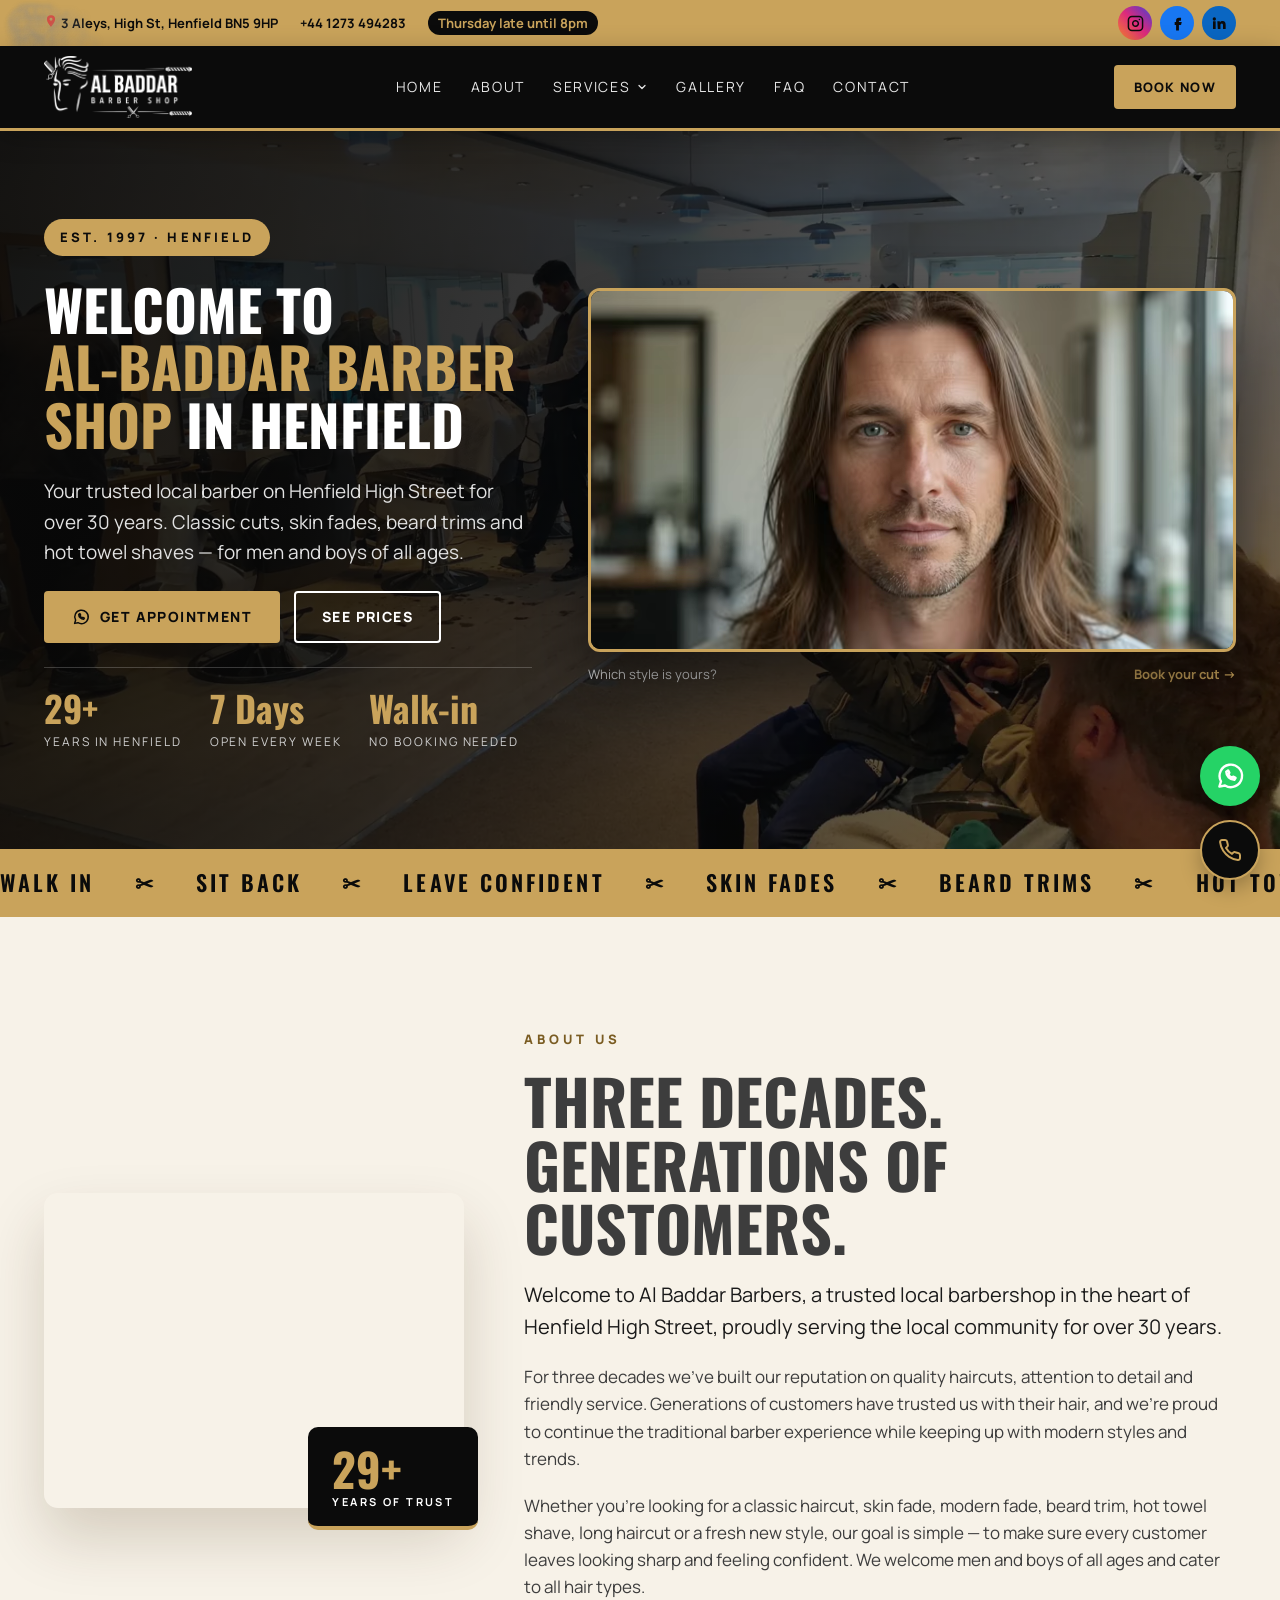
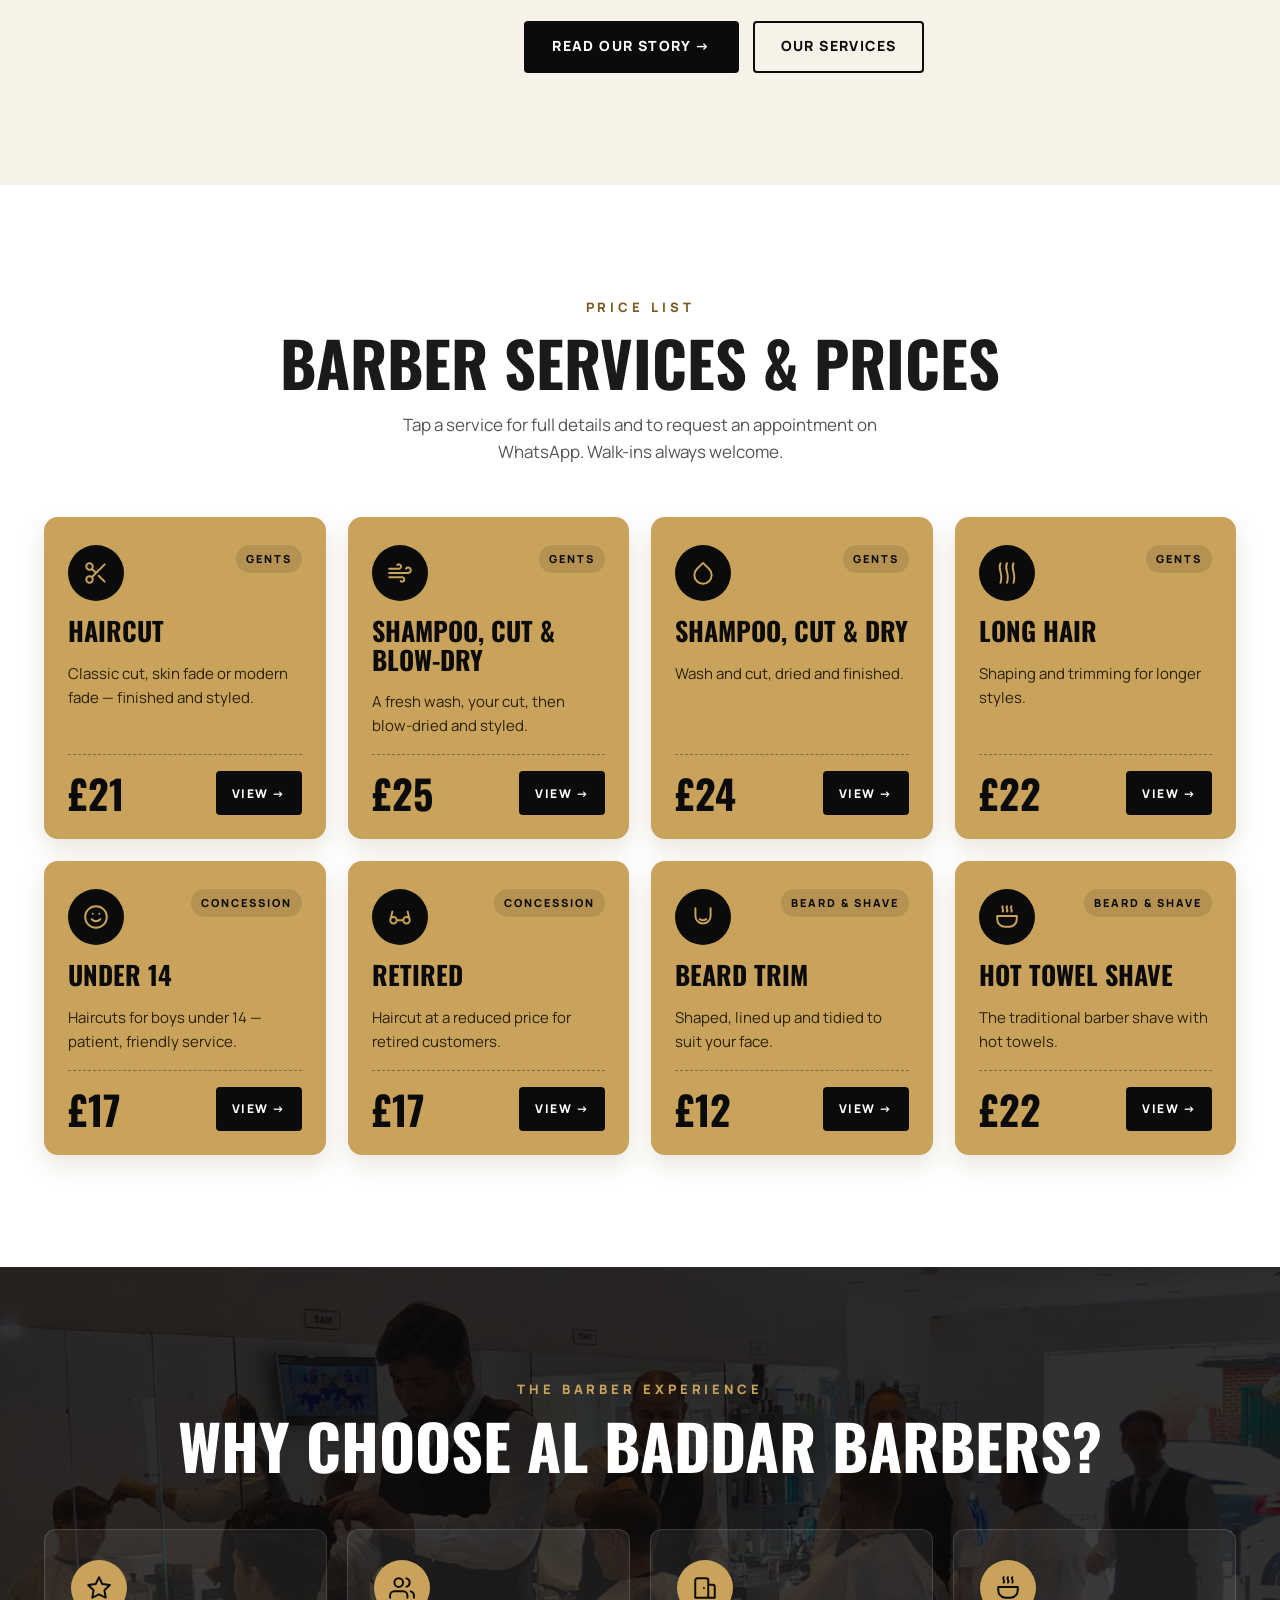
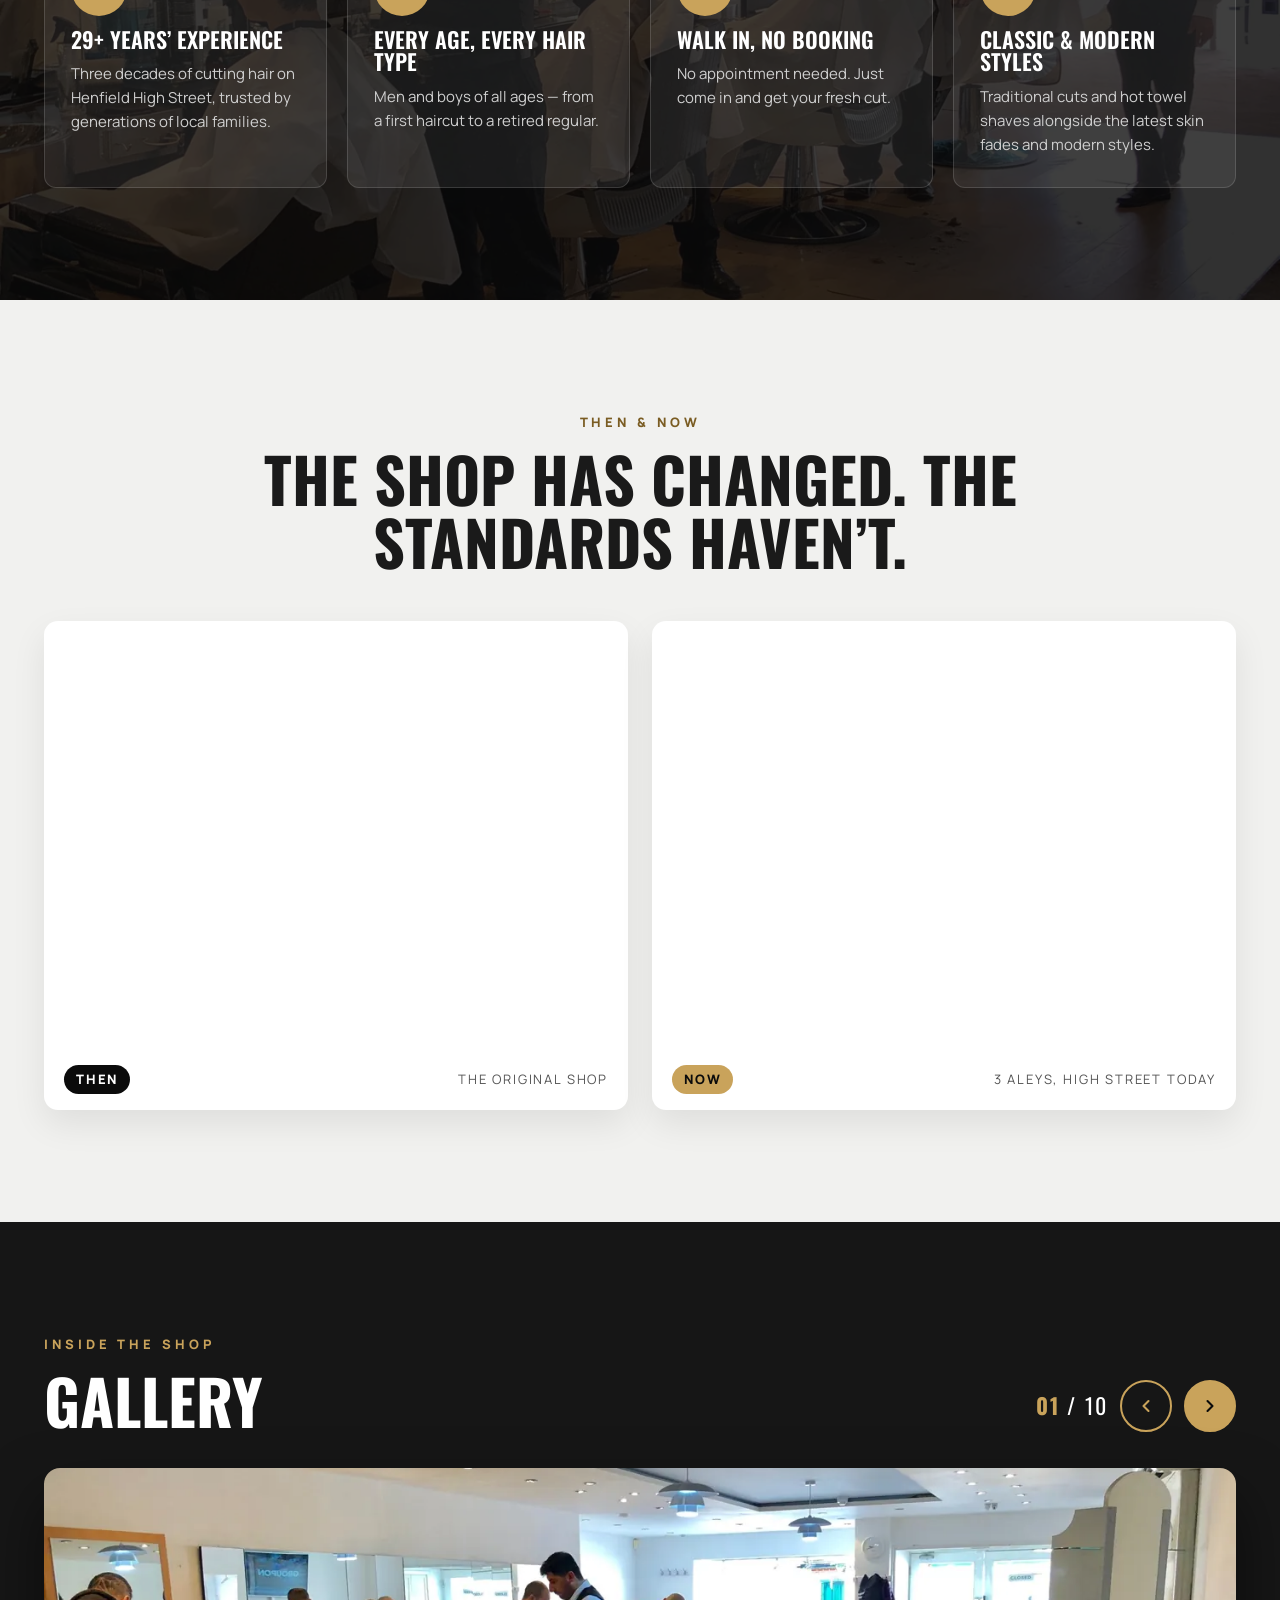
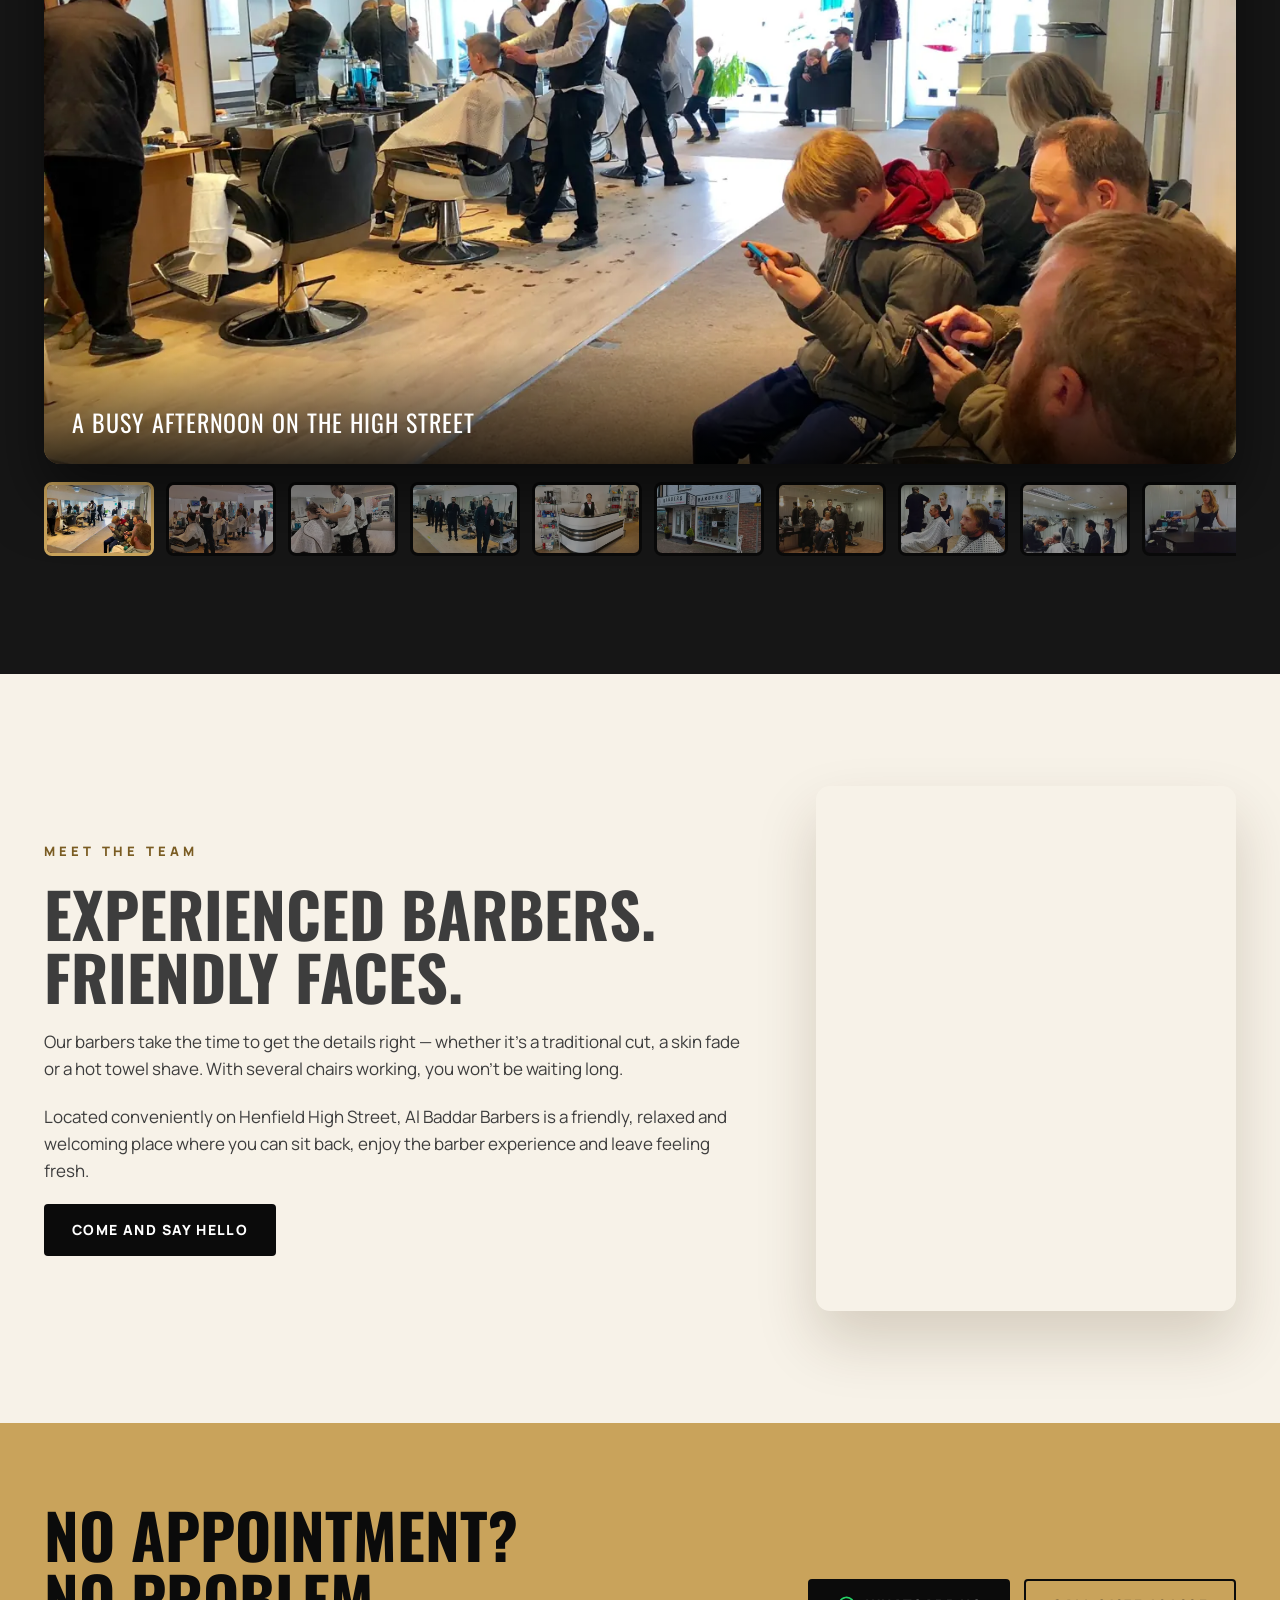
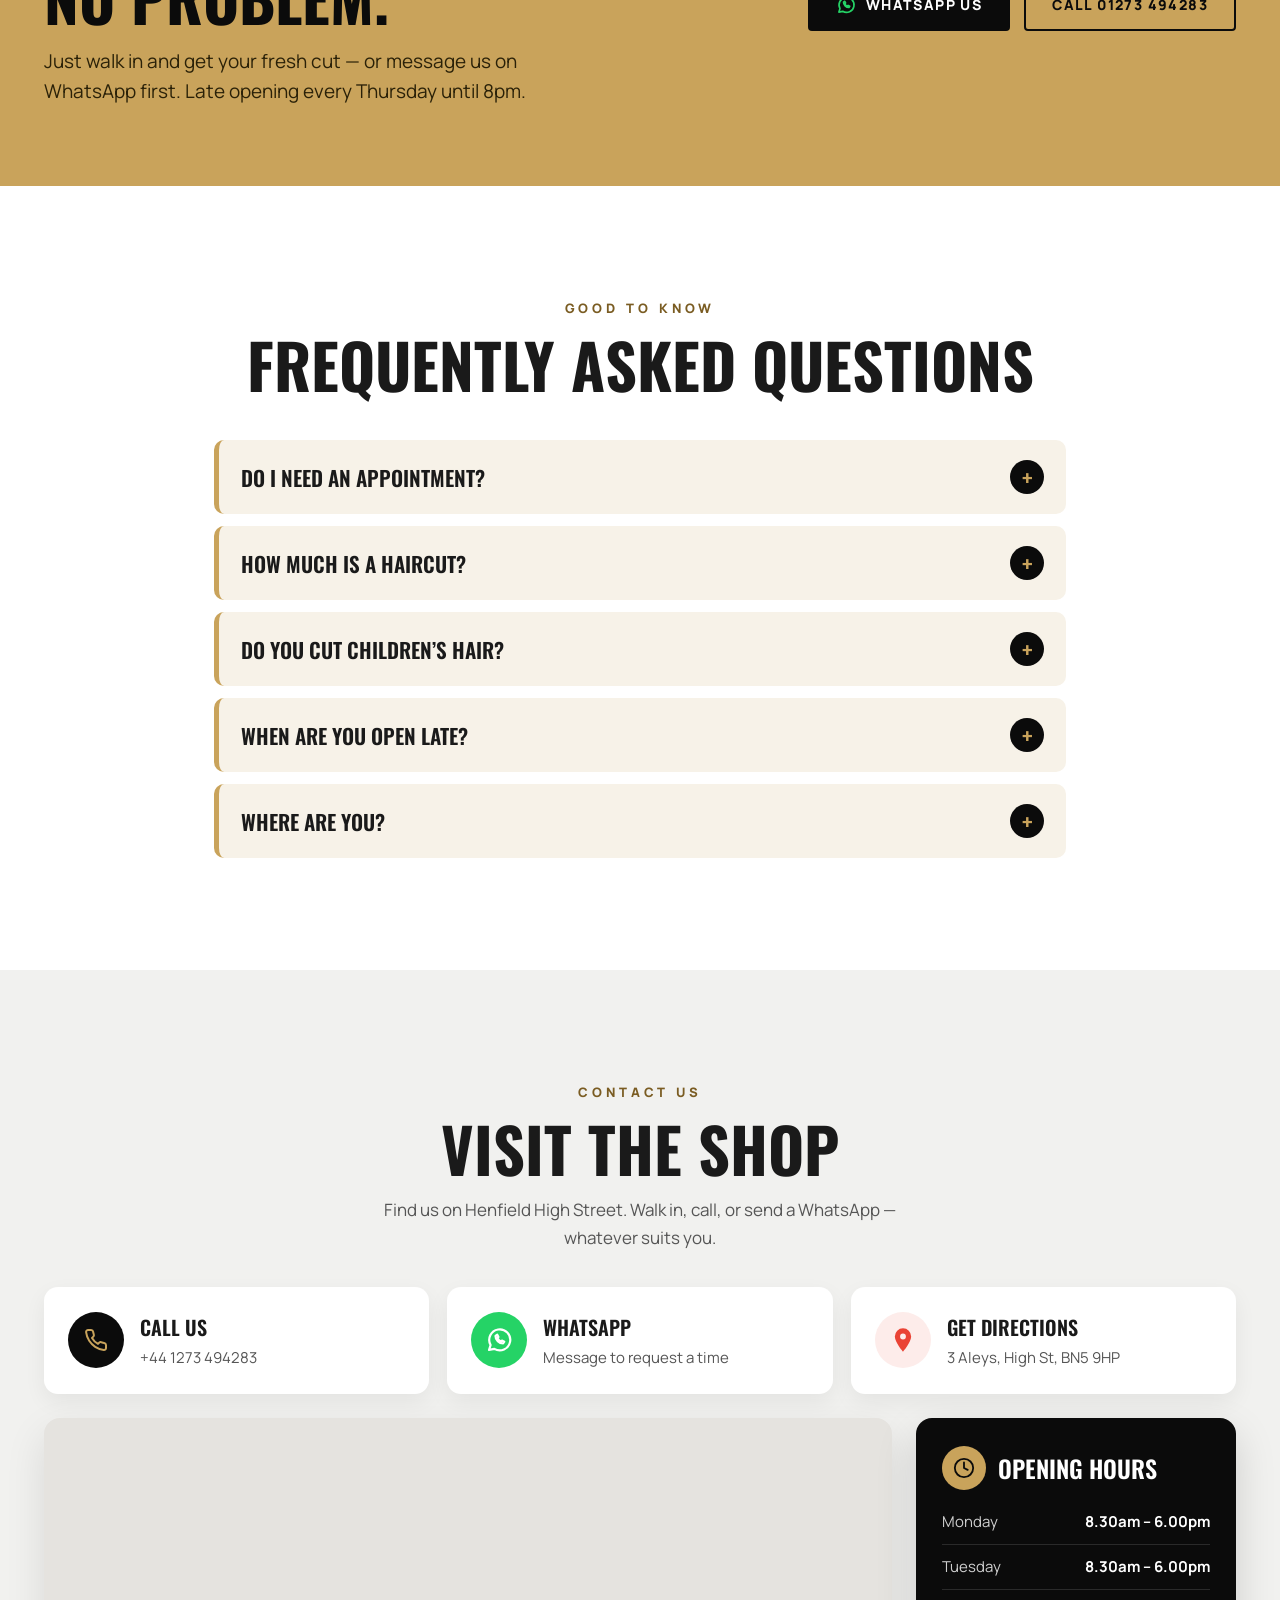
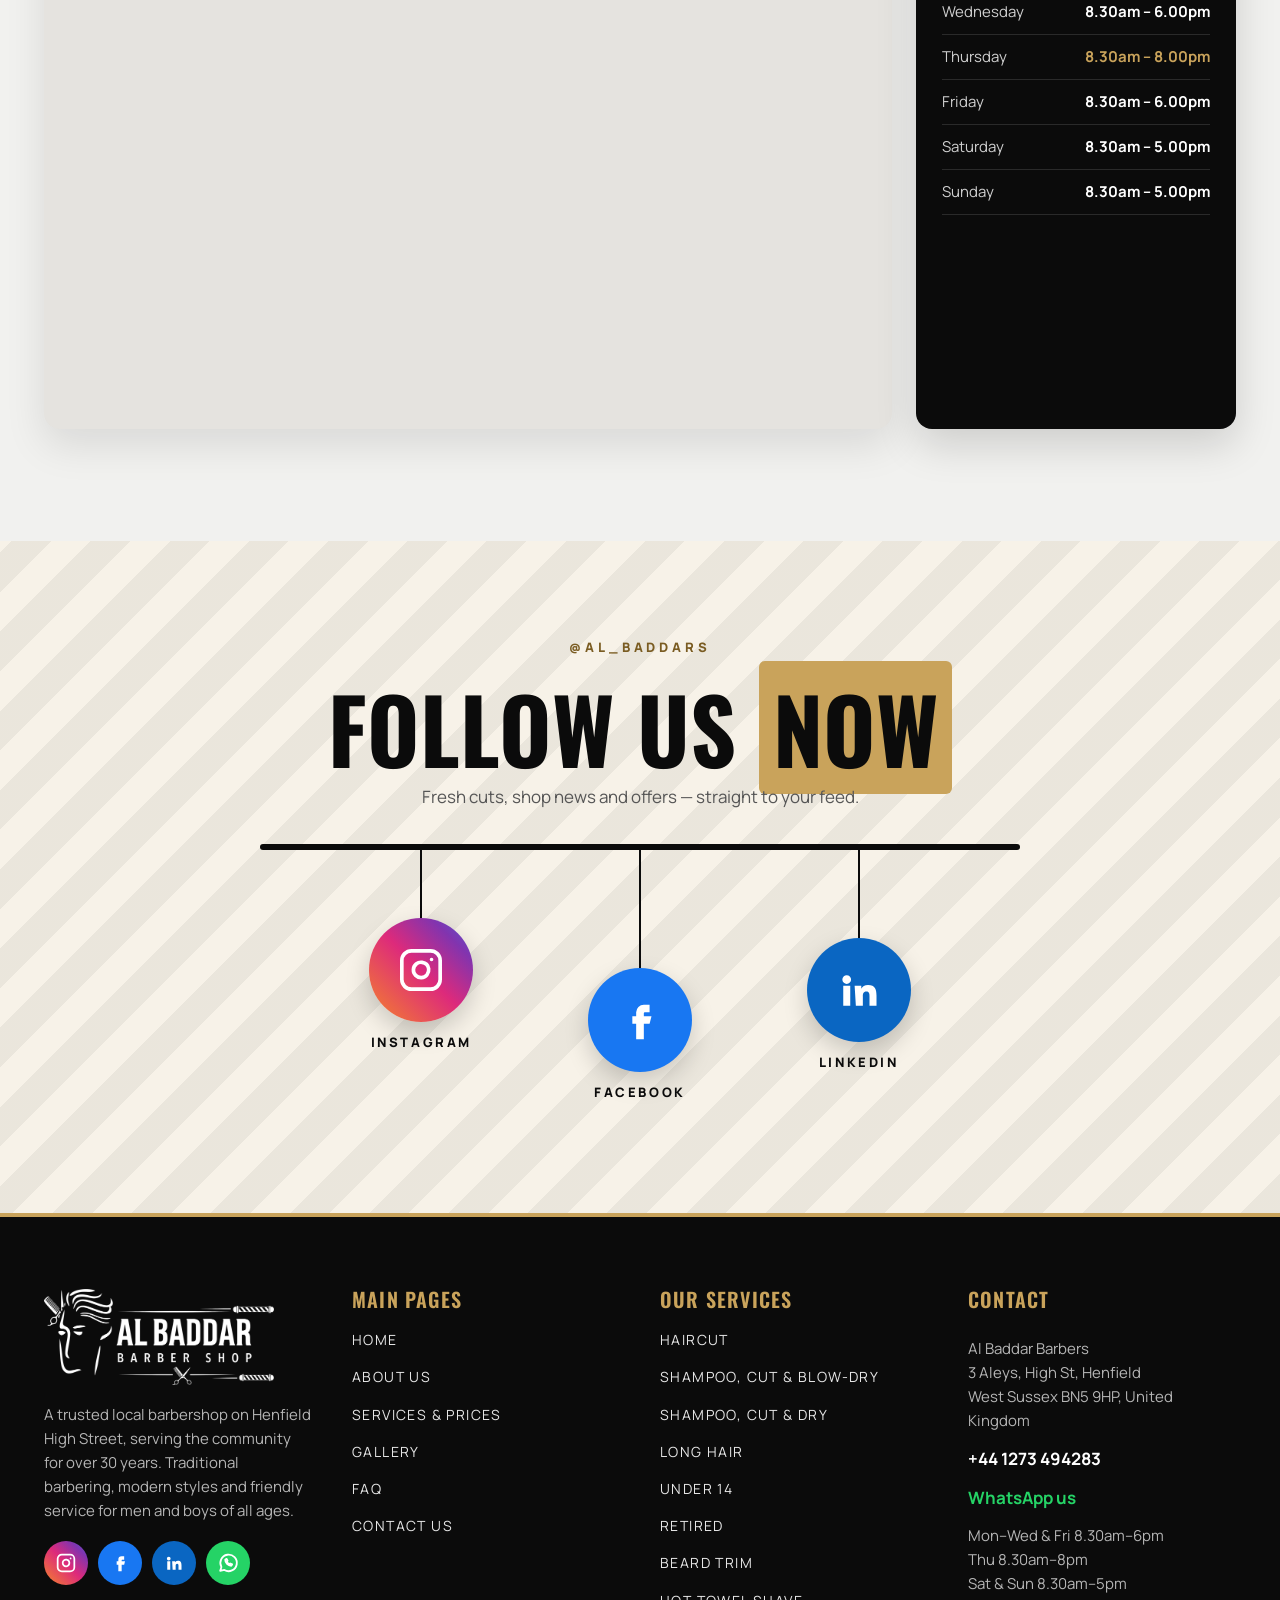
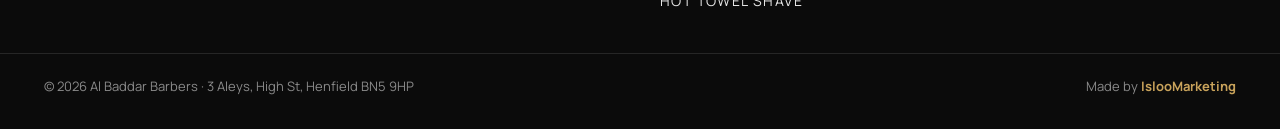
==== index.html @ df6109ef "source repo import" ====
<!doctype html>
<html lang="en-GB">
<head>
<meta charset="utf-8">
<meta name="viewport" content="width=device-width, initial-scale=1">
<title>Al Baddar Barbers | Barber Shop in Henfield, West Sussex</title>
<meta name="description" content="Trusted barber on Henfield High Street for 29+ years. Haircuts £21, skin fades, beard trims &amp; hot towel shaves. Walk-ins welcome. Call 01273 494283.">
<link rel="canonical" href="https://www.albaddarbarbers.co.uk/">
<meta name="robots" content="index, follow, max-image-preview:large">
<meta name="theme-color" content="#0b0b0b">
<meta name="geo.region" content="GB-WSX">
<meta name="geo.placename" content="Henfield">
<meta property="og:type" content="website">
<meta property="og:site_name" content="Al Baddar Barbers">
<meta property="og:locale" content="en_GB">
<meta property="og:title" content="Al Baddar Barbers | Barber Shop in Henfield, West Sussex">
<meta property="og:description" content="Trusted barber on Henfield High Street for 29+ years. Haircuts £21, skin fades, beard trims &amp; hot towel shaves. Walk-ins welcome. Call 01273 494283.">
<meta property="og:url" content="https://www.albaddarbarbers.co.uk/">
<meta property="og:image" content="https://www.albaddarbarbers.co.uk/assets/img/og-image.jpg">
<meta property="og:image:width" content="1200">
<meta property="og:image:height" content="630">
<meta property="og:image:alt" content="Al Baddar Barber Shop, Henfield">
<meta name="twitter:card" content="summary_large_image">
<meta name="twitter:title" content="Al Baddar Barbers | Barber Shop in Henfield, West Sussex">
<meta name="twitter:description" content="Trusted barber on Henfield High Street for 29+ years. Haircuts £21, skin fades, beard trims &amp; hot towel shaves. Walk-ins welcome. Call 01273 494283.">
<meta name="twitter:image" content="https://www.albaddarbarbers.co.uk/assets/img/og-image.jpg">
<link rel="icon" href="favicon.ico" sizes="any">
<link rel="icon" type="image/png" sizes="32x32" href="assets/img/favicon-32.png">
<link rel="apple-touch-icon" href="assets/img/apple-touch-icon.png">
<link rel="manifest" href="site.webmanifest">
<link rel="preconnect" href="https://fonts.googleapis.com">
<link rel="preconnect" href="https://fonts.gstatic.com" crossorigin>
<link rel="preload" as="style" href="https://fonts.googleapis.com/css2?family=Oswald:wght@500;600;700&amp;family=Manrope:wght@400;600;700;800&amp;display=swap" onload="this.onload=null;this.rel='stylesheet'">
<noscript><link rel="stylesheet" href="https://fonts.googleapis.com/css2?family=Oswald:wght@500;600;700&amp;family=Manrope:wght@400;600;700;800&amp;display=swap"></noscript>
<link rel="stylesheet" href="assets/css/style.min.css">
<link rel="preload" as="image" href="assets/img/shop-busy-afternoon.webp" imagesrcset="assets/img/shop-busy-afternoon-400.webp 400w, assets/img/shop-busy-afternoon-800.webp 800w, assets/img/shop-busy-afternoon.webp 1400w" imagesizes="100vw" fetchpriority="high">
<link rel="preload" as="image" href="assets/img/hero-hairstyles-poster.webp">
<script type="application/ld+json">{
 "@context": "https://schema.org",
 "@graph": [
  {
   "@type": [
    "HairSalon",
    "LocalBusiness"
   ],
   "@id": "https://www.albaddarbarbers.co.uk/#business",
   "name": "Al Baddar Barbers",
   "alternateName": [
    "Al Baddar Barber Shop",
    "Al-Baddar Barbers"
   ],
   "description": "Trusted local barbershop on Henfield High Street, serving the community for over 30 years. Haircuts, skin fades, beard trims and hot towel shaves for men and boys of all ages. Walk-ins welcome.",
   "url": "https://www.albaddarbarbers.co.uk/",
   "telephone": "+441273494283",
   "priceRange": "£12–£25",
   "currenciesAccepted": "GBP",
   "foundingDate": "1997",
   "image": [
    "https://www.albaddarbarbers.co.uk/assets/img/shopfront-henfield-high-street.webp",
    "https://www.albaddarbarbers.co.uk/assets/img/barbers-cutting-hair.webp",
    "https://www.albaddarbarbers.co.uk/assets/img/og-image.jpg"
   ],
   "logo": "https://www.albaddarbarbers.co.uk/assets/img/logo-al-baddar.png",
   "address": {
    "@type": "PostalAddress",
    "streetAddress": "3 Aleys, High Street",
    "addressLocality": "Henfield",
    "addressRegion": "West Sussex",
    "postalCode": "BN5 9HP",
    "addressCountry": "GB"
   },
   "hasMap": "https://maps.app.goo.gl/eHV9sWdLyRKpXMxz9",
   "areaServed": [
    {
     "@type": "Place",
     "name": "Henfield"
    },
    {
     "@type": "Place",
     "name": "West Sussex"
    }
   ],
   "openingHoursSpecification": [
    {
     "@type": "OpeningHoursSpecification",
     "dayOfWeek": [
      "Monday",
      "Tuesday",
      "Wednesday",
      "Friday"
     ],
     "opens": "08:30",
     "closes": "18:00"
    },
    {
     "@type": "OpeningHoursSpecification",
     "dayOfWeek": "Thursday",
     "opens": "08:30",
     "closes": "20:00"
    },
    {
     "@type": "OpeningHoursSpecification",
     "dayOfWeek": [
      "Saturday",
      "Sunday"
     ],
     "opens": "08:30",
     "closes": "17:00"
    }
   ],
   "sameAs": [
    "https://www.instagram.com/al_baddars/",
    "https://www.facebook.com/albaddarsbarberssussex/",
    "https://uk.linkedin.com/company/al-baddar"
   ],
   "hasOfferCatalog": {
    "@type": "OfferCatalog",
    "name": "Barber services",
    "itemListElement": [
     {
      "@type": "Offer",
      "price": "21.00",
      "priceCurrency": "GBP",
      "url": "https://www.albaddarbarbers.co.uk/services/haircut.html",
      "itemOffered": {
       "@type": "Service",
       "name": "Haircut",
       "description": "Our classic gents haircut — a traditional cut, skin fade or modern fade, finished with a professional style."
      }
     },
     {
      "@type": "Offer",
      "price": "25.00",
      "priceCurrency": "GBP",
      "url": "https://www.albaddarbarbers.co.uk/services/shampoo-cut-blow-dry.html",
      "itemOffered": {
       "@type": "Service",
       "name": "Shampoo, Cut & Blow-dry",
       "description": "A fresh shampoo, your haircut of choice, then blow-dried and styled."
      }
     },
     {
      "@type": "Offer",
      "price": "24.00",
      "priceCurrency": "GBP",
      "url": "https://www.albaddarbarbers.co.uk/services/shampoo-cut-dry.html",
      "itemOffered": {
       "@type": "Service",
       "name": "Shampoo, Cut & Dry",
       "description": "Shampoo and haircut, dried and finished."
      }
     },
     {
      "@type": "Offer",
      "price": "22.00",
      "priceCurrency": "GBP",
      "url": "https://www.albaddarbarbers.co.uk/services/long-hair.html",
      "itemOffered": {
       "@type": "Service",
       "name": "Long Hair",
       "description": "Shaping and trimming for longer styles."
      }
     },
     {
      "@type": "Offer",
      "price": "17.00",
      "priceCurrency": "GBP",
      "url": "https://www.albaddarbarbers.co.uk/services/under-14.html",
      "itemOffered": {
       "@type": "Service",
       "name": "Under 14",
       "description": "Haircuts for boys under 14 — patient, friendly service."
      }
     },
     {
      "@type": "Offer",
      "price": "17.00",
      "priceCurrency": "GBP",
      "url": "https://www.albaddarbarbers.co.uk/services/retired.html",
      "itemOffered": {
       "@type": "Service",
       "name": "Retired",
       "description": "The same quality haircut at a reduced price for retired customers."
      }
     },
     {
      "@type": "Offer",
      "price": "12.00",
      "priceCurrency": "GBP",
      "url": "https://www.albaddarbarbers.co.uk/services/beard-trim.html",
      "itemOffered": {
       "@type": "Service",
       "name": "Beard Trim",
       "description": "Your beard shaped, lined up and tidied to suit your face."
      }
     },
     {
      "@type": "Offer",
      "price": "22.00",
      "priceCurrency": "GBP",
      "url": "https://www.albaddarbarbers.co.uk/services/hot-towel-shave.html",
      "itemOffered": {
       "@type": "Service",
       "name": "Hot Towel Shave",
       "description": "The traditional barber shave, with hot towels."
      }
     }
    ]
   }
  },
  {
   "@type": "WebSite",
   "@id": "https://www.albaddarbarbers.co.uk/#website",
   "url": "https://www.albaddarbarbers.co.uk/",
   "name": "Al Baddar Barbers",
   "inLanguage": "en-GB",
   "publisher": {
    "@id": "https://www.albaddarbarbers.co.uk/#business"
   }
  },
  {
   "@type": "WebPage",
   "@id": "https://www.albaddarbarbers.co.uk/#webpage",
   "url": "https://www.albaddarbarbers.co.uk/",
   "name": "Al Baddar Barbers | Barber Shop in Henfield, West Sussex",
   "isPartOf": {
    "@id": "https://www.albaddarbarbers.co.uk/#website"
   },
   "about": {
    "@id": "https://www.albaddarbarbers.co.uk/#business"
   },
   "inLanguage": "en-GB",
   "dateModified": "2026-10-15"
  },
  {
   "@type": "FAQPage",
   "@id": "https://www.albaddarbarbers.co.uk/#faq",
   "mainEntity": [
    {
     "@type": "Question",
     "name": "Do I need an appointment?",
     "acceptedAnswer": {
      "@type": "Answer",
      "text": "No. We’re a walk-in barbershop — just come in. If you’d like to request a time, message us on WhatsApp or call 01273 494283."
     }
    },
    {
     "@type": "Question",
     "name": "How much is a haircut?",
     "acceptedAnswer": {
      "@type": "Answer",
      "text": "A gents haircut is £21. Under 14s and retired customers are £17, beard trims are £12 and a hot towel shave is £22."
     }
    },
    {
     "@type": "Question",
     "name": "Do you cut children’s hair?",
     "acceptedAnswer": {
      "@type": "Answer",
      "text": "Yes. We welcome boys of all ages, and haircuts for under 14s are £17."
     }
    },
    {
     "@type": "Question",
     "name": "When are you open late?",
     "acceptedAnswer": {
      "@type": "Answer",
      "text": "Every Thursday until 8pm. Monday to Wednesday and Friday we’re open 8.30am to 6pm, and Saturday and Sunday 8.30am to 5pm — we’re open 7 days a week."
     }
    },
    {
     "@type": "Question",
     "name": "Where are you?",
     "acceptedAnswer": {
      "@type": "Answer",
      "text": "3 Aleys, High St, Henfield BN5 9HP — right on Henfield High Street in West Sussex."
     }
    }
   ]
  }
 ]
}</script>
</head>
<body>
<a class="skip" href="#main">Skip to content</a>
<div class="fly-layer" aria-hidden="true"><div class="fly"><svg width="80" height="80" viewBox="0 0 24 24" fill="none" stroke="currentColor" stroke-width="1.3" stroke-linecap="round" stroke-linejoin="round" aria-hidden="true"><path d="M6 3a3 3 0 1 0 0 6 3 3 0 0 0 0-6zM6 15a3 3 0 1 0 0 6 3 3 0 0 0 0-6zM20 4L8.1 15.9M14.5 14.5L20 20M8.1 8.1L12 12"/></svg></div><div class="fly"><svg width="96" height="96" viewBox="0 0 24 24" fill="none" stroke="currentColor" stroke-width="1.3" stroke-linecap="round" stroke-linejoin="round" aria-hidden="true"><path d="M3 6h18v4H3zM5 10v8M8 10v8M11 10v8M14 10v8M17 10v8M20 10v6"/></svg></div><div class="fly"><svg width="72" height="72" viewBox="0 0 24 24" fill="none" stroke="currentColor" stroke-width="1.3" stroke-linecap="round" stroke-linejoin="round" aria-hidden="true"><path d="M8 2h8a3 3 0 0 1 3 3v5a3 3 0 0 1-3 3H8a3 3 0 0 1-3-3V5a3 3 0 0 1 3-3zM10 13h4v9h-4zM9 6h.01M12 6h.01M15 6h.01M9 9h.01M12 9h.01M15 9h.01"/></svg></div><div class="fly"><svg width="110" height="110" viewBox="0 0 24 24" fill="none" stroke="currentColor" stroke-width="1.3" stroke-linecap="round" stroke-linejoin="round" aria-hidden="true"><path d="M8 3h8l1 4 4 2-2 12H5L3 9l4-2zM9 3c0 2 1.3 3 3 3s3-1 3-3"/></svg></div><div class="fly"><svg width="70" height="70" viewBox="0 0 24 24" fill="none" stroke="currentColor" stroke-width="1.3" stroke-linecap="round" stroke-linejoin="round" aria-hidden="true"><path d="M7 2h10v4H7zM6 6h12l-1 14a2 2 0 0 1-2 2H9a2 2 0 0 1-2-2zM9 2v4M12 2v4M15 2v4M10 12h4"/></svg></div><div class="fly"><svg width="64" height="64" viewBox="0 0 24 24" fill="none" stroke="currentColor" stroke-width="1.3" stroke-linecap="round" stroke-linejoin="round" aria-hidden="true"><path d="M10 2h4v3h-4zM9 5h6l-.5 15a1.5 1.5 0 0 1-1.5 1.5h-2A1.5 1.5 0 0 1 9.5 20zM12 9v3"/></svg></div><div class="fly"><svg width="100" height="100" viewBox="0 0 24 24" fill="none" stroke="currentColor" stroke-width="1.3" stroke-linecap="round" stroke-linejoin="round" aria-hidden="true"><path d="M6 3a3 3 0 1 0 0 6 3 3 0 0 0 0-6zM6 15a3 3 0 1 0 0 6 3 3 0 0 0 0-6zM20 4L8.1 15.9M14.5 14.5L20 20M8.1 8.1L12 12"/></svg></div><div class="fly"><svg width="76" height="76" viewBox="0 0 24 24" fill="none" stroke="currentColor" stroke-width="1.3" stroke-linecap="round" stroke-linejoin="round" aria-hidden="true"><path d="M3 6h18v4H3zM5 10v8M8 10v8M11 10v8M14 10v8M17 10v8M20 10v6"/></svg></div></div>
<div class="fabs">
<a href="https://wa.me/441273494283?text=Hi%20Al%20Baddar%20Barbers%2C%20I%20would%20like%20to%20book%20an%20appointment." class="fab wa" aria-label="Chat on WhatsApp" target="_blank" rel="noopener"><svg width="30" height="30" viewBox="0 0 24 24" fill="none" stroke="currentColor" stroke-width="1.9" stroke-linecap="round" stroke-linejoin="round" aria-hidden="true"><path d="M3.5 20.5l1.3-4.2A9 9 0 1 1 8 19.6zM9 8.5c0 3.5 3 6.5 6.5 6.5l1-1.5-2-1-1 .8c-1.2-.5-2.3-1.6-2.8-2.8l.8-1-1-2z"/></svg></a>
<a href="tel:+441273494283" class="fab call" aria-label="Call Al Baddar Barbers"><svg width="24" height="24" viewBox="0 0 24 24" fill="none" stroke="currentColor" stroke-width="2" stroke-linecap="round" stroke-linejoin="round" aria-hidden="true"><path d="M22 16.9v3a2 2 0 0 1-2.2 2 19.8 19.8 0 0 1-8.6-3.1 19.5 19.5 0 0 1-6-6A19.8 19.8 0 0 1 2.1 4.2 2 2 0 0 1 4.1 2h3a2 2 0 0 1 2 1.7c.1 1 .4 1.9.7 2.8a2 2 0 0 1-.5 2.1L8 9.9a16 16 0 0 0 6 6l1.3-1.3a2 2 0 0 1 2.1-.4c.9.3 1.8.6 2.8.7a2 2 0 0 1 1.7 2z"/></svg></a>
</div>
<div class="topbar"><div class="container">
<div class="info"><span class="hide-xs"><svg width="14" height="14" viewBox="0 0 24 24" fill="#EA4335" stroke="none" stroke-width="0" stroke-linecap="round" stroke-linejoin="round" aria-hidden="true"><path d="M12 2a7 7 0 0 0-7 7c0 5 7 13 7 13s7-8 7-13a7 7 0 0 0-7-7zm0 9.5A2.5 2.5 0 1 1 12 6.5a2.5 2.5 0 0 1 0 5z"/></svg> 3 Aleys, High St, Henfield BN5 9HP</span><a href="tel:+441273494283">+44 1273 494283</a><span class="late hide-sm">Thursday late until 8pm</span></div>
<div class="socials"><a href="https://www.instagram.com/al_baddars/" class="soc soc-sm ig" aria-label="Instagram" target="_blank" rel="noopener"><svg width="17" height="17" viewBox="0 0 24 24" fill="none" stroke="currentColor" stroke-width="2.1" stroke-linecap="round" stroke-linejoin="round" aria-hidden="true"><path d="M7 2h10a5 5 0 0 1 5 5v10a5 5 0 0 1-5 5H7a5 5 0 0 1-5-5V7a5 5 0 0 1 5-5zM16 11.4A4 4 0 1 1 12.6 8 4 4 0 0 1 16 11.4zM17.5 6.5h.01"/></svg></a><a href="https://www.facebook.com/albaddarsbarberssussex/" class="soc soc-sm fb" aria-label="Facebook" target="_blank" rel="noopener"><svg width="17" height="17" viewBox="0 0 24 24" fill="currentColor" stroke="none" stroke-width="2.1" stroke-linecap="round" stroke-linejoin="round" aria-hidden="true"><path d="M14 8h3V4h-3a4 4 0 0 0-4 4v2H8v4h2v8h4v-8h3l1-4h-4V8.5a.5.5 0 0 1 .5-.5z"/></svg></a><a href="https://uk.linkedin.com/company/al-baddar" class="soc soc-sm li" aria-label="LinkedIn" target="_blank" rel="noopener"><svg width="16" height="16" viewBox="0 0 24 24" fill="currentColor" stroke="none" stroke-width="2.1" stroke-linecap="round" stroke-linejoin="round" aria-hidden="true"><path d="M4.98 3.5a2.5 2.5 0 1 1 0 5 2.5 2.5 0 0 1 0-5zM3 9.5h4V21H3zM9.5 9.5h3.8v1.6h.1c.5-1 1.8-2 3.8-2 4 0 4.8 2.6 4.8 6V21h-4v-5.2c0-1.3 0-2.9-1.8-2.9s-2 1.4-2 2.8V21h-4z"/></svg></a></div>
</div></div>
<header class="header"><div class="container">
<a class="brand" href="#top" aria-label="Al Baddar Barbers home"><img src="assets/img/logo-al-baddar.webp" alt="Al Baddar Barber Shop" width="600" height="251"></a>
<nav class="nav" aria-label="Main">
<a href="#top">Home</a><a href="about.html">About</a>
<div class="dd"><a href="#services">Services <svg width="12" height="12" viewBox="0 0 24 24" fill="none" stroke="currentColor" stroke-width="2.5" stroke-linecap="round" stroke-linejoin="round" aria-hidden="true"><path d="M6 9l6 6 6-6"/></svg></a><div class="dd-menu"><a href="services/haircut.html"><span>Haircut</span><b>£21</b></a><a href="services/shampoo-cut-blow-dry.html"><span>Shampoo, Cut &amp; Blow-dry</span><b>£25</b></a><a href="services/shampoo-cut-dry.html"><span>Shampoo, Cut &amp; Dry</span><b>£24</b></a><a href="services/long-hair.html"><span>Long Hair</span><b>£22</b></a><a href="services/under-14.html"><span>Under 14</span><b>£17</b></a><a href="services/retired.html"><span>Retired</span><b>£17</b></a><a href="services/beard-trim.html"><span>Beard Trim</span><b>£12</b></a><a href="services/hot-towel-shave.html"><span>Hot Towel Shave</span><b>£22</b></a></div></div>
<a href="#gallery">Gallery</a><a href="#faq">FAQ</a><a href="contact.html">Contact</a>
</nav>
<div class="header-cta">
<a class="btn btn-gold btn-sm hide-xs" href="https://wa.me/441273494283?text=Hi%20Al%20Baddar%20Barbers%2C%20I%20would%20like%20to%20book%20an%20appointment." target="_blank" rel="noopener">Book Now</a>
<details class="burger"><summary aria-label="Open menu"><svg width="20" height="20" viewBox="0 0 24 24" fill="none" stroke="currentColor" stroke-width="2" stroke-linecap="round" stroke-linejoin="round" aria-hidden="true"><path d="M3 6h18M3 12h18M3 18h18"/></svg></summary>
<nav class="mnav" aria-label="Mobile"><a href="#top">Home</a><a href="about.html">About</a><a href="#services">Services &amp; Prices</a><a class="sub" href="services/haircut.html">— Haircut · £21</a><a class="sub" href="services/shampoo-cut-blow-dry.html">— Shampoo, Cut &amp; Blow-dry · £25</a><a class="sub" href="services/shampoo-cut-dry.html">— Shampoo, Cut &amp; Dry · £24</a><a class="sub" href="services/long-hair.html">— Long Hair · £22</a><a class="sub" href="services/under-14.html">— Under 14 · £17</a><a class="sub" href="services/retired.html">— Retired · £17</a><a class="sub" href="services/beard-trim.html">— Beard Trim · £12</a><a class="sub" href="services/hot-towel-shave.html">— Hot Towel Shave · £22</a><a href="#gallery">Gallery</a><a href="#faq">FAQ</a><a href="contact.html">Contact</a></nav>
</details>
</div>
</div></header>
<main id="main">

<section class="hero" id="top">
<img src="assets/img/shop-busy-afternoon.webp" srcset="assets/img/shop-busy-afternoon-400.webp 400w, assets/img/shop-busy-afternoon-800.webp 800w, assets/img/shop-busy-afternoon.webp 1400w" sizes="100vw" alt="" width="1400" height="1050" fetchpriority="high" class="bg">
<div class="container">
<div class="hero-copy">
<span class="pill">Est. 1997 · Henfield</span>
<h1>Welcome to <span>Al&#8209;Baddar Barber Shop</span> in Henfield</h1>
<p class="intro">Your trusted local barber on Henfield High Street for over 30 years. Classic cuts, skin fades, beard trims and hot towel shaves — for men and boys of all ages.</p>
<div class="btn-row"><a class="btn btn-gold" href="https://wa.me/441273494283?text=Hi%20Al%20Baddar%20Barbers%2C%20I%20would%20like%20to%20book%20an%20appointment." target="_blank" rel="noopener"><svg width="18" height="18" viewBox="0 0 24 24" fill="none" stroke="currentColor" stroke-width="2" stroke-linecap="round" stroke-linejoin="round" aria-hidden="true"><path d="M3.5 20.5l1.3-4.2A9 9 0 1 1 8 19.6zM9 8.5c0 3.5 3 6.5 6.5 6.5l1-1.5-2-1-1 .8c-1.2-.5-2.3-1.6-2.8-2.8l.8-1-1-2z"/></svg>Get Appointment</a><a class="btn btn-light" href="#services">See Prices</a></div>
<div class="stats"><div><b>29+</b><span>Years in Henfield</span></div><div><b>7 Days</b><span>Open every week</span></div><div><b>Walk-in</b><span>No booking needed</span></div></div>
</div>
<div class="hero-video">
<div class="video"><video id="hero-video" autoplay muted loop playsinline preload="auto" poster="assets/img/hero-hairstyles-poster.webp" width="960" height="540" aria-label="A man’s hairstyle changing through different cuts">
<source src="assets/video/hero-hairstyles.webm" type="video/webm"><source src="assets/video/hero-hairstyles.mp4" type="video/mp4"></video></div>
<div class="video-note"><span>Which style is yours?</span><a href="https://wa.me/441273494283?text=Hi%20Al%20Baddar%20Barbers%2C%20I%20would%20like%20to%20book%20an%20appointment." target="_blank" rel="noopener">Book your cut →</a></div>
</div>
</div>
</section>
<div class="marquee" aria-hidden="true"><div><span>Walk In</span><span>✂</span><span>Sit Back</span><span>✂</span><span>Leave Confident</span><span>✂</span><span>Skin Fades</span><span>✂</span><span>Beard Trims</span><span>✂</span><span>Hot Towel Shaves</span><span>✂</span><span>Look Good, Feel Great</span><span>✂</span><span>Walk In</span><span>✂</span><span>Sit Back</span><span>✂</span><span>Leave Confident</span><span>✂</span><span>Skin Fades</span><span>✂</span><span>Beard Trims</span><span>✂</span><span>Hot Towel Shaves</span><span>✂</span><span>Look Good, Feel Great</span><span>✂</span></div></div>

<section class="section bg-cream" id="about"><div class="container split">
<div class="rel rv"><div class="ph ratio-43 shadow"><img src="assets/img/owner-reception.webp" srcset="assets/img/owner-reception-400.webp 400w, assets/img/owner-reception-800.webp 800w, assets/img/owner-reception.webp 1400w" sizes="(max-width: 900px) 100vw, 600px" alt="The owner behind the reception desk at Al Baddar Barbers" width="1400" height="1050" loading="lazy" decoding="async"></div><div class="badge"><b>29+</b><span>YEARS OF TRUST</span></div></div>
<div class="grow stack about-copy rv">
<p class="eyebrow" style="margin:0">About Us</p>
<h2 class="h2">Three decades.<br>Generations of customers.</h2>
<p class="big">Welcome to Al Baddar Barbers, a trusted local barbershop in the heart of Henfield High Street, proudly serving the local community for over 30 years.</p>
<p>For three decades we’ve built our reputation on quality haircuts, attention to detail and friendly service. Generations of customers have trusted us with their hair, and we’re proud to continue the traditional barber experience while keeping up with modern styles and trends.</p>
<p>Whether you’re looking for a classic haircut, skin fade, modern fade, beard trim, hot towel shave, long haircut or a fresh new style, our goal is simple — to make sure every customer leaves looking sharp and feeling confident. We welcome men and boys of all ages and cater to all hair types.</p>
<div class="btn-row"><a class="btn btn-dark" href="about.html">Read Our Story →</a><a class="btn btn-outline" href="#services">Our Services</a></div>
</div>
</div></section>

<section class="section bg-white" id="services"><div class="container">
<div class="center rv"><p class="eyebrow">Price List</p><h2 class="h2">Barber Services &amp; Prices</h2>
<p class="lead">Tap a service for full details and to request an appointment on WhatsApp. Walk-ins always welcome.</p></div>
<div class="cards"><a class="card rv" href="services/haircut.html">
<div class="top"><span class="ic"><svg width="26" height="26" viewBox="0 0 24 24" fill="none" stroke="currentColor" stroke-width="1.8" stroke-linecap="round" stroke-linejoin="round" aria-hidden="true"><path d="M6 3a3 3 0 1 0 0 6 3 3 0 0 0 0-6zM6 15a3 3 0 1 0 0 6 3 3 0 0 0 0-6zM20 4L8.1 15.9M14.5 14.5L20 20M8.1 8.1L12 12"/></svg></span><span class="tag">Gents</span></div>
<h3>Haircut</h3><p>Classic cut, skin fade or modern fade — finished and styled.</p>
<div class="foot"><span class="price">£21</span><span class="cbtn">View →</span></div></a><a class="card rv" href="services/shampoo-cut-blow-dry.html">
<div class="top"><span class="ic"><svg width="26" height="26" viewBox="0 0 24 24" fill="none" stroke="currentColor" stroke-width="1.8" stroke-linecap="round" stroke-linejoin="round" aria-hidden="true"><path d="M9.6 4.6A2 2 0 1 1 11 8H2M12.6 19.4A2 2 0 1 0 14 16H2M17.5 8a2.5 2.5 0 1 1 2 4H2"/></svg></span><span class="tag">Gents</span></div>
<h3>Shampoo, Cut &amp; Blow-dry</h3><p>A fresh wash, your cut, then blow-dried and styled.</p>
<div class="foot"><span class="price">£25</span><span class="cbtn">View →</span></div></a><a class="card rv" href="services/shampoo-cut-dry.html">
<div class="top"><span class="ic"><svg width="26" height="26" viewBox="0 0 24 24" fill="none" stroke="currentColor" stroke-width="1.8" stroke-linecap="round" stroke-linejoin="round" aria-hidden="true"><path d="M12 2.7l5.7 5.6a8 8 0 1 1-11.4 0z"/></svg></span><span class="tag">Gents</span></div>
<h3>Shampoo, Cut &amp; Dry</h3><p>Wash and cut, dried and finished.</p>
<div class="foot"><span class="price">£24</span><span class="cbtn">View →</span></div></a><a class="card rv" href="services/long-hair.html">
<div class="top"><span class="ic"><svg width="26" height="26" viewBox="0 0 24 24" fill="none" stroke="currentColor" stroke-width="1.8" stroke-linecap="round" stroke-linejoin="round" aria-hidden="true"><path d="M6 3c-3 6 3 9 0 18M12 3c-3 6 3 9 0 18M18 3c-3 6 3 9 0 18"/></svg></span><span class="tag">Gents</span></div>
<h3>Long Hair</h3><p>Shaping and trimming for longer styles.</p>
<div class="foot"><span class="price">£22</span><span class="cbtn">View →</span></div></a><a class="card rv" href="services/under-14.html">
<div class="top"><span class="ic"><svg width="26" height="26" viewBox="0 0 24 24" fill="none" stroke="currentColor" stroke-width="1.8" stroke-linecap="round" stroke-linejoin="round" aria-hidden="true"><path d="M12 2a10 10 0 1 0 0 20 10 10 0 0 0 0-20zM8 14s1.5 2 4 2 4-2 4-2M9 9h.01M15 9h.01"/></svg></span><span class="tag">Concession</span></div>
<h3>Under 14</h3><p>Haircuts for boys under 14 — patient, friendly service.</p>
<div class="foot"><span class="price">£17</span><span class="cbtn">View →</span></div></a><a class="card rv" href="services/retired.html">
<div class="top"><span class="ic"><svg width="26" height="26" viewBox="0 0 24 24" fill="none" stroke="currentColor" stroke-width="1.8" stroke-linecap="round" stroke-linejoin="round" aria-hidden="true"><path d="M3 15a3 3 0 1 0 6 0 3 3 0 1 0-6 0M15 15a3 3 0 1 0 6 0 3 3 0 1 0-6 0M9 15h6M3 15l2-8M21 15l-2-8"/></svg></span><span class="tag">Concession</span></div>
<h3>Retired</h3><p>Haircut at a reduced price for retired customers.</p>
<div class="foot"><span class="price">£17</span><span class="cbtn">View →</span></div></a><a class="card rv" href="services/beard-trim.html">
<div class="top"><span class="ic"><svg width="26" height="26" viewBox="0 0 24 24" fill="none" stroke="currentColor" stroke-width="1.8" stroke-linecap="round" stroke-linejoin="round" aria-hidden="true"><path d="M5 4v7a7 7 0 0 0 14 0V4M9 14c1 .7 2 1 3 1s2-.3 3-1"/></svg></span><span class="tag">Beard &amp; Shave</span></div>
<h3>Beard Trim</h3><p>Shaped, lined up and tidied to suit your face.</p>
<div class="foot"><span class="price">£12</span><span class="cbtn">View →</span></div></a><a class="card rv" href="services/hot-towel-shave.html">
<div class="top"><span class="ic"><svg width="26" height="26" viewBox="0 0 24 24" fill="none" stroke="currentColor" stroke-width="1.8" stroke-linecap="round" stroke-linejoin="round" aria-hidden="true"><path d="M8 2c-1.5 2 1.5 3 0 5M12 2c-1.5 2 1.5 3 0 5M16 2c-1.5 2 1.5 3 0 5M3 11h18v3a7 7 0 0 1-7 7h-4a7 7 0 0 1-7-7z"/></svg></span><span class="tag">Beard &amp; Shave</span></div>
<h3>Hot Towel Shave</h3><p>The traditional barber shave with hot towels.</p>
<div class="foot"><span class="price">£22</span><span class="cbtn">View →</span></div></a></div>
</div></section>

<section class="section photo-bg">
<img src="assets/img/barbers-cutting-hair.webp" srcset="assets/img/barbers-cutting-hair-400.webp 400w, assets/img/barbers-cutting-hair-800.webp 800w, assets/img/barbers-cutting-hair.webp 1400w" sizes="100vw" alt="" width="1400" height="1050" loading="lazy" decoding="async" class="bg">
<div class="container">
<div class="center rv"><p class="eyebrow">The Barber Experience</p><h2 class="h2">Why Choose Al Baddar Barbers?</h2></div>
<div class="features"><div class="feat rv"><span class="ic"><svg width="26" height="26" viewBox="0 0 24 24" fill="none" stroke="currentColor" stroke-width="1.8" stroke-linecap="round" stroke-linejoin="round" aria-hidden="true"><path d="M12 2l3 6.3 7 1-5 4.8 1.2 6.9L12 17.8 5.8 21 7 14.1 2 9.3l7-1z"/></svg></span><h3>29+ Years’ Experience</h3><p>Three decades of cutting hair on Henfield High Street, trusted by generations of local families.</p></div><div class="feat rv"><span class="ic"><svg width="26" height="26" viewBox="0 0 24 24" fill="none" stroke="currentColor" stroke-width="1.8" stroke-linecap="round" stroke-linejoin="round" aria-hidden="true"><path d="M17 21v-2a4 4 0 0 0-4-4H5a4 4 0 0 0-4 4v2M9 11a4 4 0 1 0 0-8 4 4 0 0 0 0 8zM23 21v-2a4 4 0 0 0-3-3.9M16 3.1a4 4 0 0 1 0 7.8"/></svg></span><h3>Every Age, Every Hair Type</h3><p>Men and boys of all ages — from a first haircut to a retired regular.</p></div><div class="feat rv"><span class="ic"><svg width="26" height="26" viewBox="0 0 24 24" fill="none" stroke="currentColor" stroke-width="1.8" stroke-linecap="round" stroke-linejoin="round" aria-hidden="true"><path d="M3 21V5a2 2 0 0 1 2-2h8a2 2 0 0 1 2 2v16M3 21h18M15 9h4a2 2 0 0 1 2 2v10M11 12h.01"/></svg></span><h3>Walk In, No Booking</h3><p>No appointment needed. Just come in and get your fresh cut.</p></div><div class="feat rv"><span class="ic"><svg width="26" height="26" viewBox="0 0 24 24" fill="none" stroke="currentColor" stroke-width="1.8" stroke-linecap="round" stroke-linejoin="round" aria-hidden="true"><path d="M8 2c-1.5 2 1.5 3 0 5M12 2c-1.5 2 1.5 3 0 5M16 2c-1.5 2 1.5 3 0 5M3 11h18v3a7 7 0 0 1-7 7h-4a7 7 0 0 1-7-7z"/></svg></span><h3>Classic &amp; Modern Styles</h3><p>Traditional cuts and hot towel shaves alongside the latest skin fades and modern styles.</p></div></div>
</div></section>

<section class="section bg-grey"><div class="container">
<div class="center rv"><p class="eyebrow">Then &amp; Now</p><h2 class="h2" style="max-width:820px;margin:0 auto">The shop has changed. The standards haven’t.</h2></div>
<div class="duo">
<figure class="rv"><div class="ph ratio-43"><img src="assets/img/team-original-shop.webp" srcset="assets/img/team-original-shop-400.webp 400w, assets/img/team-original-shop-800.webp 800w, assets/img/team-original-shop.webp 1400w" sizes="(max-width: 900px) 100vw, 600px" alt="The Al Baddar team in the original shop" width="1400" height="1050" loading="lazy" decoding="async"></div><figcaption><span class="chip">Then</span>The original shop</figcaption></figure>
<figure class="rv"><div class="ph ratio-43"><img src="assets/img/shop-busy-afternoon.webp" srcset="assets/img/shop-busy-afternoon-400.webp 400w, assets/img/shop-busy-afternoon-800.webp 800w, assets/img/shop-busy-afternoon.webp 1400w" sizes="(max-width: 900px) 100vw, 600px" alt="Busy afternoon at Al Baddar Barbers with customers waiting" width="1400" height="1050" loading="lazy" decoding="async"></div><figcaption><span class="chip gold">Now</span>3 Aleys, High Street today</figcaption></figure>
</div>
</div></section>

<section class="section bg-dark" id="gallery"><div class="container" data-slider>
<div class="slider-head rv"><div><p class="eyebrow">Inside the Shop</p><h2 class="h2">Gallery</h2></div>
<div class="slider-ctrl"><span class="count" aria-live="polite"><b data-num>01</b> / 10</span>
<button type="button" class="sbtn" data-prev aria-label="Previous photo"><svg width="20" height="20" viewBox="0 0 24 24" fill="none" stroke="currentColor" stroke-width="2.5" stroke-linecap="round" stroke-linejoin="round" aria-hidden="true"><path d="M15 18l-6-6 6-6"/></svg></button>
<button type="button" class="sbtn solid" data-next aria-label="Next photo"><svg width="20" height="20" viewBox="0 0 24 24" fill="none" stroke="currentColor" stroke-width="2.5" stroke-linecap="round" stroke-linejoin="round" aria-hidden="true"><path d="M9 18l6-6-6-6"/></svg></button></div></div>
<div class="slides rv"><figure class="on"><img src="assets/img/shop-busy-afternoon.webp" srcset="assets/img/shop-busy-afternoon-400.webp 400w, assets/img/shop-busy-afternoon-800.webp 800w, assets/img/shop-busy-afternoon.webp 1400w" sizes="(max-width: 1240px) 100vw, 1200px" alt="Busy afternoon at Al Baddar Barbers with customers waiting" width="1400" height="1050" fetchpriority="high"><figcaption>A busy afternoon on the High Street</figcaption></figure><figure class=""><img src="assets/img/barbers-cutting-hair.webp" srcset="assets/img/barbers-cutting-hair-400.webp 400w, assets/img/barbers-cutting-hair-800.webp 800w, assets/img/barbers-cutting-hair.webp 1400w" sizes="(max-width: 1240px) 100vw, 1200px" alt="Barbers cutting customers’ hair at Al Baddar Barbers, Henfield" width="1400" height="1050" loading="lazy" decoding="async"><figcaption>Every chair working</figcaption></figure><figure class=""><img src="assets/img/barber-blow-dry.webp" srcset="assets/img/barber-blow-dry-400.webp 400w, assets/img/barber-blow-dry-800.webp 800w, assets/img/barber-blow-dry.webp 1050w" sizes="(max-width: 1240px) 100vw, 1200px" alt="Barber blow-drying a customer’s hair" width="1050" height="1400" loading="lazy" decoding="async"><figcaption>The finishing touch</figcaption></figure><figure class=""><img src="assets/img/barber-team.webp" srcset="assets/img/barber-team-400.webp 400w, assets/img/barber-team-800.webp 800w, assets/img/barber-team.webp 1097w" sizes="(max-width: 1240px) 100vw, 1200px" alt="The Al Baddar barbers standing by their chairs" width="1097" height="1400" loading="lazy" decoding="async"><figcaption>The Al Baddar team</figcaption></figure><figure class=""><img src="assets/img/owner-reception.webp" srcset="assets/img/owner-reception-400.webp 400w, assets/img/owner-reception-800.webp 800w, assets/img/owner-reception.webp 1400w" sizes="(max-width: 1240px) 100vw, 1200px" alt="The owner behind the reception desk at Al Baddar Barbers" width="1400" height="1050" loading="lazy" decoding="async"><figcaption>Welcome to Al Baddar</figcaption></figure><figure class=""><img src="assets/img/shopfront-henfield-high-street.webp" srcset="assets/img/shopfront-henfield-high-street-400.webp 400w, assets/img/shopfront-henfield-high-street-800.webp 800w, assets/img/shopfront-henfield-high-street.webp 1319w" sizes="(max-width: 1240px) 100vw, 1200px" alt="Al Baddar Barbers shopfront on Henfield High Street" width="1319" height="1067" loading="lazy" decoding="async"><figcaption>Find us on the High Street</figcaption></figure><figure class=""><img src="assets/img/team-original-shop.webp" srcset="assets/img/team-original-shop-400.webp 400w, assets/img/team-original-shop-800.webp 800w, assets/img/team-original-shop.webp 1400w" sizes="(max-width: 1240px) 100vw, 1200px" alt="The Al Baddar team in the original shop" width="1400" height="1050" loading="lazy" decoding="async"><figcaption>Where it all started</figcaption></figure><figure class=""><img src="assets/img/long-hair-customer.webp" srcset="assets/img/long-hair-customer-400.webp 400w, assets/img/long-hair-customer.webp 640w" sizes="(max-width: 1240px) 100vw, 1200px" alt="Customer with long hair in the barber’s chair" width="640" height="852" loading="lazy" decoding="async"><figcaption>Long hair, done right</figcaption></figure><figure class=""><img src="assets/img/barber-trim-senior.webp" srcset="assets/img/barber-trim-senior-400.webp 400w, assets/img/barber-trim-senior.webp 720w" sizes="(max-width: 1240px) 100vw, 1200px" alt="Barber trimming an older customer’s hair" width="720" height="960" loading="lazy" decoding="async"><figcaption>Generations of customers</figcaption></figure><figure class=""><img src="assets/img/reception-front-desk.webp" srcset="assets/img/reception-front-desk-400.webp 400w, assets/img/reception-front-desk.webp 640w" sizes="(max-width: 1240px) 100vw, 1200px" alt="Reception desk at Al Baddar Barbers" width="640" height="640" loading="lazy" decoding="async"><figcaption>Friendly faces at the front desk</figcaption></figure></div>
<div class="thumbs"><button type="button" class="on" aria-label="Show photo 1" aria-pressed="true"><img src="assets/img/shop-busy-afternoon-400.webp" alt="" loading="lazy" decoding="async" width="110" height="74"></button><button type="button" class="" aria-label="Show photo 2" aria-pressed="false"><img src="assets/img/barbers-cutting-hair-400.webp" alt="" loading="lazy" decoding="async" width="110" height="74"></button><button type="button" class="" aria-label="Show photo 3" aria-pressed="false"><img src="assets/img/barber-blow-dry-400.webp" alt="" loading="lazy" decoding="async" width="110" height="74"></button><button type="button" class="" aria-label="Show photo 4" aria-pressed="false"><img src="assets/img/barber-team-400.webp" alt="" loading="lazy" decoding="async" width="110" height="74"></button><button type="button" class="" aria-label="Show photo 5" aria-pressed="false"><img src="assets/img/owner-reception-400.webp" alt="" loading="lazy" decoding="async" width="110" height="74"></button><button type="button" class="" aria-label="Show photo 6" aria-pressed="false"><img src="assets/img/shopfront-henfield-high-street-400.webp" alt="" loading="lazy" decoding="async" width="110" height="74"></button><button type="button" class="" aria-label="Show photo 7" aria-pressed="false"><img src="assets/img/team-original-shop-400.webp" alt="" loading="lazy" decoding="async" width="110" height="74"></button><button type="button" class="" aria-label="Show photo 8" aria-pressed="false"><img src="assets/img/long-hair-customer-400.webp" alt="" loading="lazy" decoding="async" width="110" height="74"></button><button type="button" class="" aria-label="Show photo 9" aria-pressed="false"><img src="assets/img/barber-trim-senior-400.webp" alt="" loading="lazy" decoding="async" width="110" height="74"></button><button type="button" class="" aria-label="Show photo 10" aria-pressed="false"><img src="assets/img/reception-front-desk-400.webp" alt="" loading="lazy" decoding="async" width="110" height="74"></button></div>
</div></section>

<section class="section bg-cream" id="team"><div class="container split" style="flex-wrap:wrap-reverse">
<div class="grow stack about-copy rv">
<p class="eyebrow" style="margin:0">Meet the Team</p>
<h2 class="h2">Experienced Barbers.<br>Friendly Faces.</h2>
<p>Our barbers take the time to get the details right — whether it’s a traditional cut, a skin fade or a hot towel shave. With several chairs working, you won’t be waiting long.</p>
<p>Located conveniently on Henfield High Street, Al Baddar Barbers is a friendly, relaxed and welcoming place where you can sit back, enjoy the barber experience and leave feeling fresh.</p>
<a class="btn btn-dark" href="#contact" style="align-self:flex-start">Come and Say Hello</a>
</div>
<div class="ph ratio-45 shadow rv" style="max-width:520px"><img src="assets/img/barber-team.webp" srcset="assets/img/barber-team-400.webp 400w, assets/img/barber-team-800.webp 800w, assets/img/barber-team.webp 1097w" sizes="(max-width: 900px) 100vw, 600px" alt="The Al Baddar barbers standing by their chairs" width="1097" height="1400" loading="lazy" decoding="async"></div>
</div></section>

<section class="band bg-gold"><div class="container">
<div class="rv" style="flex:999 1 520px;min-width:0"><h2 class="h2">No appointment?<br>No problem.</h2>
<p>Just walk in and get your fresh cut — or message us on WhatsApp first. Late opening every Thursday until 8pm.</p></div>
<div class="btn-row rv"><a class="btn btn-dark" href="https://wa.me/441273494283?text=Hi%20Al%20Baddar%20Barbers%2C%20I%20would%20like%20to%20book%20an%20appointment." target="_blank" rel="noopener"><span style="color:var(--wa);display:flex"><svg width="20" height="20" viewBox="0 0 24 24" fill="none" stroke="currentColor" stroke-width="2" stroke-linecap="round" stroke-linejoin="round" aria-hidden="true"><path d="M3.5 20.5l1.3-4.2A9 9 0 1 1 8 19.6zM9 8.5c0 3.5 3 6.5 6.5 6.5l1-1.5-2-1-1 .8c-1.2-.5-2.3-1.6-2.8-2.8l.8-1-1-2z"/></svg></span>WhatsApp Us</a><a class="btn btn-outline" href="tel:+441273494283">Call 01273 494283</a></div>
</div></section>

<section class="section bg-white" id="faq"><div class="container faq">
<div class="center rv"><p class="eyebrow">Good to Know</p><h2 class="h2">Frequently Asked Questions</h2></div>
<div class="faq-list"><details class="rv"><summary>Do I need an appointment?<span class="pm" aria-hidden="true">+</span></summary><p>No. We’re a walk-in barbershop — just come in. If you’d like to request a time, message us on WhatsApp or call 01273 494283.</p></details><details class="rv"><summary>How much is a haircut?<span class="pm" aria-hidden="true">+</span></summary><p>A gents haircut is £21. Under 14s and retired customers are £17, beard trims are £12 and a hot towel shave is £22.</p></details><details class="rv"><summary>Do you cut children’s hair?<span class="pm" aria-hidden="true">+</span></summary><p>Yes. We welcome boys of all ages, and haircuts for under 14s are £17.</p></details><details class="rv"><summary>When are you open late?<span class="pm" aria-hidden="true">+</span></summary><p>Every Thursday until 8pm. Monday to Wednesday and Friday we’re open 8.30am to 6pm, and Saturday and Sunday 8.30am to 5pm — we’re open 7 days a week.</p></details><details class="rv"><summary>Where are you?<span class="pm" aria-hidden="true">+</span></summary><p>3 Aleys, High St, Henfield BN5 9HP — right on Henfield High Street in West Sussex.</p></details></div>
</div></section>

<section class="section bg-grey" id="contact"><div class="container">
<div class="center rv"><p class="eyebrow">Contact Us</p><h2 class="h2">Visit the Shop</h2>
<p class="lead">Find us on Henfield High Street. Walk in, call, or send a WhatsApp — whatever suits you.</p></div>
<div class="ccards">
<a class="ccard rv" href="tel:+441273494283"><span class="ic"><svg width="24" height="24" viewBox="0 0 24 24" fill="none" stroke="currentColor" stroke-width="2" stroke-linecap="round" stroke-linejoin="round" aria-hidden="true"><path d="M22 16.9v3a2 2 0 0 1-2.2 2 19.8 19.8 0 0 1-8.6-3.1 19.5 19.5 0 0 1-6-6A19.8 19.8 0 0 1 2.1 4.2 2 2 0 0 1 4.1 2h3a2 2 0 0 1 2 1.7c.1 1 .4 1.9.7 2.8a2 2 0 0 1-.5 2.1L8 9.9a16 16 0 0 0 6 6l1.3-1.3a2 2 0 0 1 2.1-.4c.9.3 1.8.6 2.8.7a2 2 0 0 1 1.7 2z"/></svg></span><span><strong>Call Us</strong><span class="t">+44 1273 494283</span></span></a>
<a class="ccard rv" href="https://wa.me/441273494283?text=Hi%20Al%20Baddar%20Barbers%2C%20I%20would%20like%20to%20book%20an%20appointment." target="_blank" rel="noopener"><span class="ic wa"><svg width="28" height="28" viewBox="0 0 24 24" fill="none" stroke="currentColor" stroke-width="1.9" stroke-linecap="round" stroke-linejoin="round" aria-hidden="true"><path d="M3.5 20.5l1.3-4.2A9 9 0 1 1 8 19.6zM9 8.5c0 3.5 3 6.5 6.5 6.5l1-1.5-2-1-1 .8c-1.2-.5-2.3-1.6-2.8-2.8l.8-1-1-2z"/></svg></span><span><strong>WhatsApp</strong><span class="t">Message to request a time</span></span></a>
<a class="ccard rv" href="https://maps.app.goo.gl/eHV9sWdLyRKpXMxz9" target="_blank" rel="noopener"><span class="ic pin"><svg width="28" height="28" viewBox="0 0 24 24" fill="#EA4335" stroke="none" stroke-width="0" stroke-linecap="round" stroke-linejoin="round" aria-hidden="true"><path d="M12 2a7 7 0 0 0-7 7c0 5 7 13 7 13s7-8 7-13a7 7 0 0 0-7-7zm0 9.5A2.5 2.5 0 1 1 12 6.5a2.5 2.5 0 0 1 0 5z"/></svg></span><span><strong>Get Directions</strong><span class="t">3 Aleys, High St, BN5 9HP</span></span></a>
</div>
<div class="visit">
<div class="map rv"><iframe src="https://www.google.com/maps?q=Al+Baddar+Barbers%2C+3+High+St%2C+Henfield+BN5+9HP%2C+UK&output=embed" title="Map showing Al Baddar Barbers on Henfield High Street" loading="lazy" referrerpolicy="no-referrer-when-downgrade" allowfullscreen></iframe></div>
<div class="hours rv"><h3><span class="ic"><svg width="22" height="22" viewBox="0 0 24 24" fill="none" stroke="currentColor" stroke-width="2" stroke-linecap="round" stroke-linejoin="round" aria-hidden="true"><path d="M12 2a10 10 0 1 0 0 20 10 10 0 0 0 0-20zM12 6v6l4 2"/></svg></span>Opening Hours</h3><dl><div><dt>Monday</dt><dd class="">8.30am – 6.00pm</dd></div><div><dt>Tuesday</dt><dd class="">8.30am – 6.00pm</dd></div><div><dt>Wednesday</dt><dd class="">8.30am – 6.00pm</dd></div><div><dt>Thursday</dt><dd class="late">8.30am – 8.00pm</dd></div><div><dt>Friday</dt><dd class="">8.30am – 6.00pm</dd></div><div><dt>Saturday</dt><dd class="">8.30am – 5.00pm</dd></div><div><dt>Sunday</dt><dd class="">8.30am – 5.00pm</dd></div></dl><div class="ph"><img src="assets/img/shopfront-henfield-high-street.webp" srcset="assets/img/shopfront-henfield-high-street-400.webp 400w, assets/img/shopfront-henfield-high-street-800.webp 800w, assets/img/shopfront-henfield-high-street.webp 1319w" sizes="(max-width: 900px) 100vw, 600px" alt="Al Baddar Barbers shopfront on Henfield High Street" width="1319" height="1067" loading="lazy" decoding="async"></div></div>
</div>
</div></section>
<section class="follow" aria-labelledby="follow-h"><div class="container">
<p class="eyebrow">@al_baddars</p>
<h2 id="follow-h" class="rv">Follow Us <span>Now</span></h2>
<p class="muted">Fresh cuts, shop news and offers — straight to your feed.</p>
<div class="rail"></div>
<div class="hangers"><div class="hang" style="--len:70px"><span class="string"></span><a href="https://www.instagram.com/al_baddars/" target="_blank" rel="noopener"><span class="soc ig"><svg width="46" height="46" viewBox="0 0 24 24" fill="none" stroke="currentColor" stroke-width="1.9" stroke-linecap="round" stroke-linejoin="round" aria-hidden="true"><path d="M7 2h10a5 5 0 0 1 5 5v10a5 5 0 0 1-5 5H7a5 5 0 0 1-5-5V7a5 5 0 0 1 5-5zM16 11.4A4 4 0 1 1 12.6 8 4 4 0 0 1 16 11.4zM17.5 6.5h.01"/></svg></span>Instagram</a></div><div class="hang" style="--len:120px"><span class="string"></span><a href="https://www.facebook.com/albaddarsbarberssussex/" target="_blank" rel="noopener"><span class="soc fb"><svg width="46" height="46" viewBox="0 0 24 24" fill="currentColor" stroke="none" stroke-width="1.9" stroke-linecap="round" stroke-linejoin="round" aria-hidden="true"><path d="M14 8h3V4h-3a4 4 0 0 0-4 4v2H8v4h2v8h4v-8h3l1-4h-4V8.5a.5.5 0 0 1 .5-.5z"/></svg></span>Facebook</a></div><div class="hang" style="--len:90px"><span class="string"></span><a href="https://uk.linkedin.com/company/al-baddar" target="_blank" rel="noopener"><span class="soc li"><svg width="42" height="42" viewBox="0 0 24 24" fill="currentColor" stroke="none" stroke-width="1.9" stroke-linecap="round" stroke-linejoin="round" aria-hidden="true"><path d="M4.98 3.5a2.5 2.5 0 1 1 0 5 2.5 2.5 0 0 1 0-5zM3 9.5h4V21H3zM9.5 9.5h3.8v1.6h.1c.5-1 1.8-2 3.8-2 4 0 4.8 2.6 4.8 6V21h-4v-5.2c0-1.3 0-2.9-1.8-2.9s-2 1.4-2 2.8V21h-4z"/></svg></span>LinkedIn</a></div></div>
</div></section>
</main>
<footer class="footer"><div class="container cols">
<div><img class="logo" src="assets/img/logo-al-baddar.webp" alt="Al Baddar Barber Shop" width="600" height="251" loading="lazy">
<p style="margin-top:18px">A trusted local barbershop on Henfield High Street, serving the community for over 30 years. Traditional barbering, modern styles and friendly service for men and boys of all ages.</p>
<div class="socials"><a href="https://www.instagram.com/al_baddars/" class="soc ig" aria-label="Instagram" target="_blank" rel="noopener"><svg width="20" height="20" viewBox="0 0 24 24" fill="none" stroke="currentColor" stroke-width="2.1" stroke-linecap="round" stroke-linejoin="round" aria-hidden="true"><path d="M7 2h10a5 5 0 0 1 5 5v10a5 5 0 0 1-5 5H7a5 5 0 0 1-5-5V7a5 5 0 0 1 5-5zM16 11.4A4 4 0 1 1 12.6 8 4 4 0 0 1 16 11.4zM17.5 6.5h.01"/></svg></a><a href="https://www.facebook.com/albaddarsbarberssussex/" class="soc fb" aria-label="Facebook" target="_blank" rel="noopener"><svg width="20" height="20" viewBox="0 0 24 24" fill="currentColor" stroke="none" stroke-width="2.1" stroke-linecap="round" stroke-linejoin="round" aria-hidden="true"><path d="M14 8h3V4h-3a4 4 0 0 0-4 4v2H8v4h2v8h4v-8h3l1-4h-4V8.5a.5.5 0 0 1 .5-.5z"/></svg></a><a href="https://uk.linkedin.com/company/al-baddar" class="soc li" aria-label="LinkedIn" target="_blank" rel="noopener"><svg width="18" height="18" viewBox="0 0 24 24" fill="currentColor" stroke="none" stroke-width="2.1" stroke-linecap="round" stroke-linejoin="round" aria-hidden="true"><path d="M4.98 3.5a2.5 2.5 0 1 1 0 5 2.5 2.5 0 0 1 0-5zM3 9.5h4V21H3zM9.5 9.5h3.8v1.6h.1c.5-1 1.8-2 3.8-2 4 0 4.8 2.6 4.8 6V21h-4v-5.2c0-1.3 0-2.9-1.8-2.9s-2 1.4-2 2.8V21h-4z"/></svg></a><a href="https://wa.me/441273494283?text=Hi%20Al%20Baddar%20Barbers%2C%20I%20would%20like%20to%20book%20an%20appointment." class="soc wa" aria-label="WhatsApp" target="_blank" rel="noopener"><svg width="22" height="22" viewBox="0 0 24 24" fill="none" stroke="currentColor" stroke-width="2" stroke-linecap="round" stroke-linejoin="round" aria-hidden="true"><path d="M3.5 20.5l1.3-4.2A9 9 0 1 1 8 19.6zM9 8.5c0 3.5 3 6.5 6.5 6.5l1-1.5-2-1-1 .8c-1.2-.5-2.3-1.6-2.8-2.8l.8-1-1-2z"/></svg></a></div></div>
<nav aria-labelledby="f-pages"><h2 id="f-pages">Main Pages</h2><ul><li><a href="#top">Home</a></li><li><a href="about.html">About Us</a></li><li><a href="#services">Services &amp; Prices</a></li><li><a href="#gallery">Gallery</a></li><li><a href="#faq">FAQ</a></li><li><a href="contact.html">Contact Us</a></li></ul></nav>
<nav aria-labelledby="f-svc"><h2 id="f-svc">Our Services</h2><ul><li><a href="services/haircut.html">Haircut</a></li><li><a href="services/shampoo-cut-blow-dry.html">Shampoo, Cut &amp; Blow-dry</a></li><li><a href="services/shampoo-cut-dry.html">Shampoo, Cut &amp; Dry</a></li><li><a href="services/long-hair.html">Long Hair</a></li><li><a href="services/under-14.html">Under 14</a></li><li><a href="services/retired.html">Retired</a></li><li><a href="services/beard-trim.html">Beard Trim</a></li><li><a href="services/hot-towel-shave.html">Hot Towel Shave</a></li></ul></nav>
<div class="contact"><h2>Contact</h2>
<address>Al Baddar Barbers<br>3 Aleys, High St, Henfield<br>West Sussex BN5 9HP, United Kingdom</address>
<a href="tel:+441273494283" style="color:#fff">+44 1273 494283</a>
<a href="https://wa.me/441273494283?text=Hi%20Al%20Baddar%20Barbers%2C%20I%20would%20like%20to%20book%20an%20appointment." style="color:var(--wa)" target="_blank" rel="noopener">WhatsApp us</a>
<p>Mon–Wed &amp; Fri 8.30am–6pm<br>Thu 8.30am–8pm<br>Sat &amp; Sun 8.30am–5pm</p></div>
</div>
<div class="legal"><div class="container"><span>© <span data-year>2026</span> Al Baddar Barbers · 3 Aleys, High St, Henfield BN5 9HP</span><span>Made by <strong style="color:var(--gold)">IslooMarketing</strong></span></div></div>
</footer>
<script src="assets/js/main.min.js" defer></script>
</body>
</html>
---- assets/css/style.min.css ----
:root{--gold:#c9a35b;--gold-2:#d8b97c;--gold-text:#7a5c22;--black:#0b0b0b;--ink:#1a1a1a;--muted:#555;--line:#e4e0d6;--cream:#F7F2E8;--grey:#F1F1EF;--white:#fff;--wa:#25D366;--fb:#1877F2;--li:#0A66C2;--ig:linear-gradient(45deg,#F58529,#DD2A7B 50%,#8134AF 80%,#515BD4);--display:'Oswald',Impact,sans-serif;--body:'Manrope',system-ui,-apple-system,Segoe UI,sans-serif;--r:14px}*,*::before,*::after{box-sizing:border-box}html{scroll-behavior:smooth;scroll-padding-top:96px}body{margin:0;font-family:var(--body);font-size:17px;line-height:1.6;color:var(--ink);background:#fff;overflow-x:hidden}img,iframe{display:block;max-width:100%}img{height:auto}a{color:inherit}h1,h2,h3{font-family:var(--display);text-transform:uppercase;line-height:1.02;margin:0;font-weight:700}p{margin:0}:focus-visible{outline:3px solid var(--gold);outline-offset:3px}.skip{position:absolute;left:-999px;top:8px;z-index:100;background:var(--gold);color:var(--black);padding:10px 16px;font-weight:800}.skip:focus{left:8px}.sr-only{position:absolute;width:1px;height:1px;overflow:hidden;clip:rect(0 0 0 0);white-space:nowrap}.container{max-width:1240px;margin:0 auto;padding:0 24px}.section{padding:112px 0}.bg-cream{background:var(--cream)}.bg-grey{background:var(--grey)}.bg-white{background:#fff}.bg-dark{background:#161616;color:#fff}.bg-gold{background:var(--gold);color:var(--black)}.eyebrow{font-size:13px;font-weight:800;letter-spacing:.3em;text-transform:uppercase;color:var(--gold-text);margin-bottom:14px}.bg-dark .eyebrow,.photo-bg .eyebrow{color:var(--gold)}.h2{font-size:clamp(36px,5vw,62px)}.center{text-align:center}.lead{max-width:540px;margin:16px auto 0;color:var(--muted)}.stack{display:flex;flex-direction:column;gap:20px}.split{display:flex;flex-wrap:wrap;gap:60px;align-items:center}.split>*{flex:1 1 420px;min-width:0}.split>.grow{flex:999 1 460px}.muted{color:var(--muted)}.btn{display:inline-flex;align-items:center;justify-content:center;gap:10px;min-height:52px;padding:0 26px;border-radius:4px;font-weight:800;font-size:14px;letter-spacing:.1em;text-transform:uppercase;text-decoration:none;border:2px solid transparent;cursor:pointer;transition:background .25s,color .25s,transform .25s,border-color .25s}.btn:hover{transform:translateY(-2px)}.btn svg{flex:none}.btn-gold{background:var(--gold);color:var(--black)}.btn-gold:hover{background:var(--gold-2)}.btn-dark{background:var(--black);color:#fff}.btn-dark:hover{background:#333}.btn-light{border-color:#fff;color:#fff}.btn-light:hover{background:#fff;color:var(--black)}.btn-outline{border-color:var(--black);color:var(--black)}.btn-outline:hover{background:var(--black);color:#fff}.btn-sm{min-height:44px;padding:0 18px;font-size:13px}.btn-block{flex:1 1 240px;min-height:62px;font-size:15px}.soc{display:inline-flex;align-items:center;justify-content:center;width:40px;height:40px;border-radius:50%;color:#fff;transition:transform .25s}.soc:hover{transform:translateY(-3px) scale(1.06)}.soc-sm{width:34px;height:34px}.ig{background:var(--ig)}.fb{background:var(--fb)}.li{background:var(--li)}.wa{background:var(--wa)}.topbar{background:var(--gold);color:var(--black);font-size:13px;font-weight:700}.topbar .container{display:flex;justify-content:space-between;align-items:center;gap:16px;flex-wrap:wrap;padding-top:6px;padding-bottom:6px}.topbar .info{display:flex;gap:22px;align-items:center;flex-wrap:wrap}.topbar a{color:var(--black);text-decoration:none}.topbar .late{background:var(--black);color:var(--gold);padding:2px 10px;border-radius:20px}.topbar .socials{display:flex;gap:8px}.header{position:sticky;top:0;z-index:40;background:var(--black);border-bottom:3px solid var(--gold);box-shadow:0 6px 24px rgba(0,0,0,.25)}.header .container{display:flex;align-items:center;justify-content:space-between;gap:20px;padding-top:10px;padding-bottom:10px}.brand img{height:62px;width:auto}.nav{display:flex;gap:28px;align-items:center}.nav>a,.nav .dd>a{color:#e6e6e6;text-decoration:none;font-size:14px;letter-spacing:.12em;text-transform:uppercase;padding:14px 0;transition:color .2s}.nav>a:hover,.nav .dd>a:hover,.nav a[aria-current]{color:var(--gold)}.dd{position:relative}.dd>a{display:inline-flex;align-items:center;gap:6px}.dd-menu{display:none;position:absolute;top:100%;left:-20px;width:300px;flex-direction:column;background:#FFFDF6;border-top:3px solid var(--gold);border-radius:0 0 8px 8px;padding:10px;box-shadow:0 24px 48px rgba(0,0,0,.25)}.dd:hover .dd-menu,.dd:focus-within .dd-menu{display:flex}.dd-menu a{display:flex;justify-content:space-between;gap:12px;color:var(--ink);text-decoration:none;font-weight:600;font-size:14px;padding:11px 14px;border-radius:4px}.dd-menu a:hover{background:var(--gold)}.dd-menu b{font-weight:800}.header-cta{display:flex;gap:10px;align-items:center}.burger{display:none;position:relative}.burger summary{list-style:none;cursor:pointer;width:44px;height:44px;border:1.5px solid var(--gold);border-radius:4px;display:flex;align-items:center;justify-content:center;color:var(--gold)}.burger summary::-webkit-details-marker{display:none}.mnav{position:absolute;right:0;top:58px;width:290px;background:#FFFDF6;border-top:3px solid var(--gold);border-radius:0 0 8px 8px;padding:14px 16px;display:flex;flex-direction:column;box-shadow:0 24px 48px rgba(0,0,0,.3)}.mnav a{color:var(--ink);text-decoration:none;font-weight:700;text-transform:uppercase;letter-spacing:.1em;font-size:14px;padding:10px 0}.mnav a.sub{font-size:13px;text-transform:none;letter-spacing:0;padding:6px 0 6px 14px;font-weight:600}.mnav a:hover{color:var(--gold-text)}.hero{position:relative;overflow:hidden;background:#111;color:#fff}.photo-bg{position:relative;overflow:hidden;color:#fff;background:#111}.photo-bg>img.bg,.hero>img.bg{position:absolute;inset:0;width:100%;height:100%;object-fit:cover}.hero::before{content:"";position:absolute;inset:0;background:linear-gradient(100deg,rgba(8,8,8,.93),rgba(8,8,8,.8) 45%,rgba(8,8,8,.5));z-index:1}.photo-bg::before{content:"";position:absolute;inset:0;background:rgba(10,10,10,.84);z-index:1}.hero>.container,.photo-bg>.container{position:relative;z-index:2}.hero .container{display:flex;flex-wrap:wrap;gap:56px;align-items:center;padding-top:88px;padding-bottom:96px}.hero-copy{flex:1 1 400px;min-width:0;display:flex;flex-direction:column;gap:24px}.pill{align-self:flex-start;font-size:13px;font-weight:800;letter-spacing:.24em;text-transform:uppercase;background:var(--gold);color:var(--black);padding:8px 16px;border-radius:40px}.hero h1{font-size:clamp(34px,4.4vw,58px);line-height:1.02}.hero h1 span{color:var(--gold)}.hero p.intro{max-width:540px;color:#e2e2e2;font-size:19px}.btn-row{display:flex;gap:14px;flex-wrap:wrap}.stats{display:flex;gap:28px;flex-wrap:wrap;padding-top:22px;border-top:1px solid rgba(255,255,255,.2)}.stats b{display:block;font-family:var(--display);font-size:36px;line-height:1;color:var(--gold)}.stats span{font-size:12px;letter-spacing:.16em;color:#d0d0d0;text-transform:uppercase}.hero-video{flex:1.45 1 520px;min-width:0}.video{position:relative;aspect-ratio:16/9;border-radius:12px;overflow:hidden;border:3px solid var(--gold);box-shadow:0 30px 60px rgba(0,0,0,.5);background:#000}.video video{position:absolute;inset:0;width:100%;height:100%;object-fit:cover}.video-note{display:flex;justify-content:space-between;gap:12px;margin-top:12px;font-size:13px;color:#cfcfcf}.video-note a{color:var(--gold);font-weight:700;text-decoration:none}.marquee{background:var(--gold);color:var(--black);overflow:hidden}.marquee div{display:flex;gap:40px;width:max-content;padding:16px 0;font-family:var(--display);font-size:22px;font-weight:600;letter-spacing:.14em;text-transform:uppercase;white-space:nowrap;animation:mq 32s linear infinite}@keyframes mq{to{transform:translateX(-50%)}}.ph{overflow:hidden;position:relative;border-radius:var(--r)}.ph img{width:100%;height:100%;object-fit:cover;transition:transform 1s}.ph:hover img{transform:scale(1.05)}.shadow{box-shadow:0 30px 60px rgba(60,40,0,.18)}.ratio-43{aspect-ratio:4/3}.ratio-45{aspect-ratio:4/5}.badge{position:absolute;right:-14px;bottom:-22px;background:var(--black);color:#fff;padding:18px 24px;border-radius:10px;border-bottom:4px solid var(--gold);line-height:1}.badge b{display:block;font-family:var(--display);font-size:46px;color:var(--gold)}.badge span{font-size:11px;letter-spacing:.22em;font-weight:700}.rel{position:relative}.about-copy{color:#3d3d3d}.about-copy .big{font-size:20px;color:var(--ink)}.cards{display:grid;grid-template-columns:repeat(auto-fill,minmax(260px,1fr));gap:22px;margin-top:52px}.card{text-decoration:none;color:var(--black);background:var(--gold);border-radius:var(--r);padding:28px 24px 24px;display:flex;flex-direction:column;gap:16px;min-height:290px;box-shadow:0 10px 24px rgba(110,80,25,.15);transition:transform .3s,box-shadow .3s}.card:hover{transform:translateY(-8px);box-shadow:0 22px 44px rgba(110,80,25,.28)}.card .top{display:flex;justify-content:space-between;align-items:flex-start;gap:12px}.ic{width:56px;height:56px;border-radius:50%;background:var(--black);color:var(--gold);display:flex;align-items:center;justify-content:center;flex:none}.tag{font-size:11px;font-weight:800;letter-spacing:.18em;text-transform:uppercase;background:rgba(0,0,0,.1);padding:5px 10px;border-radius:20px}.card h3{font-size:26px;line-height:1.1}.card p{color:#2a2108;font-size:15px;flex-grow:1}.card .foot{display:flex;align-items:center;justify-content:space-between;gap:12px;border-top:1.5px dashed rgba(0,0,0,.35);padding-top:16px}.price{font-family:var(--display);font-size:40px;font-weight:700;line-height:1}.cbtn{display:inline-flex;align-items:center;min-height:44px;padding:0 16px;background:var(--black);color:#fff;border-radius:4px;font-size:12px;font-weight:800;letter-spacing:.12em;text-transform:uppercase;transition:background .25s,color .25s}.card:hover .cbtn{background:#fff;color:var(--black)}.card.mini{padding:0;min-height:0;overflow:hidden;gap:0}.card.mini img{aspect-ratio:16/9;width:100%;object-fit:cover}.card.mini .foot{border:0;padding:18px 20px}.card.mini h3{font-size:20px}.card.mini .price{font-size:26px;margin-top:4px}.features{display:grid;grid-template-columns:repeat(auto-fit,minmax(240px,1fr));gap:20px;margin-top:52px}.feat{background:rgba(255,255,255,.07);border:1px solid rgba(255,255,255,.14);border-radius:12px;padding:30px 26px;display:flex;flex-direction:column;gap:12px;transition:background .3s,transform .3s}.feat:hover{background:rgba(201,163,91,.18);transform:translateY(-4px)}.feat .ic{background:var(--gold);color:var(--black)}.feat h3{font-size:22px;font-weight:600}.feat p{color:#cfcfcf;font-size:15px}.duo{display:grid;grid-template-columns:repeat(auto-fit,minmax(300px,1fr));gap:24px;margin-top:48px}.duo figure{margin:0;background:#fff;border-radius:var(--r);padding:12px;box-shadow:0 14px 34px rgba(0,0,0,.08)}.duo figcaption{display:flex;justify-content:space-between;align-items:center;padding:12px 8px 4px;font-size:13px;letter-spacing:.14em;text-transform:uppercase;color:var(--muted)}.chip{font-weight:800;padding:4px 12px;border-radius:20px;background:var(--black);color:#fff}.chip.gold{background:var(--gold);color:var(--black)}.slider-head{display:flex;justify-content:space-between;align-items:flex-end;gap:24px;flex-wrap:wrap;margin-bottom:36px}.slider-ctrl{display:flex;align-items:center;gap:12px}.count{font-family:var(--display);font-size:22px;letter-spacing:.1em}.count b{color:var(--gold);font-weight:700}.sbtn{width:52px;height:52px;border-radius:50%;border:2px solid var(--gold);background:transparent;color:var(--gold);cursor:pointer;display:flex;align-items:center;justify-content:center;transition:background .25s,color .25s}.sbtn:hover,.sbtn.solid{background:var(--gold);color:var(--black)}.slides{position:relative;aspect-ratio:16/8;border-radius:16px;overflow:hidden;background:#000;box-shadow:0 30px 60px rgba(0,0,0,.5)}.slides figure{position:absolute;inset:0;margin:0;opacity:0;transition:opacity .9s ease}.slides figure.on{opacity:1}.slides img{width:100%;height:100%;object-fit:cover}.slides figcaption{position:absolute;left:0;right:0;bottom:0;padding:60px 28px 22px;background:linear-gradient(transparent,rgba(0,0,0,.75));font-family:var(--display);font-size:24px;letter-spacing:.04em;text-transform:uppercase}.thumbs{display:flex;gap:12px;margin-top:18px;overflow-x:auto;padding-bottom:6px}.thumbs button{flex:none;width:110px;height:74px;padding:0;border-radius:8px;overflow:hidden;cursor:pointer;border:3px solid transparent;opacity:.55;background:#000;transition:opacity .3s,border-color .3s}.thumbs button.on{border-color:var(--gold);opacity:1}.thumbs img{width:100%;height:100%;object-fit:cover}.band .container{display:flex;flex-wrap:wrap;gap:32px;align-items:center;justify-content:space-between;padding-top:80px;padding-bottom:80px}.band p{margin-top:16px;font-size:19px;color:#2a2108;max-width:560px}.faq{max-width:900px}.faq-list{display:flex;flex-direction:column;gap:12px;margin-top:44px}.faq details{background:var(--cream);border-radius:10px;border-left:5px solid var(--gold);padding:0 22px}.faq summary{list-style:none;cursor:pointer;display:flex;justify-content:space-between;align-items:center;gap:20px;padding:20px 0;font-family:var(--display);font-size:21px;font-weight:600;text-transform:uppercase}.faq summary::-webkit-details-marker{display:none}.pm{flex:none;width:34px;height:34px;border-radius:50%;background:var(--black);color:var(--gold);display:flex;align-items:center;justify-content:center;font-size:24px;line-height:1;transition:transform .3s}.faq details[open] .pm{transform:rotate(45deg)}.faq details p{padding:0 0 22px;color:#3d3d3d}.ccards{display:grid;grid-template-columns:repeat(auto-fit,minmax(240px,1fr));gap:18px;margin:36px 0 24px}.ccard{text-decoration:none;background:#fff;border-radius:var(--r);padding:24px;display:flex;gap:16px;align-items:center;box-shadow:0 8px 22px rgba(0,0,0,.06);transition:transform .25s,box-shadow .25s}.ccard:hover{transform:translateY(-4px);box-shadow:0 18px 40px rgba(0,0,0,.12)}.ccard strong{display:block;font-family:var(--display);font-size:20px;font-weight:600;text-transform:uppercase}.ccard span.t{color:var(--muted);font-size:15px}.ccard .ic.wa{background:var(--wa);color:#fff}.ccard .ic.pin{background:#FDECEA}.visit{display:flex;flex-wrap:wrap;gap:24px}.map{flex:999 1 560px;min-width:0;min-height:480px;border-radius:16px;overflow:hidden;box-shadow:0 16px 40px rgba(0,0,0,.1);background:#e5e3df}.map iframe{width:100%;height:100%;min-height:480px;border:0}.hours{flex:1 1 320px;min-width:0;background:var(--black);color:#fff;border-radius:16px;padding:28px 26px;box-shadow:0 16px 40px rgba(0,0,0,.15)}.hours h3{display:flex;align-items:center;gap:12px;font-size:24px;font-weight:600;margin-bottom:10px}.hours h3 .ic{width:44px;height:44px;background:var(--gold);color:var(--black)}.hours dl{margin:0}.hours dl div{display:flex;justify-content:space-between;gap:16px;padding:10px 0;border-bottom:1px solid #2a2a2a;font-size:15px}.hours dt{color:#cfcfcf}.hours dd{margin:0;font-weight:700;text-align:right}.hours .late{color:var(--gold)}.hours .closed{color:#ff8a80}.hours .ph{margin-top:18px;aspect-ratio:16/10;border-radius:10px}.follow{background-color:var(--cream);background-image:repeating-linear-gradient(-45deg,rgba(0,0,0,.05) 0 28px,transparent 28px 56px);animation:fbg 30s linear infinite;text-align:center}@keyframes fbg{to{background-position:791.96px 0}}.follow .container{display:flex;flex-direction:column;align-items:center;gap:10px;padding-top:96px;padding-bottom:110px}.follow h2{font-size:clamp(44px,7vw,92px);color:var(--black)}.follow h2 span{background:var(--gold);padding:0 14px;border-radius:6px}.rail{width:100%;max-width:760px;height:6px;background:var(--black);border-radius:3px;margin-top:24px}.hangers{width:100%;max-width:640px;display:flex;justify-content:space-around;gap:16px;margin-top:-12px}.hang{display:flex;flex-direction:column;align-items:center;transform-origin:50% 0;animation:swing 2.8s ease-in-out infinite alternate}.hang:nth-child(2){animation-delay:-1.1s}.hang:nth-child(3){animation-delay:-2s}@keyframes swing{from{transform:rotate(-9deg)}to{transform:rotate(9deg)}}.hang .string{width:2px;height:var(--len,80px);background:var(--black)}.hang a{display:flex;flex-direction:column;align-items:center;gap:10px;text-decoration:none;color:var(--black);font-size:13px;font-weight:800;letter-spacing:.2em;text-transform:uppercase}.hang .soc{width:104px;height:104px;box-shadow:0 10px 24px rgba(0,0,0,.18)}.footer{background:var(--black);color:#fff;border-top:4px solid var(--gold)}.footer .cols{display:grid;grid-template-columns:repeat(auto-fit,minmax(220px,1fr));gap:40px;padding-top:72px;padding-bottom:40px}.footer h2{font-size:20px;font-weight:600;letter-spacing:.06em;color:var(--gold);margin-bottom:16px}.footer p,.footer address{color:#b5b5b5;font-size:15px;font-style:normal}.footer ul{list-style:none;margin:0;padding:0;display:flex;flex-direction:column;gap:10px}.footer ul a{color:#e6e6e6;text-decoration:none;font-size:14px;letter-spacing:.1em;text-transform:uppercase}.footer ul a:hover{color:var(--gold)}.footer .logo{width:230px}.footer .socials{display:flex;gap:10px;margin-top:18px}.footer .socials .soc{width:44px;height:44px}.footer .contact{display:flex;flex-direction:column;gap:12px}.footer .contact a{text-decoration:none;font-weight:700}.legal{border-top:1px solid #262626;color:#8a8a8a;font-size:13px}.legal .container{display:flex;justify-content:space-between;flex-wrap:wrap;gap:12px;padding-top:22px;padding-bottom:32px}.fabs{position:fixed;right:20px;bottom:20px;z-index:50;display:flex;flex-direction:column;gap:14px}.fab{width:60px;height:60px;border-radius:50%;display:flex;align-items:center;justify-content:center;box-shadow:0 8px 20px rgba(0,0,0,.25);animation:pulse 2.4s infinite;transition:transform .25s}.fab:hover{transform:scale(1.08)}.fab.wa{background:var(--wa);color:#fff}.fab.call{background:var(--black);color:var(--gold);border:2px solid var(--gold);animation-delay:1.2s}@keyframes pulse{0%{box-shadow:0 0 0 0 rgba(37,211,102,.55)}70%{box-shadow:0 0 0 16px rgba(37,211,102,0)}100%{box-shadow:0 0 0 0 rgba(37,211,102,0)}}.fly-layer{position:fixed;inset:0;z-index:3;pointer-events:none;overflow:hidden;color:#8a8a8a}.fly{position:absolute;top:0;left:0;will-change:transform}.fly:nth-child(1){animation:fA 38s linear infinite;opacity:.16;filter:blur(1.5px)}.fly:nth-child(2){animation:fB 44s linear -12s infinite;opacity:.14;filter:blur(2.5px)}.fly:nth-child(3){animation:fC 40s linear -20s infinite;opacity:.15;filter:blur(2px)}.fly:nth-child(4){animation:fD 46s linear -8s infinite;opacity:.12;filter:blur(3px)}.fly:nth-child(5){animation:fE 36s linear -15s infinite;opacity:.16;filter:blur(1.5px)}.fly:nth-child(6){animation:fA 42s linear -26s infinite;opacity:.14;filter:blur(2px)}.fly:nth-child(7){animation:fC 50s linear -33s infinite;opacity:.12;filter:blur(3px)}.fly:nth-child(8){animation:fB 39s linear -3s infinite;opacity:.14;filter:blur(2px)}@keyframes fA{from{transform:translate(-15vw,15vh) rotate(0)}to{transform:translate(110vw,60vh) rotate(320deg)}}@keyframes fB{from{transform:translate(110vw,85vh) rotate(0)}to{transform:translate(-15vw,5vh) rotate(-260deg)}}@keyframes fC{from{transform:translate(30vw,110vh) rotate(0)}to{transform:translate(75vw,-20vh) rotate(200deg)}}@keyframes fD{from{transform:translate(85vw,-20vh) rotate(0)}to{transform:translate(10vw,110vh) rotate(-180deg)}}@keyframes fE{from{transform:translate(-15vw,75vh) rotate(0)}to{transform:translate(110vw,25vh) rotate(240deg)}}.crumbs{font-size:13px;font-weight:700;letter-spacing:.12em;text-transform:uppercase;color:#777;padding-top:28px}.crumbs ol{list-style:none;margin:0;padding:0;display:flex;gap:10px;flex-wrap:wrap}.crumbs li+li::before{content:"/";margin-right:10px}.crumbs a{color:#777;text-decoration:none}.crumbs a:hover{color:var(--black)}.crumbs [aria-current]{color:var(--gold-text)}.product{display:flex;flex-wrap:wrap;gap:56px;align-items:flex-start;padding-top:28px;padding-bottom:96px}.gallery{flex:1 1 440px;min-width:0;display:flex;flex-direction:column;gap:14px}.main-img{position:relative;aspect-ratio:4/3.3;border-radius:16px;overflow:hidden;background:#000;box-shadow:0 30px 60px rgba(60,40,0,.2)}.main-img img{width:100%;height:100%;object-fit:cover;transition:opacity .4s}.main-img .price-tag{position:absolute;left:16px;top:16px;background:var(--gold);color:var(--black);font-family:var(--display);font-size:26px;font-weight:700;padding:4px 16px;border-radius:6px}.pthumbs{display:grid;grid-template-columns:repeat(4,minmax(0,1fr));gap:12px}.pthumbs button{padding:0;aspect-ratio:1/1;border-radius:10px;overflow:hidden;border:3px solid transparent;opacity:.6;cursor:pointer;background:#000;transition:opacity .25s,border-color .25s}.pthumbs button.on{border-color:var(--gold);opacity:1}.pthumbs img{width:100%;height:100%;object-fit:cover}.pinfo{flex:999 1 440px;min-width:0;display:flex;flex-direction:column;gap:20px}.pinfo .tag{align-self:flex-start;background:var(--black);color:var(--gold);font-size:12px;padding:6px 14px}.pinfo h1{font-size:clamp(42px,6vw,72px);color:var(--black)}.pprice{display:flex;align-items:center;gap:16px;flex-wrap:wrap}.pprice .price{font-size:60px}.pprice span{color:var(--muted);font-size:15px;border-left:2px solid var(--gold);padding-left:14px}.includes{background:#fff;border-radius:var(--r);padding:22px 24px;box-shadow:0 10px 26px rgba(0,0,0,.06)}.includes h2{font-family:var(--body);font-size:12px;font-weight:800;letter-spacing:.22em;color:var(--gold-text);margin-bottom:10px}.includes ul{list-style:none;margin:0;padding:0;display:flex;flex-direction:column;gap:10px}.includes li{display:flex;gap:12px;align-items:center}.tick{flex:none;width:24px;height:24px;border-radius:50%;background:var(--gold);display:flex;align-items:center;justify-content:center}.chips{display:flex;gap:10px;flex-wrap:wrap;font-size:13px;font-weight:700;color:#3d3d3d}.chips span{background:#fff;padding:8px 14px;border-radius:20px}.details{display:grid;grid-template-columns:repeat(auto-fit,minmax(300px,1fr));gap:48px}.know{background:var(--black);color:#fff;border-radius:16px;padding:30px 28px;border-bottom:5px solid var(--gold)}.know h2{font-size:24px;font-weight:600;color:var(--gold);margin-bottom:10px}.know dl{margin:0}.know dl div{display:flex;justify-content:space-between;gap:16px;padding:10px 0;border-bottom:1px solid #2a2a2a}.know dl div:last-child{border:0}.know dt{color:#b5b5b5}.know dd{margin:0;text-align:right}.nf{min-height:60vh;display:flex;flex-direction:column;align-items:center;justify-content:center;gap:20px;text-align:center;padding:96px 24px}.nf b{font-family:var(--display);font-size:140px;line-height:1;color:var(--gold)}.page-hero .container{padding-top:64px;padding-bottom:72px}.page-hero h1{font-size:clamp(36px,5vw,64px);color:#fff}.page-hero .intro{margin-top:16px;max-width:620px;color:#e2e2e2;font-size:19px}.page-hero .eyebrow{margin-top:22px}.crumbs.light{padding-top:0;color:#bdbdbd}.crumbs.light a{color:#bdbdbd}.crumbs.light a:hover{color:#fff}.crumbs.light [aria-current]{color:var(--gold)}.strip .container{display:grid;grid-template-columns:repeat(auto-fit,minmax(200px,1fr));gap:20px;padding-top:56px;padding-bottom:16px}.strip .container>div{background:var(--black);color:#fff;border-radius:var(--r);padding:26px 24px;border-bottom:4px solid var(--gold)}.strip b{display:block;font-family:var(--display);font-size:48px;line-height:1;color:var(--gold)}.strip span{font-size:13px;letter-spacing:.14em;text-transform:uppercase;color:#d0d0d0}.addr{font-style:normal;background:#fff;border-radius:var(--r);padding:20px 22px;border-left:5px solid var(--gold);line-height:1.7}.book{background:#fff;border-radius:16px;padding:30px 28px;display:flex;flex-direction:column;gap:16px;box-shadow:0 20px 50px rgba(60,40,0,.12)}.book .row2{display:grid;grid-template-columns:repeat(auto-fit,minmax(200px,1fr));gap:16px}.book label{display:flex;flex-direction:column;gap:6px;font-size:13px;font-weight:800;letter-spacing:.08em;text-transform:uppercase;color:var(--ink)}.book input,.book select,.book textarea{font:inherit;font-size:16px;font-weight:500;letter-spacing:0;text-transform:none;color:var(--ink);background:var(--cream);border:2px solid transparent;border-radius:8px;padding:12px 14px;min-height:48px}.book input:focus,.book select:focus,.book textarea:focus{outline:none;border-color:var(--gold);background:#fff}.book .btn-block{flex:none;width:100%}.js .rv{opacity:0;transform:translateY(40px);transition:opacity .8s ease,transform .8s ease}.js .rv.in{opacity:1;transform:none}@media (max-width:900px){.nav,.hide-sm{display:none !important}.burger{display:block}.section{padding:80px 0}}@media (max-width:600px){.slides{aspect-ratio:4/3}.hide-xs{display:none !important}.brand img{height:48px}.badge{right:8px}.hang .soc{width:84px;height:84px}}@media (prefers-reduced-motion:reduce){*,*::before,*::after{animation:none !important;transition:none !important}.fly-layer{display:none}.js .rv{opacity:1;transform:none}}
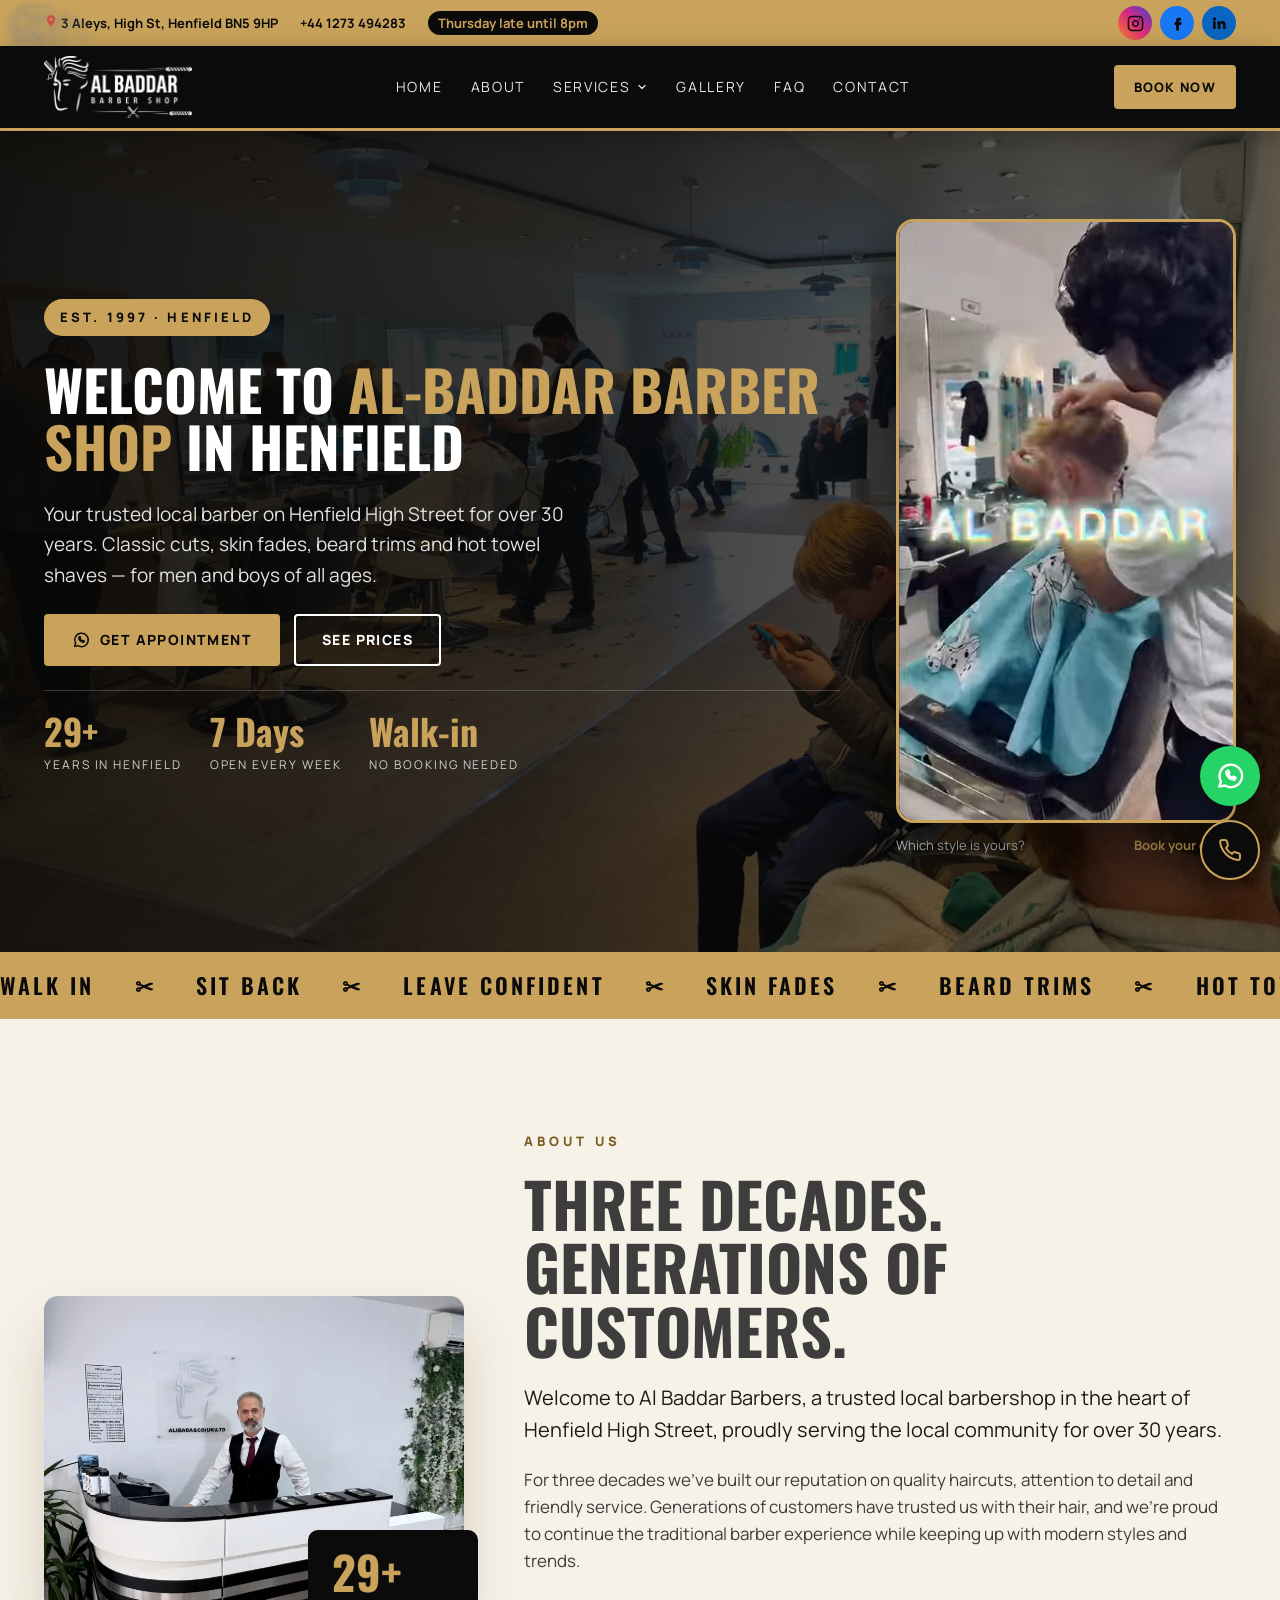
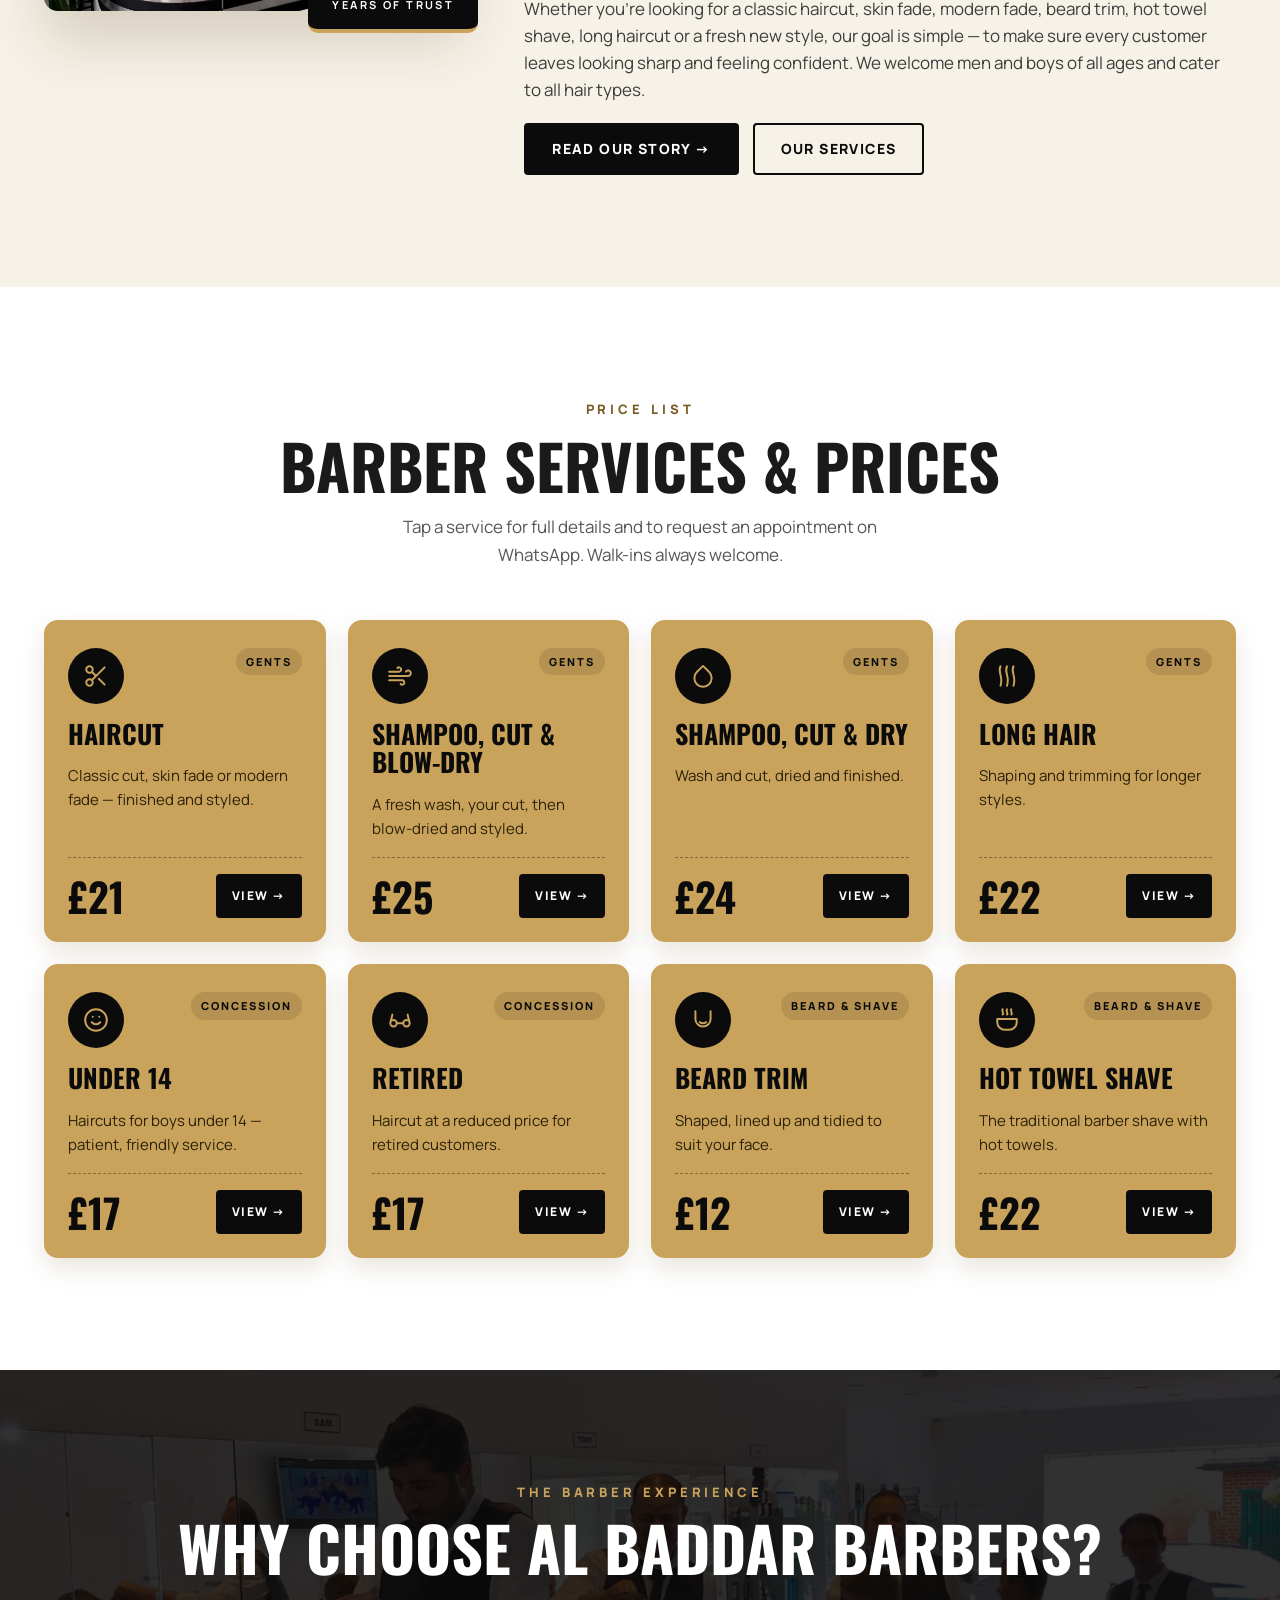
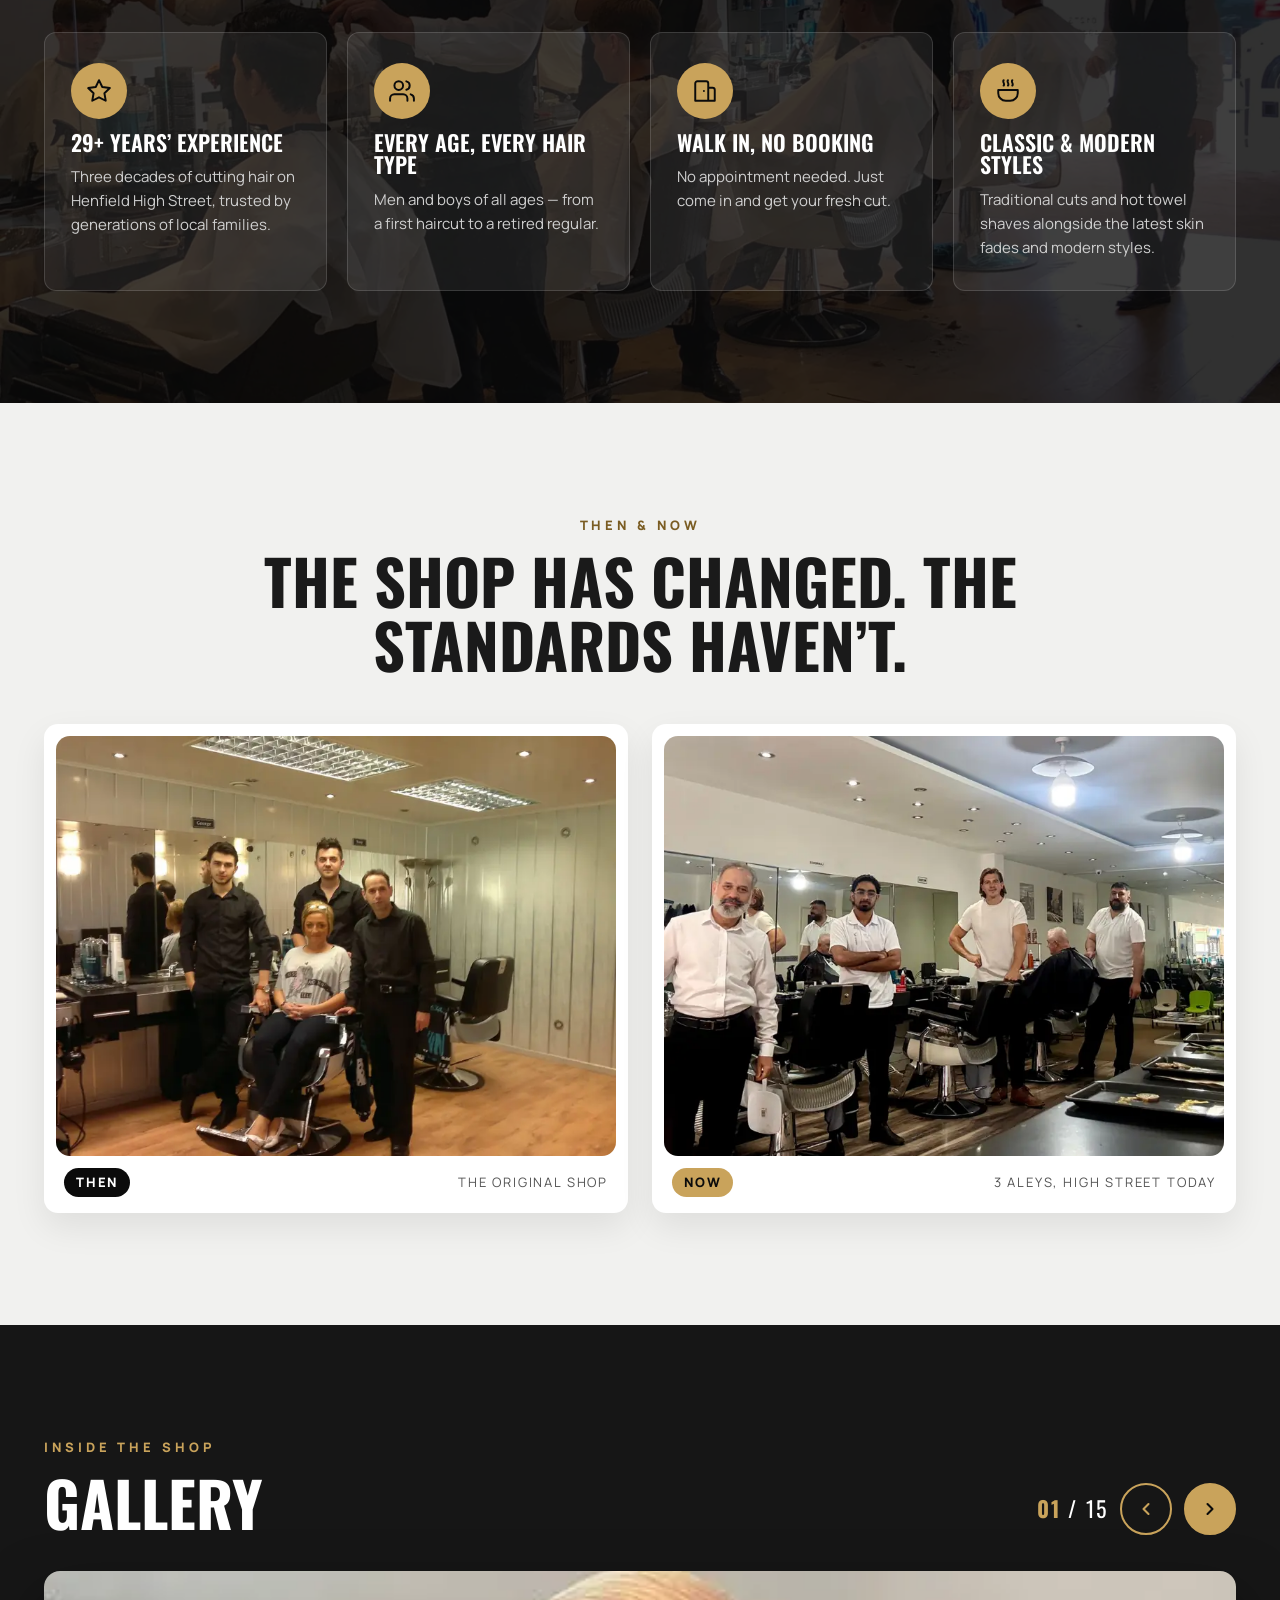
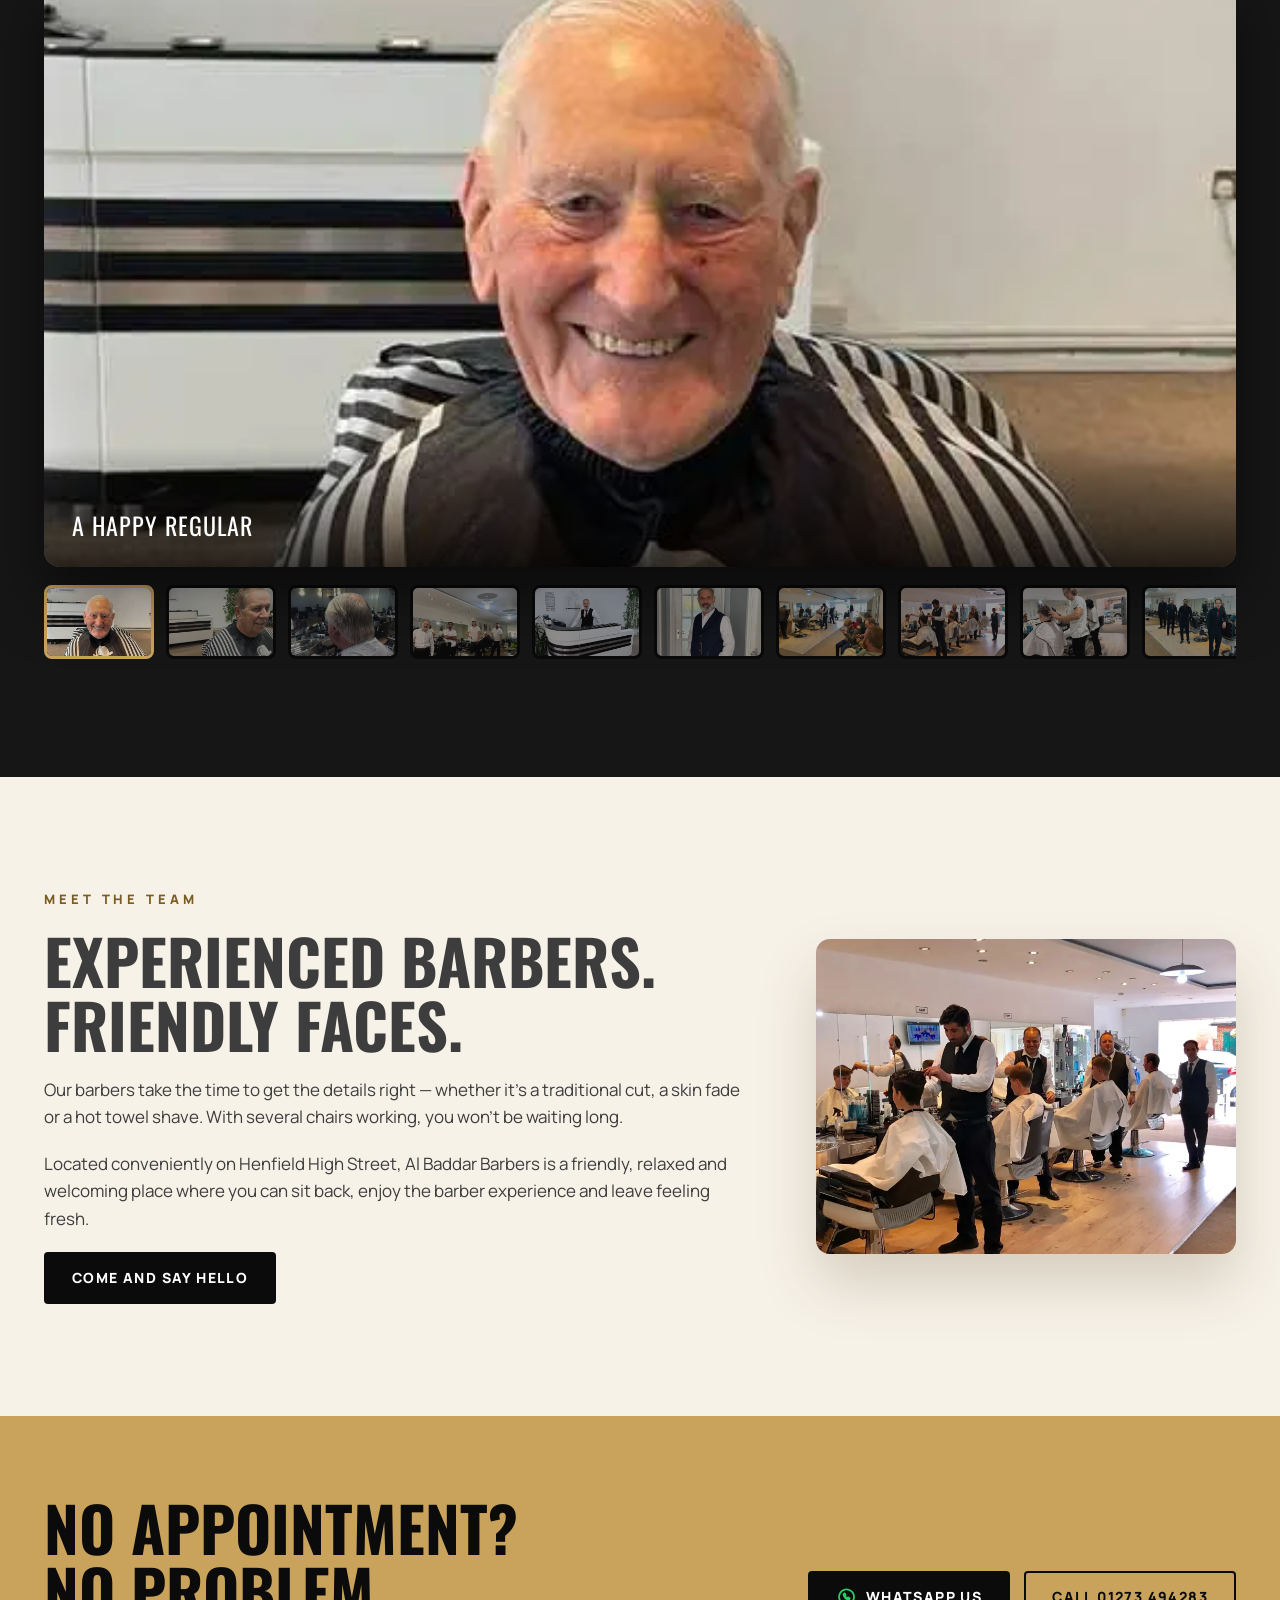
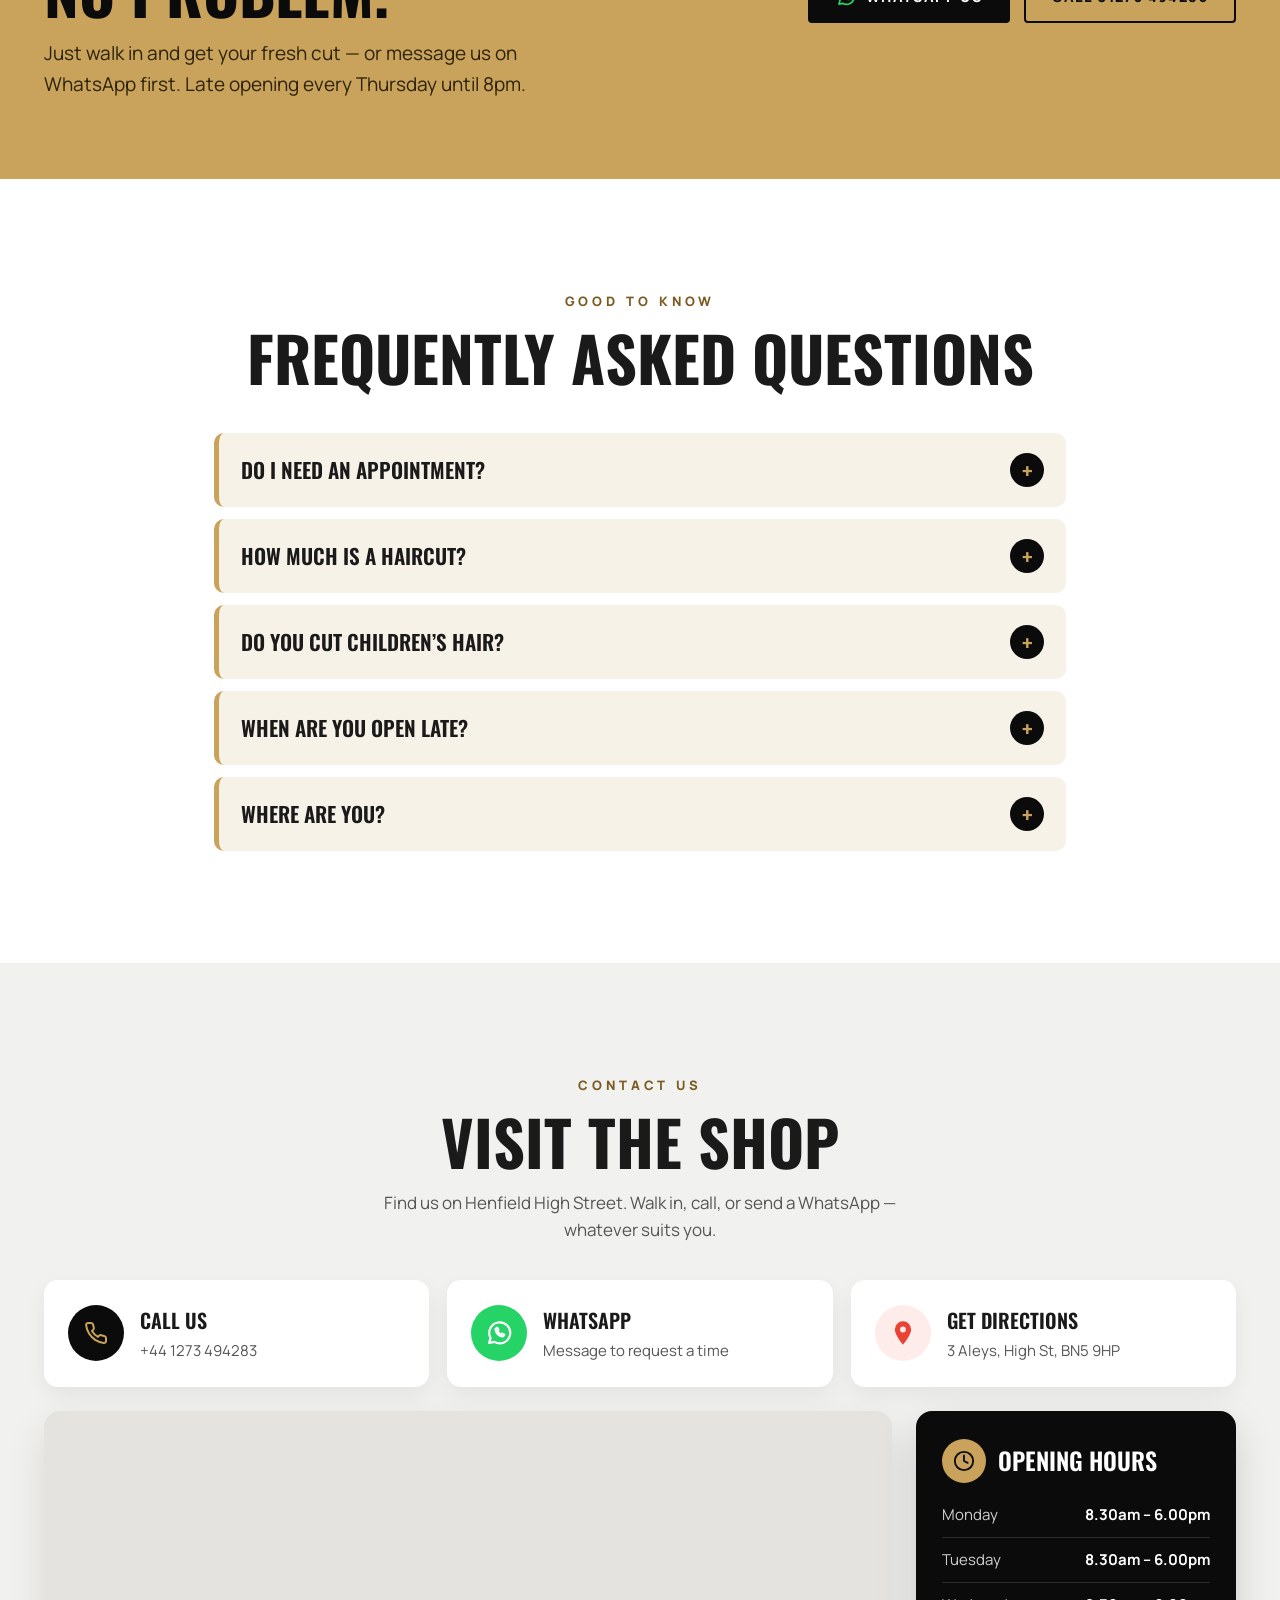
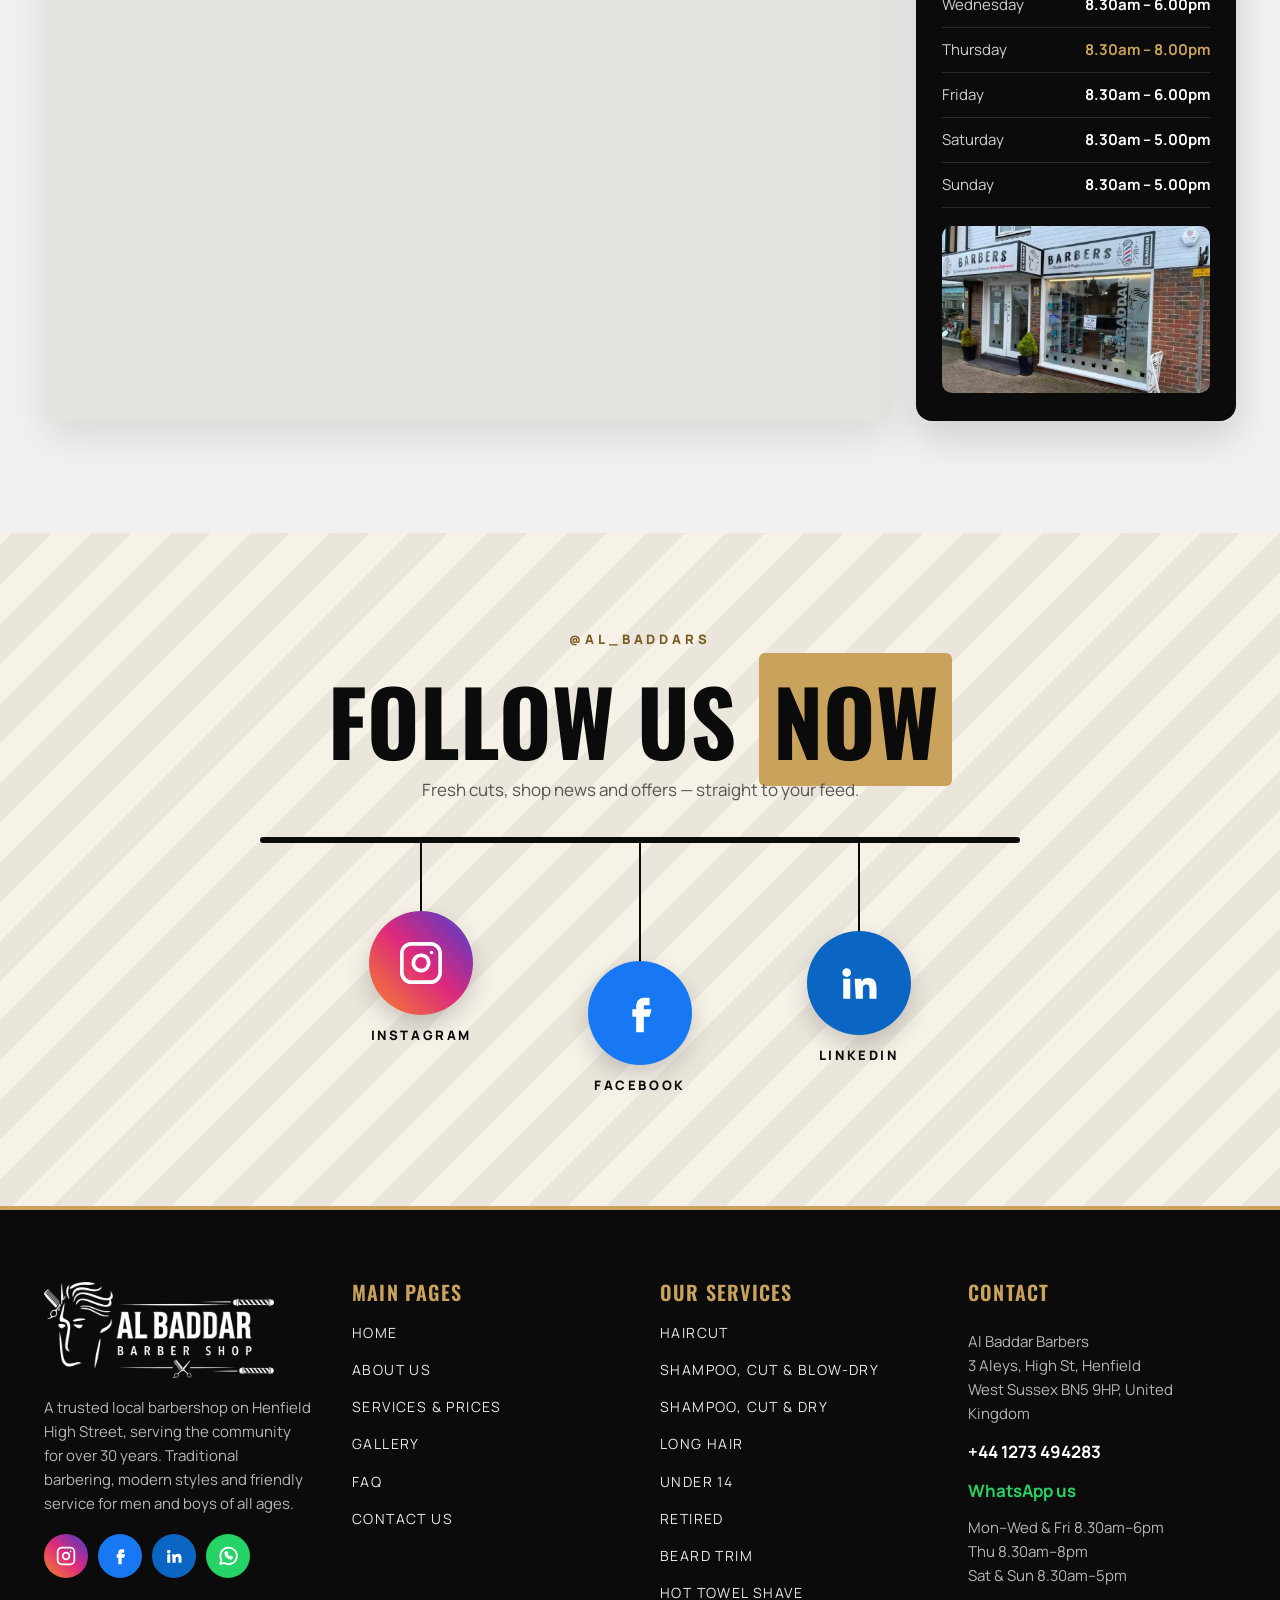
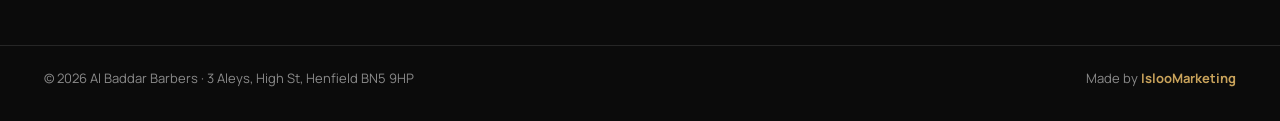
==== commit c9dff198: "Add files via upload" ====
--- a/index.html
+++ b/index.html
@@ -34,7 +34,7 @@
 <noscript><link rel="stylesheet" href="https://fonts.googleapis.com/css2?family=Oswald:wght@500;600;700&amp;family=Manrope:wght@400;600;700;800&amp;display=swap"></noscript>
 <link rel="stylesheet" href="assets/css/style.min.css">
 <link rel="preload" as="image" href="assets/img/shop-busy-afternoon.webp" imagesrcset="assets/img/shop-busy-afternoon-400.webp 400w, assets/img/shop-busy-afternoon-800.webp 800w, assets/img/shop-busy-afternoon.webp 1400w" imagesizes="100vw" fetchpriority="high">
-<link rel="preload" as="image" href="assets/img/hero-hairstyles-poster.webp">
+<link rel="preload" as="image" href="assets/img/hero-shop-poster.webp">
 <script type="application/ld+json">{
  "@context": "https://schema.org",
  "@graph": [
@@ -319,8 +319,8 @@
 <div class="stats"><div><b>29+</b><span>Years in Henfield</span></div><div><b>7 Days</b><span>Open every week</span></div><div><b>Walk-in</b><span>No booking needed</span></div></div>
 </div>
 <div class="hero-video">
-<div class="video"><video id="hero-video" autoplay muted loop playsinline preload="auto" poster="assets/img/hero-hairstyles-poster.webp" width="960" height="540" aria-label="A man’s hairstyle changing through different cuts">
-<source src="assets/video/hero-hairstyles.webm" type="video/webm"><source src="assets/video/hero-hairstyles.mp4" type="video/mp4"></video></div>
+<div class="video"><video id="hero-video" muted loop playsinline preload="none" poster="assets/img/hero-shop-poster.webp" width="432" height="768" aria-label="A customer’s haircut being finished and styled at Al Baddar Barbers">
+<source src="assets/video/hero-shop.webm" type="video/webm"><source src="assets/video/hero-shop.mp4" type="video/mp4"></video></div>
 <div class="video-note"><span>Which style is yours?</span><a href="https://wa.me/441273494283?text=Hi%20Al%20Baddar%20Barbers%2C%20I%20would%20like%20to%20book%20an%20appointment." target="_blank" rel="noopener">Book your cut →</a></div>
 </div>
 </div>
@@ -328,7 +328,7 @@
 <div class="marquee" aria-hidden="true"><div><span>Walk In</span><span>✂</span><span>Sit Back</span><span>✂</span><span>Leave Confident</span><span>✂</span><span>Skin Fades</span><span>✂</span><span>Beard Trims</span><span>✂</span><span>Hot Towel Shaves</span><span>✂</span><span>Look Good, Feel Great</span><span>✂</span><span>Walk In</span><span>✂</span><span>Sit Back</span><span>✂</span><span>Leave Confident</span><span>✂</span><span>Skin Fades</span><span>✂</span><span>Beard Trims</span><span>✂</span><span>Hot Towel Shaves</span><span>✂</span><span>Look Good, Feel Great</span><span>✂</span></div></div>
 
 <section class="section bg-cream" id="about"><div class="container split">
-<div class="rel rv"><div class="ph ratio-43 shadow"><img src="assets/img/owner-reception.webp" srcset="assets/img/owner-reception-400.webp 400w, assets/img/owner-reception-800.webp 800w, assets/img/owner-reception.webp 1400w" sizes="(max-width: 900px) 100vw, 600px" alt="The owner behind the reception desk at Al Baddar Barbers" width="1400" height="1050" loading="lazy" decoding="async"></div><div class="badge"><b>29+</b><span>YEARS OF TRUST</span></div></div>
+<div class="rel rv"><div class="ph ratio-43 shadow"><img src="assets/img/owner-front-desk.webp" srcset="assets/img/owner-front-desk-400.webp 400w, assets/img/owner-front-desk-800.webp 800w, assets/img/owner-front-desk.webp 1050w" sizes="(max-width: 900px) 100vw, 600px" alt="The owner of Al Baddar Barbers at the front desk in the shop" width="1050" height="1400" loading="lazy" decoding="async" style="object-position:50% 38%"></div><div class="badge"><b>29+</b><span>YEARS OF TRUST</span></div></div>
 <div class="grow stack about-copy rv">
 <p class="eyebrow" style="margin:0">About Us</p>
 <h2 class="h2">Three decades.<br>Generations of customers.</h2>
@@ -380,17 +380,17 @@
 <div class="center rv"><p class="eyebrow">Then &amp; Now</p><h2 class="h2" style="max-width:820px;margin:0 auto">The shop has changed. The standards haven’t.</h2></div>
 <div class="duo">
 <figure class="rv"><div class="ph ratio-43"><img src="assets/img/team-original-shop.webp" srcset="assets/img/team-original-shop-400.webp 400w, assets/img/team-original-shop-800.webp 800w, assets/img/team-original-shop.webp 1400w" sizes="(max-width: 900px) 100vw, 600px" alt="The Al Baddar team in the original shop" width="1400" height="1050" loading="lazy" decoding="async"></div><figcaption><span class="chip">Then</span>The original shop</figcaption></figure>
-<figure class="rv"><div class="ph ratio-43"><img src="assets/img/shop-busy-afternoon.webp" srcset="assets/img/shop-busy-afternoon-400.webp 400w, assets/img/shop-busy-afternoon-800.webp 800w, assets/img/shop-busy-afternoon.webp 1400w" sizes="(max-width: 900px) 100vw, 600px" alt="Busy afternoon at Al Baddar Barbers with customers waiting" width="1400" height="1050" loading="lazy" decoding="async"></div><figcaption><span class="chip gold">Now</span>3 Aleys, High Street today</figcaption></figure>
+<figure class="rv"><div class="ph ratio-43"><img src="assets/img/team-today.webp" srcset="assets/img/team-today-400.webp 400w, assets/img/team-today-800.webp 800w, assets/img/team-today.webp 1050w" sizes="(max-width: 900px) 100vw, 600px" alt="The Al Baddar Barbers team today in the shop" width="1050" height="1400" loading="lazy" decoding="async" style="object-position:50% 72%"></div><figcaption><span class="chip gold">Now</span>3 Aleys, High Street today</figcaption></figure>
 </div>
 </div></section>
 
 <section class="section bg-dark" id="gallery"><div class="container" data-slider>
 <div class="slider-head rv"><div><p class="eyebrow">Inside the Shop</p><h2 class="h2">Gallery</h2></div>
-<div class="slider-ctrl"><span class="count" aria-live="polite"><b data-num>01</b> / 10</span>
+<div class="slider-ctrl"><span class="count" aria-live="polite"><b data-num>01</b> / 15</span>
 <button type="button" class="sbtn" data-prev aria-label="Previous photo"><svg width="20" height="20" viewBox="0 0 24 24" fill="none" stroke="currentColor" stroke-width="2.5" stroke-linecap="round" stroke-linejoin="round" aria-hidden="true"><path d="M15 18l-6-6 6-6"/></svg></button>
 <button type="button" class="sbtn solid" data-next aria-label="Next photo"><svg width="20" height="20" viewBox="0 0 24 24" fill="none" stroke="currentColor" stroke-width="2.5" stroke-linecap="round" stroke-linejoin="round" aria-hidden="true"><path d="M9 18l6-6-6-6"/></svg></button></div></div>
-<div class="slides rv"><figure class="on"><img src="assets/img/shop-busy-afternoon.webp" srcset="assets/img/shop-busy-afternoon-400.webp 400w, assets/img/shop-busy-afternoon-800.webp 800w, assets/img/shop-busy-afternoon.webp 1400w" sizes="(max-width: 1240px) 100vw, 1200px" alt="Busy afternoon at Al Baddar Barbers with customers waiting" width="1400" height="1050" fetchpriority="high"><figcaption>A busy afternoon on the High Street</figcaption></figure><figure class=""><img src="assets/img/barbers-cutting-hair.webp" srcset="assets/img/barbers-cutting-hair-400.webp 400w, assets/img/barbers-cutting-hair-800.webp 800w, assets/img/barbers-cutting-hair.webp 1400w" sizes="(max-width: 1240px) 100vw, 1200px" alt="Barbers cutting customers’ hair at Al Baddar Barbers, Henfield" width="1400" height="1050" loading="lazy" decoding="async"><figcaption>Every chair working</figcaption></figure><figure class=""><img src="assets/img/barber-blow-dry.webp" srcset="assets/img/barber-blow-dry-400.webp 400w, assets/img/barber-blow-dry-800.webp 800w, assets/img/barber-blow-dry.webp 1050w" sizes="(max-width: 1240px) 100vw, 1200px" alt="Barber blow-drying a customer’s hair" width="1050" height="1400" loading="lazy" decoding="async"><figcaption>The finishing touch</figcaption></figure><figure class=""><img src="assets/img/barber-team.webp" srcset="assets/img/barber-team-400.webp 400w, assets/img/barber-team-800.webp 800w, assets/img/barber-team.webp 1097w" sizes="(max-width: 1240px) 100vw, 1200px" alt="The Al Baddar barbers standing by their chairs" width="1097" height="1400" loading="lazy" decoding="async"><figcaption>The Al Baddar team</figcaption></figure><figure class=""><img src="assets/img/owner-reception.webp" srcset="assets/img/owner-reception-400.webp 400w, assets/img/owner-reception-800.webp 800w, assets/img/owner-reception.webp 1400w" sizes="(max-width: 1240px) 100vw, 1200px" alt="The owner behind the reception desk at Al Baddar Barbers" width="1400" height="1050" loading="lazy" decoding="async"><figcaption>Welcome to Al Baddar</figcaption></figure><figure class=""><img src="assets/img/shopfront-henfield-high-street.webp" srcset="assets/img/shopfront-henfield-high-street-400.webp 400w, assets/img/shopfront-henfield-high-street-800.webp 800w, assets/img/shopfront-henfield-high-street.webp 1319w" sizes="(max-width: 1240px) 100vw, 1200px" alt="Al Baddar Barbers shopfront on Henfield High Street" width="1319" height="1067" loading="lazy" decoding="async"><figcaption>Find us on the High Street</figcaption></figure><figure class=""><img src="assets/img/team-original-shop.webp" srcset="assets/img/team-original-shop-400.webp 400w, assets/img/team-original-shop-800.webp 800w, assets/img/team-original-shop.webp 1400w" sizes="(max-width: 1240px) 100vw, 1200px" alt="The Al Baddar team in the original shop" width="1400" height="1050" loading="lazy" decoding="async"><figcaption>Where it all started</figcaption></figure><figure class=""><img src="assets/img/long-hair-customer.webp" srcset="assets/img/long-hair-customer-400.webp 400w, assets/img/long-hair-customer.webp 640w" sizes="(max-width: 1240px) 100vw, 1200px" alt="Customer with long hair in the barber’s chair" width="640" height="852" loading="lazy" decoding="async"><figcaption>Long hair, done right</figcaption></figure><figure class=""><img src="assets/img/barber-trim-senior.webp" srcset="assets/img/barber-trim-senior-400.webp 400w, assets/img/barber-trim-senior.webp 720w" sizes="(max-width: 1240px) 100vw, 1200px" alt="Barber trimming an older customer’s hair" width="720" height="960" loading="lazy" decoding="async"><figcaption>Generations of customers</figcaption></figure><figure class=""><img src="assets/img/reception-front-desk.webp" srcset="assets/img/reception-front-desk-400.webp 400w, assets/img/reception-front-desk.webp 640w" sizes="(max-width: 1240px) 100vw, 1200px" alt="Reception desk at Al Baddar Barbers" width="640" height="640" loading="lazy" decoding="async"><figcaption>Friendly faces at the front desk</figcaption></figure></div>
-<div class="thumbs"><button type="button" class="on" aria-label="Show photo 1" aria-pressed="true"><img src="assets/img/shop-busy-afternoon-400.webp" alt="" loading="lazy" decoding="async" width="110" height="74"></button><button type="button" class="" aria-label="Show photo 2" aria-pressed="false"><img src="assets/img/barbers-cutting-hair-400.webp" alt="" loading="lazy" decoding="async" width="110" height="74"></button><button type="button" class="" aria-label="Show photo 3" aria-pressed="false"><img src="assets/img/barber-blow-dry-400.webp" alt="" loading="lazy" decoding="async" width="110" height="74"></button><button type="button" class="" aria-label="Show photo 4" aria-pressed="false"><img src="assets/img/barber-team-400.webp" alt="" loading="lazy" decoding="async" width="110" height="74"></button><button type="button" class="" aria-label="Show photo 5" aria-pressed="false"><img src="assets/img/owner-reception-400.webp" alt="" loading="lazy" decoding="async" width="110" height="74"></button><button type="button" class="" aria-label="Show photo 6" aria-pressed="false"><img src="assets/img/shopfront-henfield-high-street-400.webp" alt="" loading="lazy" decoding="async" width="110" height="74"></button><button type="button" class="" aria-label="Show photo 7" aria-pressed="false"><img src="assets/img/team-original-shop-400.webp" alt="" loading="lazy" decoding="async" width="110" height="74"></button><button type="button" class="" aria-label="Show photo 8" aria-pressed="false"><img src="assets/img/long-hair-customer-400.webp" alt="" loading="lazy" decoding="async" width="110" height="74"></button><button type="button" class="" aria-label="Show photo 9" aria-pressed="false"><img src="assets/img/barber-trim-senior-400.webp" alt="" loading="lazy" decoding="async" width="110" height="74"></button><button type="button" class="" aria-label="Show photo 10" aria-pressed="false"><img src="assets/img/reception-front-desk-400.webp" alt="" loading="lazy" decoding="async" width="110" height="74"></button></div>
+<div class="slides rv"><figure class="on"><img src="assets/img/customer-happy-regular.webp" srcset="assets/img/customer-happy-regular-400.webp 400w, assets/img/customer-happy-regular.webp 546w" sizes="(max-width: 1240px) 100vw, 1200px" alt="Smiling regular customer in the barber’s chair" width="546" height="960" fetchpriority="high"><figcaption>A happy regular</figcaption></figure><figure class=""><img src="assets/img/customer-slicked-back.webp" srcset="assets/img/customer-slicked-back-400.webp 400w, assets/img/customer-slicked-back.webp 720w" sizes="(max-width: 1240px) 100vw, 1200px" alt="Customer with a fresh slicked-back cut at Al Baddar Barbers" width="720" height="960" loading="lazy" decoding="async"><figcaption>Fresh cut, classic finish</figcaption></figure><figure class=""><img src="assets/img/customer-long-hair-trim.webp" srcset="assets/img/customer-long-hair-trim-400.webp 400w, assets/img/customer-long-hair-trim-800.webp 800w, assets/img/customer-long-hair-trim.webp 960w" sizes="(max-width: 1240px) 100vw, 1200px" alt="Customer’s long hair after a trim, seen from behind" width="960" height="720" loading="lazy" decoding="async"><figcaption>Long hair, carefully trimmed</figcaption></figure><figure class=""><img src="assets/img/team-today.webp" srcset="assets/img/team-today-400.webp 400w, assets/img/team-today-800.webp 800w, assets/img/team-today.webp 1050w" sizes="(max-width: 1240px) 100vw, 1200px" alt="The Al Baddar Barbers team today in the shop" width="1050" height="1400" loading="lazy" decoding="async"><figcaption>The team today</figcaption></figure><figure class=""><img src="assets/img/owner-front-desk.webp" srcset="assets/img/owner-front-desk-400.webp 400w, assets/img/owner-front-desk-800.webp 800w, assets/img/owner-front-desk.webp 1050w" sizes="(max-width: 1240px) 100vw, 1200px" alt="The owner of Al Baddar Barbers at the front desk in the shop" width="1050" height="1400" loading="lazy" decoding="async"><figcaption>Welcome to Al Baddar</figcaption></figure><figure class=""><img src="assets/img/owner-portrait.webp" srcset="assets/img/owner-portrait-400.webp 400w, assets/img/owner-portrait-800.webp 800w, assets/img/owner-portrait.webp 1050w" sizes="(max-width: 1240px) 100vw, 1200px" alt="Portrait of the owner of Al Baddar Barbers" width="1050" height="1400" loading="lazy" decoding="async"><figcaption>Meet the owner</figcaption></figure><figure class=""><img src="assets/img/shop-busy-afternoon.webp" srcset="assets/img/shop-busy-afternoon-400.webp 400w, assets/img/shop-busy-afternoon-800.webp 800w, assets/img/shop-busy-afternoon.webp 1400w" sizes="(max-width: 1240px) 100vw, 1200px" alt="Busy afternoon at Al Baddar Barbers with customers waiting" width="1400" height="1050" loading="lazy" decoding="async"><figcaption>A busy afternoon on the High Street</figcaption></figure><figure class=""><img src="assets/img/barbers-cutting-hair.webp" srcset="assets/img/barbers-cutting-hair-400.webp 400w, assets/img/barbers-cutting-hair-800.webp 800w, assets/img/barbers-cutting-hair.webp 1400w" sizes="(max-width: 1240px) 100vw, 1200px" alt="Barbers cutting customers’ hair at Al Baddar Barbers, Henfield" width="1400" height="1050" loading="lazy" decoding="async"><figcaption>Every chair working</figcaption></figure><figure class=""><img src="assets/img/barber-blow-dry.webp" srcset="assets/img/barber-blow-dry-400.webp 400w, assets/img/barber-blow-dry-800.webp 800w, assets/img/barber-blow-dry.webp 1050w" sizes="(max-width: 1240px) 100vw, 1200px" alt="Barber blow-drying a customer’s hair" width="1050" height="1400" loading="lazy" decoding="async"><figcaption>The finishing touch</figcaption></figure><figure class=""><img src="assets/img/barber-team.webp" srcset="assets/img/barber-team-400.webp 400w, assets/img/barber-team-800.webp 800w, assets/img/barber-team.webp 1097w" sizes="(max-width: 1240px) 100vw, 1200px" alt="The Al Baddar barbers standing by their chairs" width="1097" height="1400" loading="lazy" decoding="async"><figcaption>The Al Baddar team</figcaption></figure><figure class=""><img src="assets/img/shopfront-henfield-high-street.webp" srcset="assets/img/shopfront-henfield-high-street-400.webp 400w, assets/img/shopfront-henfield-high-street-800.webp 800w, assets/img/shopfront-henfield-high-street.webp 1319w" sizes="(max-width: 1240px) 100vw, 1200px" alt="Al Baddar Barbers shopfront on Henfield High Street" width="1319" height="1067" loading="lazy" decoding="async"><figcaption>Find us on the High Street</figcaption></figure><figure class=""><img src="assets/img/team-original-shop.webp" srcset="assets/img/team-original-shop-400.webp 400w, assets/img/team-original-shop-800.webp 800w, assets/img/team-original-shop.webp 1400w" sizes="(max-width: 1240px) 100vw, 1200px" alt="The Al Baddar team in the original shop" width="1400" height="1050" loading="lazy" decoding="async"><figcaption>Where it all started</figcaption></figure><figure class=""><img src="assets/img/long-hair-customer.webp" srcset="assets/img/long-hair-customer-400.webp 400w, assets/img/long-hair-customer.webp 640w" sizes="(max-width: 1240px) 100vw, 1200px" alt="Customer with long hair in the barber’s chair" width="640" height="852" loading="lazy" decoding="async"><figcaption>Long hair, done right</figcaption></figure><figure class=""><img src="assets/img/barber-trim-senior.webp" srcset="assets/img/barber-trim-senior-400.webp 400w, assets/img/barber-trim-senior.webp 720w" sizes="(max-width: 1240px) 100vw, 1200px" alt="Barber trimming an older customer’s hair" width="720" height="960" loading="lazy" decoding="async"><figcaption>Generations of customers</figcaption></figure><figure class=""><img src="assets/img/reception-front-desk.webp" srcset="assets/img/reception-front-desk-400.webp 400w, assets/img/reception-front-desk.webp 640w" sizes="(max-width: 1240px) 100vw, 1200px" alt="Reception desk at Al Baddar Barbers" width="640" height="640" loading="lazy" decoding="async"><figcaption>Friendly faces at the front desk</figcaption></figure></div>
+<div class="thumbs"><button type="button" class="on" aria-label="Show photo 1" aria-pressed="true"><img src="assets/img/customer-happy-regular-400.webp" alt="" loading="lazy" decoding="async" width="110" height="74"></button><button type="button" class="" aria-label="Show photo 2" aria-pressed="false"><img src="assets/img/customer-slicked-back-400.webp" alt="" loading="lazy" decoding="async" width="110" height="74"></button><button type="button" class="" aria-label="Show photo 3" aria-pressed="false"><img src="assets/img/customer-long-hair-trim-400.webp" alt="" loading="lazy" decoding="async" width="110" height="74"></button><button type="button" class="" aria-label="Show photo 4" aria-pressed="false"><img src="assets/img/team-today-400.webp" alt="" loading="lazy" decoding="async" width="110" height="74"></button><button type="button" class="" aria-label="Show photo 5" aria-pressed="false"><img src="assets/img/owner-front-desk-400.webp" alt="" loading="lazy" decoding="async" width="110" height="74"></button><button type="button" class="" aria-label="Show photo 6" aria-pressed="false"><img src="assets/img/owner-portrait-400.webp" alt="" loading="lazy" decoding="async" width="110" height="74"></button><button type="button" class="" aria-label="Show photo 7" aria-pressed="false"><img src="assets/img/shop-busy-afternoon-400.webp" alt="" loading="lazy" decoding="async" width="110" height="74"></button><button type="button" class="" aria-label="Show photo 8" aria-pressed="false"><img src="assets/img/barbers-cutting-hair-400.webp" alt="" loading="lazy" decoding="async" width="110" height="74"></button><button type="button" class="" aria-label="Show photo 9" aria-pressed="false"><img src="assets/img/barber-blow-dry-400.webp" alt="" loading="lazy" decoding="async" width="110" height="74"></button><button type="button" class="" aria-label="Show photo 10" aria-pressed="false"><img src="assets/img/barber-team-400.webp" alt="" loading="lazy" decoding="async" width="110" height="74"></button><button type="button" class="" aria-label="Show photo 11" aria-pressed="false"><img src="assets/img/shopfront-henfield-high-street-400.webp" alt="" loading="lazy" decoding="async" width="110" height="74"></button><button type="button" class="" aria-label="Show photo 12" aria-pressed="false"><img src="assets/img/team-original-shop-400.webp" alt="" loading="lazy" decoding="async" width="110" height="74"></button><button type="button" class="" aria-label="Show photo 13" aria-pressed="false"><img src="assets/img/long-hair-customer-400.webp" alt="" loading="lazy" decoding="async" width="110" height="74"></button><button type="button" class="" aria-label="Show photo 14" aria-pressed="false"><img src="assets/img/barber-trim-senior-400.webp" alt="" loading="lazy" decoding="async" width="110" height="74"></button><button type="button" class="" aria-label="Show photo 15" aria-pressed="false"><img src="assets/img/reception-front-desk-400.webp" alt="" loading="lazy" decoding="async" width="110" height="74"></button></div>
 </div></section>
 
 <section class="section bg-cream" id="team"><div class="container split" style="flex-wrap:wrap-reverse">
@@ -401,7 +401,7 @@
 <p>Located conveniently on Henfield High Street, Al Baddar Barbers is a friendly, relaxed and welcoming place where you can sit back, enjoy the barber experience and leave feeling fresh.</p>
 <a class="btn btn-dark" href="#contact" style="align-self:flex-start">Come and Say Hello</a>
 </div>
-<div class="ph ratio-45 shadow rv" style="max-width:520px"><img src="assets/img/barber-team.webp" srcset="assets/img/barber-team-400.webp 400w, assets/img/barber-team-800.webp 800w, assets/img/barber-team.webp 1097w" sizes="(max-width: 900px) 100vw, 600px" alt="The Al Baddar barbers standing by their chairs" width="1097" height="1400" loading="lazy" decoding="async"></div>
+<figure class="rv" style="margin:0"><div class="ph ratio-43 shadow"><img src="assets/img/barbers-cutting-hair.webp" srcset="assets/img/barbers-cutting-hair-400.webp 400w, assets/img/barbers-cutting-hair-800.webp 800w, assets/img/barbers-cutting-hair.webp 1400w" sizes="(max-width: 900px) 100vw, 600px" alt="Barbers cutting customers’ hair at Al Baddar Barbers, Henfield" width="1400" height="1050" loading="lazy" decoding="async"></div></figure>
 </div></section>
 
 <section class="band bg-gold"><div class="container">
--- a/assets/css/style.min.css
+++ b/assets/css/style.min.css
@@ -1 +1 @@
-:root{--gold:#c9a35b;--gold-2:#d8b97c;--gold-text:#7a5c22;--black:#0b0b0b;--ink:#1a1a1a;--muted:#555;--line:#e4e0d6;--cream:#F7F2E8;--grey:#F1F1EF;--white:#fff;--wa:#25D366;--fb:#1877F2;--li:#0A66C2;--ig:linear-gradient(45deg,#F58529,#DD2A7B 50%,#8134AF 80%,#515BD4);--display:'Oswald',Impact,sans-serif;--body:'Manrope',system-ui,-apple-system,Segoe UI,sans-serif;--r:14px}*,*::before,*::after{box-sizing:border-box}html{scroll-behavior:smooth;scroll-padding-top:96px}body{margin:0;font-family:var(--body);font-size:17px;line-height:1.6;color:var(--ink);background:#fff;overflow-x:hidden}img,iframe{display:block;max-width:100%}img{height:auto}a{color:inherit}h1,h2,h3{font-family:var(--display);text-transform:uppercase;line-height:1.02;margin:0;font-weight:700}p{margin:0}:focus-visible{outline:3px solid var(--gold);outline-offset:3px}.skip{position:absolute;left:-999px;top:8px;z-index:100;background:var(--gold);color:var(--black);padding:10px 16px;font-weight:800}.skip:focus{left:8px}.sr-only{position:absolute;width:1px;height:1px;overflow:hidden;clip:rect(0 0 0 0);white-space:nowrap}.container{max-width:1240px;margin:0 auto;padding:0 24px}.section{padding:112px 0}.bg-cream{background:var(--cream)}.bg-grey{background:var(--grey)}.bg-white{background:#fff}.bg-dark{background:#161616;color:#fff}.bg-gold{background:var(--gold);color:var(--black)}.eyebrow{font-size:13px;font-weight:800;letter-spacing:.3em;text-transform:uppercase;color:var(--gold-text);margin-bottom:14px}.bg-dark .eyebrow,.photo-bg .eyebrow{color:var(--gold)}.h2{font-size:clamp(36px,5vw,62px)}.center{text-align:center}.lead{max-width:540px;margin:16px auto 0;color:var(--muted)}.stack{display:flex;flex-direction:column;gap:20px}.split{display:flex;flex-wrap:wrap;gap:60px;align-items:center}.split>*{flex:1 1 420px;min-width:0}.split>.grow{flex:999 1 460px}.muted{color:var(--muted)}.btn{display:inline-flex;align-items:center;justify-content:center;gap:10px;min-height:52px;padding:0 26px;border-radius:4px;font-weight:800;font-size:14px;letter-spacing:.1em;text-transform:uppercase;text-decoration:none;border:2px solid transparent;cursor:pointer;transition:background .25s,color .25s,transform .25s,border-color .25s}.btn:hover{transform:translateY(-2px)}.btn svg{flex:none}.btn-gold{background:var(--gold);color:var(--black)}.btn-gold:hover{background:var(--gold-2)}.btn-dark{background:var(--black);color:#fff}.btn-dark:hover{background:#333}.btn-light{border-color:#fff;color:#fff}.btn-light:hover{background:#fff;color:var(--black)}.btn-outline{border-color:var(--black);color:var(--black)}.btn-outline:hover{background:var(--black);color:#fff}.btn-sm{min-height:44px;padding:0 18px;font-size:13px}.btn-block{flex:1 1 240px;min-height:62px;font-size:15px}.soc{display:inline-flex;align-items:center;justify-content:center;width:40px;height:40px;border-radius:50%;color:#fff;transition:transform .25s}.soc:hover{transform:translateY(-3px) scale(1.06)}.soc-sm{width:34px;height:34px}.ig{background:var(--ig)}.fb{background:var(--fb)}.li{background:var(--li)}.wa{background:var(--wa)}.topbar{background:var(--gold);color:var(--black);font-size:13px;font-weight:700}.topbar .container{display:flex;justify-content:space-between;align-items:center;gap:16px;flex-wrap:wrap;padding-top:6px;padding-bottom:6px}.topbar .info{display:flex;gap:22px;align-items:center;flex-wrap:wrap}.topbar a{color:var(--black);text-decoration:none}.topbar .late{background:var(--black);color:var(--gold);padding:2px 10px;border-radius:20px}.topbar .socials{display:flex;gap:8px}.header{position:sticky;top:0;z-index:40;background:var(--black);border-bottom:3px solid var(--gold);box-shadow:0 6px 24px rgba(0,0,0,.25)}.header .container{display:flex;align-items:center;justify-content:space-between;gap:20px;padding-top:10px;padding-bottom:10px}.brand img{height:62px;width:auto}.nav{display:flex;gap:28px;align-items:center}.nav>a,.nav .dd>a{color:#e6e6e6;text-decoration:none;font-size:14px;letter-spacing:.12em;text-transform:uppercase;padding:14px 0;transition:color .2s}.nav>a:hover,.nav .dd>a:hover,.nav a[aria-current]{color:var(--gold)}.dd{position:relative}.dd>a{display:inline-flex;align-items:center;gap:6px}.dd-menu{display:none;position:absolute;top:100%;left:-20px;width:300px;flex-direction:column;background:#FFFDF6;border-top:3px solid var(--gold);border-radius:0 0 8px 8px;padding:10px;box-shadow:0 24px 48px rgba(0,0,0,.25)}.dd:hover .dd-menu,.dd:focus-within .dd-menu{display:flex}.dd-menu a{display:flex;justify-content:space-between;gap:12px;color:var(--ink);text-decoration:none;font-weight:600;font-size:14px;padding:11px 14px;border-radius:4px}.dd-menu a:hover{background:var(--gold)}.dd-menu b{font-weight:800}.header-cta{display:flex;gap:10px;align-items:center}.burger{display:none;position:relative}.burger summary{list-style:none;cursor:pointer;width:44px;height:44px;border:1.5px solid var(--gold);border-radius:4px;display:flex;align-items:center;justify-content:center;color:var(--gold)}.burger summary::-webkit-details-marker{display:none}.mnav{position:absolute;right:0;top:58px;width:290px;background:#FFFDF6;border-top:3px solid var(--gold);border-radius:0 0 8px 8px;padding:14px 16px;display:flex;flex-direction:column;box-shadow:0 24px 48px rgba(0,0,0,.3)}.mnav a{color:var(--ink);text-decoration:none;font-weight:700;text-transform:uppercase;letter-spacing:.1em;font-size:14px;padding:10px 0}.mnav a.sub{font-size:13px;text-transform:none;letter-spacing:0;padding:6px 0 6px 14px;font-weight:600}.mnav a:hover{color:var(--gold-text)}.hero{position:relative;overflow:hidden;background:#111;color:#fff}.photo-bg{position:relative;overflow:hidden;color:#fff;background:#111}.photo-bg>img.bg,.hero>img.bg{position:absolute;inset:0;width:100%;height:100%;object-fit:cover}.hero::before{content:"";position:absolute;inset:0;background:linear-gradient(100deg,rgba(8,8,8,.93),rgba(8,8,8,.8) 45%,rgba(8,8,8,.5));z-index:1}.photo-bg::before{content:"";position:absolute;inset:0;background:rgba(10,10,10,.84);z-index:1}.hero>.container,.photo-bg>.container{position:relative;z-index:2}.hero .container{display:flex;flex-wrap:wrap;gap:56px;align-items:center;padding-top:88px;padding-bottom:96px}.hero-copy{flex:1 1 400px;min-width:0;display:flex;flex-direction:column;gap:24px}.pill{align-self:flex-start;font-size:13px;font-weight:800;letter-spacing:.24em;text-transform:uppercase;background:var(--gold);color:var(--black);padding:8px 16px;border-radius:40px}.hero h1{font-size:clamp(34px,4.4vw,58px);line-height:1.02}.hero h1 span{color:var(--gold)}.hero p.intro{max-width:540px;color:#e2e2e2;font-size:19px}.btn-row{display:flex;gap:14px;flex-wrap:wrap}.stats{display:flex;gap:28px;flex-wrap:wrap;padding-top:22px;border-top:1px solid rgba(255,255,255,.2)}.stats b{display:block;font-family:var(--display);font-size:36px;line-height:1;color:var(--gold)}.stats span{font-size:12px;letter-spacing:.16em;color:#d0d0d0;text-transform:uppercase}.hero-video{flex:1.45 1 520px;min-width:0}.video{position:relative;aspect-ratio:16/9;border-radius:12px;overflow:hidden;border:3px solid var(--gold);box-shadow:0 30px 60px rgba(0,0,0,.5);background:#000}.video video{position:absolute;inset:0;width:100%;height:100%;object-fit:cover}.video-note{display:flex;justify-content:space-between;gap:12px;margin-top:12px;font-size:13px;color:#cfcfcf}.video-note a{color:var(--gold);font-weight:700;text-decoration:none}.marquee{background:var(--gold);color:var(--black);overflow:hidden}.marquee div{display:flex;gap:40px;width:max-content;padding:16px 0;font-family:var(--display);font-size:22px;font-weight:600;letter-spacing:.14em;text-transform:uppercase;white-space:nowrap;animation:mq 32s linear infinite}@keyframes mq{to{transform:translateX(-50%)}}.ph{overflow:hidden;position:relative;border-radius:var(--r)}.ph img{width:100%;height:100%;object-fit:cover;transition:transform 1s}.ph:hover img{transform:scale(1.05)}.shadow{box-shadow:0 30px 60px rgba(60,40,0,.18)}.ratio-43{aspect-ratio:4/3}.ratio-45{aspect-ratio:4/5}.badge{position:absolute;right:-14px;bottom:-22px;background:var(--black);color:#fff;padding:18px 24px;border-radius:10px;border-bottom:4px solid var(--gold);line-height:1}.badge b{display:block;font-family:var(--display);font-size:46px;color:var(--gold)}.badge span{font-size:11px;letter-spacing:.22em;font-weight:700}.rel{position:relative}.about-copy{color:#3d3d3d}.about-copy .big{font-size:20px;color:var(--ink)}.cards{display:grid;grid-template-columns:repeat(auto-fill,minmax(260px,1fr));gap:22px;margin-top:52px}.card{text-decoration:none;color:var(--black);background:var(--gold);border-radius:var(--r);padding:28px 24px 24px;display:flex;flex-direction:column;gap:16px;min-height:290px;box-shadow:0 10px 24px rgba(110,80,25,.15);transition:transform .3s,box-shadow .3s}.card:hover{transform:translateY(-8px);box-shadow:0 22px 44px rgba(110,80,25,.28)}.card .top{display:flex;justify-content:space-between;align-items:flex-start;gap:12px}.ic{width:56px;height:56px;border-radius:50%;background:var(--black);color:var(--gold);display:flex;align-items:center;justify-content:center;flex:none}.tag{font-size:11px;font-weight:800;letter-spacing:.18em;text-transform:uppercase;background:rgba(0,0,0,.1);padding:5px 10px;border-radius:20px}.card h3{font-size:26px;line-height:1.1}.card p{color:#2a2108;font-size:15px;flex-grow:1}.card .foot{display:flex;align-items:center;justify-content:space-between;gap:12px;border-top:1.5px dashed rgba(0,0,0,.35);padding-top:16px}.price{font-family:var(--display);font-size:40px;font-weight:700;line-height:1}.cbtn{display:inline-flex;align-items:center;min-height:44px;padding:0 16px;background:var(--black);color:#fff;border-radius:4px;font-size:12px;font-weight:800;letter-spacing:.12em;text-transform:uppercase;transition:background .25s,color .25s}.card:hover .cbtn{background:#fff;color:var(--black)}.card.mini{padding:0;min-height:0;overflow:hidden;gap:0}.card.mini img{aspect-ratio:16/9;width:100%;object-fit:cover}.card.mini .foot{border:0;padding:18px 20px}.card.mini h3{font-size:20px}.card.mini .price{font-size:26px;margin-top:4px}.features{display:grid;grid-template-columns:repeat(auto-fit,minmax(240px,1fr));gap:20px;margin-top:52px}.feat{background:rgba(255,255,255,.07);border:1px solid rgba(255,255,255,.14);border-radius:12px;padding:30px 26px;display:flex;flex-direction:column;gap:12px;transition:background .3s,transform .3s}.feat:hover{background:rgba(201,163,91,.18);transform:translateY(-4px)}.feat .ic{background:var(--gold);color:var(--black)}.feat h3{font-size:22px;font-weight:600}.feat p{color:#cfcfcf;font-size:15px}.duo{display:grid;grid-template-columns:repeat(auto-fit,minmax(300px,1fr));gap:24px;margin-top:48px}.duo figure{margin:0;background:#fff;border-radius:var(--r);padding:12px;box-shadow:0 14px 34px rgba(0,0,0,.08)}.duo figcaption{display:flex;justify-content:space-between;align-items:center;padding:12px 8px 4px;font-size:13px;letter-spacing:.14em;text-transform:uppercase;color:var(--muted)}.chip{font-weight:800;padding:4px 12px;border-radius:20px;background:var(--black);color:#fff}.chip.gold{background:var(--gold);color:var(--black)}.slider-head{display:flex;justify-content:space-between;align-items:flex-end;gap:24px;flex-wrap:wrap;margin-bottom:36px}.slider-ctrl{display:flex;align-items:center;gap:12px}.count{font-family:var(--display);font-size:22px;letter-spacing:.1em}.count b{color:var(--gold);font-weight:700}.sbtn{width:52px;height:52px;border-radius:50%;border:2px solid var(--gold);background:transparent;color:var(--gold);cursor:pointer;display:flex;align-items:center;justify-content:center;transition:background .25s,color .25s}.sbtn:hover,.sbtn.solid{background:var(--gold);color:var(--black)}.slides{position:relative;aspect-ratio:16/8;border-radius:16px;overflow:hidden;background:#000;box-shadow:0 30px 60px rgba(0,0,0,.5)}.slides figure{position:absolute;inset:0;margin:0;opacity:0;transition:opacity .9s ease}.slides figure.on{opacity:1}.slides img{width:100%;height:100%;object-fit:cover}.slides figcaption{position:absolute;left:0;right:0;bottom:0;padding:60px 28px 22px;background:linear-gradient(transparent,rgba(0,0,0,.75));font-family:var(--display);font-size:24px;letter-spacing:.04em;text-transform:uppercase}.thumbs{display:flex;gap:12px;margin-top:18px;overflow-x:auto;padding-bottom:6px}.thumbs button{flex:none;width:110px;height:74px;padding:0;border-radius:8px;overflow:hidden;cursor:pointer;border:3px solid transparent;opacity:.55;background:#000;transition:opacity .3s,border-color .3s}.thumbs button.on{border-color:var(--gold);opacity:1}.thumbs img{width:100%;height:100%;object-fit:cover}.band .container{display:flex;flex-wrap:wrap;gap:32px;align-items:center;justify-content:space-between;padding-top:80px;padding-bottom:80px}.band p{margin-top:16px;font-size:19px;color:#2a2108;max-width:560px}.faq{max-width:900px}.faq-list{display:flex;flex-direction:column;gap:12px;margin-top:44px}.faq details{background:var(--cream);border-radius:10px;border-left:5px solid var(--gold);padding:0 22px}.faq summary{list-style:none;cursor:pointer;display:flex;justify-content:space-between;align-items:center;gap:20px;padding:20px 0;font-family:var(--display);font-size:21px;font-weight:600;text-transform:uppercase}.faq summary::-webkit-details-marker{display:none}.pm{flex:none;width:34px;height:34px;border-radius:50%;background:var(--black);color:var(--gold);display:flex;align-items:center;justify-content:center;font-size:24px;line-height:1;transition:transform .3s}.faq details[open] .pm{transform:rotate(45deg)}.faq details p{padding:0 0 22px;color:#3d3d3d}.ccards{display:grid;grid-template-columns:repeat(auto-fit,minmax(240px,1fr));gap:18px;margin:36px 0 24px}.ccard{text-decoration:none;background:#fff;border-radius:var(--r);padding:24px;display:flex;gap:16px;align-items:center;box-shadow:0 8px 22px rgba(0,0,0,.06);transition:transform .25s,box-shadow .25s}.ccard:hover{transform:translateY(-4px);box-shadow:0 18px 40px rgba(0,0,0,.12)}.ccard strong{display:block;font-family:var(--display);font-size:20px;font-weight:600;text-transform:uppercase}.ccard span.t{color:var(--muted);font-size:15px}.ccard .ic.wa{background:var(--wa);color:#fff}.ccard .ic.pin{background:#FDECEA}.visit{display:flex;flex-wrap:wrap;gap:24px}.map{flex:999 1 560px;min-width:0;min-height:480px;border-radius:16px;overflow:hidden;box-shadow:0 16px 40px rgba(0,0,0,.1);background:#e5e3df}.map iframe{width:100%;height:100%;min-height:480px;border:0}.hours{flex:1 1 320px;min-width:0;background:var(--black);color:#fff;border-radius:16px;padding:28px 26px;box-shadow:0 16px 40px rgba(0,0,0,.15)}.hours h3{display:flex;align-items:center;gap:12px;font-size:24px;font-weight:600;margin-bottom:10px}.hours h3 .ic{width:44px;height:44px;background:var(--gold);color:var(--black)}.hours dl{margin:0}.hours dl div{display:flex;justify-content:space-between;gap:16px;padding:10px 0;border-bottom:1px solid #2a2a2a;font-size:15px}.hours dt{color:#cfcfcf}.hours dd{margin:0;font-weight:700;text-align:right}.hours .late{color:var(--gold)}.hours .closed{color:#ff8a80}.hours .ph{margin-top:18px;aspect-ratio:16/10;border-radius:10px}.follow{background-color:var(--cream);background-image:repeating-linear-gradient(-45deg,rgba(0,0,0,.05) 0 28px,transparent 28px 56px);animation:fbg 30s linear infinite;text-align:center}@keyframes fbg{to{background-position:791.96px 0}}.follow .container{display:flex;flex-direction:column;align-items:center;gap:10px;padding-top:96px;padding-bottom:110px}.follow h2{font-size:clamp(44px,7vw,92px);color:var(--black)}.follow h2 span{background:var(--gold);padding:0 14px;border-radius:6px}.rail{width:100%;max-width:760px;height:6px;background:var(--black);border-radius:3px;margin-top:24px}.hangers{width:100%;max-width:640px;display:flex;justify-content:space-around;gap:16px;margin-top:-12px}.hang{display:flex;flex-direction:column;align-items:center;transform-origin:50% 0;animation:swing 2.8s ease-in-out infinite alternate}.hang:nth-child(2){animation-delay:-1.1s}.hang:nth-child(3){animation-delay:-2s}@keyframes swing{from{transform:rotate(-9deg)}to{transform:rotate(9deg)}}.hang .string{width:2px;height:var(--len,80px);background:var(--black)}.hang a{display:flex;flex-direction:column;align-items:center;gap:10px;text-decoration:none;color:var(--black);font-size:13px;font-weight:800;letter-spacing:.2em;text-transform:uppercase}.hang .soc{width:104px;height:104px;box-shadow:0 10px 24px rgba(0,0,0,.18)}.footer{background:var(--black);color:#fff;border-top:4px solid var(--gold)}.footer .cols{display:grid;grid-template-columns:repeat(auto-fit,minmax(220px,1fr));gap:40px;padding-top:72px;padding-bottom:40px}.footer h2{font-size:20px;font-weight:600;letter-spacing:.06em;color:var(--gold);margin-bottom:16px}.footer p,.footer address{color:#b5b5b5;font-size:15px;font-style:normal}.footer ul{list-style:none;margin:0;padding:0;display:flex;flex-direction:column;gap:10px}.footer ul a{color:#e6e6e6;text-decoration:none;font-size:14px;letter-spacing:.1em;text-transform:uppercase}.footer ul a:hover{color:var(--gold)}.footer .logo{width:230px}.footer .socials{display:flex;gap:10px;margin-top:18px}.footer .socials .soc{width:44px;height:44px}.footer .contact{display:flex;flex-direction:column;gap:12px}.footer .contact a{text-decoration:none;font-weight:700}.legal{border-top:1px solid #262626;color:#8a8a8a;font-size:13px}.legal .container{display:flex;justify-content:space-between;flex-wrap:wrap;gap:12px;padding-top:22px;padding-bottom:32px}.fabs{position:fixed;right:20px;bottom:20px;z-index:50;display:flex;flex-direction:column;gap:14px}.fab{width:60px;height:60px;border-radius:50%;display:flex;align-items:center;justify-content:center;box-shadow:0 8px 20px rgba(0,0,0,.25);animation:pulse 2.4s infinite;transition:transform .25s}.fab:hover{transform:scale(1.08)}.fab.wa{background:var(--wa);color:#fff}.fab.call{background:var(--black);color:var(--gold);border:2px solid var(--gold);animation-delay:1.2s}@keyframes pulse{0%{box-shadow:0 0 0 0 rgba(37,211,102,.55)}70%{box-shadow:0 0 0 16px rgba(37,211,102,0)}100%{box-shadow:0 0 0 0 rgba(37,211,102,0)}}.fly-layer{position:fixed;inset:0;z-index:3;pointer-events:none;overflow:hidden;color:#8a8a8a}.fly{position:absolute;top:0;left:0;will-change:transform}.fly:nth-child(1){animation:fA 38s linear infinite;opacity:.16;filter:blur(1.5px)}.fly:nth-child(2){animation:fB 44s linear -12s infinite;opacity:.14;filter:blur(2.5px)}.fly:nth-child(3){animation:fC 40s linear -20s infinite;opacity:.15;filter:blur(2px)}.fly:nth-child(4){animation:fD 46s linear -8s infinite;opacity:.12;filter:blur(3px)}.fly:nth-child(5){animation:fE 36s linear -15s infinite;opacity:.16;filter:blur(1.5px)}.fly:nth-child(6){animation:fA 42s linear -26s infinite;opacity:.14;filter:blur(2px)}.fly:nth-child(7){animation:fC 50s linear -33s infinite;opacity:.12;filter:blur(3px)}.fly:nth-child(8){animation:fB 39s linear -3s infinite;opacity:.14;filter:blur(2px)}@keyframes fA{from{transform:translate(-15vw,15vh) rotate(0)}to{transform:translate(110vw,60vh) rotate(320deg)}}@keyframes fB{from{transform:translate(110vw,85vh) rotate(0)}to{transform:translate(-15vw,5vh) rotate(-260deg)}}@keyframes fC{from{transform:translate(30vw,110vh) rotate(0)}to{transform:translate(75vw,-20vh) rotate(200deg)}}@keyframes fD{from{transform:translate(85vw,-20vh) rotate(0)}to{transform:translate(10vw,110vh) rotate(-180deg)}}@keyframes fE{from{transform:translate(-15vw,75vh) rotate(0)}to{transform:translate(110vw,25vh) rotate(240deg)}}.crumbs{font-size:13px;font-weight:700;letter-spacing:.12em;text-transform:uppercase;color:#777;padding-top:28px}.crumbs ol{list-style:none;margin:0;padding:0;display:flex;gap:10px;flex-wrap:wrap}.crumbs li+li::before{content:"/";margin-right:10px}.crumbs a{color:#777;text-decoration:none}.crumbs a:hover{color:var(--black)}.crumbs [aria-current]{color:var(--gold-text)}.product{display:flex;flex-wrap:wrap;gap:56px;align-items:flex-start;padding-top:28px;padding-bottom:96px}.gallery{flex:1 1 440px;min-width:0;display:flex;flex-direction:column;gap:14px}.main-img{position:relative;aspect-ratio:4/3.3;border-radius:16px;overflow:hidden;background:#000;box-shadow:0 30px 60px rgba(60,40,0,.2)}.main-img img{width:100%;height:100%;object-fit:cover;transition:opacity .4s}.main-img .price-tag{position:absolute;left:16px;top:16px;background:var(--gold);color:var(--black);font-family:var(--display);font-size:26px;font-weight:700;padding:4px 16px;border-radius:6px}.pthumbs{display:grid;grid-template-columns:repeat(4,minmax(0,1fr));gap:12px}.pthumbs button{padding:0;aspect-ratio:1/1;border-radius:10px;overflow:hidden;border:3px solid transparent;opacity:.6;cursor:pointer;background:#000;transition:opacity .25s,border-color .25s}.pthumbs button.on{border-color:var(--gold);opacity:1}.pthumbs img{width:100%;height:100%;object-fit:cover}.pinfo{flex:999 1 440px;min-width:0;display:flex;flex-direction:column;gap:20px}.pinfo .tag{align-self:flex-start;background:var(--black);color:var(--gold);font-size:12px;padding:6px 14px}.pinfo h1{font-size:clamp(42px,6vw,72px);color:var(--black)}.pprice{display:flex;align-items:center;gap:16px;flex-wrap:wrap}.pprice .price{font-size:60px}.pprice span{color:var(--muted);font-size:15px;border-left:2px solid var(--gold);padding-left:14px}.includes{background:#fff;border-radius:var(--r);padding:22px 24px;box-shadow:0 10px 26px rgba(0,0,0,.06)}.includes h2{font-family:var(--body);font-size:12px;font-weight:800;letter-spacing:.22em;color:var(--gold-text);margin-bottom:10px}.includes ul{list-style:none;margin:0;padding:0;display:flex;flex-direction:column;gap:10px}.includes li{display:flex;gap:12px;align-items:center}.tick{flex:none;width:24px;height:24px;border-radius:50%;background:var(--gold);display:flex;align-items:center;justify-content:center}.chips{display:flex;gap:10px;flex-wrap:wrap;font-size:13px;font-weight:700;color:#3d3d3d}.chips span{background:#fff;padding:8px 14px;border-radius:20px}.details{display:grid;grid-template-columns:repeat(auto-fit,minmax(300px,1fr));gap:48px}.know{background:var(--black);color:#fff;border-radius:16px;padding:30px 28px;border-bottom:5px solid var(--gold)}.know h2{font-size:24px;font-weight:600;color:var(--gold);margin-bottom:10px}.know dl{margin:0}.know dl div{display:flex;justify-content:space-between;gap:16px;padding:10px 0;border-bottom:1px solid #2a2a2a}.know dl div:last-child{border:0}.know dt{color:#b5b5b5}.know dd{margin:0;text-align:right}.nf{min-height:60vh;display:flex;flex-direction:column;align-items:center;justify-content:center;gap:20px;text-align:center;padding:96px 24px}.nf b{font-family:var(--display);font-size:140px;line-height:1;color:var(--gold)}.page-hero .container{padding-top:64px;padding-bottom:72px}.page-hero h1{font-size:clamp(36px,5vw,64px);color:#fff}.page-hero .intro{margin-top:16px;max-width:620px;color:#e2e2e2;font-size:19px}.page-hero .eyebrow{margin-top:22px}.crumbs.light{padding-top:0;color:#bdbdbd}.crumbs.light a{color:#bdbdbd}.crumbs.light a:hover{color:#fff}.crumbs.light [aria-current]{color:var(--gold)}.strip .container{display:grid;grid-template-columns:repeat(auto-fit,minmax(200px,1fr));gap:20px;padding-top:56px;padding-bottom:16px}.strip .container>div{background:var(--black);color:#fff;border-radius:var(--r);padding:26px 24px;border-bottom:4px solid var(--gold)}.strip b{display:block;font-family:var(--display);font-size:48px;line-height:1;color:var(--gold)}.strip span{font-size:13px;letter-spacing:.14em;text-transform:uppercase;color:#d0d0d0}.addr{font-style:normal;background:#fff;border-radius:var(--r);padding:20px 22px;border-left:5px solid var(--gold);line-height:1.7}.book{background:#fff;border-radius:16px;padding:30px 28px;display:flex;flex-direction:column;gap:16px;box-shadow:0 20px 50px rgba(60,40,0,.12)}.book .row2{display:grid;grid-template-columns:repeat(auto-fit,minmax(200px,1fr));gap:16px}.book label{display:flex;flex-direction:column;gap:6px;font-size:13px;font-weight:800;letter-spacing:.08em;text-transform:uppercase;color:var(--ink)}.book input,.book select,.book textarea{font:inherit;font-size:16px;font-weight:500;letter-spacing:0;text-transform:none;color:var(--ink);background:var(--cream);border:2px solid transparent;border-radius:8px;padding:12px 14px;min-height:48px}.book input:focus,.book select:focus,.book textarea:focus{outline:none;border-color:var(--gold);background:#fff}.book .btn-block{flex:none;width:100%}.js .rv{opacity:0;transform:translateY(40px);transition:opacity .8s ease,transform .8s ease}.js .rv.in{opacity:1;transform:none}@media (max-width:900px){.nav,.hide-sm{display:none !important}.burger{display:block}.section{padding:80px 0}}@media (max-width:600px){.slides{aspect-ratio:4/3}.hide-xs{display:none !important}.brand img{height:48px}.badge{right:8px}.hang .soc{width:84px;height:84px}}@media (prefers-reduced-motion:reduce){*,*::before,*::after{animation:none !important;transition:none !important}.fly-layer{display:none}.js .rv{opacity:1;transform:none}}+:root{--gold:#c9a35b;--gold-2:#d8b97c;--gold-text:#7a5c22;--black:#0b0b0b;--ink:#1a1a1a;--muted:#555;--line:#e4e0d6;--cream:#F7F2E8;--grey:#F1F1EF;--white:#fff;--wa:#25D366;--fb:#1877F2;--li:#0A66C2;--ig:linear-gradient(45deg,#F58529,#DD2A7B 50%,#8134AF 80%,#515BD4);--display:'Oswald',Impact,sans-serif;--body:'Manrope',system-ui,-apple-system,Segoe UI,sans-serif;--r:14px}*,*::before,*::after{box-sizing:border-box}html{scroll-behavior:smooth;scroll-padding-top:96px}body{margin:0;font-family:var(--body);font-size:17px;line-height:1.6;color:var(--ink);background:#fff;overflow-x:hidden}img,iframe{display:block;max-width:100%}img{height:auto}a{color:inherit}h1,h2,h3{font-family:var(--display);text-transform:uppercase;line-height:1.02;margin:0;font-weight:700}p{margin:0}:focus-visible{outline:3px solid var(--gold);outline-offset:3px}.skip{position:absolute;left:-999px;top:8px;z-index:100;background:var(--gold);color:var(--black);padding:10px 16px;font-weight:800}.skip:focus{left:8px}.sr-only{position:absolute;width:1px;height:1px;overflow:hidden;clip:rect(0 0 0 0);white-space:nowrap}.container{max-width:1240px;margin:0 auto;padding:0 24px}.section{padding:112px 0}.bg-cream{background:var(--cream)}.bg-grey{background:var(--grey)}.bg-white{background:#fff}.bg-dark{background:#161616;color:#fff}.bg-gold{background:var(--gold);color:var(--black)}.eyebrow{font-size:13px;font-weight:800;letter-spacing:.3em;text-transform:uppercase;color:var(--gold-text);margin-bottom:14px}.bg-dark .eyebrow,.photo-bg .eyebrow{color:var(--gold)}.h2{font-size:clamp(36px,5vw,62px)}.center{text-align:center}.lead{max-width:540px;margin:16px auto 0;color:var(--muted)}.stack{display:flex;flex-direction:column;gap:20px}.split{display:flex;flex-wrap:wrap;gap:60px;align-items:center}.split>*{flex:1 1 420px;min-width:0}.split>.grow{flex:999 1 460px}.muted{color:var(--muted)}.btn{display:inline-flex;align-items:center;justify-content:center;gap:10px;min-height:52px;padding:0 26px;border-radius:4px;font-weight:800;font-size:14px;letter-spacing:.1em;text-transform:uppercase;text-decoration:none;border:2px solid transparent;cursor:pointer;transition:background .25s,color .25s,transform .25s,border-color .25s}.btn:hover{transform:translateY(-2px)}.btn svg{flex:none}.btn-gold{background:var(--gold);color:var(--black)}.btn-gold:hover{background:var(--gold-2)}.btn-dark{background:var(--black);color:#fff}.btn-dark:hover{background:#333}.btn-light{border-color:#fff;color:#fff}.btn-light:hover{background:#fff;color:var(--black)}.btn-outline{border-color:var(--black);color:var(--black)}.btn-outline:hover{background:var(--black);color:#fff}.btn-sm{min-height:44px;padding:0 18px;font-size:13px}.btn-block{flex:1 1 240px;min-height:62px;font-size:15px}.soc{display:inline-flex;align-items:center;justify-content:center;width:40px;height:40px;border-radius:50%;color:#fff;transition:transform .25s}.soc:hover{transform:translateY(-3px) scale(1.06)}.soc-sm{width:34px;height:34px}.ig{background:var(--ig)}.fb{background:var(--fb)}.li{background:var(--li)}.wa{background:var(--wa)}.topbar{background:var(--gold);color:var(--black);font-size:13px;font-weight:700}.topbar .container{display:flex;justify-content:space-between;align-items:center;gap:16px;flex-wrap:wrap;padding-top:6px;padding-bottom:6px}.topbar .info{display:flex;gap:22px;align-items:center;flex-wrap:wrap}.topbar a{color:var(--black);text-decoration:none}.topbar .late{background:var(--black);color:var(--gold);padding:2px 10px;border-radius:20px}.topbar .socials{display:flex;gap:8px}.header{position:sticky;top:0;z-index:40;background:var(--black);border-bottom:3px solid var(--gold);box-shadow:0 6px 24px rgba(0,0,0,.25)}.header .container{display:flex;align-items:center;justify-content:space-between;gap:20px;padding-top:10px;padding-bottom:10px}.brand img{height:62px;width:auto}.nav{display:flex;gap:28px;align-items:center}.nav>a,.nav .dd>a{color:#e6e6e6;text-decoration:none;font-size:14px;letter-spacing:.12em;text-transform:uppercase;padding:14px 0;transition:color .2s}.nav>a:hover,.nav .dd>a:hover,.nav a[aria-current]{color:var(--gold)}.dd{position:relative}.dd>a{display:inline-flex;align-items:center;gap:6px}.dd-menu{display:none;position:absolute;top:100%;left:-20px;width:300px;flex-direction:column;background:#FFFDF6;border-top:3px solid var(--gold);border-radius:0 0 8px 8px;padding:10px;box-shadow:0 24px 48px rgba(0,0,0,.25)}.dd:hover .dd-menu,.dd:focus-within .dd-menu{display:flex}.dd-menu a{display:flex;justify-content:space-between;gap:12px;color:var(--ink);text-decoration:none;font-weight:600;font-size:14px;padding:11px 14px;border-radius:4px}.dd-menu a:hover{background:var(--gold)}.dd-menu b{font-weight:800}.header-cta{display:flex;gap:10px;align-items:center}.burger{display:none;position:relative}.burger summary{list-style:none;cursor:pointer;width:44px;height:44px;border:1.5px solid var(--gold);border-radius:4px;display:flex;align-items:center;justify-content:center;color:var(--gold)}.burger summary::-webkit-details-marker{display:none}.mnav{position:absolute;right:0;top:58px;width:290px;background:#FFFDF6;border-top:3px solid var(--gold);border-radius:0 0 8px 8px;padding:14px 16px;display:flex;flex-direction:column;box-shadow:0 24px 48px rgba(0,0,0,.3)}.mnav a{color:var(--ink);text-decoration:none;font-weight:700;text-transform:uppercase;letter-spacing:.1em;font-size:14px;padding:10px 0}.mnav a.sub{font-size:13px;text-transform:none;letter-spacing:0;padding:6px 0 6px 14px;font-weight:600}.mnav a:hover{color:var(--gold-text)}.hero{position:relative;overflow:hidden;background:#111;color:#fff}.photo-bg{position:relative;overflow:hidden;color:#fff;background:#111}.photo-bg>img.bg,.hero>img.bg{position:absolute;inset:0;width:100%;height:100%;object-fit:cover}.hero::before{content:"";position:absolute;inset:0;background:linear-gradient(100deg,rgba(8,8,8,.93),rgba(8,8,8,.8) 45%,rgba(8,8,8,.5));z-index:1}.photo-bg::before{content:"";position:absolute;inset:0;background:rgba(10,10,10,.84);z-index:1}.hero>.container,.photo-bg>.container{position:relative;z-index:2}.hero .container{display:flex;flex-wrap:wrap;gap:56px;align-items:center;padding-top:88px;padding-bottom:96px}.hero-copy{flex:1 1 480px;min-width:0;display:flex;flex-direction:column;gap:24px}.pill{align-self:flex-start;font-size:13px;font-weight:800;letter-spacing:.24em;text-transform:uppercase;background:var(--gold);color:var(--black);padding:8px 16px;border-radius:40px}.hero h1{font-size:clamp(34px,4.4vw,58px);line-height:1.02}.hero h1 span{color:var(--gold)}.hero p.intro{max-width:540px;color:#e2e2e2;font-size:19px}.btn-row{display:flex;gap:14px;flex-wrap:wrap}.stats{display:flex;gap:28px;flex-wrap:wrap;padding-top:22px;border-top:1px solid rgba(255,255,255,.2)}.stats b{display:block;font-family:var(--display);font-size:36px;line-height:1;color:var(--gold)}.stats span{font-size:12px;letter-spacing:.16em;color:#d0d0d0;text-transform:uppercase}.hero-video{flex:0 1 340px;min-width:0;max-width:340px;margin:0 auto}.video{position:relative;aspect-ratio:9/16;border-radius:18px;overflow:hidden;border:3px solid var(--gold);box-shadow:0 30px 60px rgba(0,0,0,.5);background:#000}.video video{position:absolute;inset:0;width:100%;height:100%;object-fit:cover}.video-note{display:flex;justify-content:space-between;gap:12px;margin-top:12px;font-size:13px;color:#cfcfcf}.video-note a{color:var(--gold);font-weight:700;text-decoration:none}.marquee{background:var(--gold);color:var(--black);overflow:hidden}.marquee div{display:flex;gap:40px;width:max-content;padding:16px 0;font-family:var(--display);font-size:22px;font-weight:600;letter-spacing:.14em;text-transform:uppercase;white-space:nowrap;animation:mq 32s linear infinite}@keyframes mq{to{transform:translateX(-50%)}}.ph{overflow:hidden;position:relative;border-radius:var(--r)}.ph img{width:100%;height:100%;object-fit:cover;transition:transform 1s}.ph:hover img{transform:scale(1.05)}.shadow{box-shadow:0 30px 60px rgba(60,40,0,.18)}.ratio-43{aspect-ratio:4/3}.ratio-45{aspect-ratio:4/5}.badge{position:absolute;right:-14px;bottom:-22px;background:var(--black);color:#fff;padding:18px 24px;border-radius:10px;border-bottom:4px solid var(--gold);line-height:1}.badge b{display:block;font-family:var(--display);font-size:46px;color:var(--gold)}.badge span{font-size:11px;letter-spacing:.22em;font-weight:700}.rel{position:relative}.about-copy{color:#3d3d3d}.about-copy .big{font-size:20px;color:var(--ink)}.cards{display:grid;grid-template-columns:repeat(auto-fill,minmax(260px,1fr));gap:22px;margin-top:52px}.card{text-decoration:none;color:var(--black);background:var(--gold);border-radius:var(--r);padding:28px 24px 24px;display:flex;flex-direction:column;gap:16px;min-height:290px;box-shadow:0 10px 24px rgba(110,80,25,.15);transition:transform .3s,box-shadow .3s}.card:hover{transform:translateY(-8px);box-shadow:0 22px 44px rgba(110,80,25,.28)}.card .top{display:flex;justify-content:space-between;align-items:flex-start;gap:12px}.ic{width:56px;height:56px;border-radius:50%;background:var(--black);color:var(--gold);display:flex;align-items:center;justify-content:center;flex:none}.tag{font-size:11px;font-weight:800;letter-spacing:.18em;text-transform:uppercase;background:rgba(0,0,0,.1);padding:5px 10px;border-radius:20px}.card h3{font-size:26px;line-height:1.1}.card p{color:#2a2108;font-size:15px;flex-grow:1}.card .foot{display:flex;align-items:center;justify-content:space-between;gap:12px;border-top:1.5px dashed rgba(0,0,0,.35);padding-top:16px}.price{font-family:var(--display);font-size:40px;font-weight:700;line-height:1}.cbtn{display:inline-flex;align-items:center;min-height:44px;padding:0 16px;background:var(--black);color:#fff;border-radius:4px;font-size:12px;font-weight:800;letter-spacing:.12em;text-transform:uppercase;transition:background .25s,color .25s}.card:hover .cbtn{background:#fff;color:var(--black)}.card.mini{padding:0;min-height:0;overflow:hidden;gap:0}.card.mini img{aspect-ratio:16/9;width:100%;object-fit:cover}.card.mini .foot{border:0;padding:18px 20px}.card.mini h3{font-size:20px}.card.mini .price{font-size:26px;margin-top:4px}.features{display:grid;grid-template-columns:repeat(auto-fit,minmax(240px,1fr));gap:20px;margin-top:52px}.feat{background:rgba(255,255,255,.07);border:1px solid rgba(255,255,255,.14);border-radius:12px;padding:30px 26px;display:flex;flex-direction:column;gap:12px;transition:background .3s,transform .3s}.feat:hover{background:rgba(201,163,91,.18);transform:translateY(-4px)}.feat .ic{background:var(--gold);color:var(--black)}.feat h3{font-size:22px;font-weight:600}.feat p{color:#cfcfcf;font-size:15px}.duo{display:grid;grid-template-columns:repeat(auto-fit,minmax(300px,1fr));gap:24px;margin-top:48px}.duo figure{margin:0;background:#fff;border-radius:var(--r);padding:12px;box-shadow:0 14px 34px rgba(0,0,0,.08)}.duo figcaption{display:flex;justify-content:space-between;align-items:center;padding:12px 8px 4px;font-size:13px;letter-spacing:.14em;text-transform:uppercase;color:var(--muted)}.chip{font-weight:800;padding:4px 12px;border-radius:20px;background:var(--black);color:#fff}.chip.gold{background:var(--gold);color:var(--black)}.slider-head{display:flex;justify-content:space-between;align-items:flex-end;gap:24px;flex-wrap:wrap;margin-bottom:36px}.slider-ctrl{display:flex;align-items:center;gap:12px}.count{font-family:var(--display);font-size:22px;letter-spacing:.1em}.count b{color:var(--gold);font-weight:700}.sbtn{width:52px;height:52px;border-radius:50%;border:2px solid var(--gold);background:transparent;color:var(--gold);cursor:pointer;display:flex;align-items:center;justify-content:center;transition:background .25s,color .25s}.sbtn:hover,.sbtn.solid{background:var(--gold);color:var(--black)}.slides{position:relative;aspect-ratio:16/8;border-radius:16px;overflow:hidden;background:#000;box-shadow:0 30px 60px rgba(0,0,0,.5)}.slides figure{position:absolute;inset:0;margin:0;opacity:0;transition:opacity .9s ease}.slides figure.on{opacity:1}.slides img{width:100%;height:100%;object-fit:cover}.slides figcaption{position:absolute;left:0;right:0;bottom:0;padding:60px 28px 22px;background:linear-gradient(transparent,rgba(0,0,0,.75));font-family:var(--display);font-size:24px;letter-spacing:.04em;text-transform:uppercase}.thumbs{display:flex;gap:12px;margin-top:18px;overflow-x:auto;padding-bottom:6px}.thumbs button{flex:none;width:110px;height:74px;padding:0;border-radius:8px;overflow:hidden;cursor:pointer;border:3px solid transparent;opacity:.55;background:#000;transition:opacity .3s,border-color .3s}.thumbs button.on{border-color:var(--gold);opacity:1}.thumbs img{width:100%;height:100%;object-fit:cover}.band .container{display:flex;flex-wrap:wrap;gap:32px;align-items:center;justify-content:space-between;padding-top:80px;padding-bottom:80px}.band p{margin-top:16px;font-size:19px;color:#2a2108;max-width:560px}.faq{max-width:900px}.faq-list{display:flex;flex-direction:column;gap:12px;margin-top:44px}.faq details{background:var(--cream);border-radius:10px;border-left:5px solid var(--gold);padding:0 22px}.faq summary{list-style:none;cursor:pointer;display:flex;justify-content:space-between;align-items:center;gap:20px;padding:20px 0;font-family:var(--display);font-size:21px;font-weight:600;text-transform:uppercase}.faq summary::-webkit-details-marker{display:none}.pm{flex:none;width:34px;height:34px;border-radius:50%;background:var(--black);color:var(--gold);display:flex;align-items:center;justify-content:center;font-size:24px;line-height:1;transition:transform .3s}.faq details[open] .pm{transform:rotate(45deg)}.faq details p{padding:0 0 22px;color:#3d3d3d}.ccards{display:grid;grid-template-columns:repeat(auto-fit,minmax(240px,1fr));gap:18px;margin:36px 0 24px}.ccard{text-decoration:none;background:#fff;border-radius:var(--r);padding:24px;display:flex;gap:16px;align-items:center;box-shadow:0 8px 22px rgba(0,0,0,.06);transition:transform .25s,box-shadow .25s}.ccard:hover{transform:translateY(-4px);box-shadow:0 18px 40px rgba(0,0,0,.12)}.ccard strong{display:block;font-family:var(--display);font-size:20px;font-weight:600;text-transform:uppercase}.ccard span.t{color:var(--muted);font-size:15px}.ccard .ic.wa{background:var(--wa);color:#fff}.ccard .ic.pin{background:#FDECEA}.visit{display:flex;flex-wrap:wrap;gap:24px}.map{flex:999 1 560px;min-width:0;min-height:480px;border-radius:16px;overflow:hidden;box-shadow:0 16px 40px rgba(0,0,0,.1);background:#e5e3df}.map iframe{width:100%;height:100%;min-height:480px;border:0}.hours{flex:1 1 320px;min-width:0;background:var(--black);color:#fff;border-radius:16px;padding:28px 26px;box-shadow:0 16px 40px rgba(0,0,0,.15)}.hours h3{display:flex;align-items:center;gap:12px;font-size:24px;font-weight:600;margin-bottom:10px}.hours h3 .ic{width:44px;height:44px;background:var(--gold);color:var(--black)}.hours dl{margin:0}.hours dl div{display:flex;justify-content:space-between;gap:16px;padding:10px 0;border-bottom:1px solid #2a2a2a;font-size:15px}.hours dt{color:#cfcfcf}.hours dd{margin:0;font-weight:700;text-align:right}.hours .late{color:var(--gold)}.hours .closed{color:#ff8a80}.hours .ph{margin-top:18px;aspect-ratio:16/10;border-radius:10px}.follow{background-color:var(--cream);background-image:repeating-linear-gradient(-45deg,rgba(0,0,0,.05) 0 28px,transparent 28px 56px);animation:fbg 30s linear infinite;text-align:center}@keyframes fbg{to{background-position:791.96px 0}}.follow .container{display:flex;flex-direction:column;align-items:center;gap:10px;padding-top:96px;padding-bottom:110px}.follow h2{font-size:clamp(44px,7vw,92px);color:var(--black)}.follow h2 span{background:var(--gold);padding:0 14px;border-radius:6px}.rail{width:100%;max-width:760px;height:6px;background:var(--black);border-radius:3px;margin-top:24px}.hangers{width:100%;max-width:640px;display:flex;justify-content:space-around;gap:16px;margin-top:-12px}.hang{display:flex;flex-direction:column;align-items:center;transform-origin:50% 0;animation:swing 2.8s ease-in-out infinite alternate}.hang:nth-child(2){animation-delay:-1.1s}.hang:nth-child(3){animation-delay:-2s}@keyframes swing{from{transform:rotate(-9deg)}to{transform:rotate(9deg)}}.hang .string{width:2px;height:var(--len,80px);background:var(--black)}.hang a{display:flex;flex-direction:column;align-items:center;gap:10px;text-decoration:none;color:var(--black);font-size:13px;font-weight:800;letter-spacing:.2em;text-transform:uppercase}.hang .soc{width:104px;height:104px;box-shadow:0 10px 24px rgba(0,0,0,.18)}.footer{background:var(--black);color:#fff;border-top:4px solid var(--gold)}.footer .cols{display:grid;grid-template-columns:repeat(auto-fit,minmax(220px,1fr));gap:40px;padding-top:72px;padding-bottom:40px}.footer h2{font-size:20px;font-weight:600;letter-spacing:.06em;color:var(--gold);margin-bottom:16px}.footer p,.footer address{color:#b5b5b5;font-size:15px;font-style:normal}.footer ul{list-style:none;margin:0;padding:0;display:flex;flex-direction:column;gap:10px}.footer ul a{color:#e6e6e6;text-decoration:none;font-size:14px;letter-spacing:.1em;text-transform:uppercase}.footer ul a:hover{color:var(--gold)}.footer .logo{width:230px}.footer .socials{display:flex;gap:10px;margin-top:18px}.footer .socials .soc{width:44px;height:44px}.footer .contact{display:flex;flex-direction:column;gap:12px}.footer .contact a{text-decoration:none;font-weight:700}.legal{border-top:1px solid #262626;color:#8a8a8a;font-size:13px}.legal .container{display:flex;justify-content:space-between;flex-wrap:wrap;gap:12px;padding-top:22px;padding-bottom:32px}.fabs{position:fixed;right:20px;bottom:20px;z-index:50;display:flex;flex-direction:column;gap:14px}.fab{width:60px;height:60px;border-radius:50%;display:flex;align-items:center;justify-content:center;box-shadow:0 8px 20px rgba(0,0,0,.25);animation:pulse 2.4s infinite;transition:transform .25s}.fab:hover{transform:scale(1.08)}.fab.wa{background:var(--wa);color:#fff}.fab.call{background:var(--black);color:var(--gold);border:2px solid var(--gold);animation-delay:1.2s}@keyframes pulse{0%{box-shadow:0 0 0 0 rgba(37,211,102,.55)}70%{box-shadow:0 0 0 16px rgba(37,211,102,0)}100%{box-shadow:0 0 0 0 rgba(37,211,102,0)}}.fly-layer{position:fixed;inset:0;z-index:3;pointer-events:none;overflow:hidden;color:#8a8a8a}.fly{position:absolute;top:0;left:0;will-change:transform}.fly:nth-child(1){animation:fA 38s linear infinite;opacity:.16;filter:blur(1.5px)}.fly:nth-child(2){animation:fB 44s linear -12s infinite;opacity:.14;filter:blur(2.5px)}.fly:nth-child(3){animation:fC 40s linear -20s infinite;opacity:.15;filter:blur(2px)}.fly:nth-child(4){animation:fD 46s linear -8s infinite;opacity:.12;filter:blur(3px)}.fly:nth-child(5){animation:fE 36s linear -15s infinite;opacity:.16;filter:blur(1.5px)}.fly:nth-child(6){animation:fA 42s linear -26s infinite;opacity:.14;filter:blur(2px)}.fly:nth-child(7){animation:fC 50s linear -33s infinite;opacity:.12;filter:blur(3px)}.fly:nth-child(8){animation:fB 39s linear -3s infinite;opacity:.14;filter:blur(2px)}@keyframes fA{from{transform:translate(-15vw,15vh) rotate(0)}to{transform:translate(110vw,60vh) rotate(320deg)}}@keyframes fB{from{transform:translate(110vw,85vh) rotate(0)}to{transform:translate(-15vw,5vh) rotate(-260deg)}}@keyframes fC{from{transform:translate(30vw,110vh) rotate(0)}to{transform:translate(75vw,-20vh) rotate(200deg)}}@keyframes fD{from{transform:translate(85vw,-20vh) rotate(0)}to{transform:translate(10vw,110vh) rotate(-180deg)}}@keyframes fE{from{transform:translate(-15vw,75vh) rotate(0)}to{transform:translate(110vw,25vh) rotate(240deg)}}.crumbs{font-size:13px;font-weight:700;letter-spacing:.12em;text-transform:uppercase;color:#777;padding-top:28px}.crumbs ol{list-style:none;margin:0;padding:0;display:flex;gap:10px;flex-wrap:wrap}.crumbs li+li::before{content:"/";margin-right:10px}.crumbs a{color:#777;text-decoration:none}.crumbs a:hover{color:var(--black)}.crumbs [aria-current]{color:var(--gold-text)}.product{display:flex;flex-wrap:wrap;gap:56px;align-items:flex-start;padding-top:28px;padding-bottom:96px}.gallery{flex:1 1 440px;min-width:0;display:flex;flex-direction:column;gap:14px}.main-img{position:relative;aspect-ratio:4/3.3;border-radius:16px;overflow:hidden;background:#000;box-shadow:0 30px 60px rgba(60,40,0,.2)}.main-img img{width:100%;height:100%;object-fit:cover;transition:opacity .4s}.main-img .price-tag{position:absolute;left:16px;top:16px;background:var(--gold);color:var(--black);font-family:var(--display);font-size:26px;font-weight:700;padding:4px 16px;border-radius:6px}.pthumbs{display:grid;grid-template-columns:repeat(4,minmax(0,1fr));gap:12px}.pthumbs button{padding:0;aspect-ratio:1/1;border-radius:10px;overflow:hidden;border:3px solid transparent;opacity:.6;cursor:pointer;background:#000;transition:opacity .25s,border-color .25s}.pthumbs button.on{border-color:var(--gold);opacity:1}.pthumbs img{width:100%;height:100%;object-fit:cover}.pinfo{flex:999 1 440px;min-width:0;display:flex;flex-direction:column;gap:20px}.pinfo .tag{align-self:flex-start;background:var(--black);color:var(--gold);font-size:12px;padding:6px 14px}.pinfo h1{font-size:clamp(42px,6vw,72px);color:var(--black)}.pprice{display:flex;align-items:center;gap:16px;flex-wrap:wrap}.pprice .price{font-size:60px}.pprice span{color:var(--muted);font-size:15px;border-left:2px solid var(--gold);padding-left:14px}.includes{background:#fff;border-radius:var(--r);padding:22px 24px;box-shadow:0 10px 26px rgba(0,0,0,.06)}.includes h2{font-family:var(--body);font-size:12px;font-weight:800;letter-spacing:.22em;color:var(--gold-text);margin-bottom:10px}.includes ul{list-style:none;margin:0;padding:0;display:flex;flex-direction:column;gap:10px}.includes li{display:flex;gap:12px;align-items:center}.tick{flex:none;width:24px;height:24px;border-radius:50%;background:var(--gold);display:flex;align-items:center;justify-content:center}.chips{display:flex;gap:10px;flex-wrap:wrap;font-size:13px;font-weight:700;color:#3d3d3d}.chips span{background:#fff;padding:8px 14px;border-radius:20px}.details{display:grid;grid-template-columns:repeat(auto-fit,minmax(300px,1fr));gap:48px}.know{background:var(--black);color:#fff;border-radius:16px;padding:30px 28px;border-bottom:5px solid var(--gold)}.know h2{font-size:24px;font-weight:600;color:var(--gold);margin-bottom:10px}.know dl{margin:0}.know dl div{display:flex;justify-content:space-between;gap:16px;padding:10px 0;border-bottom:1px solid #2a2a2a}.know dl div:last-child{border:0}.know dt{color:#b5b5b5}.know dd{margin:0;text-align:right}.nf{min-height:60vh;display:flex;flex-direction:column;align-items:center;justify-content:center;gap:20px;text-align:center;padding:96px 24px}.nf b{font-family:var(--display);font-size:140px;line-height:1;color:var(--gold)}.page-hero .container{padding-top:64px;padding-bottom:72px}.page-hero h1{font-size:clamp(36px,5vw,64px);color:#fff}.page-hero .intro{margin-top:16px;max-width:620px;color:#e2e2e2;font-size:19px}.page-hero .eyebrow{margin-top:22px}.crumbs.light{padding-top:0;color:#bdbdbd}.crumbs.light a{color:#bdbdbd}.crumbs.light a:hover{color:#fff}.crumbs.light [aria-current]{color:var(--gold)}.strip .container{display:grid;grid-template-columns:repeat(auto-fit,minmax(200px,1fr));gap:20px;padding-top:56px;padding-bottom:16px}.strip .container>div{background:var(--black);color:#fff;border-radius:var(--r);padding:26px 24px;border-bottom:4px solid var(--gold)}.strip b{display:block;font-family:var(--display);font-size:48px;line-height:1;color:var(--gold)}.strip span{font-size:13px;letter-spacing:.14em;text-transform:uppercase;color:#d0d0d0}.addr{font-style:normal;background:#fff;border-radius:var(--r);padding:20px 22px;border-left:5px solid var(--gold);line-height:1.7}.book{background:#fff;border-radius:16px;padding:30px 28px;display:flex;flex-direction:column;gap:16px;box-shadow:0 20px 50px rgba(60,40,0,.12)}.book .row2{display:grid;grid-template-columns:repeat(auto-fit,minmax(200px,1fr));gap:16px}.book label{display:flex;flex-direction:column;gap:6px;font-size:13px;font-weight:800;letter-spacing:.08em;text-transform:uppercase;color:var(--ink)}.book input,.book select,.book textarea{font:inherit;font-size:16px;font-weight:500;letter-spacing:0;text-transform:none;color:var(--ink);background:var(--cream);border:2px solid transparent;border-radius:8px;padding:12px 14px;min-height:48px}.book input:focus,.book select:focus,.book textarea:focus{outline:none;border-color:var(--gold);background:#fff}.book .btn-block{flex:none;width:100%}.js .rv{opacity:0;transform:translateY(40px);transition:opacity .8s ease,transform .8s ease}.js .rv.in{opacity:1;transform:none}@media (max-width:900px){.nav,.hide-sm{display:none !important}.burger{display:block}.section{padding:80px 0}}@media (max-width:600px){.hero-video{max-width:300px}.slides{aspect-ratio:4/3}.hide-xs{display:none !important}.brand img{height:48px}.badge{right:8px}.hang .soc{width:84px;height:84px}}@media (prefers-reduced-motion:reduce){*,*::before,*::after{animation:none !important;transition:none !important}.fly-layer{display:none}.js .rv{opacity:1;transform:none}}
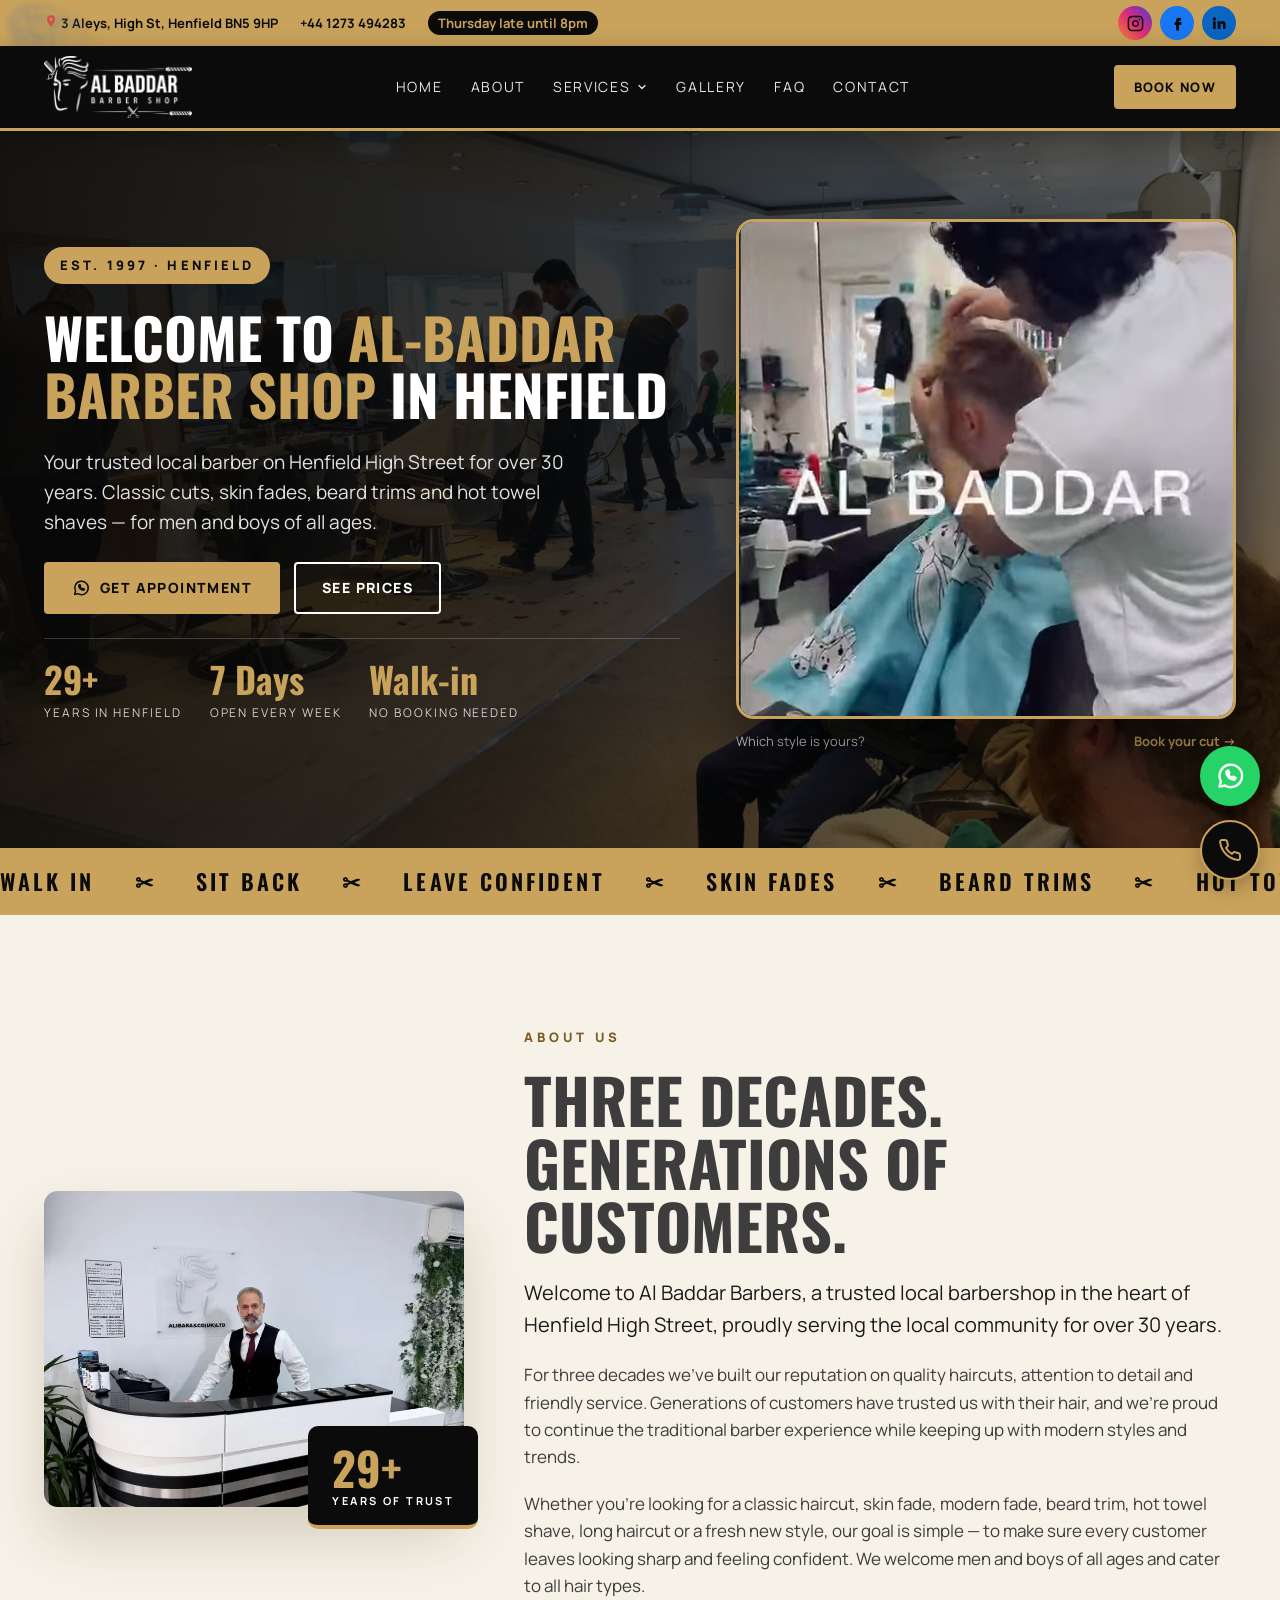
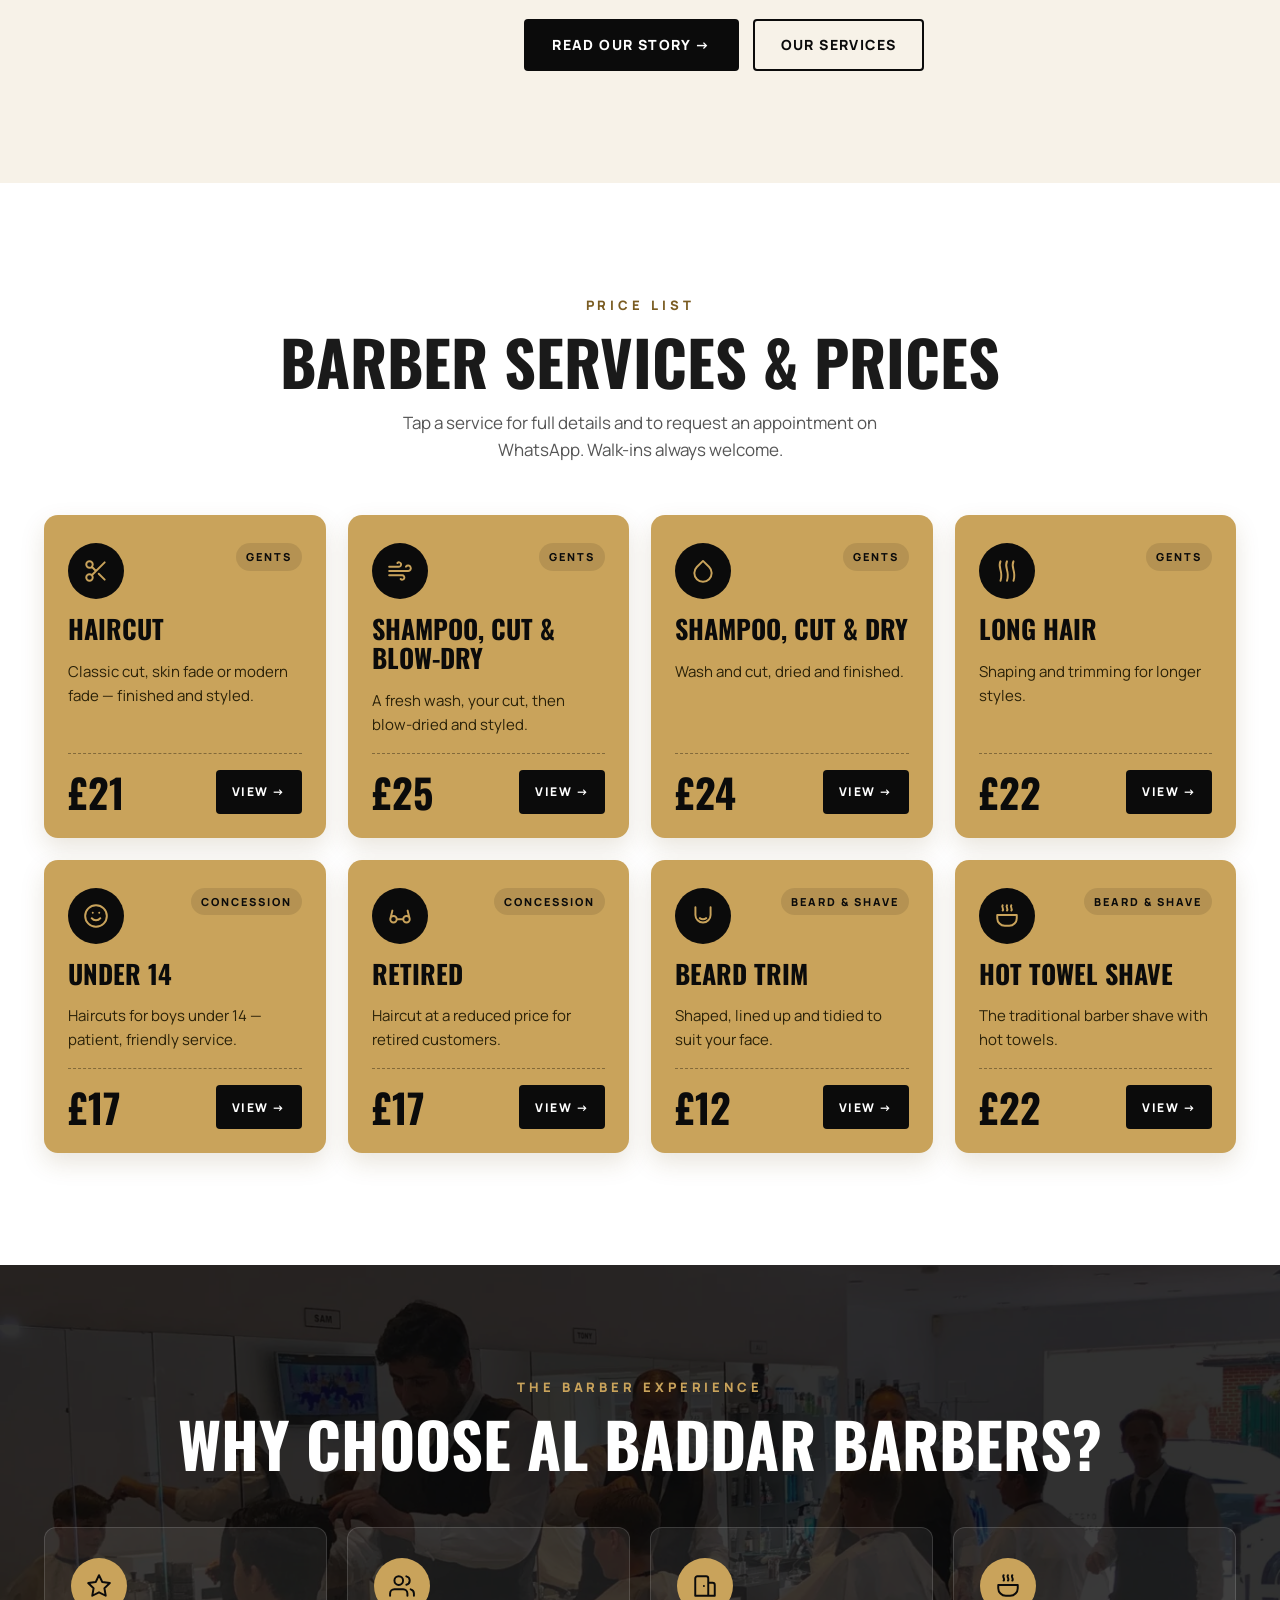
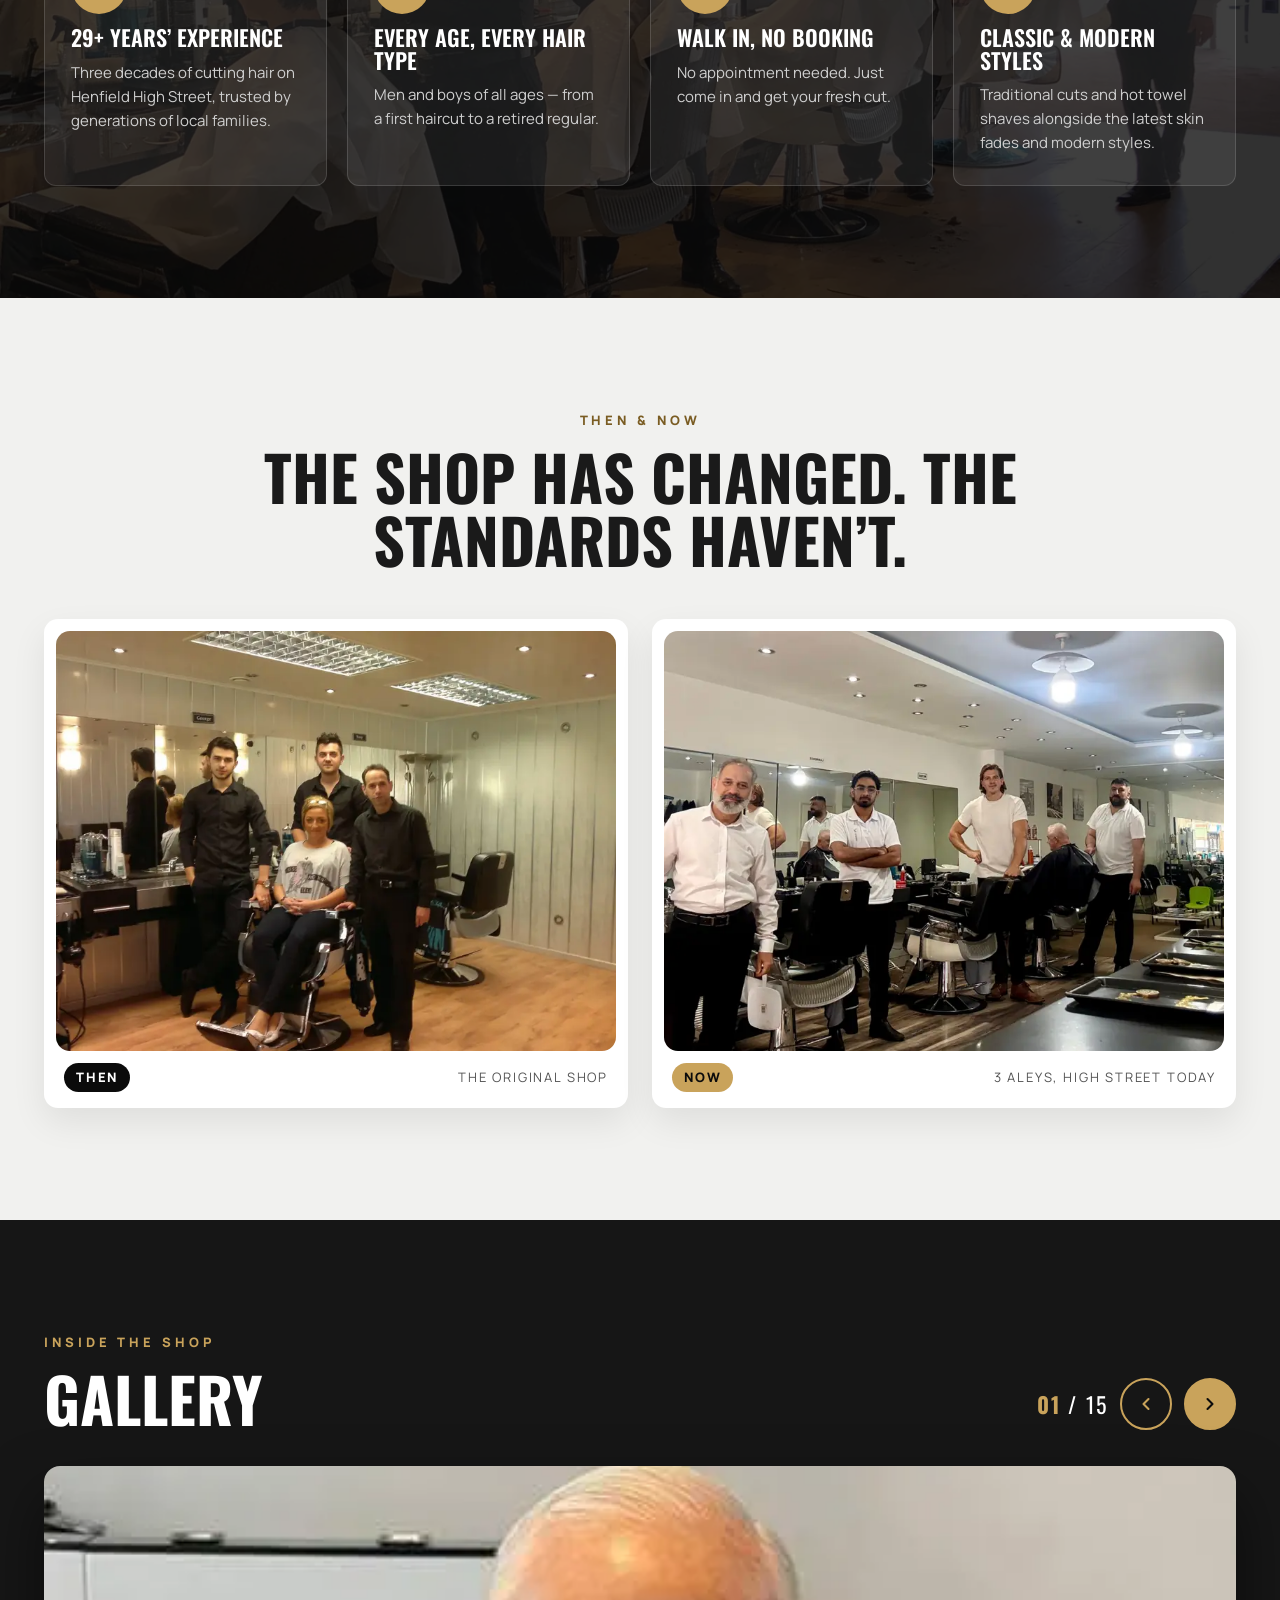
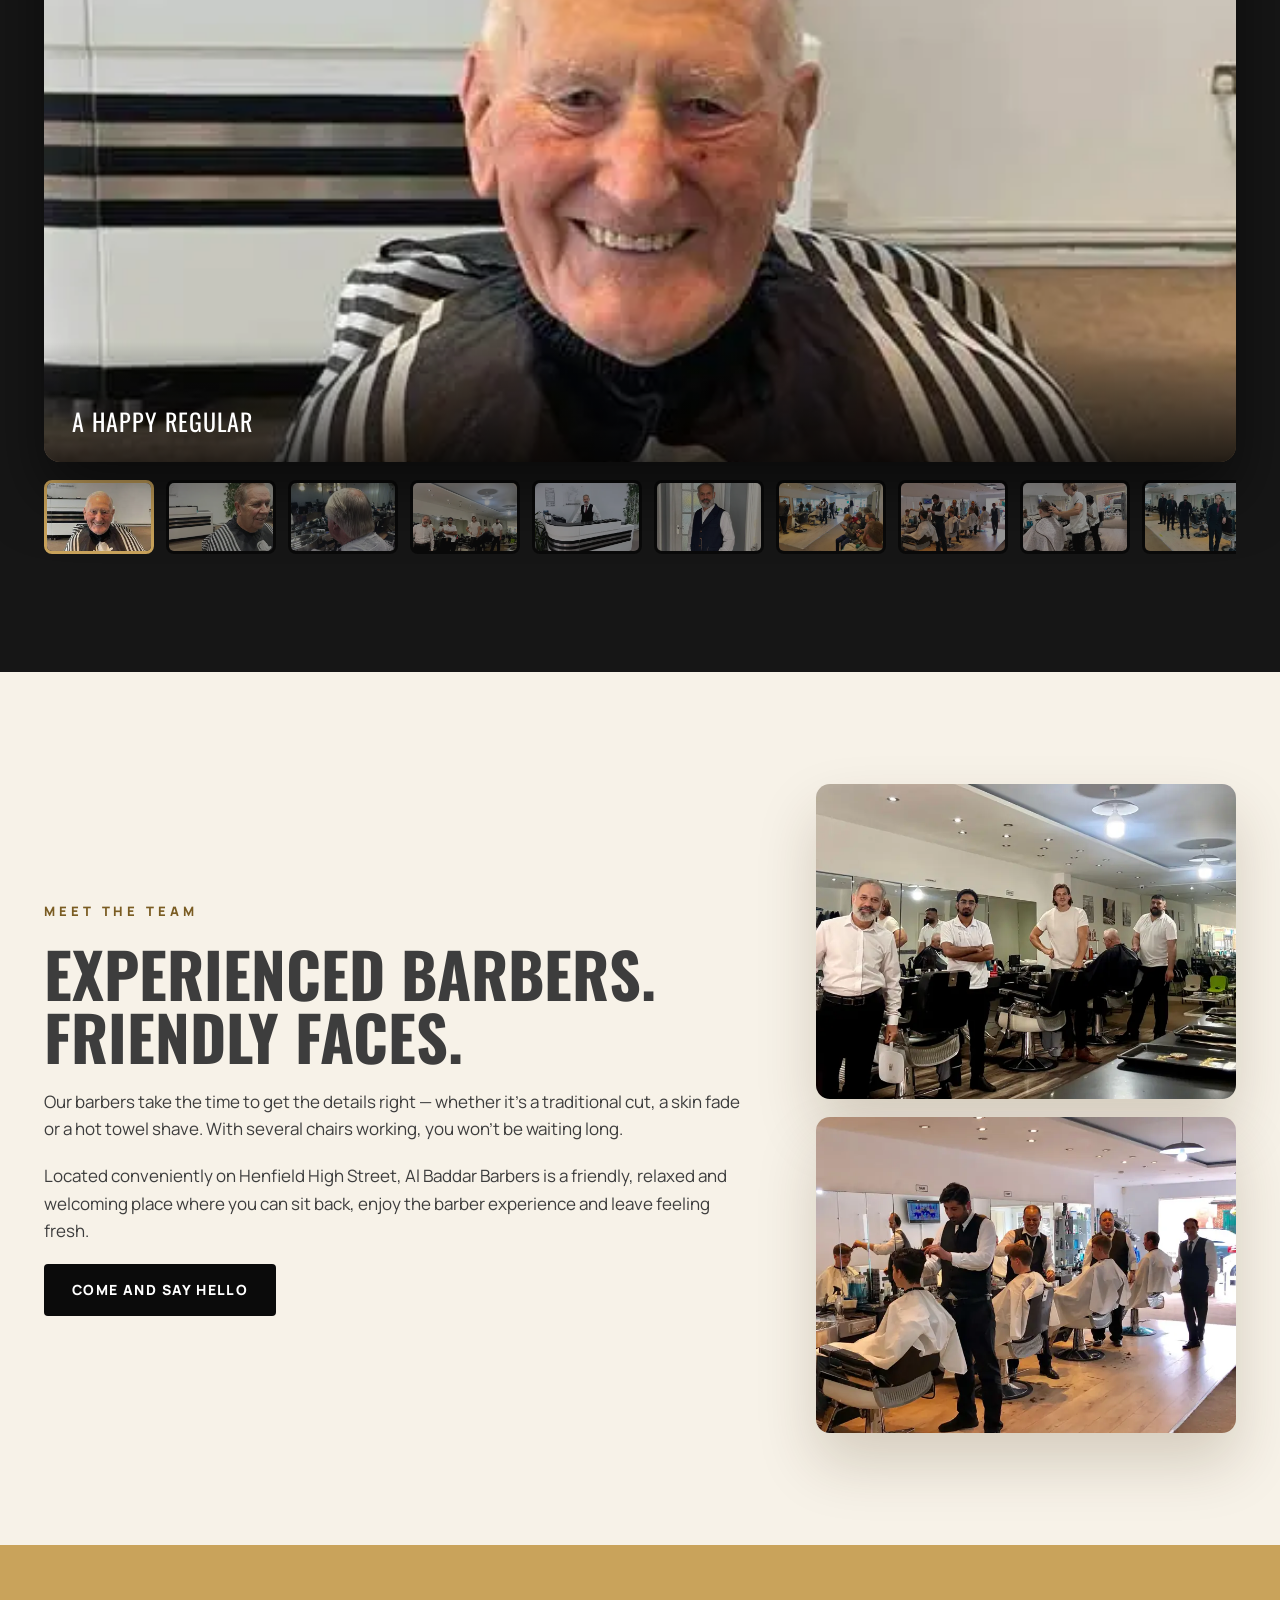
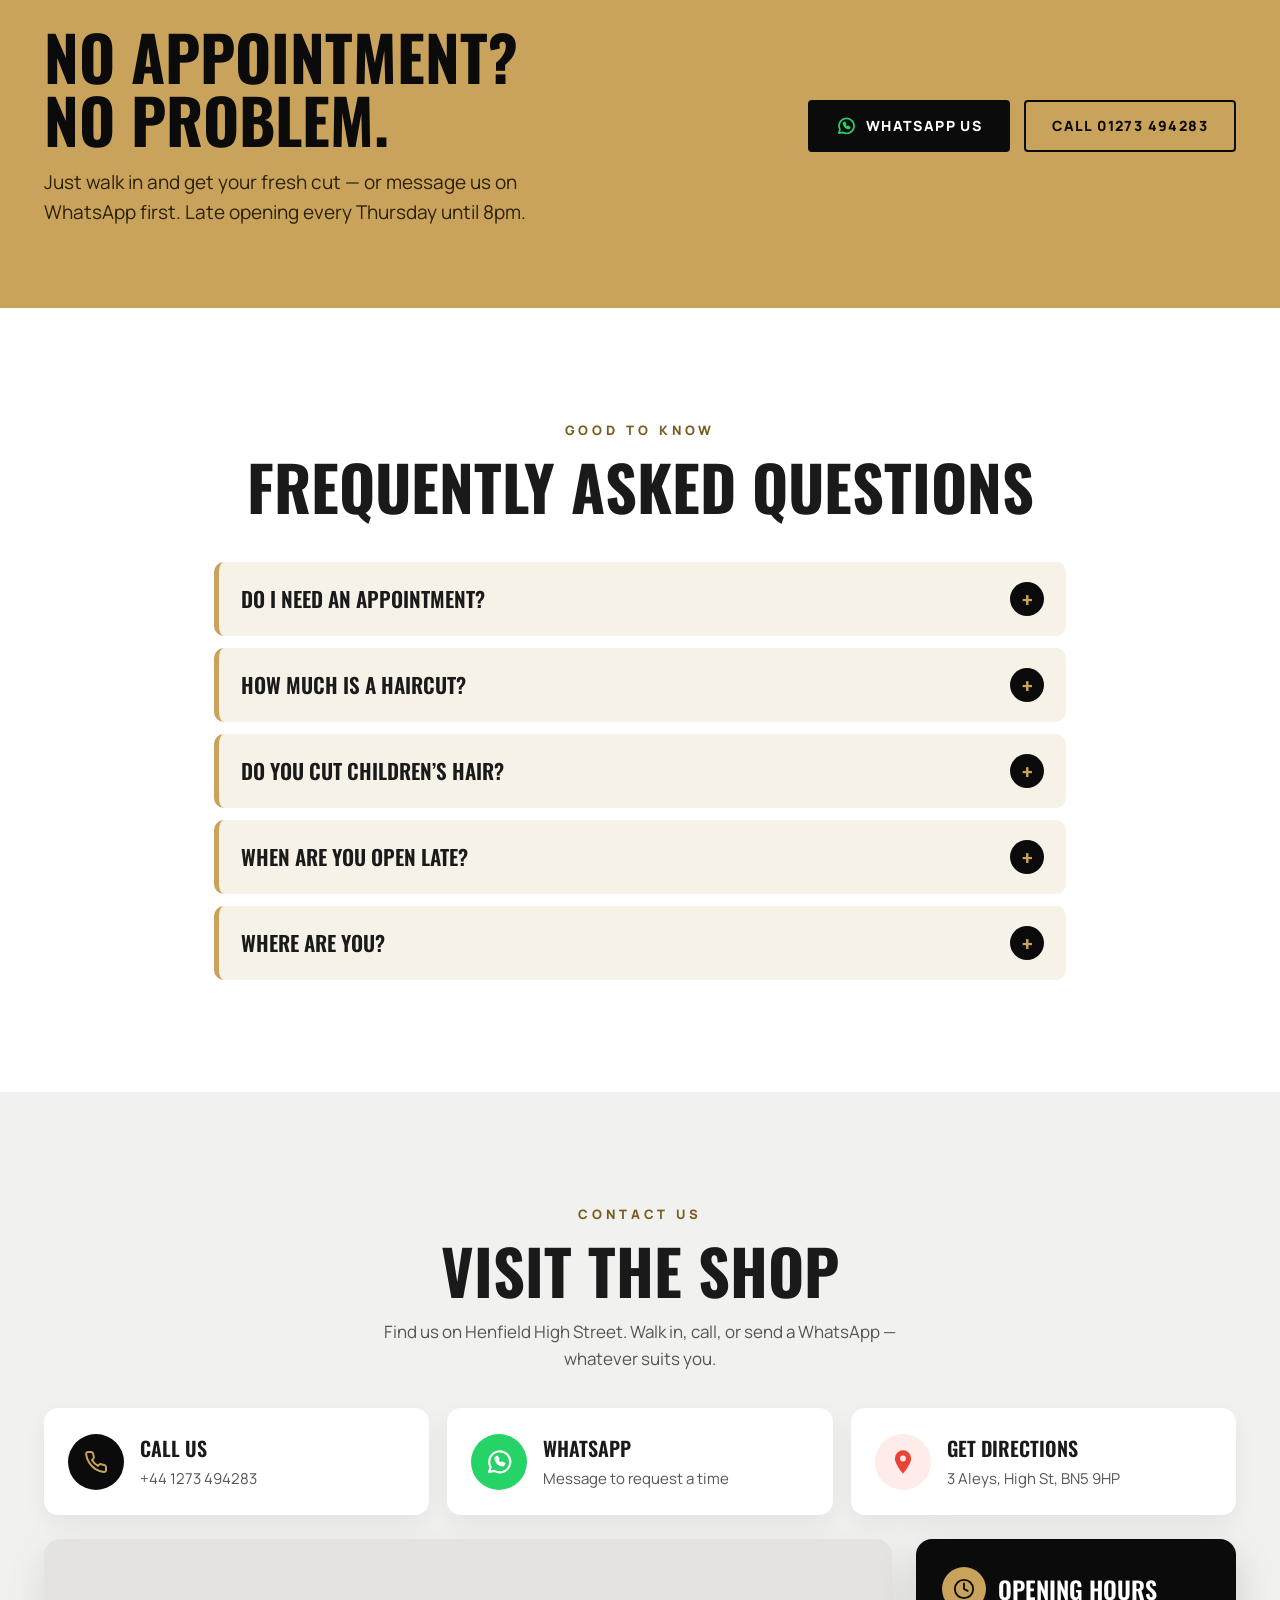
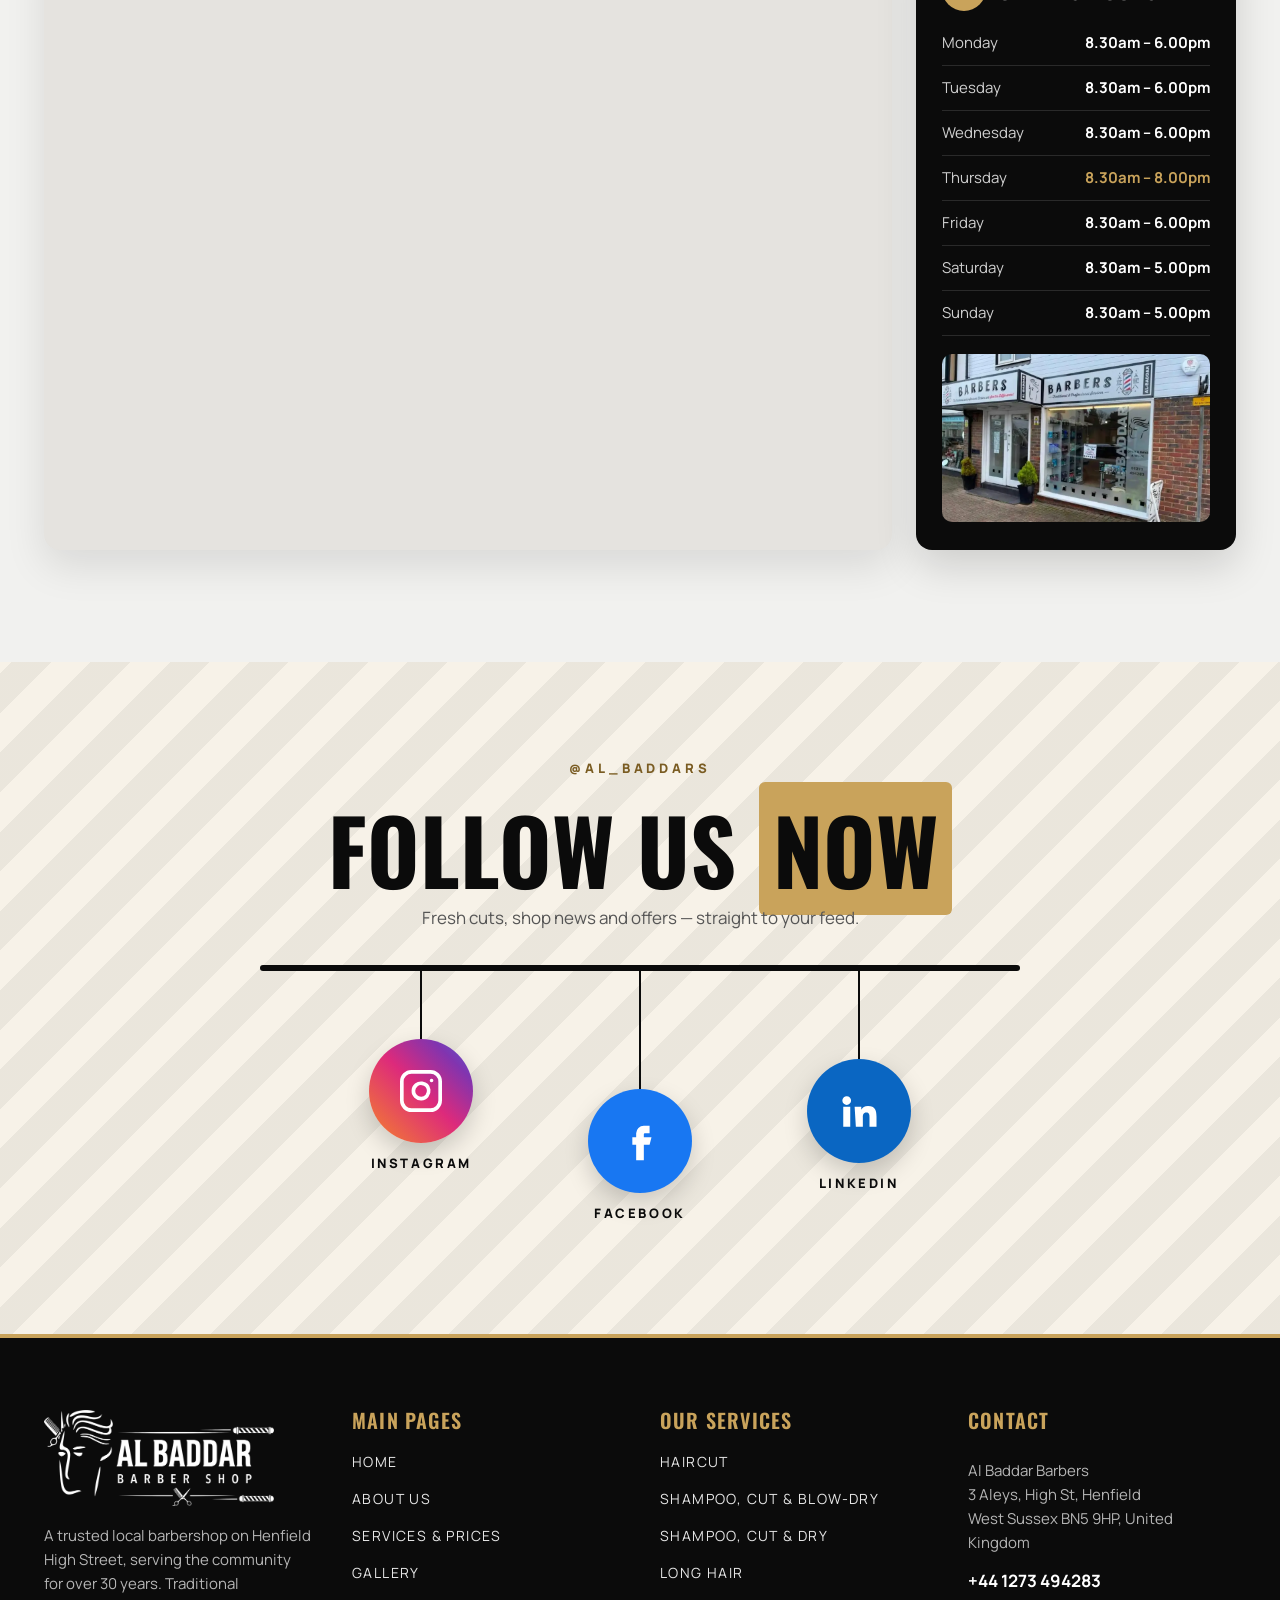
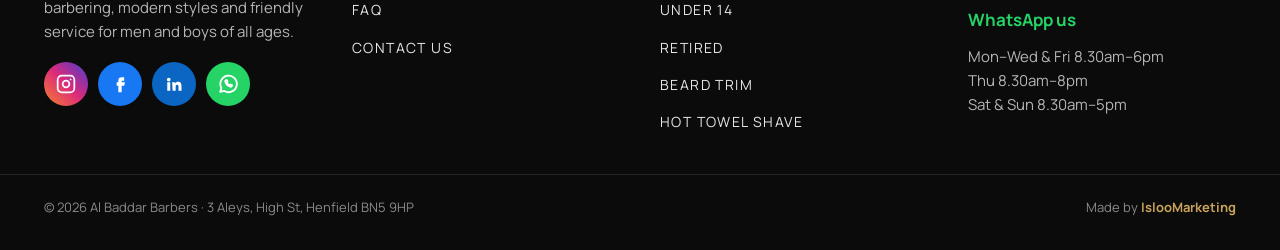
==== commit b9fb50bd: "Add files via upload" ====
--- a/index.html
+++ b/index.html
@@ -319,7 +319,7 @@
 <div class="stats"><div><b>29+</b><span>Years in Henfield</span></div><div><b>7 Days</b><span>Open every week</span></div><div><b>Walk-in</b><span>No booking needed</span></div></div>
 </div>
 <div class="hero-video">
-<div class="video"><video id="hero-video" muted loop playsinline preload="none" poster="assets/img/hero-shop-poster.webp" width="432" height="768" aria-label="A customer’s haircut being finished and styled at Al Baddar Barbers">
+<div class="video"><video id="hero-video" muted loop playsinline preload="none" poster="assets/img/hero-shop-poster.webp" width="576" height="576" aria-label="A customer’s haircut being finished and styled at Al Baddar Barbers">
 <source src="assets/video/hero-shop.webm" type="video/webm"><source src="assets/video/hero-shop.mp4" type="video/mp4"></video></div>
 <div class="video-note"><span>Which style is yours?</span><a href="https://wa.me/441273494283?text=Hi%20Al%20Baddar%20Barbers%2C%20I%20would%20like%20to%20book%20an%20appointment." target="_blank" rel="noopener">Book your cut →</a></div>
 </div>
@@ -401,7 +401,7 @@
 <p>Located conveniently on Henfield High Street, Al Baddar Barbers is a friendly, relaxed and welcoming place where you can sit back, enjoy the barber experience and leave feeling fresh.</p>
 <a class="btn btn-dark" href="#contact" style="align-self:flex-start">Come and Say Hello</a>
 </div>
-<figure class="rv" style="margin:0"><div class="ph ratio-43 shadow"><img src="assets/img/barbers-cutting-hair.webp" srcset="assets/img/barbers-cutting-hair-400.webp 400w, assets/img/barbers-cutting-hair-800.webp 800w, assets/img/barbers-cutting-hair.webp 1400w" sizes="(max-width: 900px) 100vw, 600px" alt="Barbers cutting customers’ hair at Al Baddar Barbers, Henfield" width="1400" height="1050" loading="lazy" decoding="async"></div></figure>
+<div class="team-pics rv"><div class="ph ratio-43 shadow"><img src="assets/img/team-today.webp" srcset="assets/img/team-today-400.webp 400w, assets/img/team-today-800.webp 800w, assets/img/team-today.webp 1050w" sizes="(max-width: 900px) 100vw, 600px" alt="The Al Baddar Barbers team today in the shop" width="1050" height="1400" loading="lazy" decoding="async" style="object-position:50% 72%"></div><div class="ph ratio-43 shadow"><img src="assets/img/barbers-cutting-hair.webp" srcset="assets/img/barbers-cutting-hair-400.webp 400w, assets/img/barbers-cutting-hair-800.webp 800w, assets/img/barbers-cutting-hair.webp 1400w" sizes="(max-width: 900px) 100vw, 600px" alt="Barbers cutting customers’ hair at Al Baddar Barbers, Henfield" width="1400" height="1050" loading="lazy" decoding="async"></div></div>
 </div></section>
 
 <section class="band bg-gold"><div class="container">
--- a/assets/css/style.min.css
+++ b/assets/css/style.min.css
@@ -1 +1 @@
-:root{--gold:#c9a35b;--gold-2:#d8b97c;--gold-text:#7a5c22;--black:#0b0b0b;--ink:#1a1a1a;--muted:#555;--line:#e4e0d6;--cream:#F7F2E8;--grey:#F1F1EF;--white:#fff;--wa:#25D366;--fb:#1877F2;--li:#0A66C2;--ig:linear-gradient(45deg,#F58529,#DD2A7B 50%,#8134AF 80%,#515BD4);--display:'Oswald',Impact,sans-serif;--body:'Manrope',system-ui,-apple-system,Segoe UI,sans-serif;--r:14px}*,*::before,*::after{box-sizing:border-box}html{scroll-behavior:smooth;scroll-padding-top:96px}body{margin:0;font-family:var(--body);font-size:17px;line-height:1.6;color:var(--ink);background:#fff;overflow-x:hidden}img,iframe{display:block;max-width:100%}img{height:auto}a{color:inherit}h1,h2,h3{font-family:var(--display);text-transform:uppercase;line-height:1.02;margin:0;font-weight:700}p{margin:0}:focus-visible{outline:3px solid var(--gold);outline-offset:3px}.skip{position:absolute;left:-999px;top:8px;z-index:100;background:var(--gold);color:var(--black);padding:10px 16px;font-weight:800}.skip:focus{left:8px}.sr-only{position:absolute;width:1px;height:1px;overflow:hidden;clip:rect(0 0 0 0);white-space:nowrap}.container{max-width:1240px;margin:0 auto;padding:0 24px}.section{padding:112px 0}.bg-cream{background:var(--cream)}.bg-grey{background:var(--grey)}.bg-white{background:#fff}.bg-dark{background:#161616;color:#fff}.bg-gold{background:var(--gold);color:var(--black)}.eyebrow{font-size:13px;font-weight:800;letter-spacing:.3em;text-transform:uppercase;color:var(--gold-text);margin-bottom:14px}.bg-dark .eyebrow,.photo-bg .eyebrow{color:var(--gold)}.h2{font-size:clamp(36px,5vw,62px)}.center{text-align:center}.lead{max-width:540px;margin:16px auto 0;color:var(--muted)}.stack{display:flex;flex-direction:column;gap:20px}.split{display:flex;flex-wrap:wrap;gap:60px;align-items:center}.split>*{flex:1 1 420px;min-width:0}.split>.grow{flex:999 1 460px}.muted{color:var(--muted)}.btn{display:inline-flex;align-items:center;justify-content:center;gap:10px;min-height:52px;padding:0 26px;border-radius:4px;font-weight:800;font-size:14px;letter-spacing:.1em;text-transform:uppercase;text-decoration:none;border:2px solid transparent;cursor:pointer;transition:background .25s,color .25s,transform .25s,border-color .25s}.btn:hover{transform:translateY(-2px)}.btn svg{flex:none}.btn-gold{background:var(--gold);color:var(--black)}.btn-gold:hover{background:var(--gold-2)}.btn-dark{background:var(--black);color:#fff}.btn-dark:hover{background:#333}.btn-light{border-color:#fff;color:#fff}.btn-light:hover{background:#fff;color:var(--black)}.btn-outline{border-color:var(--black);color:var(--black)}.btn-outline:hover{background:var(--black);color:#fff}.btn-sm{min-height:44px;padding:0 18px;font-size:13px}.btn-block{flex:1 1 240px;min-height:62px;font-size:15px}.soc{display:inline-flex;align-items:center;justify-content:center;width:40px;height:40px;border-radius:50%;color:#fff;transition:transform .25s}.soc:hover{transform:translateY(-3px) scale(1.06)}.soc-sm{width:34px;height:34px}.ig{background:var(--ig)}.fb{background:var(--fb)}.li{background:var(--li)}.wa{background:var(--wa)}.topbar{background:var(--gold);color:var(--black);font-size:13px;font-weight:700}.topbar .container{display:flex;justify-content:space-between;align-items:center;gap:16px;flex-wrap:wrap;padding-top:6px;padding-bottom:6px}.topbar .info{display:flex;gap:22px;align-items:center;flex-wrap:wrap}.topbar a{color:var(--black);text-decoration:none}.topbar .late{background:var(--black);color:var(--gold);padding:2px 10px;border-radius:20px}.topbar .socials{display:flex;gap:8px}.header{position:sticky;top:0;z-index:40;background:var(--black);border-bottom:3px solid var(--gold);box-shadow:0 6px 24px rgba(0,0,0,.25)}.header .container{display:flex;align-items:center;justify-content:space-between;gap:20px;padding-top:10px;padding-bottom:10px}.brand img{height:62px;width:auto}.nav{display:flex;gap:28px;align-items:center}.nav>a,.nav .dd>a{color:#e6e6e6;text-decoration:none;font-size:14px;letter-spacing:.12em;text-transform:uppercase;padding:14px 0;transition:color .2s}.nav>a:hover,.nav .dd>a:hover,.nav a[aria-current]{color:var(--gold)}.dd{position:relative}.dd>a{display:inline-flex;align-items:center;gap:6px}.dd-menu{display:none;position:absolute;top:100%;left:-20px;width:300px;flex-direction:column;background:#FFFDF6;border-top:3px solid var(--gold);border-radius:0 0 8px 8px;padding:10px;box-shadow:0 24px 48px rgba(0,0,0,.25)}.dd:hover .dd-menu,.dd:focus-within .dd-menu{display:flex}.dd-menu a{display:flex;justify-content:space-between;gap:12px;color:var(--ink);text-decoration:none;font-weight:600;font-size:14px;padding:11px 14px;border-radius:4px}.dd-menu a:hover{background:var(--gold)}.dd-menu b{font-weight:800}.header-cta{display:flex;gap:10px;align-items:center}.burger{display:none;position:relative}.burger summary{list-style:none;cursor:pointer;width:44px;height:44px;border:1.5px solid var(--gold);border-radius:4px;display:flex;align-items:center;justify-content:center;color:var(--gold)}.burger summary::-webkit-details-marker{display:none}.mnav{position:absolute;right:0;top:58px;width:290px;background:#FFFDF6;border-top:3px solid var(--gold);border-radius:0 0 8px 8px;padding:14px 16px;display:flex;flex-direction:column;box-shadow:0 24px 48px rgba(0,0,0,.3)}.mnav a{color:var(--ink);text-decoration:none;font-weight:700;text-transform:uppercase;letter-spacing:.1em;font-size:14px;padding:10px 0}.mnav a.sub{font-size:13px;text-transform:none;letter-spacing:0;padding:6px 0 6px 14px;font-weight:600}.mnav a:hover{color:var(--gold-text)}.hero{position:relative;overflow:hidden;background:#111;color:#fff}.photo-bg{position:relative;overflow:hidden;color:#fff;background:#111}.photo-bg>img.bg,.hero>img.bg{position:absolute;inset:0;width:100%;height:100%;object-fit:cover}.hero::before{content:"";position:absolute;inset:0;background:linear-gradient(100deg,rgba(8,8,8,.93),rgba(8,8,8,.8) 45%,rgba(8,8,8,.5));z-index:1}.photo-bg::before{content:"";position:absolute;inset:0;background:rgba(10,10,10,.84);z-index:1}.hero>.container,.photo-bg>.container{position:relative;z-index:2}.hero .container{display:flex;flex-wrap:wrap;gap:56px;align-items:center;padding-top:88px;padding-bottom:96px}.hero-copy{flex:1 1 480px;min-width:0;display:flex;flex-direction:column;gap:24px}.pill{align-self:flex-start;font-size:13px;font-weight:800;letter-spacing:.24em;text-transform:uppercase;background:var(--gold);color:var(--black);padding:8px 16px;border-radius:40px}.hero h1{font-size:clamp(34px,4.4vw,58px);line-height:1.02}.hero h1 span{color:var(--gold)}.hero p.intro{max-width:540px;color:#e2e2e2;font-size:19px}.btn-row{display:flex;gap:14px;flex-wrap:wrap}.stats{display:flex;gap:28px;flex-wrap:wrap;padding-top:22px;border-top:1px solid rgba(255,255,255,.2)}.stats b{display:block;font-family:var(--display);font-size:36px;line-height:1;color:var(--gold)}.stats span{font-size:12px;letter-spacing:.16em;color:#d0d0d0;text-transform:uppercase}.hero-video{flex:0 1 340px;min-width:0;max-width:340px;margin:0 auto}.video{position:relative;aspect-ratio:9/16;border-radius:18px;overflow:hidden;border:3px solid var(--gold);box-shadow:0 30px 60px rgba(0,0,0,.5);background:#000}.video video{position:absolute;inset:0;width:100%;height:100%;object-fit:cover}.video-note{display:flex;justify-content:space-between;gap:12px;margin-top:12px;font-size:13px;color:#cfcfcf}.video-note a{color:var(--gold);font-weight:700;text-decoration:none}.marquee{background:var(--gold);color:var(--black);overflow:hidden}.marquee div{display:flex;gap:40px;width:max-content;padding:16px 0;font-family:var(--display);font-size:22px;font-weight:600;letter-spacing:.14em;text-transform:uppercase;white-space:nowrap;animation:mq 32s linear infinite}@keyframes mq{to{transform:translateX(-50%)}}.ph{overflow:hidden;position:relative;border-radius:var(--r)}.ph img{width:100%;height:100%;object-fit:cover;transition:transform 1s}.ph:hover img{transform:scale(1.05)}.shadow{box-shadow:0 30px 60px rgba(60,40,0,.18)}.ratio-43{aspect-ratio:4/3}.ratio-45{aspect-ratio:4/5}.badge{position:absolute;right:-14px;bottom:-22px;background:var(--black);color:#fff;padding:18px 24px;border-radius:10px;border-bottom:4px solid var(--gold);line-height:1}.badge b{display:block;font-family:var(--display);font-size:46px;color:var(--gold)}.badge span{font-size:11px;letter-spacing:.22em;font-weight:700}.rel{position:relative}.about-copy{color:#3d3d3d}.about-copy .big{font-size:20px;color:var(--ink)}.cards{display:grid;grid-template-columns:repeat(auto-fill,minmax(260px,1fr));gap:22px;margin-top:52px}.card{text-decoration:none;color:var(--black);background:var(--gold);border-radius:var(--r);padding:28px 24px 24px;display:flex;flex-direction:column;gap:16px;min-height:290px;box-shadow:0 10px 24px rgba(110,80,25,.15);transition:transform .3s,box-shadow .3s}.card:hover{transform:translateY(-8px);box-shadow:0 22px 44px rgba(110,80,25,.28)}.card .top{display:flex;justify-content:space-between;align-items:flex-start;gap:12px}.ic{width:56px;height:56px;border-radius:50%;background:var(--black);color:var(--gold);display:flex;align-items:center;justify-content:center;flex:none}.tag{font-size:11px;font-weight:800;letter-spacing:.18em;text-transform:uppercase;background:rgba(0,0,0,.1);padding:5px 10px;border-radius:20px}.card h3{font-size:26px;line-height:1.1}.card p{color:#2a2108;font-size:15px;flex-grow:1}.card .foot{display:flex;align-items:center;justify-content:space-between;gap:12px;border-top:1.5px dashed rgba(0,0,0,.35);padding-top:16px}.price{font-family:var(--display);font-size:40px;font-weight:700;line-height:1}.cbtn{display:inline-flex;align-items:center;min-height:44px;padding:0 16px;background:var(--black);color:#fff;border-radius:4px;font-size:12px;font-weight:800;letter-spacing:.12em;text-transform:uppercase;transition:background .25s,color .25s}.card:hover .cbtn{background:#fff;color:var(--black)}.card.mini{padding:0;min-height:0;overflow:hidden;gap:0}.card.mini img{aspect-ratio:16/9;width:100%;object-fit:cover}.card.mini .foot{border:0;padding:18px 20px}.card.mini h3{font-size:20px}.card.mini .price{font-size:26px;margin-top:4px}.features{display:grid;grid-template-columns:repeat(auto-fit,minmax(240px,1fr));gap:20px;margin-top:52px}.feat{background:rgba(255,255,255,.07);border:1px solid rgba(255,255,255,.14);border-radius:12px;padding:30px 26px;display:flex;flex-direction:column;gap:12px;transition:background .3s,transform .3s}.feat:hover{background:rgba(201,163,91,.18);transform:translateY(-4px)}.feat .ic{background:var(--gold);color:var(--black)}.feat h3{font-size:22px;font-weight:600}.feat p{color:#cfcfcf;font-size:15px}.duo{display:grid;grid-template-columns:repeat(auto-fit,minmax(300px,1fr));gap:24px;margin-top:48px}.duo figure{margin:0;background:#fff;border-radius:var(--r);padding:12px;box-shadow:0 14px 34px rgba(0,0,0,.08)}.duo figcaption{display:flex;justify-content:space-between;align-items:center;padding:12px 8px 4px;font-size:13px;letter-spacing:.14em;text-transform:uppercase;color:var(--muted)}.chip{font-weight:800;padding:4px 12px;border-radius:20px;background:var(--black);color:#fff}.chip.gold{background:var(--gold);color:var(--black)}.slider-head{display:flex;justify-content:space-between;align-items:flex-end;gap:24px;flex-wrap:wrap;margin-bottom:36px}.slider-ctrl{display:flex;align-items:center;gap:12px}.count{font-family:var(--display);font-size:22px;letter-spacing:.1em}.count b{color:var(--gold);font-weight:700}.sbtn{width:52px;height:52px;border-radius:50%;border:2px solid var(--gold);background:transparent;color:var(--gold);cursor:pointer;display:flex;align-items:center;justify-content:center;transition:background .25s,color .25s}.sbtn:hover,.sbtn.solid{background:var(--gold);color:var(--black)}.slides{position:relative;aspect-ratio:16/8;border-radius:16px;overflow:hidden;background:#000;box-shadow:0 30px 60px rgba(0,0,0,.5)}.slides figure{position:absolute;inset:0;margin:0;opacity:0;transition:opacity .9s ease}.slides figure.on{opacity:1}.slides img{width:100%;height:100%;object-fit:cover}.slides figcaption{position:absolute;left:0;right:0;bottom:0;padding:60px 28px 22px;background:linear-gradient(transparent,rgba(0,0,0,.75));font-family:var(--display);font-size:24px;letter-spacing:.04em;text-transform:uppercase}.thumbs{display:flex;gap:12px;margin-top:18px;overflow-x:auto;padding-bottom:6px}.thumbs button{flex:none;width:110px;height:74px;padding:0;border-radius:8px;overflow:hidden;cursor:pointer;border:3px solid transparent;opacity:.55;background:#000;transition:opacity .3s,border-color .3s}.thumbs button.on{border-color:var(--gold);opacity:1}.thumbs img{width:100%;height:100%;object-fit:cover}.band .container{display:flex;flex-wrap:wrap;gap:32px;align-items:center;justify-content:space-between;padding-top:80px;padding-bottom:80px}.band p{margin-top:16px;font-size:19px;color:#2a2108;max-width:560px}.faq{max-width:900px}.faq-list{display:flex;flex-direction:column;gap:12px;margin-top:44px}.faq details{background:var(--cream);border-radius:10px;border-left:5px solid var(--gold);padding:0 22px}.faq summary{list-style:none;cursor:pointer;display:flex;justify-content:space-between;align-items:center;gap:20px;padding:20px 0;font-family:var(--display);font-size:21px;font-weight:600;text-transform:uppercase}.faq summary::-webkit-details-marker{display:none}.pm{flex:none;width:34px;height:34px;border-radius:50%;background:var(--black);color:var(--gold);display:flex;align-items:center;justify-content:center;font-size:24px;line-height:1;transition:transform .3s}.faq details[open] .pm{transform:rotate(45deg)}.faq details p{padding:0 0 22px;color:#3d3d3d}.ccards{display:grid;grid-template-columns:repeat(auto-fit,minmax(240px,1fr));gap:18px;margin:36px 0 24px}.ccard{text-decoration:none;background:#fff;border-radius:var(--r);padding:24px;display:flex;gap:16px;align-items:center;box-shadow:0 8px 22px rgba(0,0,0,.06);transition:transform .25s,box-shadow .25s}.ccard:hover{transform:translateY(-4px);box-shadow:0 18px 40px rgba(0,0,0,.12)}.ccard strong{display:block;font-family:var(--display);font-size:20px;font-weight:600;text-transform:uppercase}.ccard span.t{color:var(--muted);font-size:15px}.ccard .ic.wa{background:var(--wa);color:#fff}.ccard .ic.pin{background:#FDECEA}.visit{display:flex;flex-wrap:wrap;gap:24px}.map{flex:999 1 560px;min-width:0;min-height:480px;border-radius:16px;overflow:hidden;box-shadow:0 16px 40px rgba(0,0,0,.1);background:#e5e3df}.map iframe{width:100%;height:100%;min-height:480px;border:0}.hours{flex:1 1 320px;min-width:0;background:var(--black);color:#fff;border-radius:16px;padding:28px 26px;box-shadow:0 16px 40px rgba(0,0,0,.15)}.hours h3{display:flex;align-items:center;gap:12px;font-size:24px;font-weight:600;margin-bottom:10px}.hours h3 .ic{width:44px;height:44px;background:var(--gold);color:var(--black)}.hours dl{margin:0}.hours dl div{display:flex;justify-content:space-between;gap:16px;padding:10px 0;border-bottom:1px solid #2a2a2a;font-size:15px}.hours dt{color:#cfcfcf}.hours dd{margin:0;font-weight:700;text-align:right}.hours .late{color:var(--gold)}.hours .closed{color:#ff8a80}.hours .ph{margin-top:18px;aspect-ratio:16/10;border-radius:10px}.follow{background-color:var(--cream);background-image:repeating-linear-gradient(-45deg,rgba(0,0,0,.05) 0 28px,transparent 28px 56px);animation:fbg 30s linear infinite;text-align:center}@keyframes fbg{to{background-position:791.96px 0}}.follow .container{display:flex;flex-direction:column;align-items:center;gap:10px;padding-top:96px;padding-bottom:110px}.follow h2{font-size:clamp(44px,7vw,92px);color:var(--black)}.follow h2 span{background:var(--gold);padding:0 14px;border-radius:6px}.rail{width:100%;max-width:760px;height:6px;background:var(--black);border-radius:3px;margin-top:24px}.hangers{width:100%;max-width:640px;display:flex;justify-content:space-around;gap:16px;margin-top:-12px}.hang{display:flex;flex-direction:column;align-items:center;transform-origin:50% 0;animation:swing 2.8s ease-in-out infinite alternate}.hang:nth-child(2){animation-delay:-1.1s}.hang:nth-child(3){animation-delay:-2s}@keyframes swing{from{transform:rotate(-9deg)}to{transform:rotate(9deg)}}.hang .string{width:2px;height:var(--len,80px);background:var(--black)}.hang a{display:flex;flex-direction:column;align-items:center;gap:10px;text-decoration:none;color:var(--black);font-size:13px;font-weight:800;letter-spacing:.2em;text-transform:uppercase}.hang .soc{width:104px;height:104px;box-shadow:0 10px 24px rgba(0,0,0,.18)}.footer{background:var(--black);color:#fff;border-top:4px solid var(--gold)}.footer .cols{display:grid;grid-template-columns:repeat(auto-fit,minmax(220px,1fr));gap:40px;padding-top:72px;padding-bottom:40px}.footer h2{font-size:20px;font-weight:600;letter-spacing:.06em;color:var(--gold);margin-bottom:16px}.footer p,.footer address{color:#b5b5b5;font-size:15px;font-style:normal}.footer ul{list-style:none;margin:0;padding:0;display:flex;flex-direction:column;gap:10px}.footer ul a{color:#e6e6e6;text-decoration:none;font-size:14px;letter-spacing:.1em;text-transform:uppercase}.footer ul a:hover{color:var(--gold)}.footer .logo{width:230px}.footer .socials{display:flex;gap:10px;margin-top:18px}.footer .socials .soc{width:44px;height:44px}.footer .contact{display:flex;flex-direction:column;gap:12px}.footer .contact a{text-decoration:none;font-weight:700}.legal{border-top:1px solid #262626;color:#8a8a8a;font-size:13px}.legal .container{display:flex;justify-content:space-between;flex-wrap:wrap;gap:12px;padding-top:22px;padding-bottom:32px}.fabs{position:fixed;right:20px;bottom:20px;z-index:50;display:flex;flex-direction:column;gap:14px}.fab{width:60px;height:60px;border-radius:50%;display:flex;align-items:center;justify-content:center;box-shadow:0 8px 20px rgba(0,0,0,.25);animation:pulse 2.4s infinite;transition:transform .25s}.fab:hover{transform:scale(1.08)}.fab.wa{background:var(--wa);color:#fff}.fab.call{background:var(--black);color:var(--gold);border:2px solid var(--gold);animation-delay:1.2s}@keyframes pulse{0%{box-shadow:0 0 0 0 rgba(37,211,102,.55)}70%{box-shadow:0 0 0 16px rgba(37,211,102,0)}100%{box-shadow:0 0 0 0 rgba(37,211,102,0)}}.fly-layer{position:fixed;inset:0;z-index:3;pointer-events:none;overflow:hidden;color:#8a8a8a}.fly{position:absolute;top:0;left:0;will-change:transform}.fly:nth-child(1){animation:fA 38s linear infinite;opacity:.16;filter:blur(1.5px)}.fly:nth-child(2){animation:fB 44s linear -12s infinite;opacity:.14;filter:blur(2.5px)}.fly:nth-child(3){animation:fC 40s linear -20s infinite;opacity:.15;filter:blur(2px)}.fly:nth-child(4){animation:fD 46s linear -8s infinite;opacity:.12;filter:blur(3px)}.fly:nth-child(5){animation:fE 36s linear -15s infinite;opacity:.16;filter:blur(1.5px)}.fly:nth-child(6){animation:fA 42s linear -26s infinite;opacity:.14;filter:blur(2px)}.fly:nth-child(7){animation:fC 50s linear -33s infinite;opacity:.12;filter:blur(3px)}.fly:nth-child(8){animation:fB 39s linear -3s infinite;opacity:.14;filter:blur(2px)}@keyframes fA{from{transform:translate(-15vw,15vh) rotate(0)}to{transform:translate(110vw,60vh) rotate(320deg)}}@keyframes fB{from{transform:translate(110vw,85vh) rotate(0)}to{transform:translate(-15vw,5vh) rotate(-260deg)}}@keyframes fC{from{transform:translate(30vw,110vh) rotate(0)}to{transform:translate(75vw,-20vh) rotate(200deg)}}@keyframes fD{from{transform:translate(85vw,-20vh) rotate(0)}to{transform:translate(10vw,110vh) rotate(-180deg)}}@keyframes fE{from{transform:translate(-15vw,75vh) rotate(0)}to{transform:translate(110vw,25vh) rotate(240deg)}}.crumbs{font-size:13px;font-weight:700;letter-spacing:.12em;text-transform:uppercase;color:#777;padding-top:28px}.crumbs ol{list-style:none;margin:0;padding:0;display:flex;gap:10px;flex-wrap:wrap}.crumbs li+li::before{content:"/";margin-right:10px}.crumbs a{color:#777;text-decoration:none}.crumbs a:hover{color:var(--black)}.crumbs [aria-current]{color:var(--gold-text)}.product{display:flex;flex-wrap:wrap;gap:56px;align-items:flex-start;padding-top:28px;padding-bottom:96px}.gallery{flex:1 1 440px;min-width:0;display:flex;flex-direction:column;gap:14px}.main-img{position:relative;aspect-ratio:4/3.3;border-radius:16px;overflow:hidden;background:#000;box-shadow:0 30px 60px rgba(60,40,0,.2)}.main-img img{width:100%;height:100%;object-fit:cover;transition:opacity .4s}.main-img .price-tag{position:absolute;left:16px;top:16px;background:var(--gold);color:var(--black);font-family:var(--display);font-size:26px;font-weight:700;padding:4px 16px;border-radius:6px}.pthumbs{display:grid;grid-template-columns:repeat(4,minmax(0,1fr));gap:12px}.pthumbs button{padding:0;aspect-ratio:1/1;border-radius:10px;overflow:hidden;border:3px solid transparent;opacity:.6;cursor:pointer;background:#000;transition:opacity .25s,border-color .25s}.pthumbs button.on{border-color:var(--gold);opacity:1}.pthumbs img{width:100%;height:100%;object-fit:cover}.pinfo{flex:999 1 440px;min-width:0;display:flex;flex-direction:column;gap:20px}.pinfo .tag{align-self:flex-start;background:var(--black);color:var(--gold);font-size:12px;padding:6px 14px}.pinfo h1{font-size:clamp(42px,6vw,72px);color:var(--black)}.pprice{display:flex;align-items:center;gap:16px;flex-wrap:wrap}.pprice .price{font-size:60px}.pprice span{color:var(--muted);font-size:15px;border-left:2px solid var(--gold);padding-left:14px}.includes{background:#fff;border-radius:var(--r);padding:22px 24px;box-shadow:0 10px 26px rgba(0,0,0,.06)}.includes h2{font-family:var(--body);font-size:12px;font-weight:800;letter-spacing:.22em;color:var(--gold-text);margin-bottom:10px}.includes ul{list-style:none;margin:0;padding:0;display:flex;flex-direction:column;gap:10px}.includes li{display:flex;gap:12px;align-items:center}.tick{flex:none;width:24px;height:24px;border-radius:50%;background:var(--gold);display:flex;align-items:center;justify-content:center}.chips{display:flex;gap:10px;flex-wrap:wrap;font-size:13px;font-weight:700;color:#3d3d3d}.chips span{background:#fff;padding:8px 14px;border-radius:20px}.details{display:grid;grid-template-columns:repeat(auto-fit,minmax(300px,1fr));gap:48px}.know{background:var(--black);color:#fff;border-radius:16px;padding:30px 28px;border-bottom:5px solid var(--gold)}.know h2{font-size:24px;font-weight:600;color:var(--gold);margin-bottom:10px}.know dl{margin:0}.know dl div{display:flex;justify-content:space-between;gap:16px;padding:10px 0;border-bottom:1px solid #2a2a2a}.know dl div:last-child{border:0}.know dt{color:#b5b5b5}.know dd{margin:0;text-align:right}.nf{min-height:60vh;display:flex;flex-direction:column;align-items:center;justify-content:center;gap:20px;text-align:center;padding:96px 24px}.nf b{font-family:var(--display);font-size:140px;line-height:1;color:var(--gold)}.page-hero .container{padding-top:64px;padding-bottom:72px}.page-hero h1{font-size:clamp(36px,5vw,64px);color:#fff}.page-hero .intro{margin-top:16px;max-width:620px;color:#e2e2e2;font-size:19px}.page-hero .eyebrow{margin-top:22px}.crumbs.light{padding-top:0;color:#bdbdbd}.crumbs.light a{color:#bdbdbd}.crumbs.light a:hover{color:#fff}.crumbs.light [aria-current]{color:var(--gold)}.strip .container{display:grid;grid-template-columns:repeat(auto-fit,minmax(200px,1fr));gap:20px;padding-top:56px;padding-bottom:16px}.strip .container>div{background:var(--black);color:#fff;border-radius:var(--r);padding:26px 24px;border-bottom:4px solid var(--gold)}.strip b{display:block;font-family:var(--display);font-size:48px;line-height:1;color:var(--gold)}.strip span{font-size:13px;letter-spacing:.14em;text-transform:uppercase;color:#d0d0d0}.addr{font-style:normal;background:#fff;border-radius:var(--r);padding:20px 22px;border-left:5px solid var(--gold);line-height:1.7}.book{background:#fff;border-radius:16px;padding:30px 28px;display:flex;flex-direction:column;gap:16px;box-shadow:0 20px 50px rgba(60,40,0,.12)}.book .row2{display:grid;grid-template-columns:repeat(auto-fit,minmax(200px,1fr));gap:16px}.book label{display:flex;flex-direction:column;gap:6px;font-size:13px;font-weight:800;letter-spacing:.08em;text-transform:uppercase;color:var(--ink)}.book input,.book select,.book textarea{font:inherit;font-size:16px;font-weight:500;letter-spacing:0;text-transform:none;color:var(--ink);background:var(--cream);border:2px solid transparent;border-radius:8px;padding:12px 14px;min-height:48px}.book input:focus,.book select:focus,.book textarea:focus{outline:none;border-color:var(--gold);background:#fff}.book .btn-block{flex:none;width:100%}.js .rv{opacity:0;transform:translateY(40px);transition:opacity .8s ease,transform .8s ease}.js .rv.in{opacity:1;transform:none}@media (max-width:900px){.nav,.hide-sm{display:none !important}.burger{display:block}.section{padding:80px 0}}@media (max-width:600px){.hero-video{max-width:300px}.slides{aspect-ratio:4/3}.hide-xs{display:none !important}.brand img{height:48px}.badge{right:8px}.hang .soc{width:84px;height:84px}}@media (prefers-reduced-motion:reduce){*,*::before,*::after{animation:none !important;transition:none !important}.fly-layer{display:none}.js .rv{opacity:1;transform:none}}+:root{--gold:#c9a35b;--gold-2:#d8b97c;--gold-text:#7a5c22;--black:#0b0b0b;--ink:#1a1a1a;--muted:#555;--line:#e4e0d6;--cream:#F7F2E8;--grey:#F1F1EF;--white:#fff;--wa:#25D366;--fb:#1877F2;--li:#0A66C2;--ig:linear-gradient(45deg,#F58529,#DD2A7B 50%,#8134AF 80%,#515BD4);--display:'Oswald',Impact,sans-serif;--body:'Manrope',system-ui,-apple-system,Segoe UI,sans-serif;--r:14px}*,*::before,*::after{box-sizing:border-box}html{scroll-behavior:smooth;scroll-padding-top:96px}body{margin:0;font-family:var(--body);font-size:17px;line-height:1.6;color:var(--ink);background:#fff;overflow-x:hidden}img,iframe{display:block;max-width:100%}img{height:auto}a{color:inherit}h1,h2,h3{font-family:var(--display);text-transform:uppercase;line-height:1.02;margin:0;font-weight:700}p{margin:0}:focus-visible{outline:3px solid var(--gold);outline-offset:3px}.skip{position:absolute;left:-999px;top:8px;z-index:100;background:var(--gold);color:var(--black);padding:10px 16px;font-weight:800}.skip:focus{left:8px}.sr-only{position:absolute;width:1px;height:1px;overflow:hidden;clip:rect(0 0 0 0);white-space:nowrap}.container{max-width:1240px;margin:0 auto;padding:0 24px}.section{padding:112px 0}.bg-cream{background:var(--cream)}.bg-grey{background:var(--grey)}.bg-white{background:#fff}.bg-dark{background:#161616;color:#fff}.bg-gold{background:var(--gold);color:var(--black)}.eyebrow{font-size:13px;font-weight:800;letter-spacing:.3em;text-transform:uppercase;color:var(--gold-text);margin-bottom:14px}.bg-dark .eyebrow,.photo-bg .eyebrow{color:var(--gold)}.h2{font-size:clamp(36px,5vw,62px)}.center{text-align:center}.lead{max-width:540px;margin:16px auto 0;color:var(--muted)}.stack{display:flex;flex-direction:column;gap:20px}.split{display:flex;flex-wrap:wrap;gap:60px;align-items:center}.split>*{flex:1 1 420px;min-width:0}.split>.grow{flex:999 1 460px}.muted{color:var(--muted)}.btn{display:inline-flex;align-items:center;justify-content:center;gap:10px;min-height:52px;padding:0 26px;border-radius:4px;font-weight:800;font-size:14px;letter-spacing:.1em;text-transform:uppercase;text-decoration:none;border:2px solid transparent;cursor:pointer;transition:background .25s,color .25s,transform .25s,border-color .25s}.btn:hover{transform:translateY(-2px)}.btn svg{flex:none}.btn-gold{background:var(--gold);color:var(--black)}.btn-gold:hover{background:var(--gold-2)}.btn-dark{background:var(--black);color:#fff}.btn-dark:hover{background:#333}.btn-light{border-color:#fff;color:#fff}.btn-light:hover{background:#fff;color:var(--black)}.btn-outline{border-color:var(--black);color:var(--black)}.btn-outline:hover{background:var(--black);color:#fff}.btn-sm{min-height:44px;padding:0 18px;font-size:13px}.btn-block{flex:1 1 240px;min-height:62px;font-size:15px}.soc{display:inline-flex;align-items:center;justify-content:center;width:40px;height:40px;border-radius:50%;color:#fff;transition:transform .25s}.soc:hover{transform:translateY(-3px) scale(1.06)}.soc-sm{width:34px;height:34px}.ig{background:var(--ig)}.fb{background:var(--fb)}.li{background:var(--li)}.wa{background:var(--wa)}.topbar{background:var(--gold);color:var(--black);font-size:13px;font-weight:700}.topbar .container{display:flex;justify-content:space-between;align-items:center;gap:16px;flex-wrap:wrap;padding-top:6px;padding-bottom:6px}.topbar .info{display:flex;gap:22px;align-items:center;flex-wrap:wrap}.topbar a{color:var(--black);text-decoration:none}.topbar .late{background:var(--black);color:var(--gold);padding:2px 10px;border-radius:20px}.topbar .socials{display:flex;gap:8px}.header{position:sticky;top:0;z-index:40;background:var(--black);border-bottom:3px solid var(--gold);box-shadow:0 6px 24px rgba(0,0,0,.25)}.header .container{display:flex;align-items:center;justify-content:space-between;gap:20px;padding-top:10px;padding-bottom:10px}.brand img{height:62px;width:auto}.nav{display:flex;gap:28px;align-items:center}.nav>a,.nav .dd>a{color:#e6e6e6;text-decoration:none;font-size:14px;letter-spacing:.12em;text-transform:uppercase;padding:14px 0;transition:color .2s}.nav>a:hover,.nav .dd>a:hover,.nav a[aria-current]{color:var(--gold)}.dd{position:relative}.dd>a{display:inline-flex;align-items:center;gap:6px}.dd-menu{display:none;position:absolute;top:100%;left:-20px;width:300px;flex-direction:column;background:#FFFDF6;border-top:3px solid var(--gold);border-radius:0 0 8px 8px;padding:10px;box-shadow:0 24px 48px rgba(0,0,0,.25)}.dd:hover .dd-menu,.dd:focus-within .dd-menu{display:flex}.dd-menu a{display:flex;justify-content:space-between;gap:12px;color:var(--ink);text-decoration:none;font-weight:600;font-size:14px;padding:11px 14px;border-radius:4px}.dd-menu a:hover{background:var(--gold)}.dd-menu b{font-weight:800}.header-cta{display:flex;gap:10px;align-items:center}.burger{display:none;position:relative}.burger summary{list-style:none;cursor:pointer;width:44px;height:44px;border:1.5px solid var(--gold);border-radius:4px;display:flex;align-items:center;justify-content:center;color:var(--gold)}.burger summary::-webkit-details-marker{display:none}.mnav{position:absolute;right:0;top:58px;width:290px;background:#FFFDF6;border-top:3px solid var(--gold);border-radius:0 0 8px 8px;padding:14px 16px;display:flex;flex-direction:column;box-shadow:0 24px 48px rgba(0,0,0,.3)}.mnav a{color:var(--ink);text-decoration:none;font-weight:700;text-transform:uppercase;letter-spacing:.1em;font-size:14px;padding:10px 0}.mnav a.sub{font-size:13px;text-transform:none;letter-spacing:0;padding:6px 0 6px 14px;font-weight:600}.mnav a:hover{color:var(--gold-text)}.hero{position:relative;overflow:hidden;background:#111;color:#fff}.photo-bg{position:relative;overflow:hidden;color:#fff;background:#111}.photo-bg>img.bg,.hero>img.bg{position:absolute;inset:0;width:100%;height:100%;object-fit:cover}.hero::before{content:"";position:absolute;inset:0;background:linear-gradient(100deg,rgba(8,8,8,.93),rgba(8,8,8,.8) 45%,rgba(8,8,8,.5));z-index:1}.photo-bg::before{content:"";position:absolute;inset:0;background:rgba(10,10,10,.84);z-index:1}.hero>.container,.photo-bg>.container{position:relative;z-index:2}.hero .container{display:flex;flex-wrap:wrap;gap:56px;align-items:center;padding-top:88px;padding-bottom:96px}.hero-copy{flex:1 1 480px;min-width:0;display:flex;flex-direction:column;gap:24px}.pill{align-self:flex-start;font-size:13px;font-weight:800;letter-spacing:.24em;text-transform:uppercase;background:var(--gold);color:var(--black);padding:8px 16px;border-radius:40px}.hero h1{font-size:clamp(34px,4.4vw,58px);line-height:1.02}.hero h1 span{color:var(--gold)}.hero p.intro{max-width:540px;color:#e2e2e2;font-size:19px}.btn-row{display:flex;gap:14px;flex-wrap:wrap}.stats{display:flex;gap:28px;flex-wrap:wrap;padding-top:22px;border-top:1px solid rgba(255,255,255,.2)}.stats b{display:block;font-family:var(--display);font-size:36px;line-height:1;color:var(--gold)}.stats span{font-size:12px;letter-spacing:.16em;color:#d0d0d0;text-transform:uppercase}.hero-video{flex:1 1 420px;min-width:0;max-width:500px;margin:0 auto}.video{position:relative;aspect-ratio:1/1;border-radius:18px;overflow:hidden;border:3px solid var(--gold);box-shadow:0 30px 60px rgba(0,0,0,.5);background:#000}.video video{position:absolute;inset:0;width:100%;height:100%;object-fit:cover}.video-note{display:flex;justify-content:space-between;gap:12px;margin-top:12px;font-size:13px;color:#cfcfcf}.video-note a{color:var(--gold);font-weight:700;text-decoration:none}.marquee{background:var(--gold);color:var(--black);overflow:hidden}.marquee div{display:flex;gap:40px;width:max-content;padding:16px 0;font-family:var(--display);font-size:22px;font-weight:600;letter-spacing:.14em;text-transform:uppercase;white-space:nowrap;animation:mq 32s linear infinite}@keyframes mq{to{transform:translateX(-50%)}}.ph{overflow:hidden;position:relative;border-radius:var(--r)}.ph img{width:100%;height:100%;object-fit:cover;transition:transform 1s}.ph:hover img{transform:scale(1.05)}.shadow{box-shadow:0 30px 60px rgba(60,40,0,.18)}.ratio-43{aspect-ratio:4/3}.ratio-45{aspect-ratio:4/5}.badge{position:absolute;right:-14px;bottom:-22px;background:var(--black);color:#fff;padding:18px 24px;border-radius:10px;border-bottom:4px solid var(--gold);line-height:1}.badge b{display:block;font-family:var(--display);font-size:46px;color:var(--gold)}.badge span{font-size:11px;letter-spacing:.22em;font-weight:700}.rel{position:relative}.about-copy{color:#3d3d3d}.about-copy .big{font-size:20px;color:var(--ink)}.cards{display:grid;grid-template-columns:repeat(auto-fill,minmax(260px,1fr));gap:22px;margin-top:52px}.card{text-decoration:none;color:var(--black);background:var(--gold);border-radius:var(--r);padding:28px 24px 24px;display:flex;flex-direction:column;gap:16px;min-height:290px;box-shadow:0 10px 24px rgba(110,80,25,.15);transition:transform .3s,box-shadow .3s}.card:hover{transform:translateY(-8px);box-shadow:0 22px 44px rgba(110,80,25,.28)}.card .top{display:flex;justify-content:space-between;align-items:flex-start;gap:12px}.ic{width:56px;height:56px;border-radius:50%;background:var(--black);color:var(--gold);display:flex;align-items:center;justify-content:center;flex:none}.tag{font-size:11px;font-weight:800;letter-spacing:.18em;text-transform:uppercase;background:rgba(0,0,0,.1);padding:5px 10px;border-radius:20px}.card h3{font-size:26px;line-height:1.1}.card p{color:#2a2108;font-size:15px;flex-grow:1}.card .foot{display:flex;align-items:center;justify-content:space-between;gap:12px;border-top:1.5px dashed rgba(0,0,0,.35);padding-top:16px}.price{font-family:var(--display);font-size:40px;font-weight:700;line-height:1}.cbtn{display:inline-flex;align-items:center;min-height:44px;padding:0 16px;background:var(--black);color:#fff;border-radius:4px;font-size:12px;font-weight:800;letter-spacing:.12em;text-transform:uppercase;transition:background .25s,color .25s}.card:hover .cbtn{background:#fff;color:var(--black)}.card.mini{padding:0;min-height:0;overflow:hidden;gap:0}.card.mini img{aspect-ratio:16/9;width:100%;object-fit:cover}.card.mini .foot{border:0;padding:18px 20px}.card.mini h3{font-size:20px}.card.mini .price{font-size:26px;margin-top:4px}.features{display:grid;grid-template-columns:repeat(auto-fit,minmax(240px,1fr));gap:20px;margin-top:52px}.feat{background:rgba(255,255,255,.07);border:1px solid rgba(255,255,255,.14);border-radius:12px;padding:30px 26px;display:flex;flex-direction:column;gap:12px;transition:background .3s,transform .3s}.feat:hover{background:rgba(201,163,91,.18);transform:translateY(-4px)}.feat .ic{background:var(--gold);color:var(--black)}.feat h3{font-size:22px;font-weight:600}.feat p{color:#cfcfcf;font-size:15px}.duo{display:grid;grid-template-columns:repeat(auto-fit,minmax(300px,1fr));gap:24px;margin-top:48px}.duo figure{margin:0;background:#fff;border-radius:var(--r);padding:12px;box-shadow:0 14px 34px rgba(0,0,0,.08)}.duo figcaption{display:flex;justify-content:space-between;align-items:center;padding:12px 8px 4px;font-size:13px;letter-spacing:.14em;text-transform:uppercase;color:var(--muted)}.chip{font-weight:800;padding:4px 12px;border-radius:20px;background:var(--black);color:#fff}.chip.gold{background:var(--gold);color:var(--black)}.slider-head{display:flex;justify-content:space-between;align-items:flex-end;gap:24px;flex-wrap:wrap;margin-bottom:36px}.slider-ctrl{display:flex;align-items:center;gap:12px}.count{font-family:var(--display);font-size:22px;letter-spacing:.1em}.count b{color:var(--gold);font-weight:700}.sbtn{width:52px;height:52px;border-radius:50%;border:2px solid var(--gold);background:transparent;color:var(--gold);cursor:pointer;display:flex;align-items:center;justify-content:center;transition:background .25s,color .25s}.sbtn:hover,.sbtn.solid{background:var(--gold);color:var(--black)}.slides{position:relative;aspect-ratio:16/8;border-radius:16px;overflow:hidden;background:#000;box-shadow:0 30px 60px rgba(0,0,0,.5)}.slides figure{position:absolute;inset:0;margin:0;opacity:0;transition:opacity .9s ease}.slides figure.on{opacity:1}.slides img{width:100%;height:100%;object-fit:cover}.slides figcaption{position:absolute;left:0;right:0;bottom:0;padding:60px 28px 22px;background:linear-gradient(transparent,rgba(0,0,0,.75));font-family:var(--display);font-size:24px;letter-spacing:.04em;text-transform:uppercase}.thumbs{display:flex;gap:12px;margin-top:18px;overflow-x:auto;padding-bottom:6px}.thumbs button{flex:none;width:110px;height:74px;padding:0;border-radius:8px;overflow:hidden;cursor:pointer;border:3px solid transparent;opacity:.55;background:#000;transition:opacity .3s,border-color .3s}.thumbs button.on{border-color:var(--gold);opacity:1}.thumbs img{width:100%;height:100%;object-fit:cover}.band .container{display:flex;flex-wrap:wrap;gap:32px;align-items:center;justify-content:space-between;padding-top:80px;padding-bottom:80px}.band p{margin-top:16px;font-size:19px;color:#2a2108;max-width:560px}.faq{max-width:900px}.faq-list{display:flex;flex-direction:column;gap:12px;margin-top:44px}.faq details{background:var(--cream);border-radius:10px;border-left:5px solid var(--gold);padding:0 22px}.faq summary{list-style:none;cursor:pointer;display:flex;justify-content:space-between;align-items:center;gap:20px;padding:20px 0;font-family:var(--display);font-size:21px;font-weight:600;text-transform:uppercase}.faq summary::-webkit-details-marker{display:none}.pm{flex:none;width:34px;height:34px;border-radius:50%;background:var(--black);color:var(--gold);display:flex;align-items:center;justify-content:center;font-size:24px;line-height:1;transition:transform .3s}.faq details[open] .pm{transform:rotate(45deg)}.faq details p{padding:0 0 22px;color:#3d3d3d}.ccards{display:grid;grid-template-columns:repeat(auto-fit,minmax(240px,1fr));gap:18px;margin:36px 0 24px}.ccard{text-decoration:none;background:#fff;border-radius:var(--r);padding:24px;display:flex;gap:16px;align-items:center;box-shadow:0 8px 22px rgba(0,0,0,.06);transition:transform .25s,box-shadow .25s}.ccard:hover{transform:translateY(-4px);box-shadow:0 18px 40px rgba(0,0,0,.12)}.ccard strong{display:block;font-family:var(--display);font-size:20px;font-weight:600;text-transform:uppercase}.ccard span.t{color:var(--muted);font-size:15px}.ccard .ic.wa{background:var(--wa);color:#fff}.ccard .ic.pin{background:#FDECEA}.visit{display:flex;flex-wrap:wrap;gap:24px}.map{flex:999 1 560px;min-width:0;min-height:480px;border-radius:16px;overflow:hidden;box-shadow:0 16px 40px rgba(0,0,0,.1);background:#e5e3df}.map iframe{width:100%;height:100%;min-height:480px;border:0}.hours{flex:1 1 320px;min-width:0;background:var(--black);color:#fff;border-radius:16px;padding:28px 26px;box-shadow:0 16px 40px rgba(0,0,0,.15)}.hours h3{display:flex;align-items:center;gap:12px;font-size:24px;font-weight:600;margin-bottom:10px}.hours h3 .ic{width:44px;height:44px;background:var(--gold);color:var(--black)}.hours dl{margin:0}.hours dl div{display:flex;justify-content:space-between;gap:16px;padding:10px 0;border-bottom:1px solid #2a2a2a;font-size:15px}.hours dt{color:#cfcfcf}.hours dd{margin:0;font-weight:700;text-align:right}.hours .late{color:var(--gold)}.hours .closed{color:#ff8a80}.hours .ph{margin-top:18px;aspect-ratio:16/10;border-radius:10px}.follow{background-color:var(--cream);background-image:repeating-linear-gradient(-45deg,rgba(0,0,0,.05) 0 28px,transparent 28px 56px);animation:fbg 30s linear infinite;text-align:center}@keyframes fbg{to{background-position:791.96px 0}}.follow .container{display:flex;flex-direction:column;align-items:center;gap:10px;padding-top:96px;padding-bottom:110px}.follow h2{font-size:clamp(44px,7vw,92px);color:var(--black)}.follow h2 span{background:var(--gold);padding:0 14px;border-radius:6px}.rail{width:100%;max-width:760px;height:6px;background:var(--black);border-radius:3px;margin-top:24px}.hangers{width:100%;max-width:640px;display:flex;justify-content:space-around;gap:16px;margin-top:-12px}.hang{display:flex;flex-direction:column;align-items:center;transform-origin:50% 0;animation:swing 2.8s ease-in-out infinite alternate}.hang:nth-child(2){animation-delay:-1.1s}.hang:nth-child(3){animation-delay:-2s}@keyframes swing{from{transform:rotate(-9deg)}to{transform:rotate(9deg)}}.hang .string{width:2px;height:var(--len,80px);background:var(--black)}.hang a{display:flex;flex-direction:column;align-items:center;gap:10px;text-decoration:none;color:var(--black);font-size:13px;font-weight:800;letter-spacing:.2em;text-transform:uppercase}.hang .soc{width:104px;height:104px;box-shadow:0 10px 24px rgba(0,0,0,.18)}.footer{background:var(--black);color:#fff;border-top:4px solid var(--gold)}.footer .cols{display:grid;grid-template-columns:repeat(auto-fit,minmax(220px,1fr));gap:40px;padding-top:72px;padding-bottom:40px}.footer h2{font-size:20px;font-weight:600;letter-spacing:.06em;color:var(--gold);margin-bottom:16px}.footer p,.footer address{color:#b5b5b5;font-size:15px;font-style:normal}.footer ul{list-style:none;margin:0;padding:0;display:flex;flex-direction:column;gap:10px}.footer ul a{color:#e6e6e6;text-decoration:none;font-size:14px;letter-spacing:.1em;text-transform:uppercase}.footer ul a:hover{color:var(--gold)}.footer .logo{width:230px}.footer .socials{display:flex;gap:10px;margin-top:18px}.footer .socials .soc{width:44px;height:44px}.footer .contact{display:flex;flex-direction:column;gap:12px}.footer .contact a{text-decoration:none;font-weight:700}.legal{border-top:1px solid #262626;color:#8a8a8a;font-size:13px}.legal .container{display:flex;justify-content:space-between;flex-wrap:wrap;gap:12px;padding-top:22px;padding-bottom:32px}.fabs{position:fixed;right:20px;bottom:20px;z-index:50;display:flex;flex-direction:column;gap:14px}.fab{width:60px;height:60px;border-radius:50%;display:flex;align-items:center;justify-content:center;box-shadow:0 8px 20px rgba(0,0,0,.25);animation:pulse 2.4s infinite;transition:transform .25s}.fab:hover{transform:scale(1.08)}.fab.wa{background:var(--wa);color:#fff}.fab.call{background:var(--black);color:var(--gold);border:2px solid var(--gold);animation-delay:1.2s}@keyframes pulse{0%{box-shadow:0 0 0 0 rgba(37,211,102,.55)}70%{box-shadow:0 0 0 16px rgba(37,211,102,0)}100%{box-shadow:0 0 0 0 rgba(37,211,102,0)}}.fly-layer{position:fixed;inset:0;z-index:3;pointer-events:none;overflow:hidden;color:#8a8a8a}.fly{position:absolute;top:0;left:0;will-change:transform}.fly:nth-child(1){animation:fA 38s linear infinite;opacity:.16;filter:blur(1.5px)}.fly:nth-child(2){animation:fB 44s linear -12s infinite;opacity:.14;filter:blur(2.5px)}.fly:nth-child(3){animation:fC 40s linear -20s infinite;opacity:.15;filter:blur(2px)}.fly:nth-child(4){animation:fD 46s linear -8s infinite;opacity:.12;filter:blur(3px)}.fly:nth-child(5){animation:fE 36s linear -15s infinite;opacity:.16;filter:blur(1.5px)}.fly:nth-child(6){animation:fA 42s linear -26s infinite;opacity:.14;filter:blur(2px)}.fly:nth-child(7){animation:fC 50s linear -33s infinite;opacity:.12;filter:blur(3px)}.fly:nth-child(8){animation:fB 39s linear -3s infinite;opacity:.14;filter:blur(2px)}@keyframes fA{from{transform:translate(-15vw,15vh) rotate(0)}to{transform:translate(110vw,60vh) rotate(320deg)}}@keyframes fB{from{transform:translate(110vw,85vh) rotate(0)}to{transform:translate(-15vw,5vh) rotate(-260deg)}}@keyframes fC{from{transform:translate(30vw,110vh) rotate(0)}to{transform:translate(75vw,-20vh) rotate(200deg)}}@keyframes fD{from{transform:translate(85vw,-20vh) rotate(0)}to{transform:translate(10vw,110vh) rotate(-180deg)}}@keyframes fE{from{transform:translate(-15vw,75vh) rotate(0)}to{transform:translate(110vw,25vh) rotate(240deg)}}.crumbs{font-size:13px;font-weight:700;letter-spacing:.12em;text-transform:uppercase;color:#777;padding-top:28px}.crumbs ol{list-style:none;margin:0;padding:0;display:flex;gap:10px;flex-wrap:wrap}.crumbs li+li::before{content:"/";margin-right:10px}.crumbs a{color:#777;text-decoration:none}.crumbs a:hover{color:var(--black)}.crumbs [aria-current]{color:var(--gold-text)}.product{display:flex;flex-wrap:wrap;gap:56px;align-items:flex-start;padding-top:28px;padding-bottom:96px}.gallery{flex:1 1 440px;min-width:0;display:flex;flex-direction:column;gap:14px}.main-img{position:relative;aspect-ratio:4/3.3;border-radius:16px;overflow:hidden;background:#000;box-shadow:0 30px 60px rgba(60,40,0,.2)}.main-img img{width:100%;height:100%;object-fit:cover;transition:opacity .4s}.main-img .price-tag{position:absolute;left:16px;top:16px;background:var(--gold);color:var(--black);font-family:var(--display);font-size:26px;font-weight:700;padding:4px 16px;border-radius:6px}.pthumbs{display:grid;grid-template-columns:repeat(4,minmax(0,1fr));gap:12px}.pthumbs button{padding:0;aspect-ratio:1/1;border-radius:10px;overflow:hidden;border:3px solid transparent;opacity:.6;cursor:pointer;background:#000;transition:opacity .25s,border-color .25s}.pthumbs button.on{border-color:var(--gold);opacity:1}.pthumbs img{width:100%;height:100%;object-fit:cover}.pinfo{flex:999 1 440px;min-width:0;display:flex;flex-direction:column;gap:20px}.pinfo .tag{align-self:flex-start;background:var(--black);color:var(--gold);font-size:12px;padding:6px 14px}.pinfo h1{font-size:clamp(42px,6vw,72px);color:var(--black)}.pprice{display:flex;align-items:center;gap:16px;flex-wrap:wrap}.pprice .price{font-size:60px}.pprice span{color:var(--muted);font-size:15px;border-left:2px solid var(--gold);padding-left:14px}.includes{background:#fff;border-radius:var(--r);padding:22px 24px;box-shadow:0 10px 26px rgba(0,0,0,.06)}.includes h2{font-family:var(--body);font-size:12px;font-weight:800;letter-spacing:.22em;color:var(--gold-text);margin-bottom:10px}.includes ul{list-style:none;margin:0;padding:0;display:flex;flex-direction:column;gap:10px}.includes li{display:flex;gap:12px;align-items:center}.tick{flex:none;width:24px;height:24px;border-radius:50%;background:var(--gold);display:flex;align-items:center;justify-content:center}.chips{display:flex;gap:10px;flex-wrap:wrap;font-size:13px;font-weight:700;color:#3d3d3d}.chips span{background:#fff;padding:8px 14px;border-radius:20px}.details{display:grid;grid-template-columns:repeat(auto-fit,minmax(300px,1fr));gap:48px}.know{background:var(--black);color:#fff;border-radius:16px;padding:30px 28px;border-bottom:5px solid var(--gold)}.know h2{font-size:24px;font-weight:600;color:var(--gold);margin-bottom:10px}.know dl{margin:0}.know dl div{display:flex;justify-content:space-between;gap:16px;padding:10px 0;border-bottom:1px solid #2a2a2a}.know dl div:last-child{border:0}.know dt{color:#b5b5b5}.know dd{margin:0;text-align:right}.nf{min-height:60vh;display:flex;flex-direction:column;align-items:center;justify-content:center;gap:20px;text-align:center;padding:96px 24px}.nf b{font-family:var(--display);font-size:140px;line-height:1;color:var(--gold)}.team-pics{display:flex;flex-direction:column;gap:18px}.page-hero .container{padding-top:64px;padding-bottom:72px}.page-hero h1{font-size:clamp(36px,5vw,64px);color:#fff}.page-hero .intro{margin-top:16px;max-width:620px;color:#e2e2e2;font-size:19px}.page-hero .eyebrow{margin-top:22px}.crumbs.light{padding-top:0;color:#bdbdbd}.crumbs.light a{color:#bdbdbd}.crumbs.light a:hover{color:#fff}.crumbs.light [aria-current]{color:var(--gold)}.strip .container{display:grid;grid-template-columns:repeat(auto-fit,minmax(200px,1fr));gap:20px;padding-top:56px;padding-bottom:16px}.strip .container>div{background:var(--black);color:#fff;border-radius:var(--r);padding:26px 24px;border-bottom:4px solid var(--gold)}.strip b{display:block;font-family:var(--display);font-size:48px;line-height:1;color:var(--gold)}.strip span{font-size:13px;letter-spacing:.14em;text-transform:uppercase;color:#d0d0d0}.addr{font-style:normal;background:#fff;border-radius:var(--r);padding:20px 22px;border-left:5px solid var(--gold);line-height:1.7}.book{background:#fff;border-radius:16px;padding:30px 28px;display:flex;flex-direction:column;gap:16px;box-shadow:0 20px 50px rgba(60,40,0,.12)}.book .row2{display:grid;grid-template-columns:repeat(auto-fit,minmax(200px,1fr));gap:16px}.book label{display:flex;flex-direction:column;gap:6px;font-size:13px;font-weight:800;letter-spacing:.08em;text-transform:uppercase;color:var(--ink)}.book input,.book select,.book textarea{font:inherit;font-size:16px;font-weight:500;letter-spacing:0;text-transform:none;color:var(--ink);background:var(--cream);border:2px solid transparent;border-radius:8px;padding:12px 14px;min-height:48px}.book input:focus,.book select:focus,.book textarea:focus{outline:none;border-color:var(--gold);background:#fff}.book .btn-block{flex:none;width:100%}.js .rv{opacity:0;transform:translateY(40px);transition:opacity .8s ease,transform .8s ease}.js .rv.in{opacity:1;transform:none}@media (max-width:900px){.nav,.hide-sm{display:none !important}.burger{display:block}.section{padding:80px 0}}@media (max-width:600px){.slides{aspect-ratio:4/3}.hide-xs{display:none !important}.brand img{height:48px}.badge{right:8px}.hang .soc{width:84px;height:84px}}@media (prefers-reduced-motion:reduce){*,*::before,*::after{animation:none !important;transition:none !important}.fly-layer{display:none}.js .rv{opacity:1;transform:none}}
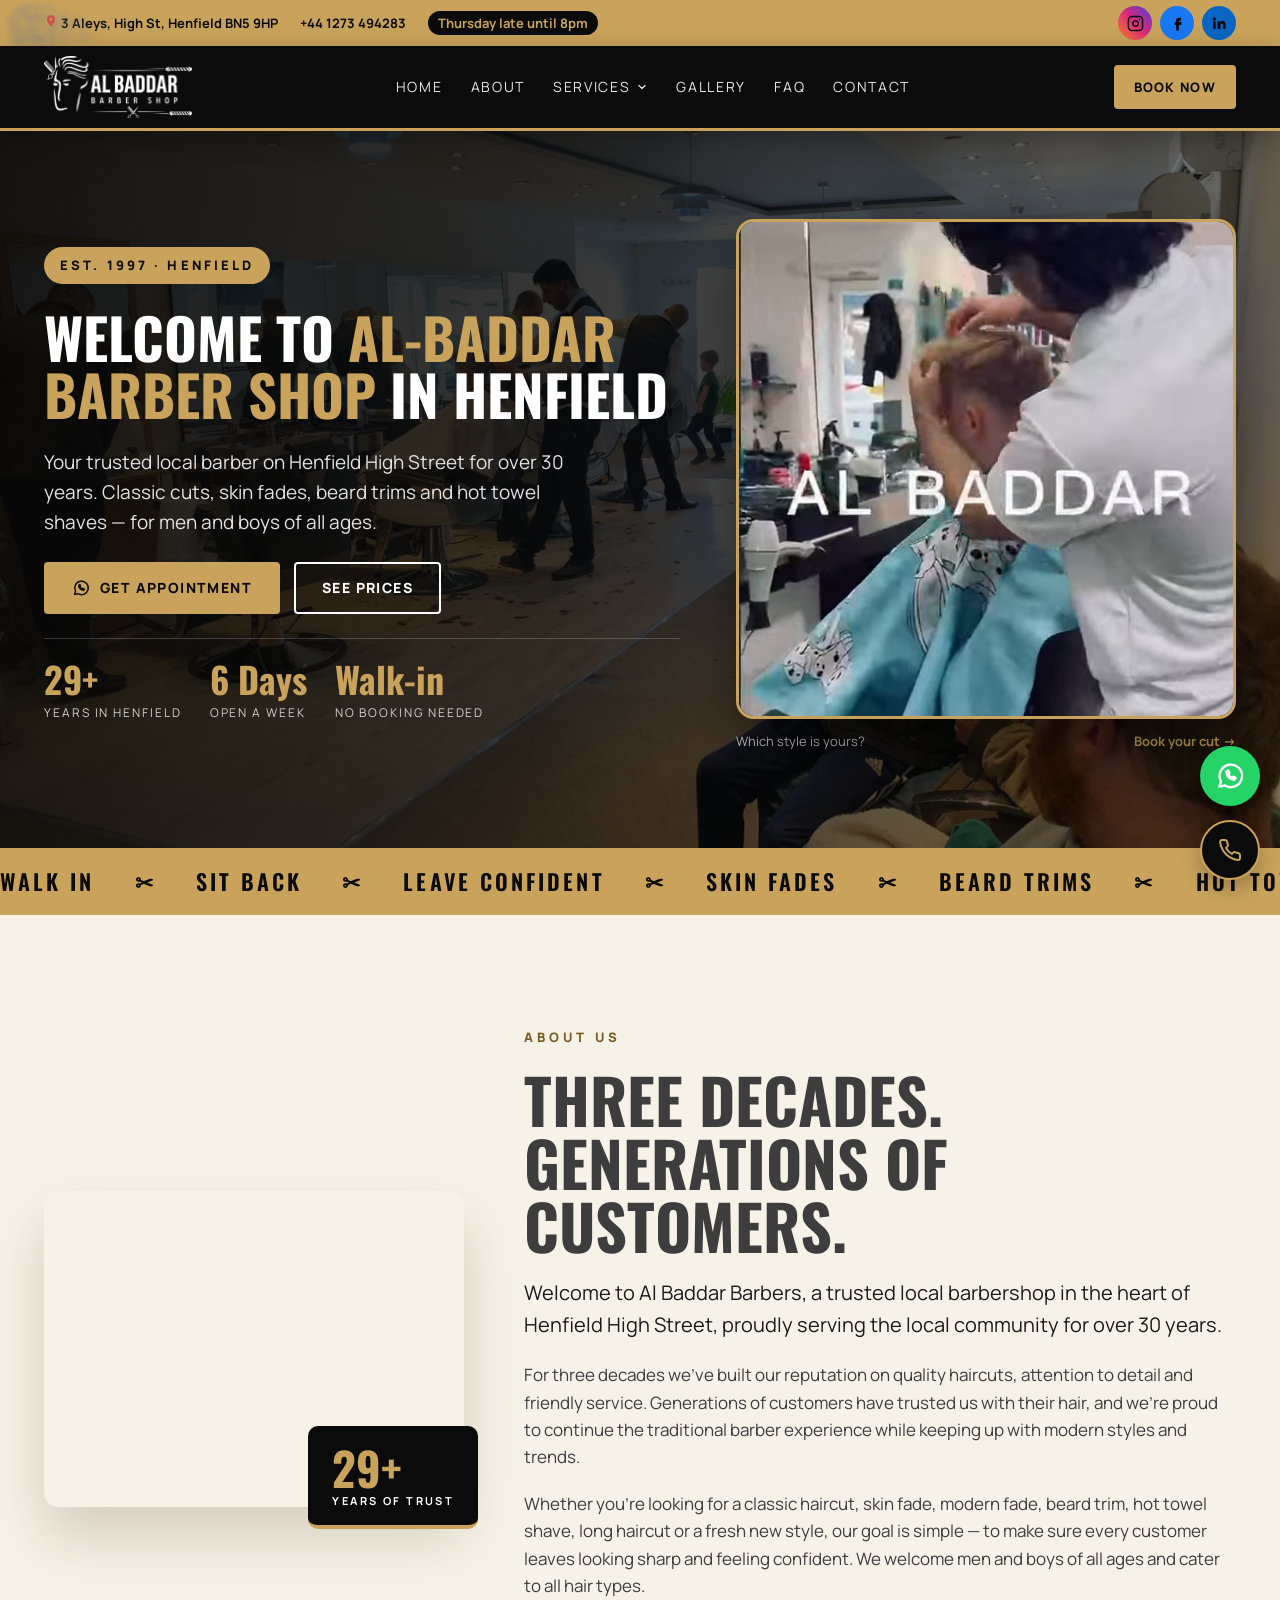
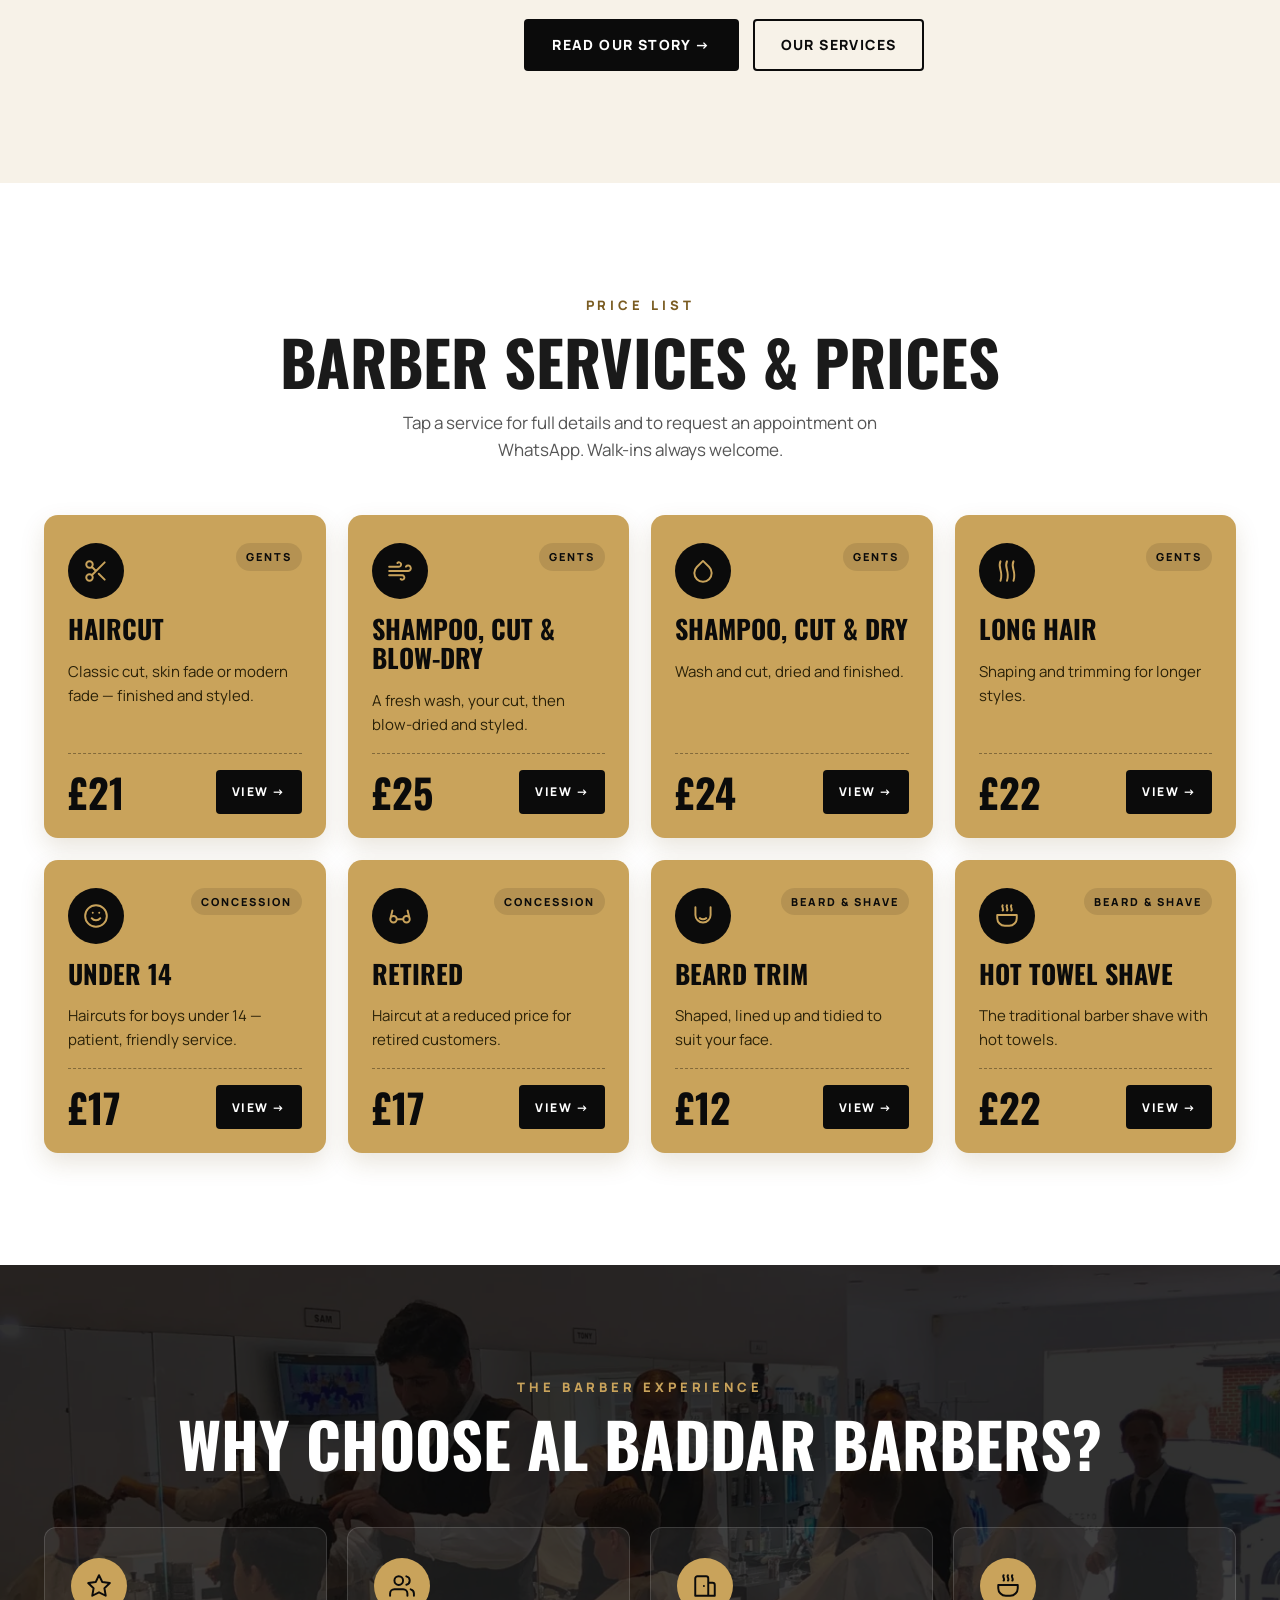
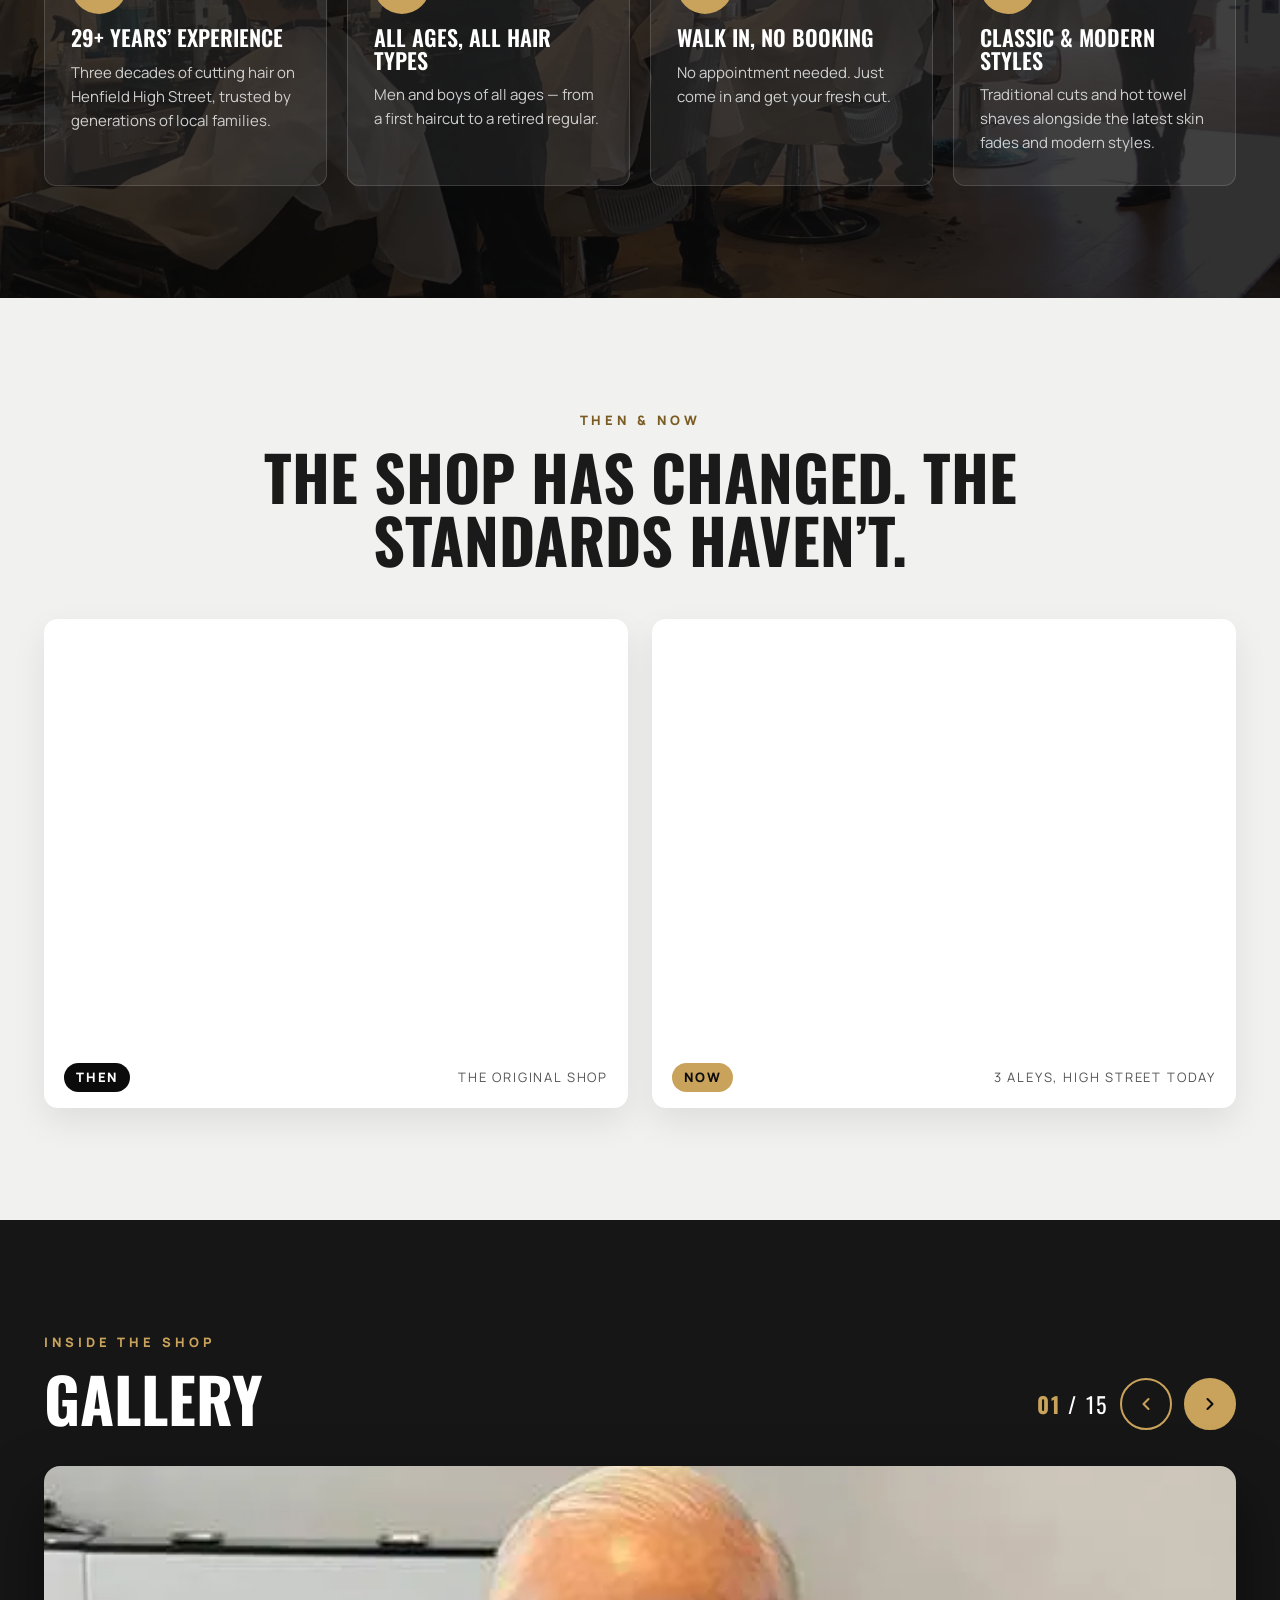
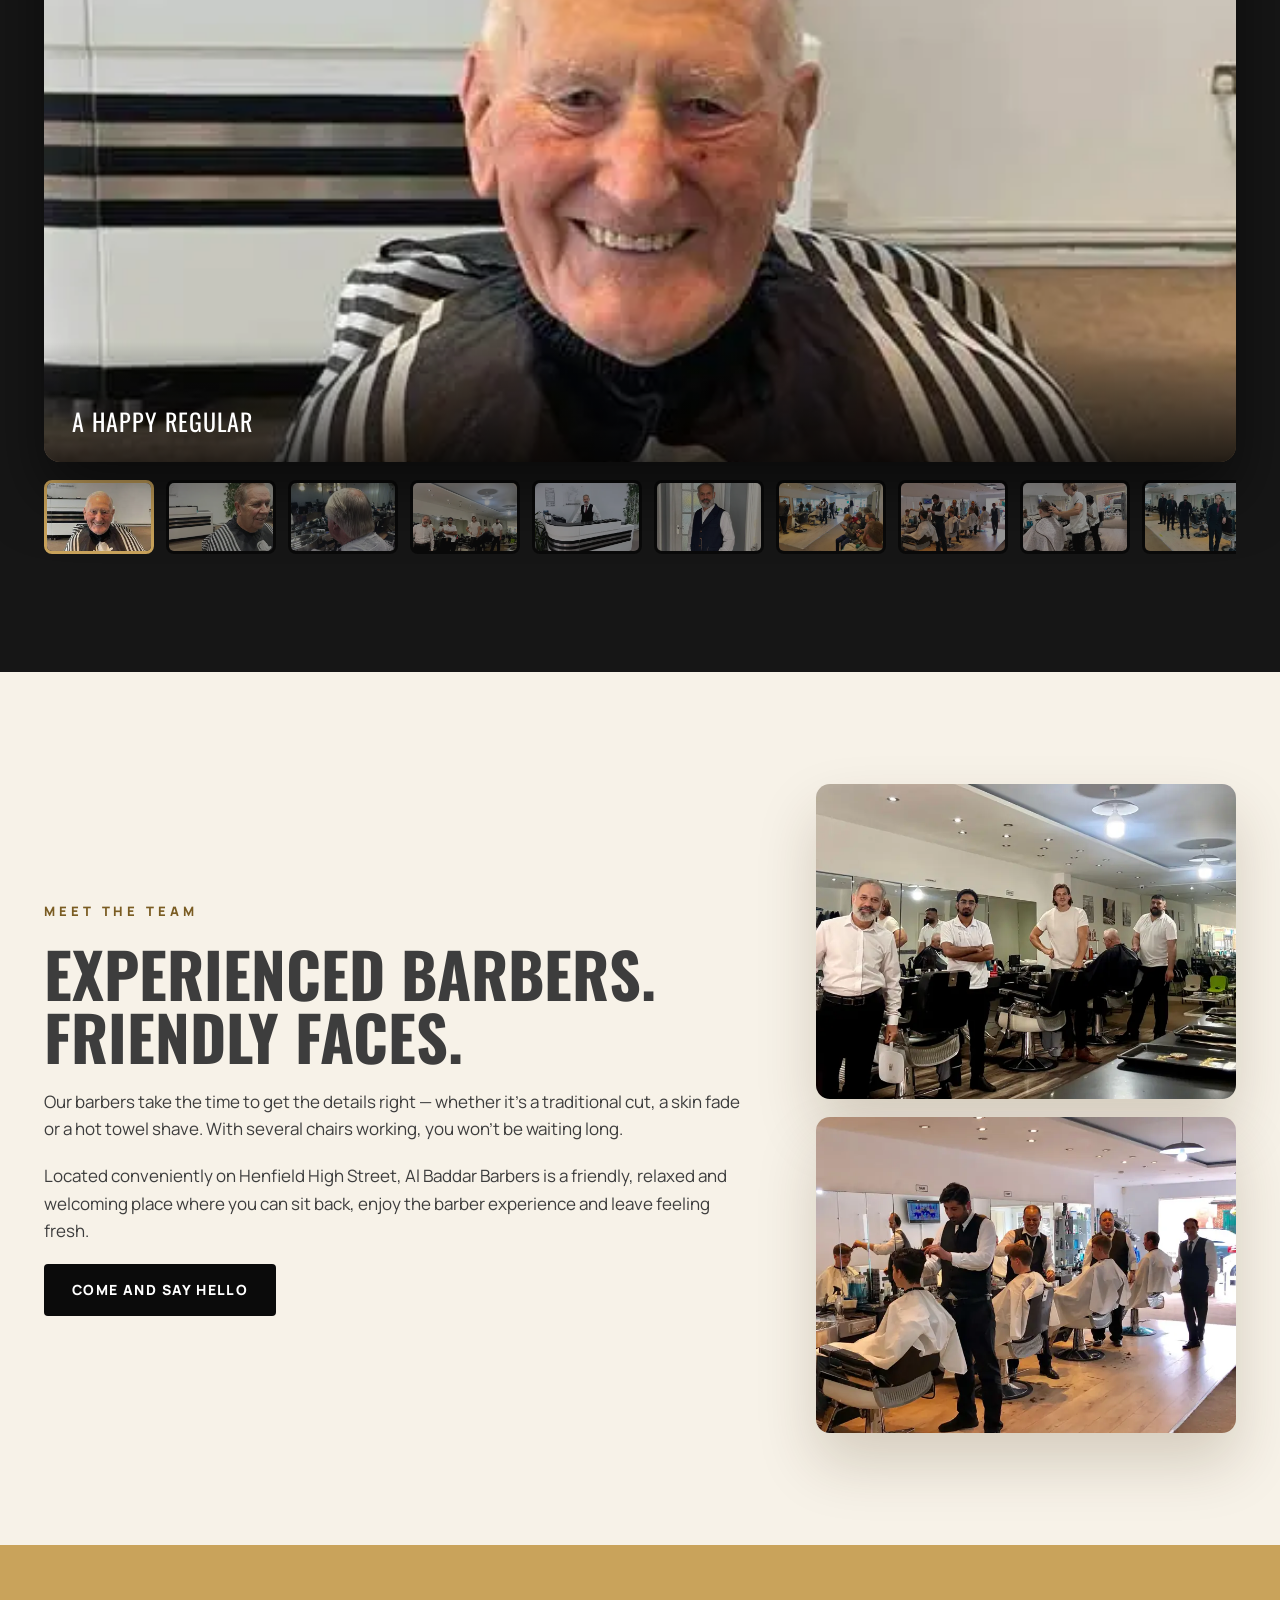
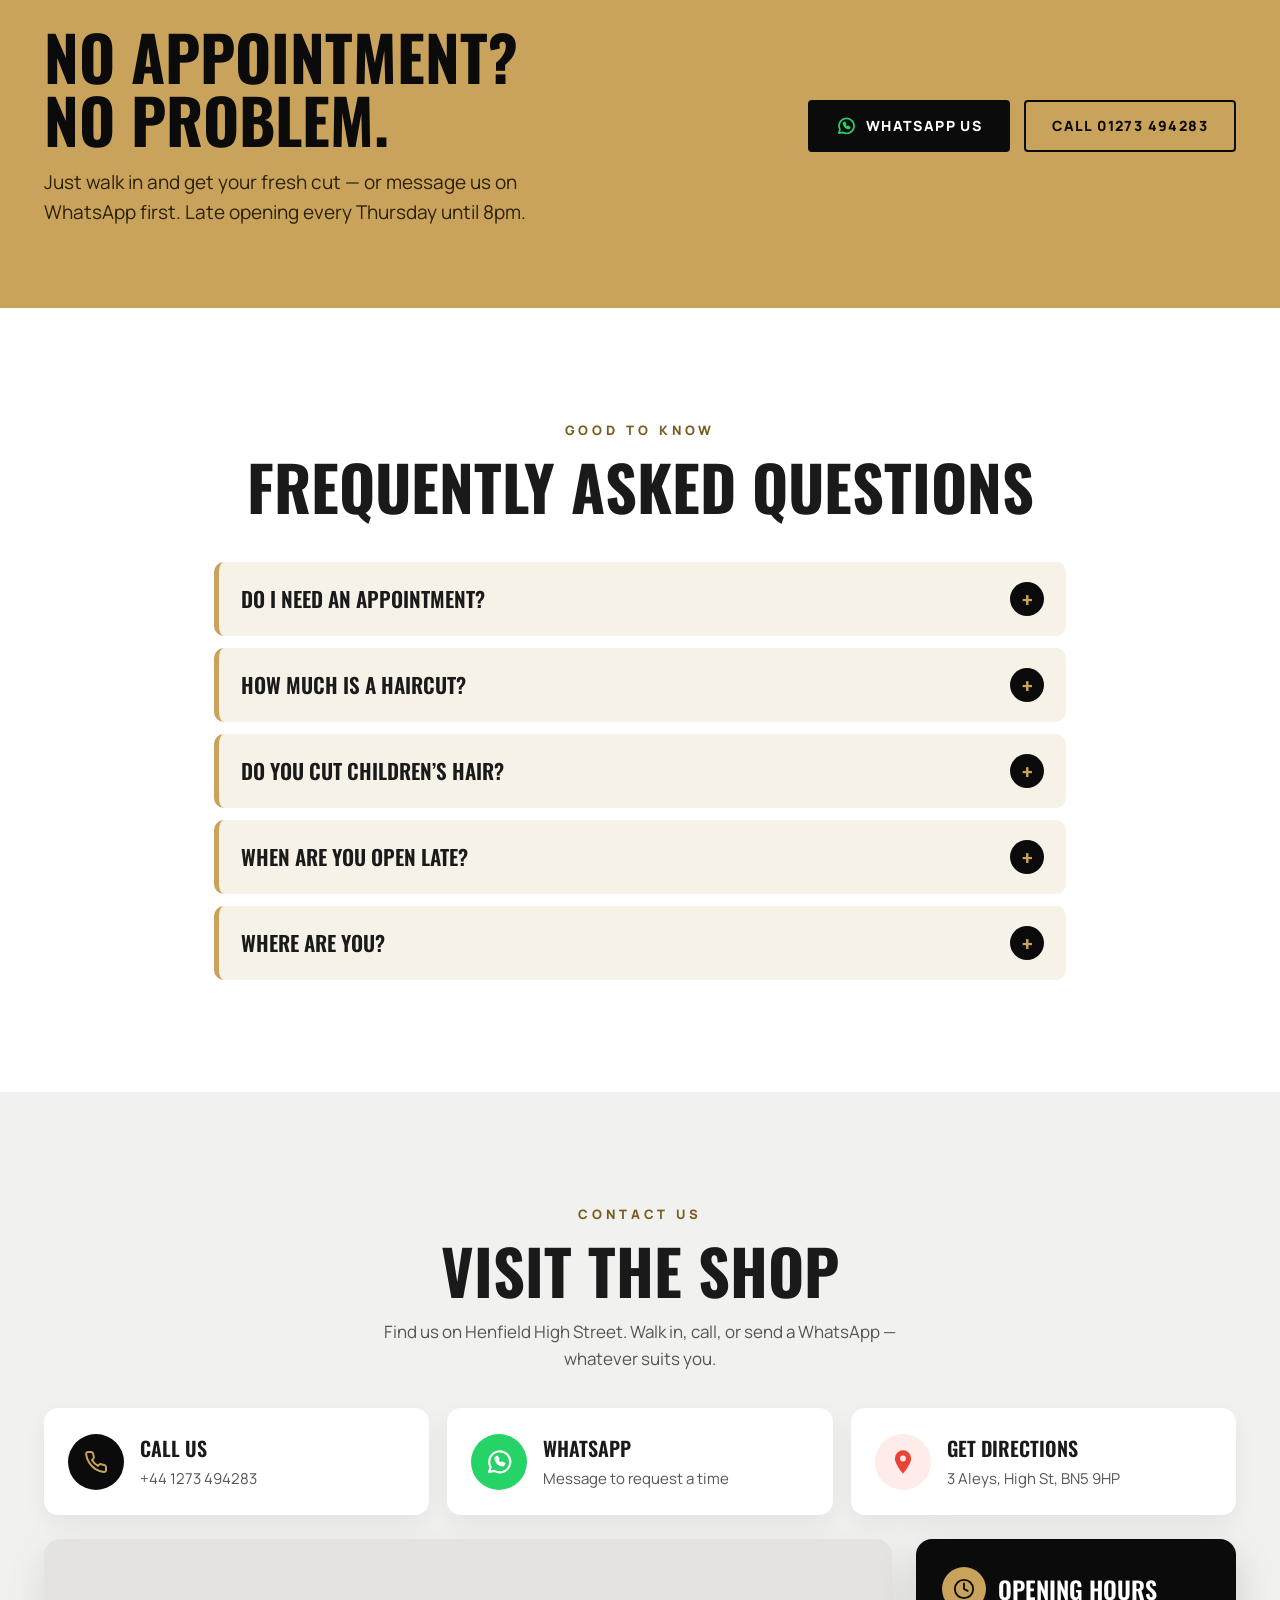
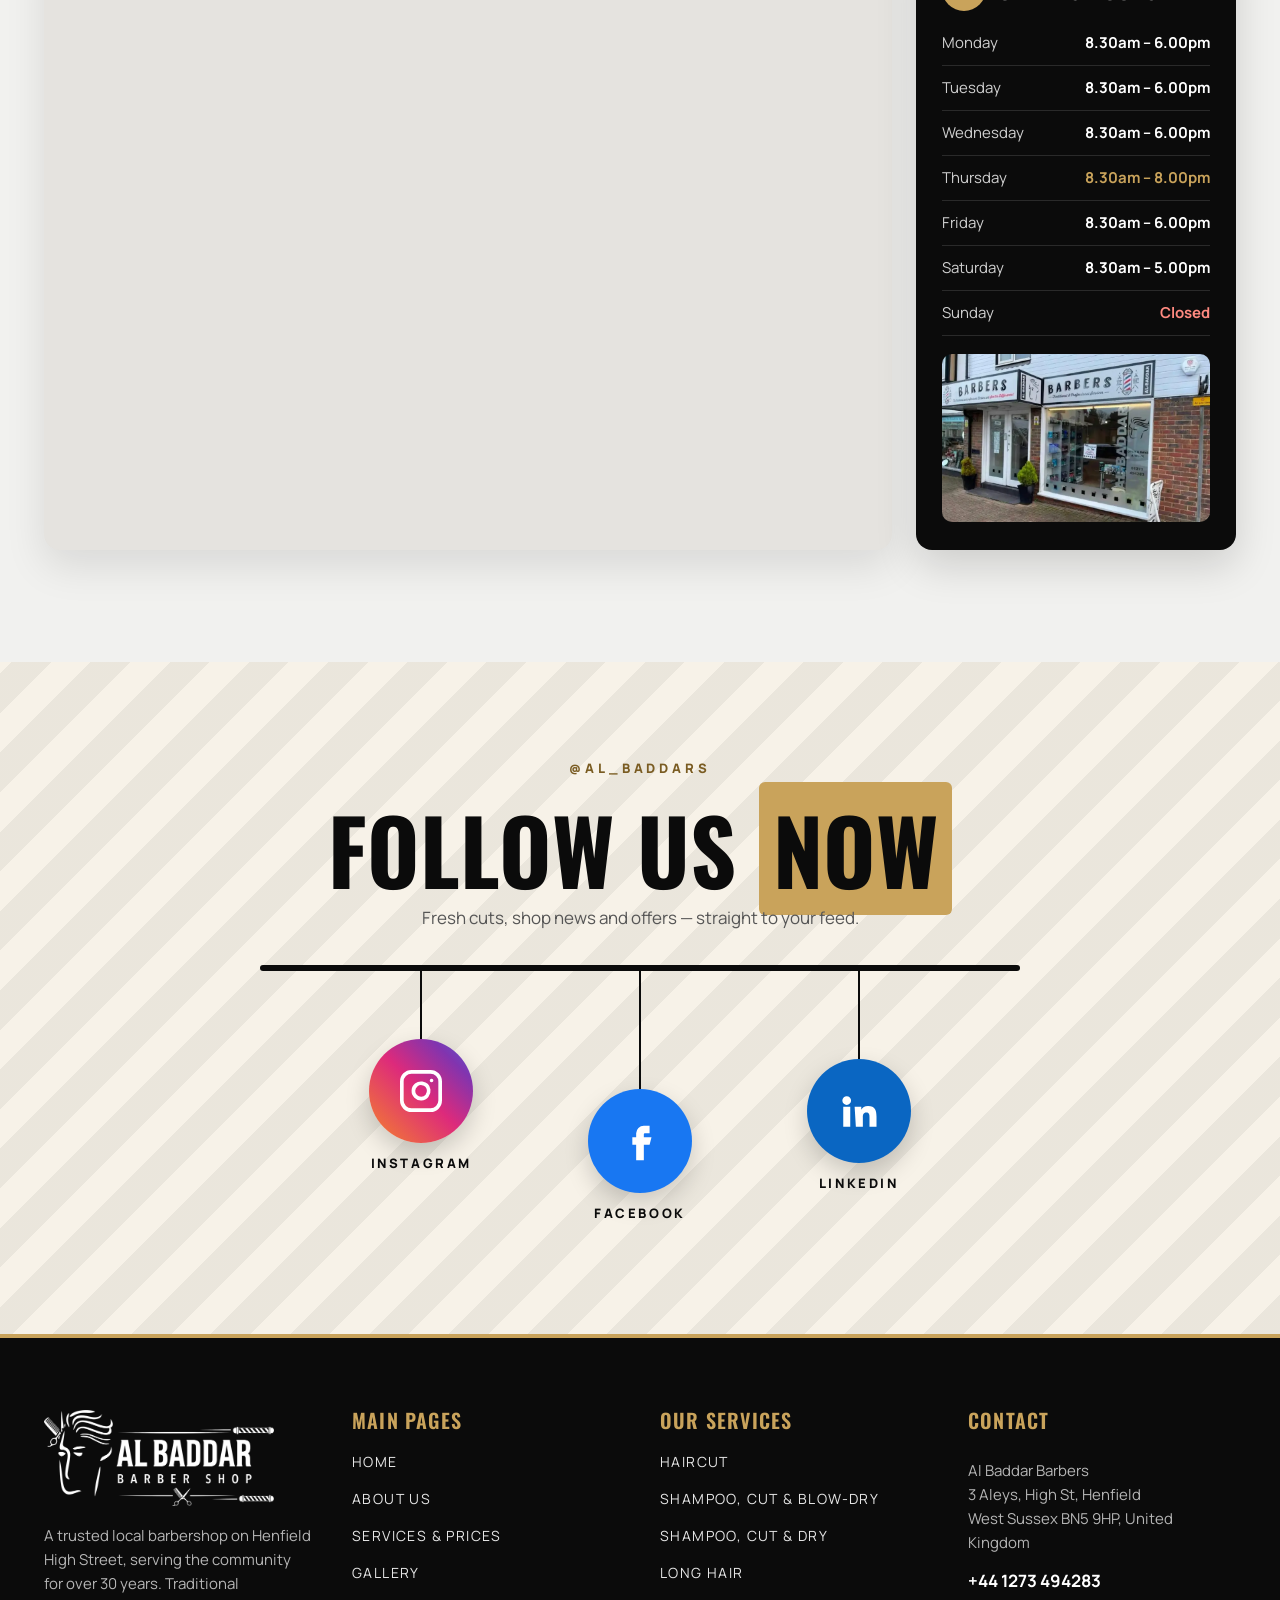
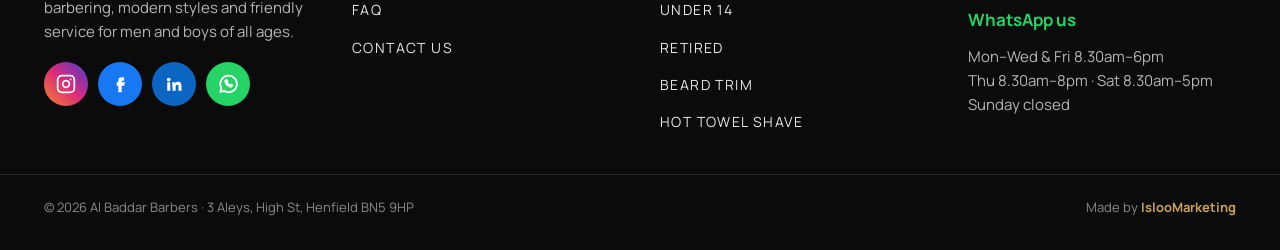
==== commit c4841af3: "Add files via upload" ====
--- a/index.html
+++ b/index.html
@@ -100,10 +100,7 @@
     },
     {
      "@type": "OpeningHoursSpecification",
-     "dayOfWeek": [
-      "Saturday",
-      "Sunday"
-     ],
+     "dayOfWeek": "Saturday",
      "opens": "08:30",
      "closes": "17:00"
     }
@@ -265,7 +262,7 @@
      "name": "When are you open late?",
      "acceptedAnswer": {
       "@type": "Answer",
-      "text": "Every Thursday until 8pm. Monday to Wednesday and Friday we’re open 8.30am to 6pm, and Saturday and Sunday 8.30am to 5pm — we’re open 7 days a week."
+      "text": "Every Thursday until 8pm. Monday to Wednesday and Friday we’re open 8.30am to 6pm, and Saturday 8.30am to 5pm. Closed on Sundays."
      }
     },
     {
@@ -316,7 +313,7 @@
 <h1>Welcome to <span>Al&#8209;Baddar Barber Shop</span> in Henfield</h1>
 <p class="intro">Your trusted local barber on Henfield High Street for over 30 years. Classic cuts, skin fades, beard trims and hot towel shaves — for men and boys of all ages.</p>
 <div class="btn-row"><a class="btn btn-gold" href="https://wa.me/441273494283?text=Hi%20Al%20Baddar%20Barbers%2C%20I%20would%20like%20to%20book%20an%20appointment." target="_blank" rel="noopener"><svg width="18" height="18" viewBox="0 0 24 24" fill="none" stroke="currentColor" stroke-width="2" stroke-linecap="round" stroke-linejoin="round" aria-hidden="true"><path d="M3.5 20.5l1.3-4.2A9 9 0 1 1 8 19.6zM9 8.5c0 3.5 3 6.5 6.5 6.5l1-1.5-2-1-1 .8c-1.2-.5-2.3-1.6-2.8-2.8l.8-1-1-2z"/></svg>Get Appointment</a><a class="btn btn-light" href="#services">See Prices</a></div>
-<div class="stats"><div><b>29+</b><span>Years in Henfield</span></div><div><b>7 Days</b><span>Open every week</span></div><div><b>Walk-in</b><span>No booking needed</span></div></div>
+<div class="stats"><div><b>29+</b><span>Years in Henfield</span></div><div><b>6 Days</b><span>Open a week</span></div><div><b>Walk-in</b><span>No booking needed</span></div></div>
 </div>
 <div class="hero-video">
 <div class="video"><video id="hero-video" muted loop playsinline preload="none" poster="assets/img/hero-shop-poster.webp" width="576" height="576" aria-label="A customer’s haircut being finished and styled at Al Baddar Barbers">
@@ -373,7 +370,7 @@
 <img src="assets/img/barbers-cutting-hair.webp" srcset="assets/img/barbers-cutting-hair-400.webp 400w, assets/img/barbers-cutting-hair-800.webp 800w, assets/img/barbers-cutting-hair.webp 1400w" sizes="100vw" alt="" width="1400" height="1050" loading="lazy" decoding="async" class="bg">
 <div class="container">
 <div class="center rv"><p class="eyebrow">The Barber Experience</p><h2 class="h2">Why Choose Al Baddar Barbers?</h2></div>
-<div class="features"><div class="feat rv"><span class="ic"><svg width="26" height="26" viewBox="0 0 24 24" fill="none" stroke="currentColor" stroke-width="1.8" stroke-linecap="round" stroke-linejoin="round" aria-hidden="true"><path d="M12 2l3 6.3 7 1-5 4.8 1.2 6.9L12 17.8 5.8 21 7 14.1 2 9.3l7-1z"/></svg></span><h3>29+ Years’ Experience</h3><p>Three decades of cutting hair on Henfield High Street, trusted by generations of local families.</p></div><div class="feat rv"><span class="ic"><svg width="26" height="26" viewBox="0 0 24 24" fill="none" stroke="currentColor" stroke-width="1.8" stroke-linecap="round" stroke-linejoin="round" aria-hidden="true"><path d="M17 21v-2a4 4 0 0 0-4-4H5a4 4 0 0 0-4 4v2M9 11a4 4 0 1 0 0-8 4 4 0 0 0 0 8zM23 21v-2a4 4 0 0 0-3-3.9M16 3.1a4 4 0 0 1 0 7.8"/></svg></span><h3>Every Age, Every Hair Type</h3><p>Men and boys of all ages — from a first haircut to a retired regular.</p></div><div class="feat rv"><span class="ic"><svg width="26" height="26" viewBox="0 0 24 24" fill="none" stroke="currentColor" stroke-width="1.8" stroke-linecap="round" stroke-linejoin="round" aria-hidden="true"><path d="M3 21V5a2 2 0 0 1 2-2h8a2 2 0 0 1 2 2v16M3 21h18M15 9h4a2 2 0 0 1 2 2v10M11 12h.01"/></svg></span><h3>Walk In, No Booking</h3><p>No appointment needed. Just come in and get your fresh cut.</p></div><div class="feat rv"><span class="ic"><svg width="26" height="26" viewBox="0 0 24 24" fill="none" stroke="currentColor" stroke-width="1.8" stroke-linecap="round" stroke-linejoin="round" aria-hidden="true"><path d="M8 2c-1.5 2 1.5 3 0 5M12 2c-1.5 2 1.5 3 0 5M16 2c-1.5 2 1.5 3 0 5M3 11h18v3a7 7 0 0 1-7 7h-4a7 7 0 0 1-7-7z"/></svg></span><h3>Classic &amp; Modern Styles</h3><p>Traditional cuts and hot towel shaves alongside the latest skin fades and modern styles.</p></div></div>
+<div class="features"><div class="feat rv"><span class="ic"><svg width="26" height="26" viewBox="0 0 24 24" fill="none" stroke="currentColor" stroke-width="1.8" stroke-linecap="round" stroke-linejoin="round" aria-hidden="true"><path d="M12 2l3 6.3 7 1-5 4.8 1.2 6.9L12 17.8 5.8 21 7 14.1 2 9.3l7-1z"/></svg></span><h3>29+ Years’ Experience</h3><p>Three decades of cutting hair on Henfield High Street, trusted by generations of local families.</p></div><div class="feat rv"><span class="ic"><svg width="26" height="26" viewBox="0 0 24 24" fill="none" stroke="currentColor" stroke-width="1.8" stroke-linecap="round" stroke-linejoin="round" aria-hidden="true"><path d="M17 21v-2a4 4 0 0 0-4-4H5a4 4 0 0 0-4 4v2M9 11a4 4 0 1 0 0-8 4 4 0 0 0 0 8zM23 21v-2a4 4 0 0 0-3-3.9M16 3.1a4 4 0 0 1 0 7.8"/></svg></span><h3>All Ages, All Hair Types</h3><p>Men and boys of all ages — from a first haircut to a retired regular.</p></div><div class="feat rv"><span class="ic"><svg width="26" height="26" viewBox="0 0 24 24" fill="none" stroke="currentColor" stroke-width="1.8" stroke-linecap="round" stroke-linejoin="round" aria-hidden="true"><path d="M3 21V5a2 2 0 0 1 2-2h8a2 2 0 0 1 2 2v16M3 21h18M15 9h4a2 2 0 0 1 2 2v10M11 12h.01"/></svg></span><h3>Walk In, No Booking</h3><p>No appointment needed. Just come in and get your fresh cut.</p></div><div class="feat rv"><span class="ic"><svg width="26" height="26" viewBox="0 0 24 24" fill="none" stroke="currentColor" stroke-width="1.8" stroke-linecap="round" stroke-linejoin="round" aria-hidden="true"><path d="M8 2c-1.5 2 1.5 3 0 5M12 2c-1.5 2 1.5 3 0 5M16 2c-1.5 2 1.5 3 0 5M3 11h18v3a7 7 0 0 1-7 7h-4a7 7 0 0 1-7-7z"/></svg></span><h3>Classic &amp; Modern Styles</h3><p>Traditional cuts and hot towel shaves alongside the latest skin fades and modern styles.</p></div></div>
 </div></section>
 
 <section class="section bg-grey"><div class="container">
@@ -412,7 +409,7 @@
 
 <section class="section bg-white" id="faq"><div class="container faq">
 <div class="center rv"><p class="eyebrow">Good to Know</p><h2 class="h2">Frequently Asked Questions</h2></div>
-<div class="faq-list"><details class="rv"><summary>Do I need an appointment?<span class="pm" aria-hidden="true">+</span></summary><p>No. We’re a walk-in barbershop — just come in. If you’d like to request a time, message us on WhatsApp or call 01273 494283.</p></details><details class="rv"><summary>How much is a haircut?<span class="pm" aria-hidden="true">+</span></summary><p>A gents haircut is £21. Under 14s and retired customers are £17, beard trims are £12 and a hot towel shave is £22.</p></details><details class="rv"><summary>Do you cut children’s hair?<span class="pm" aria-hidden="true">+</span></summary><p>Yes. We welcome boys of all ages, and haircuts for under 14s are £17.</p></details><details class="rv"><summary>When are you open late?<span class="pm" aria-hidden="true">+</span></summary><p>Every Thursday until 8pm. Monday to Wednesday and Friday we’re open 8.30am to 6pm, and Saturday and Sunday 8.30am to 5pm — we’re open 7 days a week.</p></details><details class="rv"><summary>Where are you?<span class="pm" aria-hidden="true">+</span></summary><p>3 Aleys, High St, Henfield BN5 9HP — right on Henfield High Street in West Sussex.</p></details></div>
+<div class="faq-list"><details class="rv"><summary>Do I need an appointment?<span class="pm" aria-hidden="true">+</span></summary><p>No. We’re a walk-in barbershop — just come in. If you’d like to request a time, message us on WhatsApp or call 01273 494283.</p></details><details class="rv"><summary>How much is a haircut?<span class="pm" aria-hidden="true">+</span></summary><p>A gents haircut is £21. Under 14s and retired customers are £17, beard trims are £12 and a hot towel shave is £22.</p></details><details class="rv"><summary>Do you cut children’s hair?<span class="pm" aria-hidden="true">+</span></summary><p>Yes. We welcome boys of all ages, and haircuts for under 14s are £17.</p></details><details class="rv"><summary>When are you open late?<span class="pm" aria-hidden="true">+</span></summary><p>Every Thursday until 8pm. Monday to Wednesday and Friday we’re open 8.30am to 6pm, and Saturday 8.30am to 5pm. Closed on Sundays.</p></details><details class="rv"><summary>Where are you?<span class="pm" aria-hidden="true">+</span></summary><p>3 Aleys, High St, Henfield BN5 9HP — right on Henfield High Street in West Sussex.</p></details></div>
 </div></section>
 
 <section class="section bg-grey" id="contact"><div class="container">
@@ -425,7 +422,7 @@
 </div>
 <div class="visit">
 <div class="map rv"><iframe src="https://www.google.com/maps?q=Al+Baddar+Barbers%2C+3+High+St%2C+Henfield+BN5+9HP%2C+UK&output=embed" title="Map showing Al Baddar Barbers on Henfield High Street" loading="lazy" referrerpolicy="no-referrer-when-downgrade" allowfullscreen></iframe></div>
-<div class="hours rv"><h3><span class="ic"><svg width="22" height="22" viewBox="0 0 24 24" fill="none" stroke="currentColor" stroke-width="2" stroke-linecap="round" stroke-linejoin="round" aria-hidden="true"><path d="M12 2a10 10 0 1 0 0 20 10 10 0 0 0 0-20zM12 6v6l4 2"/></svg></span>Opening Hours</h3><dl><div><dt>Monday</dt><dd class="">8.30am – 6.00pm</dd></div><div><dt>Tuesday</dt><dd class="">8.30am – 6.00pm</dd></div><div><dt>Wednesday</dt><dd class="">8.30am – 6.00pm</dd></div><div><dt>Thursday</dt><dd class="late">8.30am – 8.00pm</dd></div><div><dt>Friday</dt><dd class="">8.30am – 6.00pm</dd></div><div><dt>Saturday</dt><dd class="">8.30am – 5.00pm</dd></div><div><dt>Sunday</dt><dd class="">8.30am – 5.00pm</dd></div></dl><div class="ph"><img src="assets/img/shopfront-henfield-high-street.webp" srcset="assets/img/shopfront-henfield-high-street-400.webp 400w, assets/img/shopfront-henfield-high-street-800.webp 800w, assets/img/shopfront-henfield-high-street.webp 1319w" sizes="(max-width: 900px) 100vw, 600px" alt="Al Baddar Barbers shopfront on Henfield High Street" width="1319" height="1067" loading="lazy" decoding="async"></div></div>
+<div class="hours rv"><h3><span class="ic"><svg width="22" height="22" viewBox="0 0 24 24" fill="none" stroke="currentColor" stroke-width="2" stroke-linecap="round" stroke-linejoin="round" aria-hidden="true"><path d="M12 2a10 10 0 1 0 0 20 10 10 0 0 0 0-20zM12 6v6l4 2"/></svg></span>Opening Hours</h3><dl><div><dt>Monday</dt><dd class="">8.30am – 6.00pm</dd></div><div><dt>Tuesday</dt><dd class="">8.30am – 6.00pm</dd></div><div><dt>Wednesday</dt><dd class="">8.30am – 6.00pm</dd></div><div><dt>Thursday</dt><dd class="late">8.30am – 8.00pm</dd></div><div><dt>Friday</dt><dd class="">8.30am – 6.00pm</dd></div><div><dt>Saturday</dt><dd class="">8.30am – 5.00pm</dd></div><div><dt>Sunday</dt><dd class="closed">Closed</dd></div></dl><div class="ph"><img src="assets/img/shopfront-henfield-high-street.webp" srcset="assets/img/shopfront-henfield-high-street-400.webp 400w, assets/img/shopfront-henfield-high-street-800.webp 800w, assets/img/shopfront-henfield-high-street.webp 1319w" sizes="(max-width: 900px) 100vw, 600px" alt="Al Baddar Barbers shopfront on Henfield High Street" width="1319" height="1067" loading="lazy" decoding="async"></div></div>
 </div>
 </div></section>
 <section class="follow" aria-labelledby="follow-h"><div class="container">
@@ -446,7 +443,7 @@
 <address>Al Baddar Barbers<br>3 Aleys, High St, Henfield<br>West Sussex BN5 9HP, United Kingdom</address>
 <a href="tel:+441273494283" style="color:#fff">+44 1273 494283</a>
 <a href="https://wa.me/441273494283?text=Hi%20Al%20Baddar%20Barbers%2C%20I%20would%20like%20to%20book%20an%20appointment." style="color:var(--wa)" target="_blank" rel="noopener">WhatsApp us</a>
-<p>Mon–Wed &amp; Fri 8.30am–6pm<br>Thu 8.30am–8pm<br>Sat &amp; Sun 8.30am–5pm</p></div>
+<p>Mon–Wed &amp; Fri 8.30am–6pm<br>Thu 8.30am–8pm · Sat 8.30am–5pm<br>Sunday closed</p></div>
 </div>
 <div class="legal"><div class="container"><span>© <span data-year>2026</span> Al Baddar Barbers · 3 Aleys, High St, Henfield BN5 9HP</span><span>Made by <strong style="color:var(--gold)">IslooMarketing</strong></span></div></div>
 </footer>
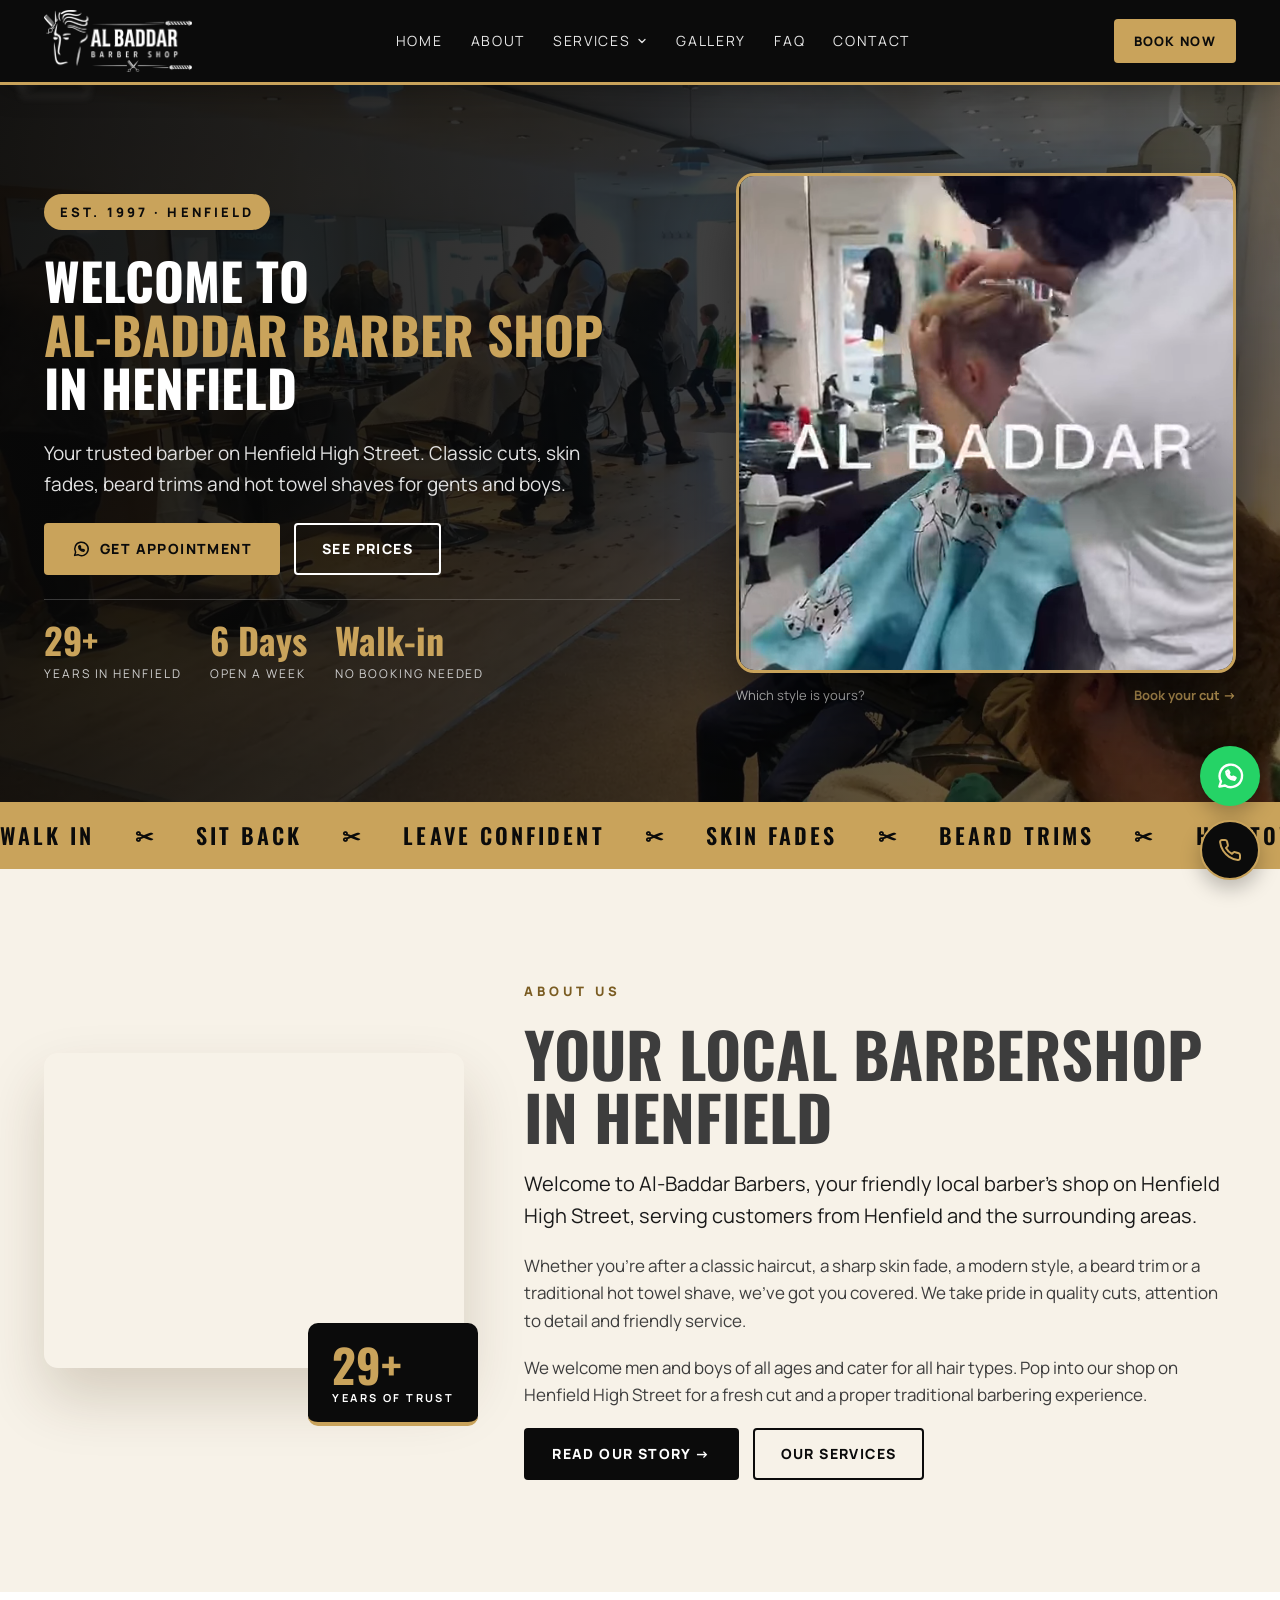
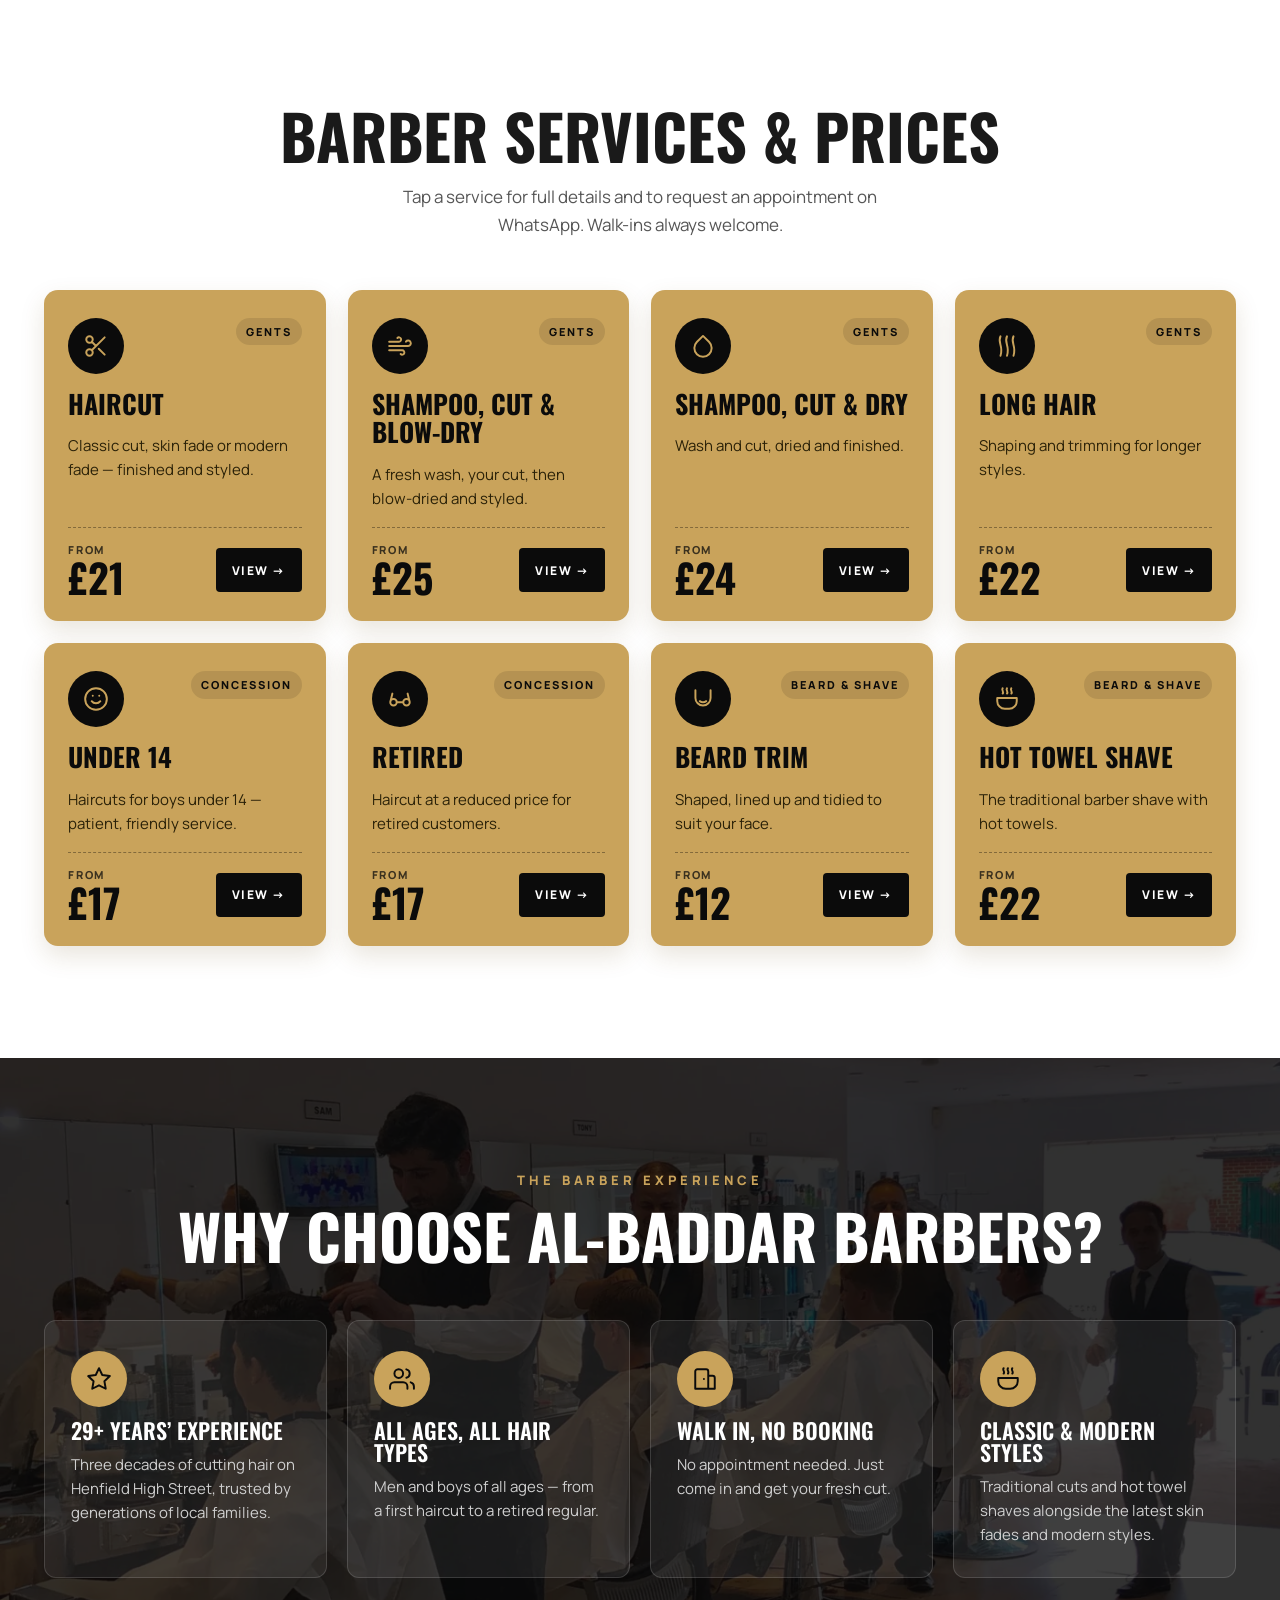
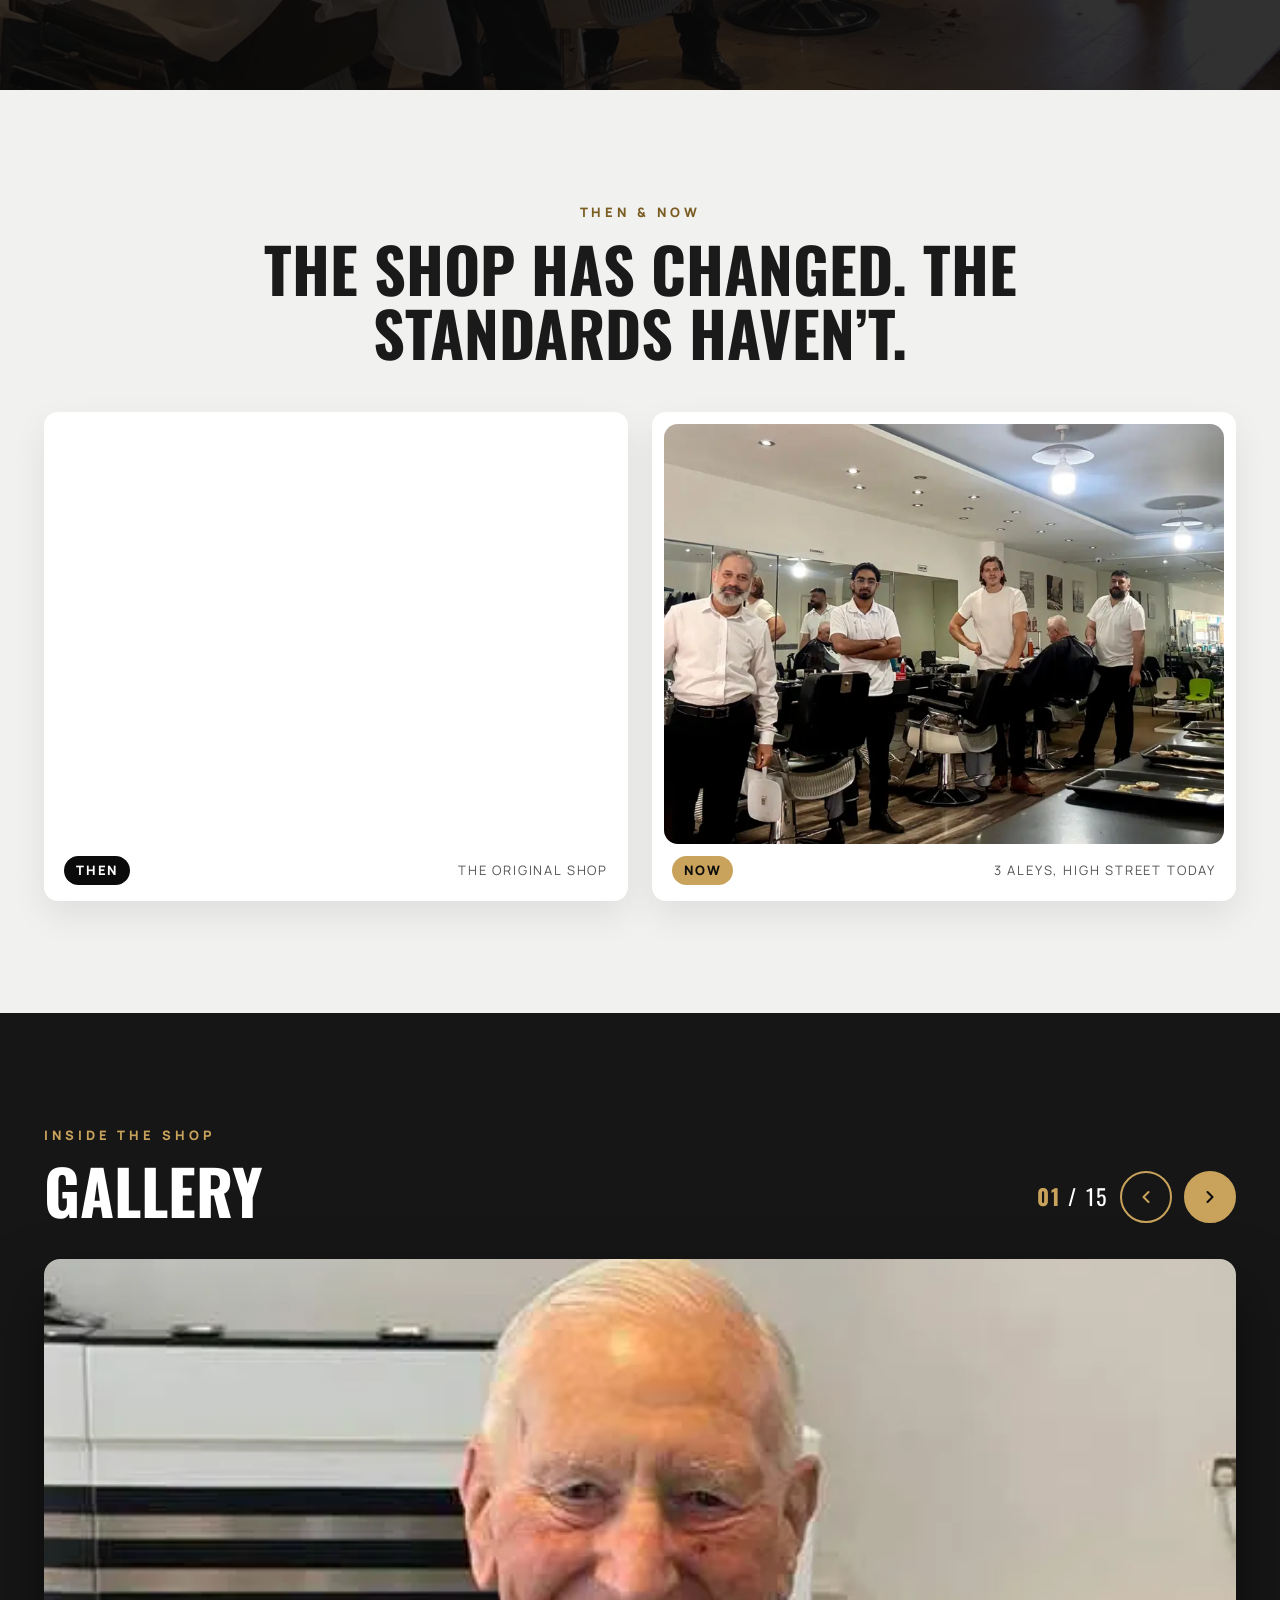
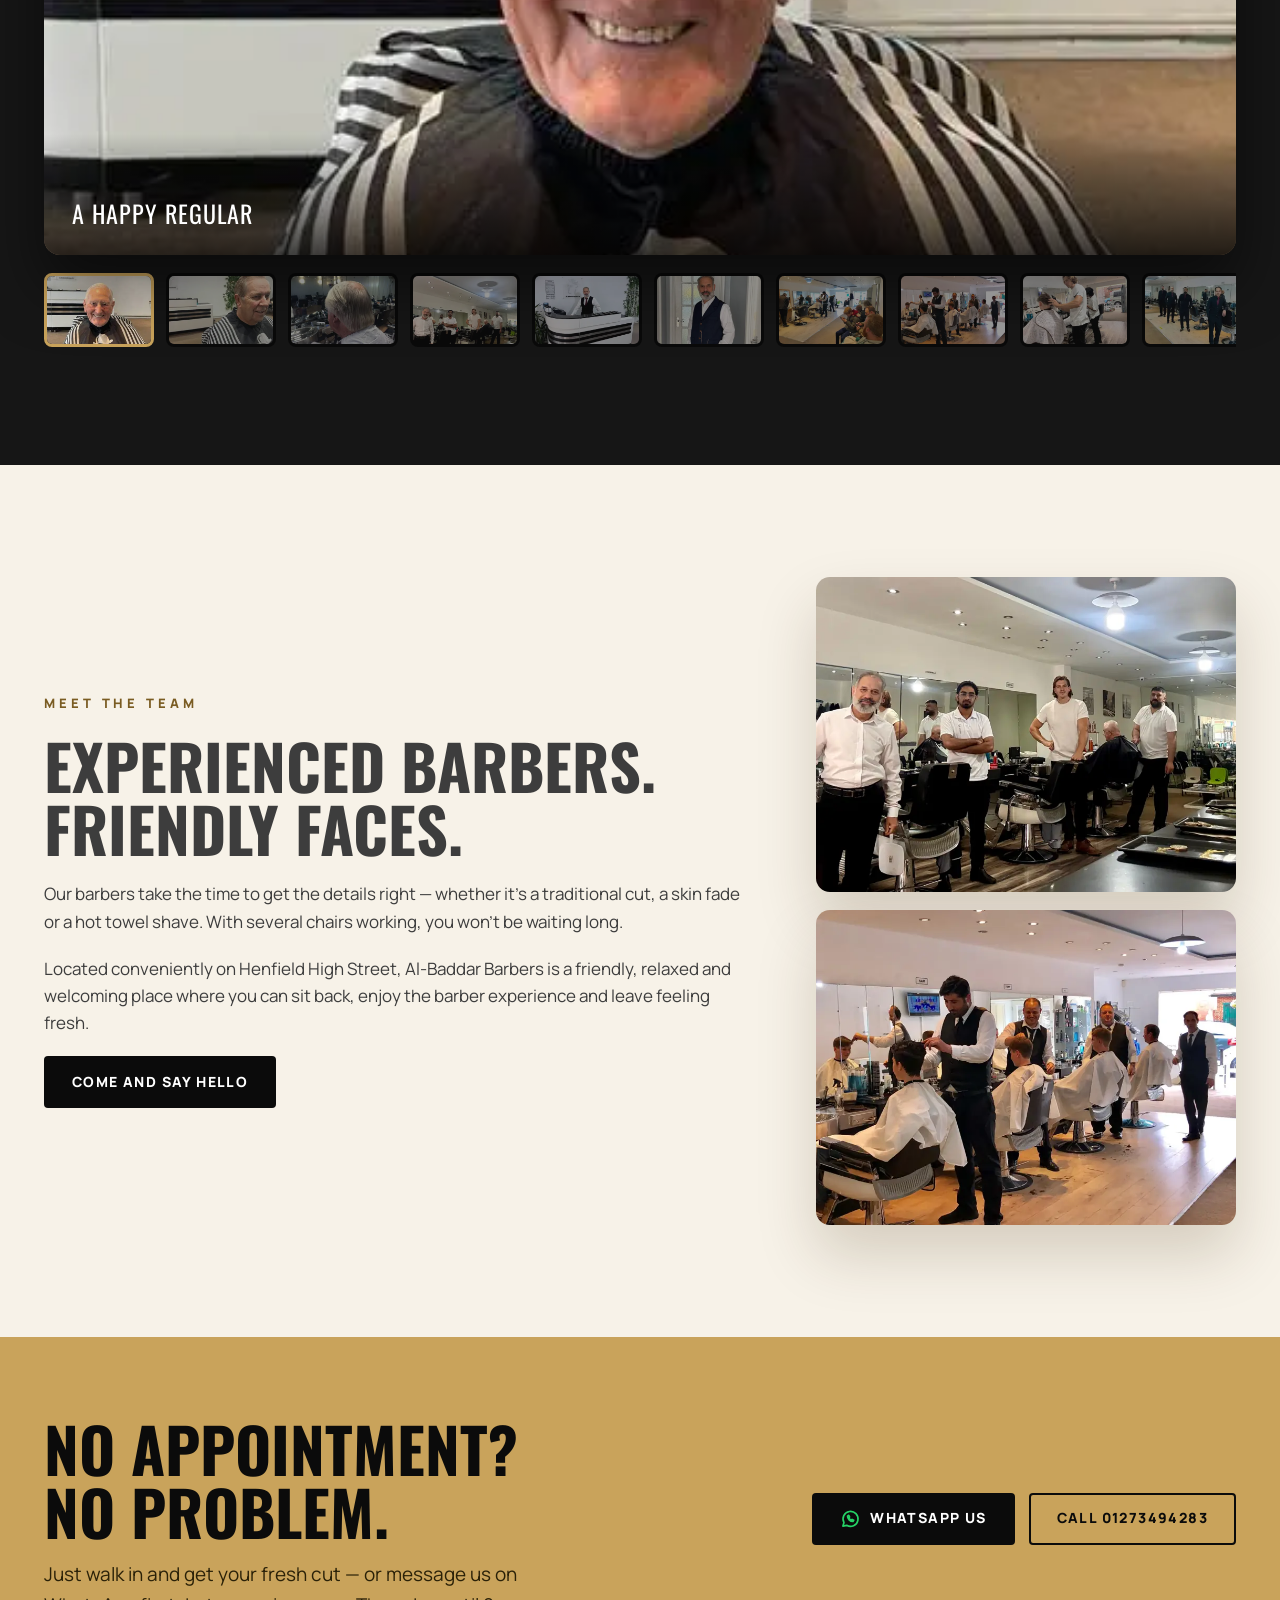
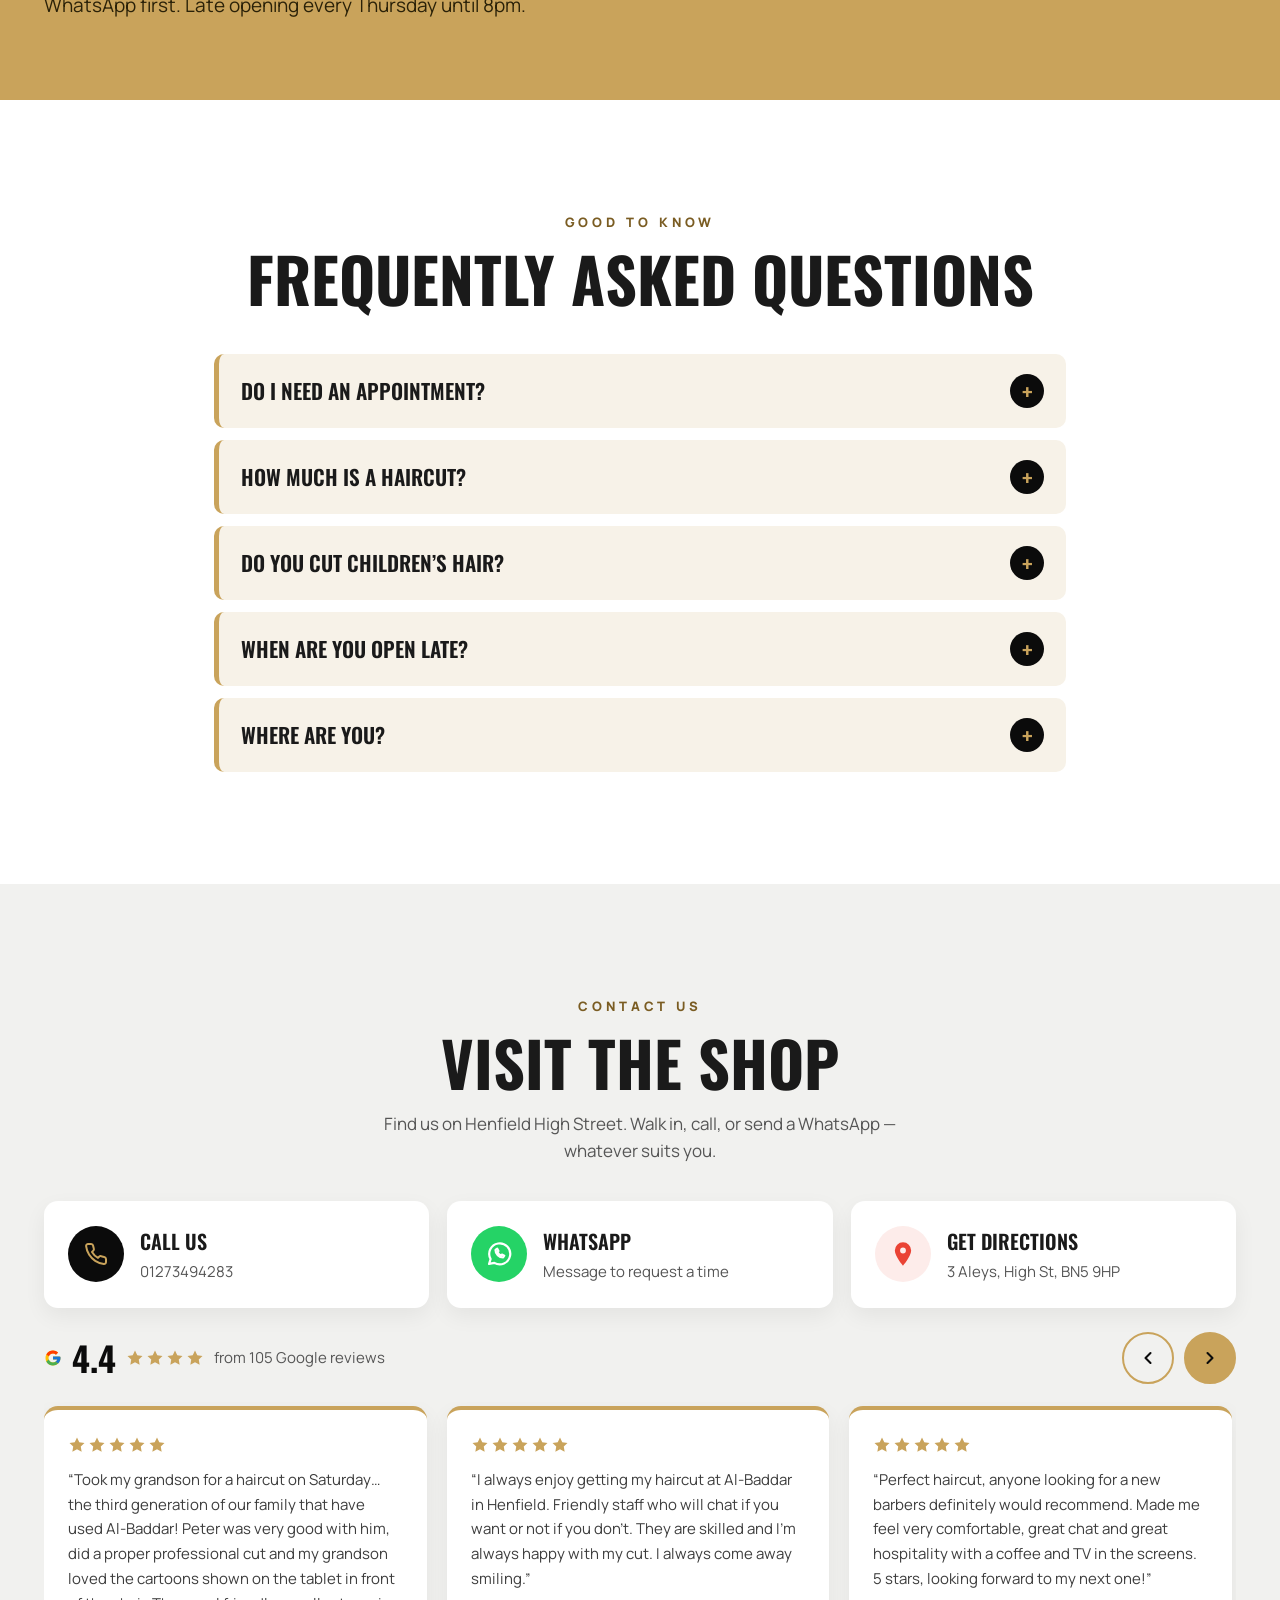
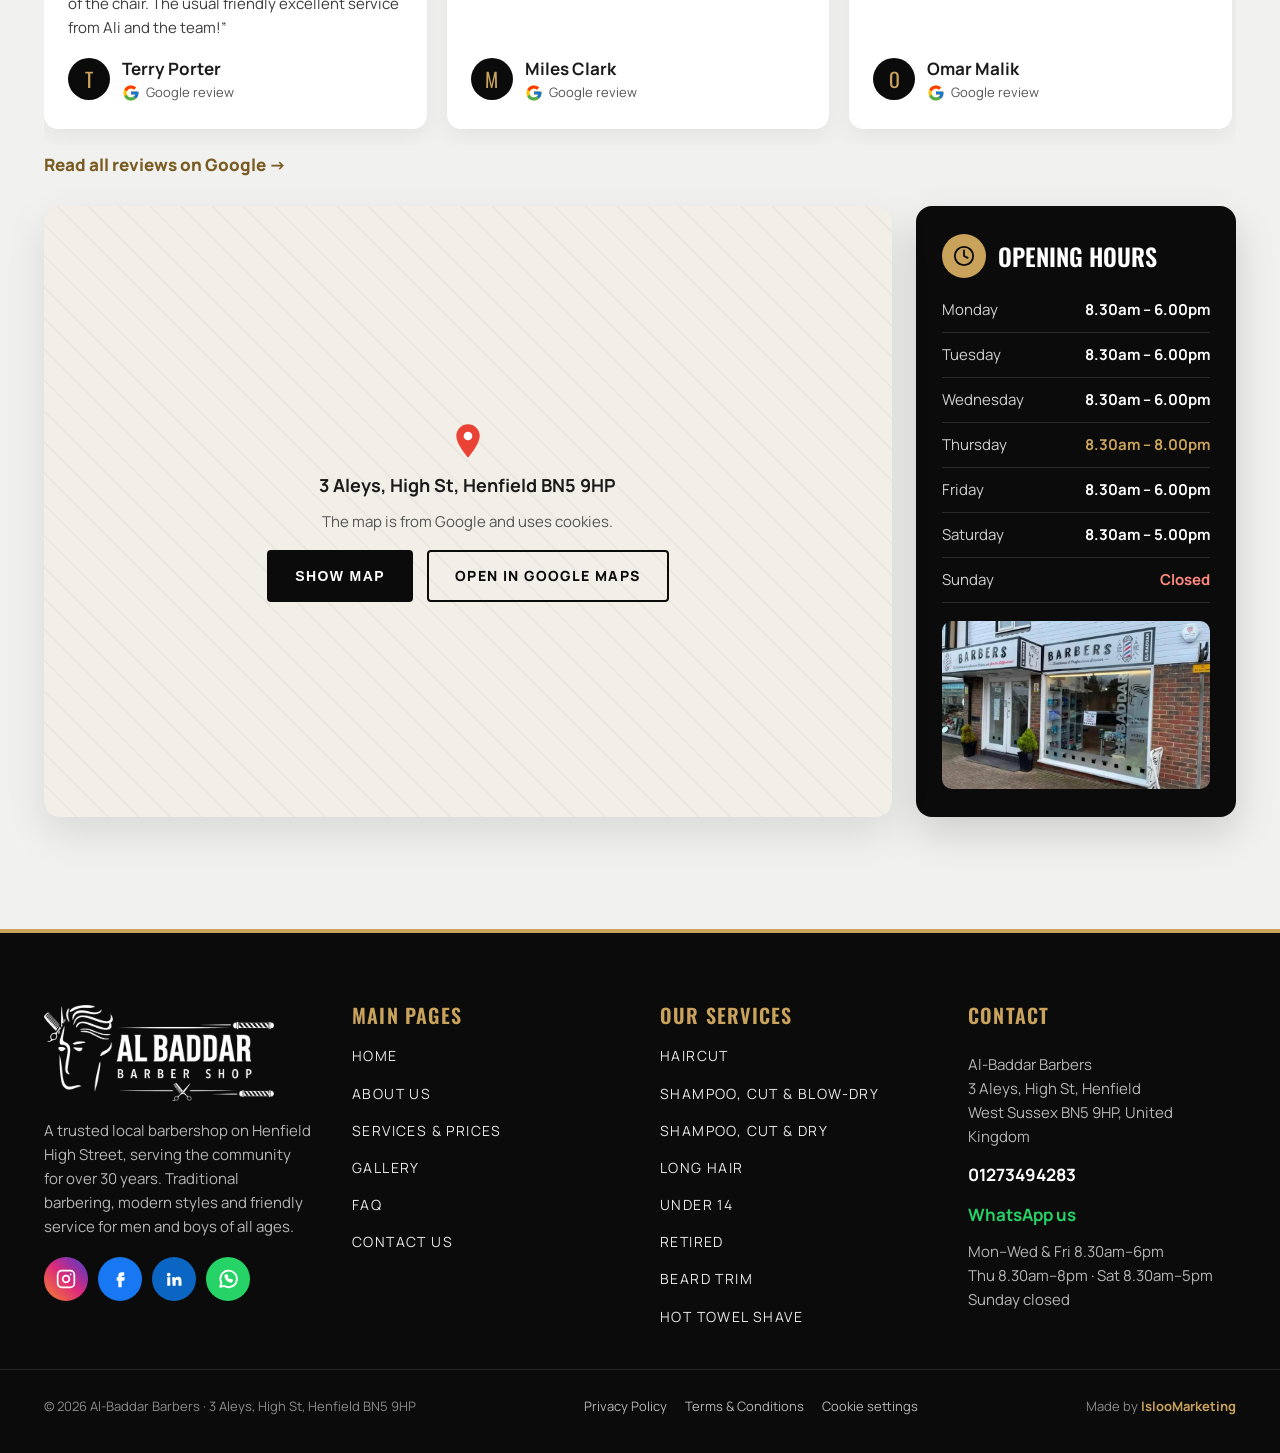
==== commit b484e6bf: "Add files via upload" ====
--- a/index.html
+++ b/index.html
@@ -3,26 +3,26 @@
 <head>
 <meta charset="utf-8">
 <meta name="viewport" content="width=device-width, initial-scale=1">
-<title>Al Baddar Barbers | Barber Shop in Henfield, West Sussex</title>
-<meta name="description" content="Trusted barber on Henfield High Street for 29+ years. Haircuts £21, skin fades, beard trims &amp; hot towel shaves. Walk-ins welcome. Call 01273 494283.">
+<title>Al-Baddar Barbers | Barber Shop in Henfield, West Sussex</title>
+<meta name="description" content="Trusted barber on Henfield High Street for 29+ years. Haircuts from £21, skin fades, beard trims &amp; hot towel shaves. Walk-ins welcome. Call 01273494283.">
 <link rel="canonical" href="https://www.albaddarbarbers.co.uk/">
 <meta name="robots" content="index, follow, max-image-preview:large">
 <meta name="theme-color" content="#0b0b0b">
 <meta name="geo.region" content="GB-WSX">
 <meta name="geo.placename" content="Henfield">
 <meta property="og:type" content="website">
-<meta property="og:site_name" content="Al Baddar Barbers">
+<meta property="og:site_name" content="Al-Baddar Barbers">
 <meta property="og:locale" content="en_GB">
-<meta property="og:title" content="Al Baddar Barbers | Barber Shop in Henfield, West Sussex">
-<meta property="og:description" content="Trusted barber on Henfield High Street for 29+ years. Haircuts £21, skin fades, beard trims &amp; hot towel shaves. Walk-ins welcome. Call 01273 494283.">
+<meta property="og:title" content="Al-Baddar Barbers | Barber Shop in Henfield, West Sussex">
+<meta property="og:description" content="Trusted barber on Henfield High Street for 29+ years. Haircuts from £21, skin fades, beard trims &amp; hot towel shaves. Walk-ins welcome. Call 01273494283.">
 <meta property="og:url" content="https://www.albaddarbarbers.co.uk/">
 <meta property="og:image" content="https://www.albaddarbarbers.co.uk/assets/img/og-image.jpg">
 <meta property="og:image:width" content="1200">
 <meta property="og:image:height" content="630">
-<meta property="og:image:alt" content="Al Baddar Barber Shop, Henfield">
+<meta property="og:image:alt" content="Al-Baddar Barber Shop, Henfield">
 <meta name="twitter:card" content="summary_large_image">
-<meta name="twitter:title" content="Al Baddar Barbers | Barber Shop in Henfield, West Sussex">
-<meta name="twitter:description" content="Trusted barber on Henfield High Street for 29+ years. Haircuts £21, skin fades, beard trims &amp; hot towel shaves. Walk-ins welcome. Call 01273 494283.">
+<meta name="twitter:title" content="Al-Baddar Barbers | Barber Shop in Henfield, West Sussex">
+<meta name="twitter:description" content="Trusted barber on Henfield High Street for 29+ years. Haircuts from £21, skin fades, beard trims &amp; hot towel shaves. Walk-ins welcome. Call 01273494283.">
 <meta name="twitter:image" content="https://www.albaddarbarbers.co.uk/assets/img/og-image.jpg">
 <link rel="icon" href="favicon.ico" sizes="any">
 <link rel="icon" type="image/png" sizes="32x32" href="assets/img/favicon-32.png">
@@ -44,9 +44,9 @@
     "LocalBusiness"
    ],
    "@id": "https://www.albaddarbarbers.co.uk/#business",
-   "name": "Al Baddar Barbers",
+   "name": "Al-Baddar Barbers",
    "alternateName": [
-    "Al Baddar Barber Shop",
+    "Al-Baddar Barber Shop",
     "Al-Baddar Barbers"
    ],
    "description": "Trusted local barbershop on Henfield High Street, serving the community for over 30 years. Haircuts, skin fades, beard trims and hot towel shaves for men and boys of all ages. Walk-ins welcome.",
@@ -209,7 +209,7 @@
    "@type": "WebSite",
    "@id": "https://www.albaddarbarbers.co.uk/#website",
    "url": "https://www.albaddarbarbers.co.uk/",
-   "name": "Al Baddar Barbers",
+   "name": "Al-Baddar Barbers",
    "inLanguage": "en-GB",
    "publisher": {
     "@id": "https://www.albaddarbarbers.co.uk/#business"
@@ -219,7 +219,7 @@
    "@type": "WebPage",
    "@id": "https://www.albaddarbarbers.co.uk/#webpage",
    "url": "https://www.albaddarbarbers.co.uk/",
-   "name": "Al Baddar Barbers | Barber Shop in Henfield, West Sussex",
+   "name": "Al-Baddar Barbers | Barber Shop in Henfield, West Sussex",
    "isPartOf": {
     "@id": "https://www.albaddarbarbers.co.uk/#website"
    },
@@ -238,7 +238,7 @@
      "name": "Do I need an appointment?",
      "acceptedAnswer": {
       "@type": "Answer",
-      "text": "No. We’re a walk-in barbershop — just come in. If you’d like to request a time, message us on WhatsApp or call 01273 494283."
+      "text": "No. We’re a walk-in barbershop — just come in. If you’d like to request a time, message us on WhatsApp or call 01273494283."
      }
     },
     {
@@ -246,7 +246,7 @@
      "name": "How much is a haircut?",
      "acceptedAnswer": {
       "@type": "Answer",
-      "text": "A gents haircut is £21. Under 14s and retired customers are £17, beard trims are £12 and a hot towel shave is £22."
+      "text": "A gents haircut is from £21. Under 14s and retired customers are from £17, beard trims are from £12 and a hot towel shave is from £22."
      }
     },
     {
@@ -254,7 +254,7 @@
      "name": "Do you cut children’s hair?",
      "acceptedAnswer": {
       "@type": "Answer",
-      "text": "Yes. We welcome boys of all ages, and haircuts for under 14s are £17."
+      "text": "Yes. We welcome boys of all ages, and haircuts for under 14s are from £17."
      }
     },
     {
@@ -282,24 +282,20 @@
 <a class="skip" href="#main">Skip to content</a>
 <div class="fly-layer" aria-hidden="true"><div class="fly"><svg width="80" height="80" viewBox="0 0 24 24" fill="none" stroke="currentColor" stroke-width="1.3" stroke-linecap="round" stroke-linejoin="round" aria-hidden="true"><path d="M6 3a3 3 0 1 0 0 6 3 3 0 0 0 0-6zM6 15a3 3 0 1 0 0 6 3 3 0 0 0 0-6zM20 4L8.1 15.9M14.5 14.5L20 20M8.1 8.1L12 12"/></svg></div><div class="fly"><svg width="96" height="96" viewBox="0 0 24 24" fill="none" stroke="currentColor" stroke-width="1.3" stroke-linecap="round" stroke-linejoin="round" aria-hidden="true"><path d="M3 6h18v4H3zM5 10v8M8 10v8M11 10v8M14 10v8M17 10v8M20 10v6"/></svg></div><div class="fly"><svg width="72" height="72" viewBox="0 0 24 24" fill="none" stroke="currentColor" stroke-width="1.3" stroke-linecap="round" stroke-linejoin="round" aria-hidden="true"><path d="M8 2h8a3 3 0 0 1 3 3v5a3 3 0 0 1-3 3H8a3 3 0 0 1-3-3V5a3 3 0 0 1 3-3zM10 13h4v9h-4zM9 6h.01M12 6h.01M15 6h.01M9 9h.01M12 9h.01M15 9h.01"/></svg></div><div class="fly"><svg width="110" height="110" viewBox="0 0 24 24" fill="none" stroke="currentColor" stroke-width="1.3" stroke-linecap="round" stroke-linejoin="round" aria-hidden="true"><path d="M8 3h8l1 4 4 2-2 12H5L3 9l4-2zM9 3c0 2 1.3 3 3 3s3-1 3-3"/></svg></div><div class="fly"><svg width="70" height="70" viewBox="0 0 24 24" fill="none" stroke="currentColor" stroke-width="1.3" stroke-linecap="round" stroke-linejoin="round" aria-hidden="true"><path d="M7 2h10v4H7zM6 6h12l-1 14a2 2 0 0 1-2 2H9a2 2 0 0 1-2-2zM9 2v4M12 2v4M15 2v4M10 12h4"/></svg></div><div class="fly"><svg width="64" height="64" viewBox="0 0 24 24" fill="none" stroke="currentColor" stroke-width="1.3" stroke-linecap="round" stroke-linejoin="round" aria-hidden="true"><path d="M10 2h4v3h-4zM9 5h6l-.5 15a1.5 1.5 0 0 1-1.5 1.5h-2A1.5 1.5 0 0 1 9.5 20zM12 9v3"/></svg></div><div class="fly"><svg width="100" height="100" viewBox="0 0 24 24" fill="none" stroke="currentColor" stroke-width="1.3" stroke-linecap="round" stroke-linejoin="round" aria-hidden="true"><path d="M6 3a3 3 0 1 0 0 6 3 3 0 0 0 0-6zM6 15a3 3 0 1 0 0 6 3 3 0 0 0 0-6zM20 4L8.1 15.9M14.5 14.5L20 20M8.1 8.1L12 12"/></svg></div><div class="fly"><svg width="76" height="76" viewBox="0 0 24 24" fill="none" stroke="currentColor" stroke-width="1.3" stroke-linecap="round" stroke-linejoin="round" aria-hidden="true"><path d="M3 6h18v4H3zM5 10v8M8 10v8M11 10v8M14 10v8M17 10v8M20 10v6"/></svg></div></div>
 <div class="fabs">
-<a href="https://wa.me/441273494283?text=Hi%20Al%20Baddar%20Barbers%2C%20I%20would%20like%20to%20book%20an%20appointment." class="fab wa" aria-label="Chat on WhatsApp" target="_blank" rel="noopener"><svg width="30" height="30" viewBox="0 0 24 24" fill="none" stroke="currentColor" stroke-width="1.9" stroke-linecap="round" stroke-linejoin="round" aria-hidden="true"><path d="M3.5 20.5l1.3-4.2A9 9 0 1 1 8 19.6zM9 8.5c0 3.5 3 6.5 6.5 6.5l1-1.5-2-1-1 .8c-1.2-.5-2.3-1.6-2.8-2.8l.8-1-1-2z"/></svg></a>
-<a href="tel:+441273494283" class="fab call" aria-label="Call Al Baddar Barbers"><svg width="24" height="24" viewBox="0 0 24 24" fill="none" stroke="currentColor" stroke-width="2" stroke-linecap="round" stroke-linejoin="round" aria-hidden="true"><path d="M22 16.9v3a2 2 0 0 1-2.2 2 19.8 19.8 0 0 1-8.6-3.1 19.5 19.5 0 0 1-6-6A19.8 19.8 0 0 1 2.1 4.2 2 2 0 0 1 4.1 2h3a2 2 0 0 1 2 1.7c.1 1 .4 1.9.7 2.8a2 2 0 0 1-.5 2.1L8 9.9a16 16 0 0 0 6 6l1.3-1.3a2 2 0 0 1 2.1-.4c.9.3 1.8.6 2.8.7a2 2 0 0 1 1.7 2z"/></svg></a>
-</div>
-<div class="topbar"><div class="container">
-<div class="info"><span class="hide-xs"><svg width="14" height="14" viewBox="0 0 24 24" fill="#EA4335" stroke="none" stroke-width="0" stroke-linecap="round" stroke-linejoin="round" aria-hidden="true"><path d="M12 2a7 7 0 0 0-7 7c0 5 7 13 7 13s7-8 7-13a7 7 0 0 0-7-7zm0 9.5A2.5 2.5 0 1 1 12 6.5a2.5 2.5 0 0 1 0 5z"/></svg> 3 Aleys, High St, Henfield BN5 9HP</span><a href="tel:+441273494283">+44 1273 494283</a><span class="late hide-sm">Thursday late until 8pm</span></div>
-<div class="socials"><a href="https://www.instagram.com/al_baddars/" class="soc soc-sm ig" aria-label="Instagram" target="_blank" rel="noopener"><svg width="17" height="17" viewBox="0 0 24 24" fill="none" stroke="currentColor" stroke-width="2.1" stroke-linecap="round" stroke-linejoin="round" aria-hidden="true"><path d="M7 2h10a5 5 0 0 1 5 5v10a5 5 0 0 1-5 5H7a5 5 0 0 1-5-5V7a5 5 0 0 1 5-5zM16 11.4A4 4 0 1 1 12.6 8 4 4 0 0 1 16 11.4zM17.5 6.5h.01"/></svg></a><a href="https://www.facebook.com/albaddarsbarberssussex/" class="soc soc-sm fb" aria-label="Facebook" target="_blank" rel="noopener"><svg width="17" height="17" viewBox="0 0 24 24" fill="currentColor" stroke="none" stroke-width="2.1" stroke-linecap="round" stroke-linejoin="round" aria-hidden="true"><path d="M14 8h3V4h-3a4 4 0 0 0-4 4v2H8v4h2v8h4v-8h3l1-4h-4V8.5a.5.5 0 0 1 .5-.5z"/></svg></a><a href="https://uk.linkedin.com/company/al-baddar" class="soc soc-sm li" aria-label="LinkedIn" target="_blank" rel="noopener"><svg width="16" height="16" viewBox="0 0 24 24" fill="currentColor" stroke="none" stroke-width="2.1" stroke-linecap="round" stroke-linejoin="round" aria-hidden="true"><path d="M4.98 3.5a2.5 2.5 0 1 1 0 5 2.5 2.5 0 0 1 0-5zM3 9.5h4V21H3zM9.5 9.5h3.8v1.6h.1c.5-1 1.8-2 3.8-2 4 0 4.8 2.6 4.8 6V21h-4v-5.2c0-1.3 0-2.9-1.8-2.9s-2 1.4-2 2.8V21h-4z"/></svg></a></div>
-</div></div>
+<a href="https://wa.me/441273494283?text=Hi%20Al-Baddar%20Barbers%2C%20I%20would%20like%20to%20book%20an%20appointment." class="fab wa" aria-label="Chat on WhatsApp" target="_blank" rel="noopener"><svg width="30" height="30" viewBox="0 0 24 24" fill="none" stroke="currentColor" stroke-width="1.9" stroke-linecap="round" stroke-linejoin="round" aria-hidden="true"><path d="M3.5 20.5l1.3-4.2A9 9 0 1 1 8 19.6zM9 8.5c0 3.5 3 6.5 6.5 6.5l1-1.5-2-1-1 .8c-1.2-.5-2.3-1.6-2.8-2.8l.8-1-1-2z"/></svg></a>
+<a href="tel:+441273494283" class="fab call" aria-label="Call Al-Baddar Barbers"><svg width="24" height="24" viewBox="0 0 24 24" fill="none" stroke="currentColor" stroke-width="2" stroke-linecap="round" stroke-linejoin="round" aria-hidden="true"><path d="M22 16.9v3a2 2 0 0 1-2.2 2 19.8 19.8 0 0 1-8.6-3.1 19.5 19.5 0 0 1-6-6A19.8 19.8 0 0 1 2.1 4.2 2 2 0 0 1 4.1 2h3a2 2 0 0 1 2 1.7c.1 1 .4 1.9.7 2.8a2 2 0 0 1-.5 2.1L8 9.9a16 16 0 0 0 6 6l1.3-1.3a2 2 0 0 1 2.1-.4c.9.3 1.8.6 2.8.7a2 2 0 0 1 1.7 2z"/></svg></a>
+</div>
 <header class="header"><div class="container">
-<a class="brand" href="#top" aria-label="Al Baddar Barbers home"><img src="assets/img/logo-al-baddar.webp" alt="Al Baddar Barber Shop" width="600" height="251"></a>
+<a class="brand" href="#top" aria-label="Al-Baddar Barbers home"><img src="assets/img/logo-al-baddar.webp" alt="Al-Baddar Barber Shop" width="600" height="251"></a>
 <nav class="nav" aria-label="Main">
 <a href="#top">Home</a><a href="about.html">About</a>
-<div class="dd"><a href="#services">Services <svg width="12" height="12" viewBox="0 0 24 24" fill="none" stroke="currentColor" stroke-width="2.5" stroke-linecap="round" stroke-linejoin="round" aria-hidden="true"><path d="M6 9l6 6 6-6"/></svg></a><div class="dd-menu"><a href="services/haircut.html"><span>Haircut</span><b>£21</b></a><a href="services/shampoo-cut-blow-dry.html"><span>Shampoo, Cut &amp; Blow-dry</span><b>£25</b></a><a href="services/shampoo-cut-dry.html"><span>Shampoo, Cut &amp; Dry</span><b>£24</b></a><a href="services/long-hair.html"><span>Long Hair</span><b>£22</b></a><a href="services/under-14.html"><span>Under 14</span><b>£17</b></a><a href="services/retired.html"><span>Retired</span><b>£17</b></a><a href="services/beard-trim.html"><span>Beard Trim</span><b>£12</b></a><a href="services/hot-towel-shave.html"><span>Hot Towel Shave</span><b>£22</b></a></div></div>
+<div class="dd"><a href="#services">Services <svg width="12" height="12" viewBox="0 0 24 24" fill="none" stroke="currentColor" stroke-width="2.5" stroke-linecap="round" stroke-linejoin="round" aria-hidden="true"><path d="M6 9l6 6 6-6"/></svg></a><div class="dd-menu"><a href="services/haircut.html"><span>Haircut</span><b>From £21</b></a><a href="services/shampoo-cut-blow-dry.html"><span>Shampoo, Cut &amp; Blow-dry</span><b>From £25</b></a><a href="services/shampoo-cut-dry.html"><span>Shampoo, Cut &amp; Dry</span><b>From £24</b></a><a href="services/long-hair.html"><span>Long Hair</span><b>From £22</b></a><a href="services/under-14.html"><span>Under 14</span><b>From £17</b></a><a href="services/retired.html"><span>Retired</span><b>From £17</b></a><a href="services/beard-trim.html"><span>Beard Trim</span><b>From £12</b></a><a href="services/hot-towel-shave.html"><span>Hot Towel Shave</span><b>From £22</b></a></div></div>
 <a href="#gallery">Gallery</a><a href="#faq">FAQ</a><a href="contact.html">Contact</a>
 </nav>
 <div class="header-cta">
-<a class="btn btn-gold btn-sm hide-xs" href="https://wa.me/441273494283?text=Hi%20Al%20Baddar%20Barbers%2C%20I%20would%20like%20to%20book%20an%20appointment." target="_blank" rel="noopener">Book Now</a>
+<a class="btn btn-gold btn-sm hide-xs" href="https://wa.me/441273494283?text=Hi%20Al-Baddar%20Barbers%2C%20I%20would%20like%20to%20book%20an%20appointment." target="_blank" rel="noopener">Book Now</a>
 <details class="burger"><summary aria-label="Open menu"><svg width="20" height="20" viewBox="0 0 24 24" fill="none" stroke="currentColor" stroke-width="2" stroke-linecap="round" stroke-linejoin="round" aria-hidden="true"><path d="M3 6h18M3 12h18M3 18h18"/></svg></summary>
-<nav class="mnav" aria-label="Mobile"><a href="#top">Home</a><a href="about.html">About</a><a href="#services">Services &amp; Prices</a><a class="sub" href="services/haircut.html">— Haircut · £21</a><a class="sub" href="services/shampoo-cut-blow-dry.html">— Shampoo, Cut &amp; Blow-dry · £25</a><a class="sub" href="services/shampoo-cut-dry.html">— Shampoo, Cut &amp; Dry · £24</a><a class="sub" href="services/long-hair.html">— Long Hair · £22</a><a class="sub" href="services/under-14.html">— Under 14 · £17</a><a class="sub" href="services/retired.html">— Retired · £17</a><a class="sub" href="services/beard-trim.html">— Beard Trim · £12</a><a class="sub" href="services/hot-towel-shave.html">— Hot Towel Shave · £22</a><a href="#gallery">Gallery</a><a href="#faq">FAQ</a><a href="contact.html">Contact</a></nav>
+<nav class="mnav" aria-label="Mobile"><a href="#top">Home</a><a href="about.html">About</a><a href="#services">Services &amp; Prices</a><a class="sub" href="services/haircut.html">— Haircut · from £21</a><a class="sub" href="services/shampoo-cut-blow-dry.html">— Shampoo, Cut &amp; Blow-dry · from £25</a><a class="sub" href="services/shampoo-cut-dry.html">— Shampoo, Cut &amp; Dry · from £24</a><a class="sub" href="services/long-hair.html">— Long Hair · from £22</a><a class="sub" href="services/under-14.html">— Under 14 · from £17</a><a class="sub" href="services/retired.html">— Retired · from £17</a><a class="sub" href="services/beard-trim.html">— Beard Trim · from £12</a><a class="sub" href="services/hot-towel-shave.html">— Hot Towel Shave · from £22</a><a href="#gallery">Gallery</a><a href="#faq">FAQ</a><a href="contact.html">Contact</a></nav>
 </details>
 </div>
 </div></header>
@@ -310,74 +306,74 @@
 <div class="container">
 <div class="hero-copy">
 <span class="pill">Est. 1997 · Henfield</span>
-<h1>Welcome to <span>Al&#8209;Baddar Barber Shop</span> in Henfield</h1>
-<p class="intro">Your trusted local barber on Henfield High Street for over 30 years. Classic cuts, skin fades, beard trims and hot towel shaves — for men and boys of all ages.</p>
-<div class="btn-row"><a class="btn btn-gold" href="https://wa.me/441273494283?text=Hi%20Al%20Baddar%20Barbers%2C%20I%20would%20like%20to%20book%20an%20appointment." target="_blank" rel="noopener"><svg width="18" height="18" viewBox="0 0 24 24" fill="none" stroke="currentColor" stroke-width="2" stroke-linecap="round" stroke-linejoin="round" aria-hidden="true"><path d="M3.5 20.5l1.3-4.2A9 9 0 1 1 8 19.6zM9 8.5c0 3.5 3 6.5 6.5 6.5l1-1.5-2-1-1 .8c-1.2-.5-2.3-1.6-2.8-2.8l.8-1-1-2z"/></svg>Get Appointment</a><a class="btn btn-light" href="#services">See Prices</a></div>
+<h1>Welcome to<br><span>Al&#8209;Baddar Barber Shop</span><br>in Henfield</h1>
+<p class="intro">Your trusted barber on Henfield High Street. Classic cuts, skin fades, beard trims and hot towel shaves for gents and boys.</p>
+<div class="btn-row"><a class="btn btn-gold" href="https://wa.me/441273494283?text=Hi%20Al-Baddar%20Barbers%2C%20I%20would%20like%20to%20book%20an%20appointment." target="_blank" rel="noopener"><svg width="18" height="18" viewBox="0 0 24 24" fill="none" stroke="currentColor" stroke-width="2" stroke-linecap="round" stroke-linejoin="round" aria-hidden="true"><path d="M3.5 20.5l1.3-4.2A9 9 0 1 1 8 19.6zM9 8.5c0 3.5 3 6.5 6.5 6.5l1-1.5-2-1-1 .8c-1.2-.5-2.3-1.6-2.8-2.8l.8-1-1-2z"/></svg>Get Appointment</a><a class="btn btn-light" href="#services">See Prices</a></div>
 <div class="stats"><div><b>29+</b><span>Years in Henfield</span></div><div><b>6 Days</b><span>Open a week</span></div><div><b>Walk-in</b><span>No booking needed</span></div></div>
 </div>
 <div class="hero-video">
-<div class="video"><video id="hero-video" muted loop playsinline preload="none" poster="assets/img/hero-shop-poster.webp" width="576" height="576" aria-label="A customer’s haircut being finished and styled at Al Baddar Barbers">
-<source src="assets/video/hero-shop.webm" type="video/webm"><source src="assets/video/hero-shop.mp4" type="video/mp4"></video></div>
-<div class="video-note"><span>Which style is yours?</span><a href="https://wa.me/441273494283?text=Hi%20Al%20Baddar%20Barbers%2C%20I%20would%20like%20to%20book%20an%20appointment." target="_blank" rel="noopener">Book your cut →</a></div>
+<div class="video"><video id="hero-video" muted loop playsinline preload="none" poster="assets/img/hero-shop-poster.webp" width="576" height="576" aria-label="A customer’s haircut being finished and styled at Al-Baddar Barbers">
+<source src="assets/video/hero-shop-mobile.webm" type="video/webm" media="(max-width: 600px)"><source src="assets/video/hero-shop-mobile.mp4" type="video/mp4" media="(max-width: 600px)"><source src="assets/video/hero-shop.webm" type="video/webm"><source src="assets/video/hero-shop.mp4" type="video/mp4"></video><button type="button" class="vplay" data-vplay hidden aria-label="Play video"><svg width="34" height="34" viewBox="0 0 24 24" fill="currentColor" aria-hidden="true"><path d="M8 5v14l11-7z"/></svg></button></div>
+<div class="video-note"><span>Which style is yours?</span><a href="https://wa.me/441273494283?text=Hi%20Al-Baddar%20Barbers%2C%20I%20would%20like%20to%20book%20an%20appointment." target="_blank" rel="noopener">Book your cut →</a></div>
 </div>
 </div>
 </section>
 <div class="marquee" aria-hidden="true"><div><span>Walk In</span><span>✂</span><span>Sit Back</span><span>✂</span><span>Leave Confident</span><span>✂</span><span>Skin Fades</span><span>✂</span><span>Beard Trims</span><span>✂</span><span>Hot Towel Shaves</span><span>✂</span><span>Look Good, Feel Great</span><span>✂</span><span>Walk In</span><span>✂</span><span>Sit Back</span><span>✂</span><span>Leave Confident</span><span>✂</span><span>Skin Fades</span><span>✂</span><span>Beard Trims</span><span>✂</span><span>Hot Towel Shaves</span><span>✂</span><span>Look Good, Feel Great</span><span>✂</span></div></div>
 
 <section class="section bg-cream" id="about"><div class="container split">
-<div class="rel rv"><div class="ph ratio-43 shadow"><img src="assets/img/owner-front-desk.webp" srcset="assets/img/owner-front-desk-400.webp 400w, assets/img/owner-front-desk-800.webp 800w, assets/img/owner-front-desk.webp 1050w" sizes="(max-width: 900px) 100vw, 600px" alt="The owner of Al Baddar Barbers at the front desk in the shop" width="1050" height="1400" loading="lazy" decoding="async" style="object-position:50% 38%"></div><div class="badge"><b>29+</b><span>YEARS OF TRUST</span></div></div>
+<div class="rel rv"><div class="ph ratio-43 shadow"><img src="assets/img/owner-front-desk.webp" srcset="assets/img/owner-front-desk-400.webp 400w, assets/img/owner-front-desk-800.webp 800w, assets/img/owner-front-desk.webp 1050w" sizes="(max-width: 900px) 100vw, 600px" alt="The owner of Al-Baddar Barbers at the front desk in the shop" width="1050" height="1400" loading="lazy" decoding="async" style="object-position:50% 38%"></div><div class="badge"><b>29+</b><span>YEARS OF TRUST</span></div></div>
 <div class="grow stack about-copy rv">
 <p class="eyebrow" style="margin:0">About Us</p>
-<h2 class="h2">Three decades.<br>Generations of customers.</h2>
-<p class="big">Welcome to Al Baddar Barbers, a trusted local barbershop in the heart of Henfield High Street, proudly serving the local community for over 30 years.</p>
-<p>For three decades we’ve built our reputation on quality haircuts, attention to detail and friendly service. Generations of customers have trusted us with their hair, and we’re proud to continue the traditional barber experience while keeping up with modern styles and trends.</p>
-<p>Whether you’re looking for a classic haircut, skin fade, modern fade, beard trim, hot towel shave, long haircut or a fresh new style, our goal is simple — to make sure every customer leaves looking sharp and feeling confident. We welcome men and boys of all ages and cater to all hair types.</p>
+<h2 class="h2">Your Local Barbershop in Henfield</h2>
+<p class="big">Welcome to Al-Baddar Barbers, your friendly local barber’s shop on Henfield High Street, serving customers from Henfield and the surrounding areas.</p>
+<p>Whether you’re after a classic haircut, a sharp skin fade, a modern style, a beard trim or a traditional hot towel shave, we’ve got you covered. We take pride in quality cuts, attention to detail and friendly service.</p>
+<p>We welcome men and boys of all ages and cater for all hair types. Pop into our shop on Henfield High Street for a fresh cut and a proper traditional barbering experience.</p>
 <div class="btn-row"><a class="btn btn-dark" href="about.html">Read Our Story →</a><a class="btn btn-outline" href="#services">Our Services</a></div>
 </div>
 </div></section>
 
 <section class="section bg-white" id="services"><div class="container">
-<div class="center rv"><p class="eyebrow">Price List</p><h2 class="h2">Barber Services &amp; Prices</h2>
+<div class="center rv"><h2 class="h2">Barber Services &amp; Prices</h2>
 <p class="lead">Tap a service for full details and to request an appointment on WhatsApp. Walk-ins always welcome.</p></div>
 <div class="cards"><a class="card rv" href="services/haircut.html">
 <div class="top"><span class="ic"><svg width="26" height="26" viewBox="0 0 24 24" fill="none" stroke="currentColor" stroke-width="1.8" stroke-linecap="round" stroke-linejoin="round" aria-hidden="true"><path d="M6 3a3 3 0 1 0 0 6 3 3 0 0 0 0-6zM6 15a3 3 0 1 0 0 6 3 3 0 0 0 0-6zM20 4L8.1 15.9M14.5 14.5L20 20M8.1 8.1L12 12"/></svg></span><span class="tag">Gents</span></div>
 <h3>Haircut</h3><p>Classic cut, skin fade or modern fade — finished and styled.</p>
-<div class="foot"><span class="price">£21</span><span class="cbtn">View →</span></div></a><a class="card rv" href="services/shampoo-cut-blow-dry.html">
+<div class="foot"><span class="price"><small>From</small> £21</span><span class="cbtn">View →</span></div></a><a class="card rv" href="services/shampoo-cut-blow-dry.html">
 <div class="top"><span class="ic"><svg width="26" height="26" viewBox="0 0 24 24" fill="none" stroke="currentColor" stroke-width="1.8" stroke-linecap="round" stroke-linejoin="round" aria-hidden="true"><path d="M9.6 4.6A2 2 0 1 1 11 8H2M12.6 19.4A2 2 0 1 0 14 16H2M17.5 8a2.5 2.5 0 1 1 2 4H2"/></svg></span><span class="tag">Gents</span></div>
 <h3>Shampoo, Cut &amp; Blow-dry</h3><p>A fresh wash, your cut, then blow-dried and styled.</p>
-<div class="foot"><span class="price">£25</span><span class="cbtn">View →</span></div></a><a class="card rv" href="services/shampoo-cut-dry.html">
+<div class="foot"><span class="price"><small>From</small> £25</span><span class="cbtn">View →</span></div></a><a class="card rv" href="services/shampoo-cut-dry.html">
 <div class="top"><span class="ic"><svg width="26" height="26" viewBox="0 0 24 24" fill="none" stroke="currentColor" stroke-width="1.8" stroke-linecap="round" stroke-linejoin="round" aria-hidden="true"><path d="M12 2.7l5.7 5.6a8 8 0 1 1-11.4 0z"/></svg></span><span class="tag">Gents</span></div>
 <h3>Shampoo, Cut &amp; Dry</h3><p>Wash and cut, dried and finished.</p>
-<div class="foot"><span class="price">£24</span><span class="cbtn">View →</span></div></a><a class="card rv" href="services/long-hair.html">
+<div class="foot"><span class="price"><small>From</small> £24</span><span class="cbtn">View →</span></div></a><a class="card rv" href="services/long-hair.html">
 <div class="top"><span class="ic"><svg width="26" height="26" viewBox="0 0 24 24" fill="none" stroke="currentColor" stroke-width="1.8" stroke-linecap="round" stroke-linejoin="round" aria-hidden="true"><path d="M6 3c-3 6 3 9 0 18M12 3c-3 6 3 9 0 18M18 3c-3 6 3 9 0 18"/></svg></span><span class="tag">Gents</span></div>
 <h3>Long Hair</h3><p>Shaping and trimming for longer styles.</p>
-<div class="foot"><span class="price">£22</span><span class="cbtn">View →</span></div></a><a class="card rv" href="services/under-14.html">
+<div class="foot"><span class="price"><small>From</small> £22</span><span class="cbtn">View →</span></div></a><a class="card rv" href="services/under-14.html">
 <div class="top"><span class="ic"><svg width="26" height="26" viewBox="0 0 24 24" fill="none" stroke="currentColor" stroke-width="1.8" stroke-linecap="round" stroke-linejoin="round" aria-hidden="true"><path d="M12 2a10 10 0 1 0 0 20 10 10 0 0 0 0-20zM8 14s1.5 2 4 2 4-2 4-2M9 9h.01M15 9h.01"/></svg></span><span class="tag">Concession</span></div>
 <h3>Under 14</h3><p>Haircuts for boys under 14 — patient, friendly service.</p>
-<div class="foot"><span class="price">£17</span><span class="cbtn">View →</span></div></a><a class="card rv" href="services/retired.html">
+<div class="foot"><span class="price"><small>From</small> £17</span><span class="cbtn">View →</span></div></a><a class="card rv" href="services/retired.html">
 <div class="top"><span class="ic"><svg width="26" height="26" viewBox="0 0 24 24" fill="none" stroke="currentColor" stroke-width="1.8" stroke-linecap="round" stroke-linejoin="round" aria-hidden="true"><path d="M3 15a3 3 0 1 0 6 0 3 3 0 1 0-6 0M15 15a3 3 0 1 0 6 0 3 3 0 1 0-6 0M9 15h6M3 15l2-8M21 15l-2-8"/></svg></span><span class="tag">Concession</span></div>
 <h3>Retired</h3><p>Haircut at a reduced price for retired customers.</p>
-<div class="foot"><span class="price">£17</span><span class="cbtn">View →</span></div></a><a class="card rv" href="services/beard-trim.html">
+<div class="foot"><span class="price"><small>From</small> £17</span><span class="cbtn">View →</span></div></a><a class="card rv" href="services/beard-trim.html">
 <div class="top"><span class="ic"><svg width="26" height="26" viewBox="0 0 24 24" fill="none" stroke="currentColor" stroke-width="1.8" stroke-linecap="round" stroke-linejoin="round" aria-hidden="true"><path d="M5 4v7a7 7 0 0 0 14 0V4M9 14c1 .7 2 1 3 1s2-.3 3-1"/></svg></span><span class="tag">Beard &amp; Shave</span></div>
 <h3>Beard Trim</h3><p>Shaped, lined up and tidied to suit your face.</p>
-<div class="foot"><span class="price">£12</span><span class="cbtn">View →</span></div></a><a class="card rv" href="services/hot-towel-shave.html">
+<div class="foot"><span class="price"><small>From</small> £12</span><span class="cbtn">View →</span></div></a><a class="card rv" href="services/hot-towel-shave.html">
 <div class="top"><span class="ic"><svg width="26" height="26" viewBox="0 0 24 24" fill="none" stroke="currentColor" stroke-width="1.8" stroke-linecap="round" stroke-linejoin="round" aria-hidden="true"><path d="M8 2c-1.5 2 1.5 3 0 5M12 2c-1.5 2 1.5 3 0 5M16 2c-1.5 2 1.5 3 0 5M3 11h18v3a7 7 0 0 1-7 7h-4a7 7 0 0 1-7-7z"/></svg></span><span class="tag">Beard &amp; Shave</span></div>
 <h3>Hot Towel Shave</h3><p>The traditional barber shave with hot towels.</p>
-<div class="foot"><span class="price">£22</span><span class="cbtn">View →</span></div></a></div>
+<div class="foot"><span class="price"><small>From</small> £22</span><span class="cbtn">View →</span></div></a></div>
 </div></section>
 
 <section class="section photo-bg">
 <img src="assets/img/barbers-cutting-hair.webp" srcset="assets/img/barbers-cutting-hair-400.webp 400w, assets/img/barbers-cutting-hair-800.webp 800w, assets/img/barbers-cutting-hair.webp 1400w" sizes="100vw" alt="" width="1400" height="1050" loading="lazy" decoding="async" class="bg">
 <div class="container">
-<div class="center rv"><p class="eyebrow">The Barber Experience</p><h2 class="h2">Why Choose Al Baddar Barbers?</h2></div>
+<div class="center rv"><p class="eyebrow">The Barber Experience</p><h2 class="h2">Why Choose Al-Baddar Barbers?</h2></div>
 <div class="features"><div class="feat rv"><span class="ic"><svg width="26" height="26" viewBox="0 0 24 24" fill="none" stroke="currentColor" stroke-width="1.8" stroke-linecap="round" stroke-linejoin="round" aria-hidden="true"><path d="M12 2l3 6.3 7 1-5 4.8 1.2 6.9L12 17.8 5.8 21 7 14.1 2 9.3l7-1z"/></svg></span><h3>29+ Years’ Experience</h3><p>Three decades of cutting hair on Henfield High Street, trusted by generations of local families.</p></div><div class="feat rv"><span class="ic"><svg width="26" height="26" viewBox="0 0 24 24" fill="none" stroke="currentColor" stroke-width="1.8" stroke-linecap="round" stroke-linejoin="round" aria-hidden="true"><path d="M17 21v-2a4 4 0 0 0-4-4H5a4 4 0 0 0-4 4v2M9 11a4 4 0 1 0 0-8 4 4 0 0 0 0 8zM23 21v-2a4 4 0 0 0-3-3.9M16 3.1a4 4 0 0 1 0 7.8"/></svg></span><h3>All Ages, All Hair Types</h3><p>Men and boys of all ages — from a first haircut to a retired regular.</p></div><div class="feat rv"><span class="ic"><svg width="26" height="26" viewBox="0 0 24 24" fill="none" stroke="currentColor" stroke-width="1.8" stroke-linecap="round" stroke-linejoin="round" aria-hidden="true"><path d="M3 21V5a2 2 0 0 1 2-2h8a2 2 0 0 1 2 2v16M3 21h18M15 9h4a2 2 0 0 1 2 2v10M11 12h.01"/></svg></span><h3>Walk In, No Booking</h3><p>No appointment needed. Just come in and get your fresh cut.</p></div><div class="feat rv"><span class="ic"><svg width="26" height="26" viewBox="0 0 24 24" fill="none" stroke="currentColor" stroke-width="1.8" stroke-linecap="round" stroke-linejoin="round" aria-hidden="true"><path d="M8 2c-1.5 2 1.5 3 0 5M12 2c-1.5 2 1.5 3 0 5M16 2c-1.5 2 1.5 3 0 5M3 11h18v3a7 7 0 0 1-7 7h-4a7 7 0 0 1-7-7z"/></svg></span><h3>Classic &amp; Modern Styles</h3><p>Traditional cuts and hot towel shaves alongside the latest skin fades and modern styles.</p></div></div>
 </div></section>
 
 <section class="section bg-grey"><div class="container">
 <div class="center rv"><p class="eyebrow">Then &amp; Now</p><h2 class="h2" style="max-width:820px;margin:0 auto">The shop has changed. The standards haven’t.</h2></div>
 <div class="duo">
-<figure class="rv"><div class="ph ratio-43"><img src="assets/img/team-original-shop.webp" srcset="assets/img/team-original-shop-400.webp 400w, assets/img/team-original-shop-800.webp 800w, assets/img/team-original-shop.webp 1400w" sizes="(max-width: 900px) 100vw, 600px" alt="The Al Baddar team in the original shop" width="1400" height="1050" loading="lazy" decoding="async"></div><figcaption><span class="chip">Then</span>The original shop</figcaption></figure>
-<figure class="rv"><div class="ph ratio-43"><img src="assets/img/team-today.webp" srcset="assets/img/team-today-400.webp 400w, assets/img/team-today-800.webp 800w, assets/img/team-today.webp 1050w" sizes="(max-width: 900px) 100vw, 600px" alt="The Al Baddar Barbers team today in the shop" width="1050" height="1400" loading="lazy" decoding="async" style="object-position:50% 72%"></div><figcaption><span class="chip gold">Now</span>3 Aleys, High Street today</figcaption></figure>
+<figure class="rv"><div class="ph ratio-43"><img src="assets/img/team-original-shop.webp" srcset="assets/img/team-original-shop-400.webp 400w, assets/img/team-original-shop-800.webp 800w, assets/img/team-original-shop.webp 1400w" sizes="(max-width: 900px) 100vw, 600px" alt="The Al-Baddar team in the original shop" width="1400" height="1050" loading="lazy" decoding="async"></div><figcaption><span class="chip">Then</span>The original shop</figcaption></figure>
+<figure class="rv"><div class="ph ratio-43"><img src="assets/img/team-today.webp" srcset="assets/img/team-today-400.webp 400w, assets/img/team-today-800.webp 800w, assets/img/team-today.webp 1050w" sizes="(max-width: 900px) 100vw, 600px" alt="The Al-Baddar Barbers team today in the shop" width="1050" height="1400" loading="lazy" decoding="async" style="object-position:50% 72%"></div><figcaption><span class="chip gold">Now</span>3 Aleys, High Street today</figcaption></figure>
 </div>
 </div></section>
 
@@ -386,7 +382,7 @@
 <div class="slider-ctrl"><span class="count" aria-live="polite"><b data-num>01</b> / 15</span>
 <button type="button" class="sbtn" data-prev aria-label="Previous photo"><svg width="20" height="20" viewBox="0 0 24 24" fill="none" stroke="currentColor" stroke-width="2.5" stroke-linecap="round" stroke-linejoin="round" aria-hidden="true"><path d="M15 18l-6-6 6-6"/></svg></button>
 <button type="button" class="sbtn solid" data-next aria-label="Next photo"><svg width="20" height="20" viewBox="0 0 24 24" fill="none" stroke="currentColor" stroke-width="2.5" stroke-linecap="round" stroke-linejoin="round" aria-hidden="true"><path d="M9 18l6-6-6-6"/></svg></button></div></div>
-<div class="slides rv"><figure class="on"><img src="assets/img/customer-happy-regular.webp" srcset="assets/img/customer-happy-regular-400.webp 400w, assets/img/customer-happy-regular.webp 546w" sizes="(max-width: 1240px) 100vw, 1200px" alt="Smiling regular customer in the barber’s chair" width="546" height="960" fetchpriority="high"><figcaption>A happy regular</figcaption></figure><figure class=""><img src="assets/img/customer-slicked-back.webp" srcset="assets/img/customer-slicked-back-400.webp 400w, assets/img/customer-slicked-back.webp 720w" sizes="(max-width: 1240px) 100vw, 1200px" alt="Customer with a fresh slicked-back cut at Al Baddar Barbers" width="720" height="960" loading="lazy" decoding="async"><figcaption>Fresh cut, classic finish</figcaption></figure><figure class=""><img src="assets/img/customer-long-hair-trim.webp" srcset="assets/img/customer-long-hair-trim-400.webp 400w, assets/img/customer-long-hair-trim-800.webp 800w, assets/img/customer-long-hair-trim.webp 960w" sizes="(max-width: 1240px) 100vw, 1200px" alt="Customer’s long hair after a trim, seen from behind" width="960" height="720" loading="lazy" decoding="async"><figcaption>Long hair, carefully trimmed</figcaption></figure><figure class=""><img src="assets/img/team-today.webp" srcset="assets/img/team-today-400.webp 400w, assets/img/team-today-800.webp 800w, assets/img/team-today.webp 1050w" sizes="(max-width: 1240px) 100vw, 1200px" alt="The Al Baddar Barbers team today in the shop" width="1050" height="1400" loading="lazy" decoding="async"><figcaption>The team today</figcaption></figure><figure class=""><img src="assets/img/owner-front-desk.webp" srcset="assets/img/owner-front-desk-400.webp 400w, assets/img/owner-front-desk-800.webp 800w, assets/img/owner-front-desk.webp 1050w" sizes="(max-width: 1240px) 100vw, 1200px" alt="The owner of Al Baddar Barbers at the front desk in the shop" width="1050" height="1400" loading="lazy" decoding="async"><figcaption>Welcome to Al Baddar</figcaption></figure><figure class=""><img src="assets/img/owner-portrait.webp" srcset="assets/img/owner-portrait-400.webp 400w, assets/img/owner-portrait-800.webp 800w, assets/img/owner-portrait.webp 1050w" sizes="(max-width: 1240px) 100vw, 1200px" alt="Portrait of the owner of Al Baddar Barbers" width="1050" height="1400" loading="lazy" decoding="async"><figcaption>Meet the owner</figcaption></figure><figure class=""><img src="assets/img/shop-busy-afternoon.webp" srcset="assets/img/shop-busy-afternoon-400.webp 400w, assets/img/shop-busy-afternoon-800.webp 800w, assets/img/shop-busy-afternoon.webp 1400w" sizes="(max-width: 1240px) 100vw, 1200px" alt="Busy afternoon at Al Baddar Barbers with customers waiting" width="1400" height="1050" loading="lazy" decoding="async"><figcaption>A busy afternoon on the High Street</figcaption></figure><figure class=""><img src="assets/img/barbers-cutting-hair.webp" srcset="assets/img/barbers-cutting-hair-400.webp 400w, assets/img/barbers-cutting-hair-800.webp 800w, assets/img/barbers-cutting-hair.webp 1400w" sizes="(max-width: 1240px) 100vw, 1200px" alt="Barbers cutting customers’ hair at Al Baddar Barbers, Henfield" width="1400" height="1050" loading="lazy" decoding="async"><figcaption>Every chair working</figcaption></figure><figure class=""><img src="assets/img/barber-blow-dry.webp" srcset="assets/img/barber-blow-dry-400.webp 400w, assets/img/barber-blow-dry-800.webp 800w, assets/img/barber-blow-dry.webp 1050w" sizes="(max-width: 1240px) 100vw, 1200px" alt="Barber blow-drying a customer’s hair" width="1050" height="1400" loading="lazy" decoding="async"><figcaption>The finishing touch</figcaption></figure><figure class=""><img src="assets/img/barber-team.webp" srcset="assets/img/barber-team-400.webp 400w, assets/img/barber-team-800.webp 800w, assets/img/barber-team.webp 1097w" sizes="(max-width: 1240px) 100vw, 1200px" alt="The Al Baddar barbers standing by their chairs" width="1097" height="1400" loading="lazy" decoding="async"><figcaption>The Al Baddar team</figcaption></figure><figure class=""><img src="assets/img/shopfront-henfield-high-street.webp" srcset="assets/img/shopfront-henfield-high-street-400.webp 400w, assets/img/shopfront-henfield-high-street-800.webp 800w, assets/img/shopfront-henfield-high-street.webp 1319w" sizes="(max-width: 1240px) 100vw, 1200px" alt="Al Baddar Barbers shopfront on Henfield High Street" width="1319" height="1067" loading="lazy" decoding="async"><figcaption>Find us on the High Street</figcaption></figure><figure class=""><img src="assets/img/team-original-shop.webp" srcset="assets/img/team-original-shop-400.webp 400w, assets/img/team-original-shop-800.webp 800w, assets/img/team-original-shop.webp 1400w" sizes="(max-width: 1240px) 100vw, 1200px" alt="The Al Baddar team in the original shop" width="1400" height="1050" loading="lazy" decoding="async"><figcaption>Where it all started</figcaption></figure><figure class=""><img src="assets/img/long-hair-customer.webp" srcset="assets/img/long-hair-customer-400.webp 400w, assets/img/long-hair-customer.webp 640w" sizes="(max-width: 1240px) 100vw, 1200px" alt="Customer with long hair in the barber’s chair" width="640" height="852" loading="lazy" decoding="async"><figcaption>Long hair, done right</figcaption></figure><figure class=""><img src="assets/img/barber-trim-senior.webp" srcset="assets/img/barber-trim-senior-400.webp 400w, assets/img/barber-trim-senior.webp 720w" sizes="(max-width: 1240px) 100vw, 1200px" alt="Barber trimming an older customer’s hair" width="720" height="960" loading="lazy" decoding="async"><figcaption>Generations of customers</figcaption></figure><figure class=""><img src="assets/img/reception-front-desk.webp" srcset="assets/img/reception-front-desk-400.webp 400w, assets/img/reception-front-desk.webp 640w" sizes="(max-width: 1240px) 100vw, 1200px" alt="Reception desk at Al Baddar Barbers" width="640" height="640" loading="lazy" decoding="async"><figcaption>Friendly faces at the front desk</figcaption></figure></div>
+<div class="slides rv"><figure class="on"><img src="assets/img/customer-happy-regular.webp" srcset="assets/img/customer-happy-regular-400.webp 400w, assets/img/customer-happy-regular.webp 546w" sizes="(max-width: 1240px) 100vw, 1200px" alt="Smiling regular customer in the barber’s chair" width="546" height="960" fetchpriority="high"><figcaption>A happy regular</figcaption></figure><figure class=""><img src="assets/img/customer-slicked-back.webp" srcset="assets/img/customer-slicked-back-400.webp 400w, assets/img/customer-slicked-back.webp 720w" sizes="(max-width: 1240px) 100vw, 1200px" alt="Customer with a fresh slicked-back cut at Al-Baddar Barbers" width="720" height="960" loading="lazy" decoding="async"><figcaption>Fresh cut, classic finish</figcaption></figure><figure class=""><img src="assets/img/customer-long-hair-trim.webp" srcset="assets/img/customer-long-hair-trim-400.webp 400w, assets/img/customer-long-hair-trim-800.webp 800w, assets/img/customer-long-hair-trim.webp 960w" sizes="(max-width: 1240px) 100vw, 1200px" alt="Customer’s long hair after a trim, seen from behind" width="960" height="720" loading="lazy" decoding="async"><figcaption>Long hair, carefully trimmed</figcaption></figure><figure class=""><img src="assets/img/team-today.webp" srcset="assets/img/team-today-400.webp 400w, assets/img/team-today-800.webp 800w, assets/img/team-today.webp 1050w" sizes="(max-width: 1240px) 100vw, 1200px" alt="The Al-Baddar Barbers team today in the shop" width="1050" height="1400" loading="lazy" decoding="async"><figcaption>The team today</figcaption></figure><figure class=""><img src="assets/img/owner-front-desk.webp" srcset="assets/img/owner-front-desk-400.webp 400w, assets/img/owner-front-desk-800.webp 800w, assets/img/owner-front-desk.webp 1050w" sizes="(max-width: 1240px) 100vw, 1200px" alt="The owner of Al-Baddar Barbers at the front desk in the shop" width="1050" height="1400" loading="lazy" decoding="async"><figcaption>Welcome to Al-Baddar</figcaption></figure><figure class=""><img src="assets/img/owner-portrait.webp" srcset="assets/img/owner-portrait-400.webp 400w, assets/img/owner-portrait-800.webp 800w, assets/img/owner-portrait.webp 1050w" sizes="(max-width: 1240px) 100vw, 1200px" alt="Portrait of the owner of Al-Baddar Barbers" width="1050" height="1400" loading="lazy" decoding="async"><figcaption>Meet the owner</figcaption></figure><figure class=""><img src="assets/img/shop-busy-afternoon.webp" srcset="assets/img/shop-busy-afternoon-400.webp 400w, assets/img/shop-busy-afternoon-800.webp 800w, assets/img/shop-busy-afternoon.webp 1400w" sizes="(max-width: 1240px) 100vw, 1200px" alt="Busy afternoon at Al-Baddar Barbers with customers waiting" width="1400" height="1050" loading="lazy" decoding="async"><figcaption>A busy afternoon on the High Street</figcaption></figure><figure class=""><img src="assets/img/barbers-cutting-hair.webp" srcset="assets/img/barbers-cutting-hair-400.webp 400w, assets/img/barbers-cutting-hair-800.webp 800w, assets/img/barbers-cutting-hair.webp 1400w" sizes="(max-width: 1240px) 100vw, 1200px" alt="Barbers cutting customers’ hair at Al-Baddar Barbers, Henfield" width="1400" height="1050" loading="lazy" decoding="async"><figcaption>Every chair working</figcaption></figure><figure class=""><img src="assets/img/barber-blow-dry.webp" srcset="assets/img/barber-blow-dry-400.webp 400w, assets/img/barber-blow-dry-800.webp 800w, assets/img/barber-blow-dry.webp 1050w" sizes="(max-width: 1240px) 100vw, 1200px" alt="Barber blow-drying a customer’s hair" width="1050" height="1400" loading="lazy" decoding="async"><figcaption>The finishing touch</figcaption></figure><figure class=""><img src="assets/img/barber-team.webp" srcset="assets/img/barber-team-400.webp 400w, assets/img/barber-team-800.webp 800w, assets/img/barber-team.webp 1097w" sizes="(max-width: 1240px) 100vw, 1200px" alt="The Al-Baddar barbers standing by their chairs" width="1097" height="1400" loading="lazy" decoding="async"><figcaption>The Al-Baddar team</figcaption></figure><figure class=""><img src="assets/img/shopfront-henfield-high-street.webp" srcset="assets/img/shopfront-henfield-high-street-400.webp 400w, assets/img/shopfront-henfield-high-street-800.webp 800w, assets/img/shopfront-henfield-high-street.webp 1319w" sizes="(max-width: 1240px) 100vw, 1200px" alt="Al-Baddar Barbers shopfront on Henfield High Street" width="1319" height="1067" loading="lazy" decoding="async"><figcaption>Find us on the High Street</figcaption></figure><figure class=""><img src="assets/img/team-original-shop.webp" srcset="assets/img/team-original-shop-400.webp 400w, assets/img/team-original-shop-800.webp 800w, assets/img/team-original-shop.webp 1400w" sizes="(max-width: 1240px) 100vw, 1200px" alt="The Al-Baddar team in the original shop" width="1400" height="1050" loading="lazy" decoding="async"><figcaption>Where it all started</figcaption></figure><figure class=""><img src="assets/img/long-hair-customer.webp" srcset="assets/img/long-hair-customer-400.webp 400w, assets/img/long-hair-customer.webp 640w" sizes="(max-width: 1240px) 100vw, 1200px" alt="Customer with long hair in the barber’s chair" width="640" height="852" loading="lazy" decoding="async"><figcaption>Long hair, done right</figcaption></figure><figure class=""><img src="assets/img/barber-trim-senior.webp" srcset="assets/img/barber-trim-senior-400.webp 400w, assets/img/barber-trim-senior.webp 720w" sizes="(max-width: 1240px) 100vw, 1200px" alt="Barber trimming an older customer’s hair" width="720" height="960" loading="lazy" decoding="async"><figcaption>Generations of customers</figcaption></figure><figure class=""><img src="assets/img/reception-front-desk.webp" srcset="assets/img/reception-front-desk-400.webp 400w, assets/img/reception-front-desk.webp 640w" sizes="(max-width: 1240px) 100vw, 1200px" alt="Reception desk at Al-Baddar Barbers" width="640" height="640" loading="lazy" decoding="async"><figcaption>Friendly faces at the front desk</figcaption></figure></div>
 <div class="thumbs"><button type="button" class="on" aria-label="Show photo 1" aria-pressed="true"><img src="assets/img/customer-happy-regular-400.webp" alt="" loading="lazy" decoding="async" width="110" height="74"></button><button type="button" class="" aria-label="Show photo 2" aria-pressed="false"><img src="assets/img/customer-slicked-back-400.webp" alt="" loading="lazy" decoding="async" width="110" height="74"></button><button type="button" class="" aria-label="Show photo 3" aria-pressed="false"><img src="assets/img/customer-long-hair-trim-400.webp" alt="" loading="lazy" decoding="async" width="110" height="74"></button><button type="button" class="" aria-label="Show photo 4" aria-pressed="false"><img src="assets/img/team-today-400.webp" alt="" loading="lazy" decoding="async" width="110" height="74"></button><button type="button" class="" aria-label="Show photo 5" aria-pressed="false"><img src="assets/img/owner-front-desk-400.webp" alt="" loading="lazy" decoding="async" width="110" height="74"></button><button type="button" class="" aria-label="Show photo 6" aria-pressed="false"><img src="assets/img/owner-portrait-400.webp" alt="" loading="lazy" decoding="async" width="110" height="74"></button><button type="button" class="" aria-label="Show photo 7" aria-pressed="false"><img src="assets/img/shop-busy-afternoon-400.webp" alt="" loading="lazy" decoding="async" width="110" height="74"></button><button type="button" class="" aria-label="Show photo 8" aria-pressed="false"><img src="assets/img/barbers-cutting-hair-400.webp" alt="" loading="lazy" decoding="async" width="110" height="74"></button><button type="button" class="" aria-label="Show photo 9" aria-pressed="false"><img src="assets/img/barber-blow-dry-400.webp" alt="" loading="lazy" decoding="async" width="110" height="74"></button><button type="button" class="" aria-label="Show photo 10" aria-pressed="false"><img src="assets/img/barber-team-400.webp" alt="" loading="lazy" decoding="async" width="110" height="74"></button><button type="button" class="" aria-label="Show photo 11" aria-pressed="false"><img src="assets/img/shopfront-henfield-high-street-400.webp" alt="" loading="lazy" decoding="async" width="110" height="74"></button><button type="button" class="" aria-label="Show photo 12" aria-pressed="false"><img src="assets/img/team-original-shop-400.webp" alt="" loading="lazy" decoding="async" width="110" height="74"></button><button type="button" class="" aria-label="Show photo 13" aria-pressed="false"><img src="assets/img/long-hair-customer-400.webp" alt="" loading="lazy" decoding="async" width="110" height="74"></button><button type="button" class="" aria-label="Show photo 14" aria-pressed="false"><img src="assets/img/barber-trim-senior-400.webp" alt="" loading="lazy" decoding="async" width="110" height="74"></button><button type="button" class="" aria-label="Show photo 15" aria-pressed="false"><img src="assets/img/reception-front-desk-400.webp" alt="" loading="lazy" decoding="async" width="110" height="74"></button></div>
 </div></section>
 
@@ -395,58 +391,70 @@
 <p class="eyebrow" style="margin:0">Meet the Team</p>
 <h2 class="h2">Experienced Barbers.<br>Friendly Faces.</h2>
 <p>Our barbers take the time to get the details right — whether it’s a traditional cut, a skin fade or a hot towel shave. With several chairs working, you won’t be waiting long.</p>
-<p>Located conveniently on Henfield High Street, Al Baddar Barbers is a friendly, relaxed and welcoming place where you can sit back, enjoy the barber experience and leave feeling fresh.</p>
+<p>Located conveniently on Henfield High Street, Al-Baddar Barbers is a friendly, relaxed and welcoming place where you can sit back, enjoy the barber experience and leave feeling fresh.</p>
 <a class="btn btn-dark" href="#contact" style="align-self:flex-start">Come and Say Hello</a>
 </div>
-<div class="team-pics rv"><div class="ph ratio-43 shadow"><img src="assets/img/team-today.webp" srcset="assets/img/team-today-400.webp 400w, assets/img/team-today-800.webp 800w, assets/img/team-today.webp 1050w" sizes="(max-width: 900px) 100vw, 600px" alt="The Al Baddar Barbers team today in the shop" width="1050" height="1400" loading="lazy" decoding="async" style="object-position:50% 72%"></div><div class="ph ratio-43 shadow"><img src="assets/img/barbers-cutting-hair.webp" srcset="assets/img/barbers-cutting-hair-400.webp 400w, assets/img/barbers-cutting-hair-800.webp 800w, assets/img/barbers-cutting-hair.webp 1400w" sizes="(max-width: 900px) 100vw, 600px" alt="Barbers cutting customers’ hair at Al Baddar Barbers, Henfield" width="1400" height="1050" loading="lazy" decoding="async"></div></div>
+<div class="team-pics rv"><div class="ph ratio-43 shadow"><img src="assets/img/team-today.webp" srcset="assets/img/team-today-400.webp 400w, assets/img/team-today-800.webp 800w, assets/img/team-today.webp 1050w" sizes="(max-width: 900px) 100vw, 600px" alt="The Al-Baddar Barbers team today in the shop" width="1050" height="1400" loading="lazy" decoding="async" style="object-position:50% 72%"></div><div class="ph ratio-43 shadow"><img src="assets/img/barbers-cutting-hair.webp" srcset="assets/img/barbers-cutting-hair-400.webp 400w, assets/img/barbers-cutting-hair-800.webp 800w, assets/img/barbers-cutting-hair.webp 1400w" sizes="(max-width: 900px) 100vw, 600px" alt="Barbers cutting customers’ hair at Al-Baddar Barbers, Henfield" width="1400" height="1050" loading="lazy" decoding="async"></div></div>
 </div></section>
 
 <section class="band bg-gold"><div class="container">
 <div class="rv" style="flex:999 1 520px;min-width:0"><h2 class="h2">No appointment?<br>No problem.</h2>
 <p>Just walk in and get your fresh cut — or message us on WhatsApp first. Late opening every Thursday until 8pm.</p></div>
-<div class="btn-row rv"><a class="btn btn-dark" href="https://wa.me/441273494283?text=Hi%20Al%20Baddar%20Barbers%2C%20I%20would%20like%20to%20book%20an%20appointment." target="_blank" rel="noopener"><span style="color:var(--wa);display:flex"><svg width="20" height="20" viewBox="0 0 24 24" fill="none" stroke="currentColor" stroke-width="2" stroke-linecap="round" stroke-linejoin="round" aria-hidden="true"><path d="M3.5 20.5l1.3-4.2A9 9 0 1 1 8 19.6zM9 8.5c0 3.5 3 6.5 6.5 6.5l1-1.5-2-1-1 .8c-1.2-.5-2.3-1.6-2.8-2.8l.8-1-1-2z"/></svg></span>WhatsApp Us</a><a class="btn btn-outline" href="tel:+441273494283">Call 01273 494283</a></div>
+<div class="btn-row rv"><a class="btn btn-dark" href="https://wa.me/441273494283?text=Hi%20Al-Baddar%20Barbers%2C%20I%20would%20like%20to%20book%20an%20appointment." target="_blank" rel="noopener"><span style="color:var(--wa);display:flex"><svg width="20" height="20" viewBox="0 0 24 24" fill="none" stroke="currentColor" stroke-width="2" stroke-linecap="round" stroke-linejoin="round" aria-hidden="true"><path d="M3.5 20.5l1.3-4.2A9 9 0 1 1 8 19.6zM9 8.5c0 3.5 3 6.5 6.5 6.5l1-1.5-2-1-1 .8c-1.2-.5-2.3-1.6-2.8-2.8l.8-1-1-2z"/></svg></span>WhatsApp Us</a><a class="btn btn-outline" href="tel:+441273494283">Call 01273494283</a></div>
 </div></section>
 
 <section class="section bg-white" id="faq"><div class="container faq">
 <div class="center rv"><p class="eyebrow">Good to Know</p><h2 class="h2">Frequently Asked Questions</h2></div>
-<div class="faq-list"><details class="rv"><summary>Do I need an appointment?<span class="pm" aria-hidden="true">+</span></summary><p>No. We’re a walk-in barbershop — just come in. If you’d like to request a time, message us on WhatsApp or call 01273 494283.</p></details><details class="rv"><summary>How much is a haircut?<span class="pm" aria-hidden="true">+</span></summary><p>A gents haircut is £21. Under 14s and retired customers are £17, beard trims are £12 and a hot towel shave is £22.</p></details><details class="rv"><summary>Do you cut children’s hair?<span class="pm" aria-hidden="true">+</span></summary><p>Yes. We welcome boys of all ages, and haircuts for under 14s are £17.</p></details><details class="rv"><summary>When are you open late?<span class="pm" aria-hidden="true">+</span></summary><p>Every Thursday until 8pm. Monday to Wednesday and Friday we’re open 8.30am to 6pm, and Saturday 8.30am to 5pm. Closed on Sundays.</p></details><details class="rv"><summary>Where are you?<span class="pm" aria-hidden="true">+</span></summary><p>3 Aleys, High St, Henfield BN5 9HP — right on Henfield High Street in West Sussex.</p></details></div>
+<div class="faq-list"><details class="rv"><summary>Do I need an appointment?<span class="pm" aria-hidden="true">+</span></summary><p>No. We’re a walk-in barbershop — just come in. If you’d like to request a time, message us on WhatsApp or call 01273494283.</p></details><details class="rv"><summary>How much is a haircut?<span class="pm" aria-hidden="true">+</span></summary><p>A gents haircut is from £21. Under 14s and retired customers are from £17, beard trims are from £12 and a hot towel shave is from £22.</p></details><details class="rv"><summary>Do you cut children’s hair?<span class="pm" aria-hidden="true">+</span></summary><p>Yes. We welcome boys of all ages, and haircuts for under 14s are from £17.</p></details><details class="rv"><summary>When are you open late?<span class="pm" aria-hidden="true">+</span></summary><p>Every Thursday until 8pm. Monday to Wednesday and Friday we’re open 8.30am to 6pm, and Saturday 8.30am to 5pm. Closed on Sundays.</p></details><details class="rv"><summary>Where are you?<span class="pm" aria-hidden="true">+</span></summary><p>3 Aleys, High St, Henfield BN5 9HP — right on Henfield High Street in West Sussex.</p></details></div>
 </div></section>
 
 <section class="section bg-grey" id="contact"><div class="container">
 <div class="center rv"><p class="eyebrow">Contact Us</p><h2 class="h2">Visit the Shop</h2>
 <p class="lead">Find us on Henfield High Street. Walk in, call, or send a WhatsApp — whatever suits you.</p></div>
 <div class="ccards">
-<a class="ccard rv" href="tel:+441273494283"><span class="ic"><svg width="24" height="24" viewBox="0 0 24 24" fill="none" stroke="currentColor" stroke-width="2" stroke-linecap="round" stroke-linejoin="round" aria-hidden="true"><path d="M22 16.9v3a2 2 0 0 1-2.2 2 19.8 19.8 0 0 1-8.6-3.1 19.5 19.5 0 0 1-6-6A19.8 19.8 0 0 1 2.1 4.2 2 2 0 0 1 4.1 2h3a2 2 0 0 1 2 1.7c.1 1 .4 1.9.7 2.8a2 2 0 0 1-.5 2.1L8 9.9a16 16 0 0 0 6 6l1.3-1.3a2 2 0 0 1 2.1-.4c.9.3 1.8.6 2.8.7a2 2 0 0 1 1.7 2z"/></svg></span><span><strong>Call Us</strong><span class="t">+44 1273 494283</span></span></a>
-<a class="ccard rv" href="https://wa.me/441273494283?text=Hi%20Al%20Baddar%20Barbers%2C%20I%20would%20like%20to%20book%20an%20appointment." target="_blank" rel="noopener"><span class="ic wa"><svg width="28" height="28" viewBox="0 0 24 24" fill="none" stroke="currentColor" stroke-width="1.9" stroke-linecap="round" stroke-linejoin="round" aria-hidden="true"><path d="M3.5 20.5l1.3-4.2A9 9 0 1 1 8 19.6zM9 8.5c0 3.5 3 6.5 6.5 6.5l1-1.5-2-1-1 .8c-1.2-.5-2.3-1.6-2.8-2.8l.8-1-1-2z"/></svg></span><span><strong>WhatsApp</strong><span class="t">Message to request a time</span></span></a>
+<a class="ccard rv" href="tel:+441273494283"><span class="ic"><svg width="24" height="24" viewBox="0 0 24 24" fill="none" stroke="currentColor" stroke-width="2" stroke-linecap="round" stroke-linejoin="round" aria-hidden="true"><path d="M22 16.9v3a2 2 0 0 1-2.2 2 19.8 19.8 0 0 1-8.6-3.1 19.5 19.5 0 0 1-6-6A19.8 19.8 0 0 1 2.1 4.2 2 2 0 0 1 4.1 2h3a2 2 0 0 1 2 1.7c.1 1 .4 1.9.7 2.8a2 2 0 0 1-.5 2.1L8 9.9a16 16 0 0 0 6 6l1.3-1.3a2 2 0 0 1 2.1-.4c.9.3 1.8.6 2.8.7a2 2 0 0 1 1.7 2z"/></svg></span><span><strong>Call Us</strong><span class="t">01273494283</span></span></a>
+<a class="ccard rv" href="https://wa.me/441273494283?text=Hi%20Al-Baddar%20Barbers%2C%20I%20would%20like%20to%20book%20an%20appointment." target="_blank" rel="noopener"><span class="ic wa"><svg width="28" height="28" viewBox="0 0 24 24" fill="none" stroke="currentColor" stroke-width="1.9" stroke-linecap="round" stroke-linejoin="round" aria-hidden="true"><path d="M3.5 20.5l1.3-4.2A9 9 0 1 1 8 19.6zM9 8.5c0 3.5 3 6.5 6.5 6.5l1-1.5-2-1-1 .8c-1.2-.5-2.3-1.6-2.8-2.8l.8-1-1-2z"/></svg></span><span><strong>WhatsApp</strong><span class="t">Message to request a time</span></span></a>
 <a class="ccard rv" href="https://maps.app.goo.gl/eHV9sWdLyRKpXMxz9" target="_blank" rel="noopener"><span class="ic pin"><svg width="28" height="28" viewBox="0 0 24 24" fill="#EA4335" stroke="none" stroke-width="0" stroke-linecap="round" stroke-linejoin="round" aria-hidden="true"><path d="M12 2a7 7 0 0 0-7 7c0 5 7 13 7 13s7-8 7-13a7 7 0 0 0-7-7zm0 9.5A2.5 2.5 0 1 1 12 6.5a2.5 2.5 0 0 1 0 5z"/></svg></span><span><strong>Get Directions</strong><span class="t">3 Aleys, High St, BN5 9HP</span></span></a>
 </div>
+<div class="reviews rv" data-reviews>
+<div class="reviews-head"><div class="rscore"><svg width="18" height="18" viewBox="0 0 48 48" aria-hidden="true"><path fill="#FFC107" d="M43.6 20.5H42V20H24v8h11.3C33.7 32.7 29.2 36 24 36c-6.6 0-12-5.4-12-12s5.4-12 12-12c3.1 0 5.8 1.2 7.9 3.1l5.7-5.7C34 6.1 29.3 4 24 4 12.9 4 4 12.9 4 24s8.9 20 20 20 20-8.9 20-20c0-1.3-.1-2.4-.4-3.5z"/><path fill="#FF3D00" d="M6.3 14.7l6.6 4.8C14.7 15.1 19 12 24 12c3.1 0 5.8 1.2 7.9 3.1l5.7-5.7C34 6.1 29.3 4 24 4 16.3 4 9.7 8.3 6.3 14.7z"/><path fill="#4CAF50" d="M24 44c5.2 0 9.9-2 13.4-5.2l-6.2-5.2C29.2 35.1 26.7 36 24 36c-5.2 0-9.6-3.3-11.3-8l-6.5 5C9.5 39.6 16.2 44 24 44z"/><path fill="#1976D2" d="M43.6 20.5H42V20H24v8h11.3c-.8 2.2-2.2 4.2-4.1 5.6l6.2 5.2C37 39.2 44 34 44 24c0-1.3-.1-2.4-.4-3.5z"/></svg><b>4.4</b><span class="rstars" aria-hidden="true"><svg width="18" height="18" viewBox="0 0 24 24" fill="#c9a35b" aria-hidden="true"><path d="M12 2l3 6.3 7 1-5 4.8 1.2 6.9L12 17.8 5.8 21 7 14.1 2 9.3l7-1z"/></svg><svg width="18" height="18" viewBox="0 0 24 24" fill="#c9a35b" aria-hidden="true"><path d="M12 2l3 6.3 7 1-5 4.8 1.2 6.9L12 17.8 5.8 21 7 14.1 2 9.3l7-1z"/></svg><svg width="18" height="18" viewBox="0 0 24 24" fill="#c9a35b" aria-hidden="true"><path d="M12 2l3 6.3 7 1-5 4.8 1.2 6.9L12 17.8 5.8 21 7 14.1 2 9.3l7-1z"/></svg><svg width="18" height="18" viewBox="0 0 24 24" fill="#c9a35b" aria-hidden="true"><path d="M12 2l3 6.3 7 1-5 4.8 1.2 6.9L12 17.8 5.8 21 7 14.1 2 9.3l7-1z"/></svg></span><span>from 105 Google reviews</span></div>
+<div class="rctrl"><button type="button" class="sbtn" data-rprev aria-label="Previous review"><svg width="20" height="20" viewBox="0 0 24 24" fill="none" stroke="currentColor" stroke-width="2.5" stroke-linecap="round" stroke-linejoin="round" aria-hidden="true"><path d="M15 18l-6-6 6-6"/></svg></button>
+<button type="button" class="sbtn solid" data-rnext aria-label="Next review"><svg width="20" height="20" viewBox="0 0 24 24" fill="none" stroke="currentColor" stroke-width="2.5" stroke-linecap="round" stroke-linejoin="round" aria-hidden="true"><path d="M9 18l6-6-6-6"/></svg></button></div></div>
+<div class="rtrack" tabindex="0" aria-label="Customer reviews"><figure class="rcard"><div class="rstars" aria-label="5 out of 5 stars"><svg width="18" height="18" viewBox="0 0 24 24" fill="#c9a35b" aria-hidden="true"><path d="M12 2l3 6.3 7 1-5 4.8 1.2 6.9L12 17.8 5.8 21 7 14.1 2 9.3l7-1z"/></svg><svg width="18" height="18" viewBox="0 0 24 24" fill="#c9a35b" aria-hidden="true"><path d="M12 2l3 6.3 7 1-5 4.8 1.2 6.9L12 17.8 5.8 21 7 14.1 2 9.3l7-1z"/></svg><svg width="18" height="18" viewBox="0 0 24 24" fill="#c9a35b" aria-hidden="true"><path d="M12 2l3 6.3 7 1-5 4.8 1.2 6.9L12 17.8 5.8 21 7 14.1 2 9.3l7-1z"/></svg><svg width="18" height="18" viewBox="0 0 24 24" fill="#c9a35b" aria-hidden="true"><path d="M12 2l3 6.3 7 1-5 4.8 1.2 6.9L12 17.8 5.8 21 7 14.1 2 9.3l7-1z"/></svg><svg width="18" height="18" viewBox="0 0 24 24" fill="#c9a35b" aria-hidden="true"><path d="M12 2l3 6.3 7 1-5 4.8 1.2 6.9L12 17.8 5.8 21 7 14.1 2 9.3l7-1z"/></svg></div>
+<blockquote>“Took my grandson for a haircut on Saturday… the third generation of our family that have used Al-Baddar! Peter was very good with him, did a proper professional cut and my grandson loved the cartoons shown on the tablet in front of the chair. The usual friendly excellent service from Ali and the team!”</blockquote><figcaption><span class="ravatar" aria-hidden="true">T</span><span><strong>Terry Porter</strong><small><svg width="18" height="18" viewBox="0 0 48 48" aria-hidden="true"><path fill="#FFC107" d="M43.6 20.5H42V20H24v8h11.3C33.7 32.7 29.2 36 24 36c-6.6 0-12-5.4-12-12s5.4-12 12-12c3.1 0 5.8 1.2 7.9 3.1l5.7-5.7C34 6.1 29.3 4 24 4 12.9 4 4 12.9 4 24s8.9 20 20 20 20-8.9 20-20c0-1.3-.1-2.4-.4-3.5z"/><path fill="#FF3D00" d="M6.3 14.7l6.6 4.8C14.7 15.1 19 12 24 12c3.1 0 5.8 1.2 7.9 3.1l5.7-5.7C34 6.1 29.3 4 24 4 16.3 4 9.7 8.3 6.3 14.7z"/><path fill="#4CAF50" d="M24 44c5.2 0 9.9-2 13.4-5.2l-6.2-5.2C29.2 35.1 26.7 36 24 36c-5.2 0-9.6-3.3-11.3-8l-6.5 5C9.5 39.6 16.2 44 24 44z"/><path fill="#1976D2" d="M43.6 20.5H42V20H24v8h11.3c-.8 2.2-2.2 4.2-4.1 5.6l6.2 5.2C37 39.2 44 34 44 24c0-1.3-.1-2.4-.4-3.5z"/></svg> Google review</small></span></figcaption></figure><figure class="rcard"><div class="rstars" aria-label="5 out of 5 stars"><svg width="18" height="18" viewBox="0 0 24 24" fill="#c9a35b" aria-hidden="true"><path d="M12 2l3 6.3 7 1-5 4.8 1.2 6.9L12 17.8 5.8 21 7 14.1 2 9.3l7-1z"/></svg><svg width="18" height="18" viewBox="0 0 24 24" fill="#c9a35b" aria-hidden="true"><path d="M12 2l3 6.3 7 1-5 4.8 1.2 6.9L12 17.8 5.8 21 7 14.1 2 9.3l7-1z"/></svg><svg width="18" height="18" viewBox="0 0 24 24" fill="#c9a35b" aria-hidden="true"><path d="M12 2l3 6.3 7 1-5 4.8 1.2 6.9L12 17.8 5.8 21 7 14.1 2 9.3l7-1z"/></svg><svg width="18" height="18" viewBox="0 0 24 24" fill="#c9a35b" aria-hidden="true"><path d="M12 2l3 6.3 7 1-5 4.8 1.2 6.9L12 17.8 5.8 21 7 14.1 2 9.3l7-1z"/></svg><svg width="18" height="18" viewBox="0 0 24 24" fill="#c9a35b" aria-hidden="true"><path d="M12 2l3 6.3 7 1-5 4.8 1.2 6.9L12 17.8 5.8 21 7 14.1 2 9.3l7-1z"/></svg></div>
+<blockquote>“I always enjoy getting my haircut at Al-Baddar in Henfield. Friendly staff who will chat if you want or not if you don’t. They are skilled and I’m always happy with my cut. I always come away smiling.”</blockquote><figcaption><span class="ravatar" aria-hidden="true">M</span><span><strong>Miles Clark</strong><small><svg width="18" height="18" viewBox="0 0 48 48" aria-hidden="true"><path fill="#FFC107" d="M43.6 20.5H42V20H24v8h11.3C33.7 32.7 29.2 36 24 36c-6.6 0-12-5.4-12-12s5.4-12 12-12c3.1 0 5.8 1.2 7.9 3.1l5.7-5.7C34 6.1 29.3 4 24 4 12.9 4 4 12.9 4 24s8.9 20 20 20 20-8.9 20-20c0-1.3-.1-2.4-.4-3.5z"/><path fill="#FF3D00" d="M6.3 14.7l6.6 4.8C14.7 15.1 19 12 24 12c3.1 0 5.8 1.2 7.9 3.1l5.7-5.7C34 6.1 29.3 4 24 4 16.3 4 9.7 8.3 6.3 14.7z"/><path fill="#4CAF50" d="M24 44c5.2 0 9.9-2 13.4-5.2l-6.2-5.2C29.2 35.1 26.7 36 24 36c-5.2 0-9.6-3.3-11.3-8l-6.5 5C9.5 39.6 16.2 44 24 44z"/><path fill="#1976D2" d="M43.6 20.5H42V20H24v8h11.3c-.8 2.2-2.2 4.2-4.1 5.6l6.2 5.2C37 39.2 44 34 44 24c0-1.3-.1-2.4-.4-3.5z"/></svg> Google review</small></span></figcaption></figure><figure class="rcard"><div class="rstars" aria-label="5 out of 5 stars"><svg width="18" height="18" viewBox="0 0 24 24" fill="#c9a35b" aria-hidden="true"><path d="M12 2l3 6.3 7 1-5 4.8 1.2 6.9L12 17.8 5.8 21 7 14.1 2 9.3l7-1z"/></svg><svg width="18" height="18" viewBox="0 0 24 24" fill="#c9a35b" aria-hidden="true"><path d="M12 2l3 6.3 7 1-5 4.8 1.2 6.9L12 17.8 5.8 21 7 14.1 2 9.3l7-1z"/></svg><svg width="18" height="18" viewBox="0 0 24 24" fill="#c9a35b" aria-hidden="true"><path d="M12 2l3 6.3 7 1-5 4.8 1.2 6.9L12 17.8 5.8 21 7 14.1 2 9.3l7-1z"/></svg><svg width="18" height="18" viewBox="0 0 24 24" fill="#c9a35b" aria-hidden="true"><path d="M12 2l3 6.3 7 1-5 4.8 1.2 6.9L12 17.8 5.8 21 7 14.1 2 9.3l7-1z"/></svg><svg width="18" height="18" viewBox="0 0 24 24" fill="#c9a35b" aria-hidden="true"><path d="M12 2l3 6.3 7 1-5 4.8 1.2 6.9L12 17.8 5.8 21 7 14.1 2 9.3l7-1z"/></svg></div>
+<blockquote>“Perfect haircut, anyone looking for a new barbers definitely would recommend. Made me feel very comfortable, great chat and great hospitality with a coffee and TV in the screens. 5 stars, looking forward to my next one!”</blockquote><figcaption><span class="ravatar" aria-hidden="true">O</span><span><strong>Omar Malik</strong><small><svg width="18" height="18" viewBox="0 0 48 48" aria-hidden="true"><path fill="#FFC107" d="M43.6 20.5H42V20H24v8h11.3C33.7 32.7 29.2 36 24 36c-6.6 0-12-5.4-12-12s5.4-12 12-12c3.1 0 5.8 1.2 7.9 3.1l5.7-5.7C34 6.1 29.3 4 24 4 12.9 4 4 12.9 4 24s8.9 20 20 20 20-8.9 20-20c0-1.3-.1-2.4-.4-3.5z"/><path fill="#FF3D00" d="M6.3 14.7l6.6 4.8C14.7 15.1 19 12 24 12c3.1 0 5.8 1.2 7.9 3.1l5.7-5.7C34 6.1 29.3 4 24 4 16.3 4 9.7 8.3 6.3 14.7z"/><path fill="#4CAF50" d="M24 44c5.2 0 9.9-2 13.4-5.2l-6.2-5.2C29.2 35.1 26.7 36 24 36c-5.2 0-9.6-3.3-11.3-8l-6.5 5C9.5 39.6 16.2 44 24 44z"/><path fill="#1976D2" d="M43.6 20.5H42V20H24v8h11.3c-.8 2.2-2.2 4.2-4.1 5.6l6.2 5.2C37 39.2 44 34 44 24c0-1.3-.1-2.4-.4-3.5z"/></svg> Google review</small></span></figcaption></figure><figure class="rcard"><div class="rstars" aria-label="5 out of 5 stars"><svg width="18" height="18" viewBox="0 0 24 24" fill="#c9a35b" aria-hidden="true"><path d="M12 2l3 6.3 7 1-5 4.8 1.2 6.9L12 17.8 5.8 21 7 14.1 2 9.3l7-1z"/></svg><svg width="18" height="18" viewBox="0 0 24 24" fill="#c9a35b" aria-hidden="true"><path d="M12 2l3 6.3 7 1-5 4.8 1.2 6.9L12 17.8 5.8 21 7 14.1 2 9.3l7-1z"/></svg><svg width="18" height="18" viewBox="0 0 24 24" fill="#c9a35b" aria-hidden="true"><path d="M12 2l3 6.3 7 1-5 4.8 1.2 6.9L12 17.8 5.8 21 7 14.1 2 9.3l7-1z"/></svg><svg width="18" height="18" viewBox="0 0 24 24" fill="#c9a35b" aria-hidden="true"><path d="M12 2l3 6.3 7 1-5 4.8 1.2 6.9L12 17.8 5.8 21 7 14.1 2 9.3l7-1z"/></svg><svg width="18" height="18" viewBox="0 0 24 24" fill="#c9a35b" aria-hidden="true"><path d="M12 2l3 6.3 7 1-5 4.8 1.2 6.9L12 17.8 5.8 21 7 14.1 2 9.3l7-1z"/></svg></div>
+<blockquote>“Great barbers, I’ve been using for years. Peter is my favourite barber, he is so professional and attentive but I’m happy to use all that work there as I always have good service. Definitely 5 stars!!!”</blockquote><figcaption><span class="ravatar" aria-hidden="true">S</span><span><strong>Stephen Mcteggart</strong><small><svg width="18" height="18" viewBox="0 0 48 48" aria-hidden="true"><path fill="#FFC107" d="M43.6 20.5H42V20H24v8h11.3C33.7 32.7 29.2 36 24 36c-6.6 0-12-5.4-12-12s5.4-12 12-12c3.1 0 5.8 1.2 7.9 3.1l5.7-5.7C34 6.1 29.3 4 24 4 12.9 4 4 12.9 4 24s8.9 20 20 20 20-8.9 20-20c0-1.3-.1-2.4-.4-3.5z"/><path fill="#FF3D00" d="M6.3 14.7l6.6 4.8C14.7 15.1 19 12 24 12c3.1 0 5.8 1.2 7.9 3.1l5.7-5.7C34 6.1 29.3 4 24 4 16.3 4 9.7 8.3 6.3 14.7z"/><path fill="#4CAF50" d="M24 44c5.2 0 9.9-2 13.4-5.2l-6.2-5.2C29.2 35.1 26.7 36 24 36c-5.2 0-9.6-3.3-11.3-8l-6.5 5C9.5 39.6 16.2 44 24 44z"/><path fill="#1976D2" d="M43.6 20.5H42V20H24v8h11.3c-.8 2.2-2.2 4.2-4.1 5.6l6.2 5.2C37 39.2 44 34 44 24c0-1.3-.1-2.4-.4-3.5z"/></svg> Google review</small></span></figcaption></figure><figure class="rcard"><div class="rstars" aria-label="5 out of 5 stars"><svg width="18" height="18" viewBox="0 0 24 24" fill="#c9a35b" aria-hidden="true"><path d="M12 2l3 6.3 7 1-5 4.8 1.2 6.9L12 17.8 5.8 21 7 14.1 2 9.3l7-1z"/></svg><svg width="18" height="18" viewBox="0 0 24 24" fill="#c9a35b" aria-hidden="true"><path d="M12 2l3 6.3 7 1-5 4.8 1.2 6.9L12 17.8 5.8 21 7 14.1 2 9.3l7-1z"/></svg><svg width="18" height="18" viewBox="0 0 24 24" fill="#c9a35b" aria-hidden="true"><path d="M12 2l3 6.3 7 1-5 4.8 1.2 6.9L12 17.8 5.8 21 7 14.1 2 9.3l7-1z"/></svg><svg width="18" height="18" viewBox="0 0 24 24" fill="#c9a35b" aria-hidden="true"><path d="M12 2l3 6.3 7 1-5 4.8 1.2 6.9L12 17.8 5.8 21 7 14.1 2 9.3l7-1z"/></svg><svg width="18" height="18" viewBox="0 0 24 24" fill="#c9a35b" aria-hidden="true"><path d="M12 2l3 6.3 7 1-5 4.8 1.2 6.9L12 17.8 5.8 21 7 14.1 2 9.3l7-1z"/></svg></div>
+<blockquote>“Very friendly staff make you feel at ease. Happy to talk you through your desired look. Very clean environment. Great service — definitely recommend Peter.”</blockquote><figcaption><span class="ravatar" aria-hidden="true">S</span><span><strong>Steve Martin</strong><small><svg width="18" height="18" viewBox="0 0 48 48" aria-hidden="true"><path fill="#FFC107" d="M43.6 20.5H42V20H24v8h11.3C33.7 32.7 29.2 36 24 36c-6.6 0-12-5.4-12-12s5.4-12 12-12c3.1 0 5.8 1.2 7.9 3.1l5.7-5.7C34 6.1 29.3 4 24 4 12.9 4 4 12.9 4 24s8.9 20 20 20 20-8.9 20-20c0-1.3-.1-2.4-.4-3.5z"/><path fill="#FF3D00" d="M6.3 14.7l6.6 4.8C14.7 15.1 19 12 24 12c3.1 0 5.8 1.2 7.9 3.1l5.7-5.7C34 6.1 29.3 4 24 4 16.3 4 9.7 8.3 6.3 14.7z"/><path fill="#4CAF50" d="M24 44c5.2 0 9.9-2 13.4-5.2l-6.2-5.2C29.2 35.1 26.7 36 24 36c-5.2 0-9.6-3.3-11.3-8l-6.5 5C9.5 39.6 16.2 44 24 44z"/><path fill="#1976D2" d="M43.6 20.5H42V20H24v8h11.3c-.8 2.2-2.2 4.2-4.1 5.6l6.2 5.2C37 39.2 44 34 44 24c0-1.3-.1-2.4-.4-3.5z"/></svg> Google review</small></span></figcaption></figure></div>
+<a class="rall" href="https://www.google.com/maps/place/Al-Baddar/@50.9311391,-0.2721655,17z/data=!4m8!3m7!1s0x487593fe40368f29:0x3e69b0c4007fd623!8m2!3d50.9311391!4d-0.2721655!9m1!1b1" target="_blank" rel="noopener">Read all reviews on Google →</a>
+</div>
 <div class="visit">
-<div class="map rv"><iframe src="https://www.google.com/maps?q=Al+Baddar+Barbers%2C+3+High+St%2C+Henfield+BN5+9HP%2C+UK&output=embed" title="Map showing Al Baddar Barbers on Henfield High Street" loading="lazy" referrerpolicy="no-referrer-when-downgrade" allowfullscreen></iframe></div>
-<div class="hours rv"><h3><span class="ic"><svg width="22" height="22" viewBox="0 0 24 24" fill="none" stroke="currentColor" stroke-width="2" stroke-linecap="round" stroke-linejoin="round" aria-hidden="true"><path d="M12 2a10 10 0 1 0 0 20 10 10 0 0 0 0-20zM12 6v6l4 2"/></svg></span>Opening Hours</h3><dl><div><dt>Monday</dt><dd class="">8.30am – 6.00pm</dd></div><div><dt>Tuesday</dt><dd class="">8.30am – 6.00pm</dd></div><div><dt>Wednesday</dt><dd class="">8.30am – 6.00pm</dd></div><div><dt>Thursday</dt><dd class="late">8.30am – 8.00pm</dd></div><div><dt>Friday</dt><dd class="">8.30am – 6.00pm</dd></div><div><dt>Saturday</dt><dd class="">8.30am – 5.00pm</dd></div><div><dt>Sunday</dt><dd class="closed">Closed</dd></div></dl><div class="ph"><img src="assets/img/shopfront-henfield-high-street.webp" srcset="assets/img/shopfront-henfield-high-street-400.webp 400w, assets/img/shopfront-henfield-high-street-800.webp 800w, assets/img/shopfront-henfield-high-street.webp 1319w" sizes="(max-width: 900px) 100vw, 600px" alt="Al Baddar Barbers shopfront on Henfield High Street" width="1319" height="1067" loading="lazy" decoding="async"></div></div>
-</div>
-</div></section>
-<section class="follow" aria-labelledby="follow-h"><div class="container">
-<p class="eyebrow">@al_baddars</p>
-<h2 id="follow-h" class="rv">Follow Us <span>Now</span></h2>
-<p class="muted">Fresh cuts, shop news and offers — straight to your feed.</p>
-<div class="rail"></div>
-<div class="hangers"><div class="hang" style="--len:70px"><span class="string"></span><a href="https://www.instagram.com/al_baddars/" target="_blank" rel="noopener"><span class="soc ig"><svg width="46" height="46" viewBox="0 0 24 24" fill="none" stroke="currentColor" stroke-width="1.9" stroke-linecap="round" stroke-linejoin="round" aria-hidden="true"><path d="M7 2h10a5 5 0 0 1 5 5v10a5 5 0 0 1-5 5H7a5 5 0 0 1-5-5V7a5 5 0 0 1 5-5zM16 11.4A4 4 0 1 1 12.6 8 4 4 0 0 1 16 11.4zM17.5 6.5h.01"/></svg></span>Instagram</a></div><div class="hang" style="--len:120px"><span class="string"></span><a href="https://www.facebook.com/albaddarsbarberssussex/" target="_blank" rel="noopener"><span class="soc fb"><svg width="46" height="46" viewBox="0 0 24 24" fill="currentColor" stroke="none" stroke-width="1.9" stroke-linecap="round" stroke-linejoin="round" aria-hidden="true"><path d="M14 8h3V4h-3a4 4 0 0 0-4 4v2H8v4h2v8h4v-8h3l1-4h-4V8.5a.5.5 0 0 1 .5-.5z"/></svg></span>Facebook</a></div><div class="hang" style="--len:90px"><span class="string"></span><a href="https://uk.linkedin.com/company/al-baddar" target="_blank" rel="noopener"><span class="soc li"><svg width="42" height="42" viewBox="0 0 24 24" fill="currentColor" stroke="none" stroke-width="1.9" stroke-linecap="round" stroke-linejoin="round" aria-hidden="true"><path d="M4.98 3.5a2.5 2.5 0 1 1 0 5 2.5 2.5 0 0 1 0-5zM3 9.5h4V21H3zM9.5 9.5h3.8v1.6h.1c.5-1 1.8-2 3.8-2 4 0 4.8 2.6 4.8 6V21h-4v-5.2c0-1.3 0-2.9-1.8-2.9s-2 1.4-2 2.8V21h-4z"/></svg></span>LinkedIn</a></div></div>
+<div class="map rv"><iframe data-src="https://www.google.com/maps?q=Al-Baddar,+3+High+St,+Henfield+BN5+9HP,+UK&amp;output=embed" title="Map showing Al-Baddar Barbers on Henfield High Street" loading="lazy" referrerpolicy="no-referrer-when-downgrade" allowfullscreen></iframe>
+<div class="map-off"><svg width="40" height="40" viewBox="0 0 24 24" aria-hidden="true"><path d="M12 2a7 7 0 0 0-7 7c0 5 7 13 7 13s7-8 7-13a7 7 0 0 0-7-7z" fill="#EA4335"/><circle cx="12" cy="9" r="2.6" fill="#fff"/></svg>
+<strong>3 Aleys, High St, Henfield BN5 9HP</strong><p>The map is from Google and uses cookies.</p>
+<div class="btn-row"><button type="button" class="btn btn-dark" data-show-map>Show map</button><a class="btn btn-outline" href="https://maps.app.goo.gl/eHV9sWdLyRKpXMxz9" target="_blank" rel="noopener">Open in Google Maps</a></div></div></div>
+<div class="hours rv"><h3><span class="ic"><svg width="22" height="22" viewBox="0 0 24 24" fill="none" stroke="currentColor" stroke-width="2" stroke-linecap="round" stroke-linejoin="round" aria-hidden="true"><path d="M12 2a10 10 0 1 0 0 20 10 10 0 0 0 0-20zM12 6v6l4 2"/></svg></span>Opening Hours</h3><dl><div><dt>Monday</dt><dd class="">8.30am – 6.00pm</dd></div><div><dt>Tuesday</dt><dd class="">8.30am – 6.00pm</dd></div><div><dt>Wednesday</dt><dd class="">8.30am – 6.00pm</dd></div><div><dt>Thursday</dt><dd class="late">8.30am – 8.00pm</dd></div><div><dt>Friday</dt><dd class="">8.30am – 6.00pm</dd></div><div><dt>Saturday</dt><dd class="">8.30am – 5.00pm</dd></div><div><dt>Sunday</dt><dd class="closed">Closed</dd></div></dl><div class="ph"><img src="assets/img/shopfront-henfield-high-street.webp" srcset="assets/img/shopfront-henfield-high-street-400.webp 400w, assets/img/shopfront-henfield-high-street-800.webp 800w, assets/img/shopfront-henfield-high-street.webp 1319w" sizes="(max-width: 900px) 100vw, 600px" alt="Al-Baddar Barbers shopfront on Henfield High Street" width="1319" height="1067" loading="lazy" decoding="async"></div></div>
+</div>
 </div></section>
 </main>
 <footer class="footer"><div class="container cols">
-<div><img class="logo" src="assets/img/logo-al-baddar.webp" alt="Al Baddar Barber Shop" width="600" height="251" loading="lazy">
+<div><img class="logo" src="assets/img/logo-al-baddar.webp" alt="Al-Baddar Barber Shop" width="600" height="251" loading="lazy">
 <p style="margin-top:18px">A trusted local barbershop on Henfield High Street, serving the community for over 30 years. Traditional barbering, modern styles and friendly service for men and boys of all ages.</p>
-<div class="socials"><a href="https://www.instagram.com/al_baddars/" class="soc ig" aria-label="Instagram" target="_blank" rel="noopener"><svg width="20" height="20" viewBox="0 0 24 24" fill="none" stroke="currentColor" stroke-width="2.1" stroke-linecap="round" stroke-linejoin="round" aria-hidden="true"><path d="M7 2h10a5 5 0 0 1 5 5v10a5 5 0 0 1-5 5H7a5 5 0 0 1-5-5V7a5 5 0 0 1 5-5zM16 11.4A4 4 0 1 1 12.6 8 4 4 0 0 1 16 11.4zM17.5 6.5h.01"/></svg></a><a href="https://www.facebook.com/albaddarsbarberssussex/" class="soc fb" aria-label="Facebook" target="_blank" rel="noopener"><svg width="20" height="20" viewBox="0 0 24 24" fill="currentColor" stroke="none" stroke-width="2.1" stroke-linecap="round" stroke-linejoin="round" aria-hidden="true"><path d="M14 8h3V4h-3a4 4 0 0 0-4 4v2H8v4h2v8h4v-8h3l1-4h-4V8.5a.5.5 0 0 1 .5-.5z"/></svg></a><a href="https://uk.linkedin.com/company/al-baddar" class="soc li" aria-label="LinkedIn" target="_blank" rel="noopener"><svg width="18" height="18" viewBox="0 0 24 24" fill="currentColor" stroke="none" stroke-width="2.1" stroke-linecap="round" stroke-linejoin="round" aria-hidden="true"><path d="M4.98 3.5a2.5 2.5 0 1 1 0 5 2.5 2.5 0 0 1 0-5zM3 9.5h4V21H3zM9.5 9.5h3.8v1.6h.1c.5-1 1.8-2 3.8-2 4 0 4.8 2.6 4.8 6V21h-4v-5.2c0-1.3 0-2.9-1.8-2.9s-2 1.4-2 2.8V21h-4z"/></svg></a><a href="https://wa.me/441273494283?text=Hi%20Al%20Baddar%20Barbers%2C%20I%20would%20like%20to%20book%20an%20appointment." class="soc wa" aria-label="WhatsApp" target="_blank" rel="noopener"><svg width="22" height="22" viewBox="0 0 24 24" fill="none" stroke="currentColor" stroke-width="2" stroke-linecap="round" stroke-linejoin="round" aria-hidden="true"><path d="M3.5 20.5l1.3-4.2A9 9 0 1 1 8 19.6zM9 8.5c0 3.5 3 6.5 6.5 6.5l1-1.5-2-1-1 .8c-1.2-.5-2.3-1.6-2.8-2.8l.8-1-1-2z"/></svg></a></div></div>
+<div class="socials"><a href="https://www.instagram.com/al_baddars/" class="soc ig" aria-label="Instagram" target="_blank" rel="noopener"><svg width="20" height="20" viewBox="0 0 24 24" fill="none" stroke="currentColor" stroke-width="2.1" stroke-linecap="round" stroke-linejoin="round" aria-hidden="true"><path d="M7 2h10a5 5 0 0 1 5 5v10a5 5 0 0 1-5 5H7a5 5 0 0 1-5-5V7a5 5 0 0 1 5-5zM16 11.4A4 4 0 1 1 12.6 8 4 4 0 0 1 16 11.4zM17.5 6.5h.01"/></svg></a><a href="https://www.facebook.com/albaddarsbarberssussex/" class="soc fb" aria-label="Facebook" target="_blank" rel="noopener"><svg width="20" height="20" viewBox="0 0 24 24" fill="currentColor" stroke="none" stroke-width="2.1" stroke-linecap="round" stroke-linejoin="round" aria-hidden="true"><path d="M14 8h3V4h-3a4 4 0 0 0-4 4v2H8v4h2v8h4v-8h3l1-4h-4V8.5a.5.5 0 0 1 .5-.5z"/></svg></a><a href="https://uk.linkedin.com/company/al-baddar" class="soc li" aria-label="LinkedIn" target="_blank" rel="noopener"><svg width="18" height="18" viewBox="0 0 24 24" fill="currentColor" stroke="none" stroke-width="2.1" stroke-linecap="round" stroke-linejoin="round" aria-hidden="true"><path d="M4.98 3.5a2.5 2.5 0 1 1 0 5 2.5 2.5 0 0 1 0-5zM3 9.5h4V21H3zM9.5 9.5h3.8v1.6h.1c.5-1 1.8-2 3.8-2 4 0 4.8 2.6 4.8 6V21h-4v-5.2c0-1.3 0-2.9-1.8-2.9s-2 1.4-2 2.8V21h-4z"/></svg></a><a href="https://wa.me/441273494283?text=Hi%20Al-Baddar%20Barbers%2C%20I%20would%20like%20to%20book%20an%20appointment." class="soc wa" aria-label="WhatsApp" target="_blank" rel="noopener"><svg width="22" height="22" viewBox="0 0 24 24" fill="none" stroke="currentColor" stroke-width="2" stroke-linecap="round" stroke-linejoin="round" aria-hidden="true"><path d="M3.5 20.5l1.3-4.2A9 9 0 1 1 8 19.6zM9 8.5c0 3.5 3 6.5 6.5 6.5l1-1.5-2-1-1 .8c-1.2-.5-2.3-1.6-2.8-2.8l.8-1-1-2z"/></svg></a></div></div>
 <nav aria-labelledby="f-pages"><h2 id="f-pages">Main Pages</h2><ul><li><a href="#top">Home</a></li><li><a href="about.html">About Us</a></li><li><a href="#services">Services &amp; Prices</a></li><li><a href="#gallery">Gallery</a></li><li><a href="#faq">FAQ</a></li><li><a href="contact.html">Contact Us</a></li></ul></nav>
 <nav aria-labelledby="f-svc"><h2 id="f-svc">Our Services</h2><ul><li><a href="services/haircut.html">Haircut</a></li><li><a href="services/shampoo-cut-blow-dry.html">Shampoo, Cut &amp; Blow-dry</a></li><li><a href="services/shampoo-cut-dry.html">Shampoo, Cut &amp; Dry</a></li><li><a href="services/long-hair.html">Long Hair</a></li><li><a href="services/under-14.html">Under 14</a></li><li><a href="services/retired.html">Retired</a></li><li><a href="services/beard-trim.html">Beard Trim</a></li><li><a href="services/hot-towel-shave.html">Hot Towel Shave</a></li></ul></nav>
 <div class="contact"><h2>Contact</h2>
-<address>Al Baddar Barbers<br>3 Aleys, High St, Henfield<br>West Sussex BN5 9HP, United Kingdom</address>
-<a href="tel:+441273494283" style="color:#fff">+44 1273 494283</a>
-<a href="https://wa.me/441273494283?text=Hi%20Al%20Baddar%20Barbers%2C%20I%20would%20like%20to%20book%20an%20appointment." style="color:var(--wa)" target="_blank" rel="noopener">WhatsApp us</a>
+<address>Al-Baddar Barbers<br>3 Aleys, High St, Henfield<br>West Sussex BN5 9HP, United Kingdom</address>
+<a href="tel:+441273494283" style="color:#fff">01273494283</a>
+<a href="https://wa.me/441273494283?text=Hi%20Al-Baddar%20Barbers%2C%20I%20would%20like%20to%20book%20an%20appointment." style="color:var(--wa)" target="_blank" rel="noopener">WhatsApp us</a>
 <p>Mon–Wed &amp; Fri 8.30am–6pm<br>Thu 8.30am–8pm · Sat 8.30am–5pm<br>Sunday closed</p></div>
 </div>
-<div class="legal"><div class="container"><span>© <span data-year>2026</span> Al Baddar Barbers · 3 Aleys, High St, Henfield BN5 9HP</span><span>Made by <strong style="color:var(--gold)">IslooMarketing</strong></span></div></div>
+<div class="legal"><div class="container"><span>© <span data-year>2026</span> Al-Baddar Barbers · 3 Aleys, High St, Henfield BN5 9HP</span><span class="legal-links"><a href="privacy.html">Privacy Policy</a><a href="terms.html">Terms &amp; Conditions</a><button type="button" data-cookie-settings>Cookie settings</button></span><span>Made by <strong style="color:var(--gold)">IslooMarketing</strong></span></div></div>
 </footer>
 <script src="assets/js/main.min.js" defer></script>
+<div class="cookie" id="cookie" role="dialog" aria-live="polite" aria-label="Cookie choices" hidden>
+<p><strong>Cookies</strong> We use essential storage to remember your choice. With your OK we also load Google Maps, which sets its own cookies. <a href="privacy.html#cookies">Privacy &amp; cookie policy</a></p>
+<div class="cookie-btns"><button type="button" class="btn btn-gold btn-sm" data-cookie="all">Accept all</button><button type="button" class="btn btn-light btn-sm" data-cookie="essential">Essential only</button></div>
+</div>
 </body>
 </html>
--- a/assets/css/style.min.css
+++ b/assets/css/style.min.css
@@ -1 +1 @@
-:root{--gold:#c9a35b;--gold-2:#d8b97c;--gold-text:#7a5c22;--black:#0b0b0b;--ink:#1a1a1a;--muted:#555;--line:#e4e0d6;--cream:#F7F2E8;--grey:#F1F1EF;--white:#fff;--wa:#25D366;--fb:#1877F2;--li:#0A66C2;--ig:linear-gradient(45deg,#F58529,#DD2A7B 50%,#8134AF 80%,#515BD4);--display:'Oswald',Impact,sans-serif;--body:'Manrope',system-ui,-apple-system,Segoe UI,sans-serif;--r:14px}*,*::before,*::after{box-sizing:border-box}html{scroll-behavior:smooth;scroll-padding-top:96px}body{margin:0;font-family:var(--body);font-size:17px;line-height:1.6;color:var(--ink);background:#fff;overflow-x:hidden}img,iframe{display:block;max-width:100%}img{height:auto}a{color:inherit}h1,h2,h3{font-family:var(--display);text-transform:uppercase;line-height:1.02;margin:0;font-weight:700}p{margin:0}:focus-visible{outline:3px solid var(--gold);outline-offset:3px}.skip{position:absolute;left:-999px;top:8px;z-index:100;background:var(--gold);color:var(--black);padding:10px 16px;font-weight:800}.skip:focus{left:8px}.sr-only{position:absolute;width:1px;height:1px;overflow:hidden;clip:rect(0 0 0 0);white-space:nowrap}.container{max-width:1240px;margin:0 auto;padding:0 24px}.section{padding:112px 0}.bg-cream{background:var(--cream)}.bg-grey{background:var(--grey)}.bg-white{background:#fff}.bg-dark{background:#161616;color:#fff}.bg-gold{background:var(--gold);color:var(--black)}.eyebrow{font-size:13px;font-weight:800;letter-spacing:.3em;text-transform:uppercase;color:var(--gold-text);margin-bottom:14px}.bg-dark .eyebrow,.photo-bg .eyebrow{color:var(--gold)}.h2{font-size:clamp(36px,5vw,62px)}.center{text-align:center}.lead{max-width:540px;margin:16px auto 0;color:var(--muted)}.stack{display:flex;flex-direction:column;gap:20px}.split{display:flex;flex-wrap:wrap;gap:60px;align-items:center}.split>*{flex:1 1 420px;min-width:0}.split>.grow{flex:999 1 460px}.muted{color:var(--muted)}.btn{display:inline-flex;align-items:center;justify-content:center;gap:10px;min-height:52px;padding:0 26px;border-radius:4px;font-weight:800;font-size:14px;letter-spacing:.1em;text-transform:uppercase;text-decoration:none;border:2px solid transparent;cursor:pointer;transition:background .25s,color .25s,transform .25s,border-color .25s}.btn:hover{transform:translateY(-2px)}.btn svg{flex:none}.btn-gold{background:var(--gold);color:var(--black)}.btn-gold:hover{background:var(--gold-2)}.btn-dark{background:var(--black);color:#fff}.btn-dark:hover{background:#333}.btn-light{border-color:#fff;color:#fff}.btn-light:hover{background:#fff;color:var(--black)}.btn-outline{border-color:var(--black);color:var(--black)}.btn-outline:hover{background:var(--black);color:#fff}.btn-sm{min-height:44px;padding:0 18px;font-size:13px}.btn-block{flex:1 1 240px;min-height:62px;font-size:15px}.soc{display:inline-flex;align-items:center;justify-content:center;width:40px;height:40px;border-radius:50%;color:#fff;transition:transform .25s}.soc:hover{transform:translateY(-3px) scale(1.06)}.soc-sm{width:34px;height:34px}.ig{background:var(--ig)}.fb{background:var(--fb)}.li{background:var(--li)}.wa{background:var(--wa)}.topbar{background:var(--gold);color:var(--black);font-size:13px;font-weight:700}.topbar .container{display:flex;justify-content:space-between;align-items:center;gap:16px;flex-wrap:wrap;padding-top:6px;padding-bottom:6px}.topbar .info{display:flex;gap:22px;align-items:center;flex-wrap:wrap}.topbar a{color:var(--black);text-decoration:none}.topbar .late{background:var(--black);color:var(--gold);padding:2px 10px;border-radius:20px}.topbar .socials{display:flex;gap:8px}.header{position:sticky;top:0;z-index:40;background:var(--black);border-bottom:3px solid var(--gold);box-shadow:0 6px 24px rgba(0,0,0,.25)}.header .container{display:flex;align-items:center;justify-content:space-between;gap:20px;padding-top:10px;padding-bottom:10px}.brand img{height:62px;width:auto}.nav{display:flex;gap:28px;align-items:center}.nav>a,.nav .dd>a{color:#e6e6e6;text-decoration:none;font-size:14px;letter-spacing:.12em;text-transform:uppercase;padding:14px 0;transition:color .2s}.nav>a:hover,.nav .dd>a:hover,.nav a[aria-current]{color:var(--gold)}.dd{position:relative}.dd>a{display:inline-flex;align-items:center;gap:6px}.dd-menu{display:none;position:absolute;top:100%;left:-20px;width:300px;flex-direction:column;background:#FFFDF6;border-top:3px solid var(--gold);border-radius:0 0 8px 8px;padding:10px;box-shadow:0 24px 48px rgba(0,0,0,.25)}.dd:hover .dd-menu,.dd:focus-within .dd-menu{display:flex}.dd-menu a{display:flex;justify-content:space-between;gap:12px;color:var(--ink);text-decoration:none;font-weight:600;font-size:14px;padding:11px 14px;border-radius:4px}.dd-menu a:hover{background:var(--gold)}.dd-menu b{font-weight:800}.header-cta{display:flex;gap:10px;align-items:center}.burger{display:none;position:relative}.burger summary{list-style:none;cursor:pointer;width:44px;height:44px;border:1.5px solid var(--gold);border-radius:4px;display:flex;align-items:center;justify-content:center;color:var(--gold)}.burger summary::-webkit-details-marker{display:none}.mnav{position:absolute;right:0;top:58px;width:290px;background:#FFFDF6;border-top:3px solid var(--gold);border-radius:0 0 8px 8px;padding:14px 16px;display:flex;flex-direction:column;box-shadow:0 24px 48px rgba(0,0,0,.3)}.mnav a{color:var(--ink);text-decoration:none;font-weight:700;text-transform:uppercase;letter-spacing:.1em;font-size:14px;padding:10px 0}.mnav a.sub{font-size:13px;text-transform:none;letter-spacing:0;padding:6px 0 6px 14px;font-weight:600}.mnav a:hover{color:var(--gold-text)}.hero{position:relative;overflow:hidden;background:#111;color:#fff}.photo-bg{position:relative;overflow:hidden;color:#fff;background:#111}.photo-bg>img.bg,.hero>img.bg{position:absolute;inset:0;width:100%;height:100%;object-fit:cover}.hero::before{content:"";position:absolute;inset:0;background:linear-gradient(100deg,rgba(8,8,8,.93),rgba(8,8,8,.8) 45%,rgba(8,8,8,.5));z-index:1}.photo-bg::before{content:"";position:absolute;inset:0;background:rgba(10,10,10,.84);z-index:1}.hero>.container,.photo-bg>.container{position:relative;z-index:2}.hero .container{display:flex;flex-wrap:wrap;gap:56px;align-items:center;padding-top:88px;padding-bottom:96px}.hero-copy{flex:1 1 480px;min-width:0;display:flex;flex-direction:column;gap:24px}.pill{align-self:flex-start;font-size:13px;font-weight:800;letter-spacing:.24em;text-transform:uppercase;background:var(--gold);color:var(--black);padding:8px 16px;border-radius:40px}.hero h1{font-size:clamp(34px,4.4vw,58px);line-height:1.02}.hero h1 span{color:var(--gold)}.hero p.intro{max-width:540px;color:#e2e2e2;font-size:19px}.btn-row{display:flex;gap:14px;flex-wrap:wrap}.stats{display:flex;gap:28px;flex-wrap:wrap;padding-top:22px;border-top:1px solid rgba(255,255,255,.2)}.stats b{display:block;font-family:var(--display);font-size:36px;line-height:1;color:var(--gold)}.stats span{font-size:12px;letter-spacing:.16em;color:#d0d0d0;text-transform:uppercase}.hero-video{flex:1 1 420px;min-width:0;max-width:500px;margin:0 auto}.video{position:relative;aspect-ratio:1/1;border-radius:18px;overflow:hidden;border:3px solid var(--gold);box-shadow:0 30px 60px rgba(0,0,0,.5);background:#000}.video video{position:absolute;inset:0;width:100%;height:100%;object-fit:cover}.video-note{display:flex;justify-content:space-between;gap:12px;margin-top:12px;font-size:13px;color:#cfcfcf}.video-note a{color:var(--gold);font-weight:700;text-decoration:none}.marquee{background:var(--gold);color:var(--black);overflow:hidden}.marquee div{display:flex;gap:40px;width:max-content;padding:16px 0;font-family:var(--display);font-size:22px;font-weight:600;letter-spacing:.14em;text-transform:uppercase;white-space:nowrap;animation:mq 32s linear infinite}@keyframes mq{to{transform:translateX(-50%)}}.ph{overflow:hidden;position:relative;border-radius:var(--r)}.ph img{width:100%;height:100%;object-fit:cover;transition:transform 1s}.ph:hover img{transform:scale(1.05)}.shadow{box-shadow:0 30px 60px rgba(60,40,0,.18)}.ratio-43{aspect-ratio:4/3}.ratio-45{aspect-ratio:4/5}.badge{position:absolute;right:-14px;bottom:-22px;background:var(--black);color:#fff;padding:18px 24px;border-radius:10px;border-bottom:4px solid var(--gold);line-height:1}.badge b{display:block;font-family:var(--display);font-size:46px;color:var(--gold)}.badge span{font-size:11px;letter-spacing:.22em;font-weight:700}.rel{position:relative}.about-copy{color:#3d3d3d}.about-copy .big{font-size:20px;color:var(--ink)}.cards{display:grid;grid-template-columns:repeat(auto-fill,minmax(260px,1fr));gap:22px;margin-top:52px}.card{text-decoration:none;color:var(--black);background:var(--gold);border-radius:var(--r);padding:28px 24px 24px;display:flex;flex-direction:column;gap:16px;min-height:290px;box-shadow:0 10px 24px rgba(110,80,25,.15);transition:transform .3s,box-shadow .3s}.card:hover{transform:translateY(-8px);box-shadow:0 22px 44px rgba(110,80,25,.28)}.card .top{display:flex;justify-content:space-between;align-items:flex-start;gap:12px}.ic{width:56px;height:56px;border-radius:50%;background:var(--black);color:var(--gold);display:flex;align-items:center;justify-content:center;flex:none}.tag{font-size:11px;font-weight:800;letter-spacing:.18em;text-transform:uppercase;background:rgba(0,0,0,.1);padding:5px 10px;border-radius:20px}.card h3{font-size:26px;line-height:1.1}.card p{color:#2a2108;font-size:15px;flex-grow:1}.card .foot{display:flex;align-items:center;justify-content:space-between;gap:12px;border-top:1.5px dashed rgba(0,0,0,.35);padding-top:16px}.price{font-family:var(--display);font-size:40px;font-weight:700;line-height:1}.cbtn{display:inline-flex;align-items:center;min-height:44px;padding:0 16px;background:var(--black);color:#fff;border-radius:4px;font-size:12px;font-weight:800;letter-spacing:.12em;text-transform:uppercase;transition:background .25s,color .25s}.card:hover .cbtn{background:#fff;color:var(--black)}.card.mini{padding:0;min-height:0;overflow:hidden;gap:0}.card.mini img{aspect-ratio:16/9;width:100%;object-fit:cover}.card.mini .foot{border:0;padding:18px 20px}.card.mini h3{font-size:20px}.card.mini .price{font-size:26px;margin-top:4px}.features{display:grid;grid-template-columns:repeat(auto-fit,minmax(240px,1fr));gap:20px;margin-top:52px}.feat{background:rgba(255,255,255,.07);border:1px solid rgba(255,255,255,.14);border-radius:12px;padding:30px 26px;display:flex;flex-direction:column;gap:12px;transition:background .3s,transform .3s}.feat:hover{background:rgba(201,163,91,.18);transform:translateY(-4px)}.feat .ic{background:var(--gold);color:var(--black)}.feat h3{font-size:22px;font-weight:600}.feat p{color:#cfcfcf;font-size:15px}.duo{display:grid;grid-template-columns:repeat(auto-fit,minmax(300px,1fr));gap:24px;margin-top:48px}.duo figure{margin:0;background:#fff;border-radius:var(--r);padding:12px;box-shadow:0 14px 34px rgba(0,0,0,.08)}.duo figcaption{display:flex;justify-content:space-between;align-items:center;padding:12px 8px 4px;font-size:13px;letter-spacing:.14em;text-transform:uppercase;color:var(--muted)}.chip{font-weight:800;padding:4px 12px;border-radius:20px;background:var(--black);color:#fff}.chip.gold{background:var(--gold);color:var(--black)}.slider-head{display:flex;justify-content:space-between;align-items:flex-end;gap:24px;flex-wrap:wrap;margin-bottom:36px}.slider-ctrl{display:flex;align-items:center;gap:12px}.count{font-family:var(--display);font-size:22px;letter-spacing:.1em}.count b{color:var(--gold);font-weight:700}.sbtn{width:52px;height:52px;border-radius:50%;border:2px solid var(--gold);background:transparent;color:var(--gold);cursor:pointer;display:flex;align-items:center;justify-content:center;transition:background .25s,color .25s}.sbtn:hover,.sbtn.solid{background:var(--gold);color:var(--black)}.slides{position:relative;aspect-ratio:16/8;border-radius:16px;overflow:hidden;background:#000;box-shadow:0 30px 60px rgba(0,0,0,.5)}.slides figure{position:absolute;inset:0;margin:0;opacity:0;transition:opacity .9s ease}.slides figure.on{opacity:1}.slides img{width:100%;height:100%;object-fit:cover}.slides figcaption{position:absolute;left:0;right:0;bottom:0;padding:60px 28px 22px;background:linear-gradient(transparent,rgba(0,0,0,.75));font-family:var(--display);font-size:24px;letter-spacing:.04em;text-transform:uppercase}.thumbs{display:flex;gap:12px;margin-top:18px;overflow-x:auto;padding-bottom:6px}.thumbs button{flex:none;width:110px;height:74px;padding:0;border-radius:8px;overflow:hidden;cursor:pointer;border:3px solid transparent;opacity:.55;background:#000;transition:opacity .3s,border-color .3s}.thumbs button.on{border-color:var(--gold);opacity:1}.thumbs img{width:100%;height:100%;object-fit:cover}.band .container{display:flex;flex-wrap:wrap;gap:32px;align-items:center;justify-content:space-between;padding-top:80px;padding-bottom:80px}.band p{margin-top:16px;font-size:19px;color:#2a2108;max-width:560px}.faq{max-width:900px}.faq-list{display:flex;flex-direction:column;gap:12px;margin-top:44px}.faq details{background:var(--cream);border-radius:10px;border-left:5px solid var(--gold);padding:0 22px}.faq summary{list-style:none;cursor:pointer;display:flex;justify-content:space-between;align-items:center;gap:20px;padding:20px 0;font-family:var(--display);font-size:21px;font-weight:600;text-transform:uppercase}.faq summary::-webkit-details-marker{display:none}.pm{flex:none;width:34px;height:34px;border-radius:50%;background:var(--black);color:var(--gold);display:flex;align-items:center;justify-content:center;font-size:24px;line-height:1;transition:transform .3s}.faq details[open] .pm{transform:rotate(45deg)}.faq details p{padding:0 0 22px;color:#3d3d3d}.ccards{display:grid;grid-template-columns:repeat(auto-fit,minmax(240px,1fr));gap:18px;margin:36px 0 24px}.ccard{text-decoration:none;background:#fff;border-radius:var(--r);padding:24px;display:flex;gap:16px;align-items:center;box-shadow:0 8px 22px rgba(0,0,0,.06);transition:transform .25s,box-shadow .25s}.ccard:hover{transform:translateY(-4px);box-shadow:0 18px 40px rgba(0,0,0,.12)}.ccard strong{display:block;font-family:var(--display);font-size:20px;font-weight:600;text-transform:uppercase}.ccard span.t{color:var(--muted);font-size:15px}.ccard .ic.wa{background:var(--wa);color:#fff}.ccard .ic.pin{background:#FDECEA}.visit{display:flex;flex-wrap:wrap;gap:24px}.map{flex:999 1 560px;min-width:0;min-height:480px;border-radius:16px;overflow:hidden;box-shadow:0 16px 40px rgba(0,0,0,.1);background:#e5e3df}.map iframe{width:100%;height:100%;min-height:480px;border:0}.hours{flex:1 1 320px;min-width:0;background:var(--black);color:#fff;border-radius:16px;padding:28px 26px;box-shadow:0 16px 40px rgba(0,0,0,.15)}.hours h3{display:flex;align-items:center;gap:12px;font-size:24px;font-weight:600;margin-bottom:10px}.hours h3 .ic{width:44px;height:44px;background:var(--gold);color:var(--black)}.hours dl{margin:0}.hours dl div{display:flex;justify-content:space-between;gap:16px;padding:10px 0;border-bottom:1px solid #2a2a2a;font-size:15px}.hours dt{color:#cfcfcf}.hours dd{margin:0;font-weight:700;text-align:right}.hours .late{color:var(--gold)}.hours .closed{color:#ff8a80}.hours .ph{margin-top:18px;aspect-ratio:16/10;border-radius:10px}.follow{background-color:var(--cream);background-image:repeating-linear-gradient(-45deg,rgba(0,0,0,.05) 0 28px,transparent 28px 56px);animation:fbg 30s linear infinite;text-align:center}@keyframes fbg{to{background-position:791.96px 0}}.follow .container{display:flex;flex-direction:column;align-items:center;gap:10px;padding-top:96px;padding-bottom:110px}.follow h2{font-size:clamp(44px,7vw,92px);color:var(--black)}.follow h2 span{background:var(--gold);padding:0 14px;border-radius:6px}.rail{width:100%;max-width:760px;height:6px;background:var(--black);border-radius:3px;margin-top:24px}.hangers{width:100%;max-width:640px;display:flex;justify-content:space-around;gap:16px;margin-top:-12px}.hang{display:flex;flex-direction:column;align-items:center;transform-origin:50% 0;animation:swing 2.8s ease-in-out infinite alternate}.hang:nth-child(2){animation-delay:-1.1s}.hang:nth-child(3){animation-delay:-2s}@keyframes swing{from{transform:rotate(-9deg)}to{transform:rotate(9deg)}}.hang .string{width:2px;height:var(--len,80px);background:var(--black)}.hang a{display:flex;flex-direction:column;align-items:center;gap:10px;text-decoration:none;color:var(--black);font-size:13px;font-weight:800;letter-spacing:.2em;text-transform:uppercase}.hang .soc{width:104px;height:104px;box-shadow:0 10px 24px rgba(0,0,0,.18)}.footer{background:var(--black);color:#fff;border-top:4px solid var(--gold)}.footer .cols{display:grid;grid-template-columns:repeat(auto-fit,minmax(220px,1fr));gap:40px;padding-top:72px;padding-bottom:40px}.footer h2{font-size:20px;font-weight:600;letter-spacing:.06em;color:var(--gold);margin-bottom:16px}.footer p,.footer address{color:#b5b5b5;font-size:15px;font-style:normal}.footer ul{list-style:none;margin:0;padding:0;display:flex;flex-direction:column;gap:10px}.footer ul a{color:#e6e6e6;text-decoration:none;font-size:14px;letter-spacing:.1em;text-transform:uppercase}.footer ul a:hover{color:var(--gold)}.footer .logo{width:230px}.footer .socials{display:flex;gap:10px;margin-top:18px}.footer .socials .soc{width:44px;height:44px}.footer .contact{display:flex;flex-direction:column;gap:12px}.footer .contact a{text-decoration:none;font-weight:700}.legal{border-top:1px solid #262626;color:#8a8a8a;font-size:13px}.legal .container{display:flex;justify-content:space-between;flex-wrap:wrap;gap:12px;padding-top:22px;padding-bottom:32px}.fabs{position:fixed;right:20px;bottom:20px;z-index:50;display:flex;flex-direction:column;gap:14px}.fab{width:60px;height:60px;border-radius:50%;display:flex;align-items:center;justify-content:center;box-shadow:0 8px 20px rgba(0,0,0,.25);animation:pulse 2.4s infinite;transition:transform .25s}.fab:hover{transform:scale(1.08)}.fab.wa{background:var(--wa);color:#fff}.fab.call{background:var(--black);color:var(--gold);border:2px solid var(--gold);animation-delay:1.2s}@keyframes pulse{0%{box-shadow:0 0 0 0 rgba(37,211,102,.55)}70%{box-shadow:0 0 0 16px rgba(37,211,102,0)}100%{box-shadow:0 0 0 0 rgba(37,211,102,0)}}.fly-layer{position:fixed;inset:0;z-index:3;pointer-events:none;overflow:hidden;color:#8a8a8a}.fly{position:absolute;top:0;left:0;will-change:transform}.fly:nth-child(1){animation:fA 38s linear infinite;opacity:.16;filter:blur(1.5px)}.fly:nth-child(2){animation:fB 44s linear -12s infinite;opacity:.14;filter:blur(2.5px)}.fly:nth-child(3){animation:fC 40s linear -20s infinite;opacity:.15;filter:blur(2px)}.fly:nth-child(4){animation:fD 46s linear -8s infinite;opacity:.12;filter:blur(3px)}.fly:nth-child(5){animation:fE 36s linear -15s infinite;opacity:.16;filter:blur(1.5px)}.fly:nth-child(6){animation:fA 42s linear -26s infinite;opacity:.14;filter:blur(2px)}.fly:nth-child(7){animation:fC 50s linear -33s infinite;opacity:.12;filter:blur(3px)}.fly:nth-child(8){animation:fB 39s linear -3s infinite;opacity:.14;filter:blur(2px)}@keyframes fA{from{transform:translate(-15vw,15vh) rotate(0)}to{transform:translate(110vw,60vh) rotate(320deg)}}@keyframes fB{from{transform:translate(110vw,85vh) rotate(0)}to{transform:translate(-15vw,5vh) rotate(-260deg)}}@keyframes fC{from{transform:translate(30vw,110vh) rotate(0)}to{transform:translate(75vw,-20vh) rotate(200deg)}}@keyframes fD{from{transform:translate(85vw,-20vh) rotate(0)}to{transform:translate(10vw,110vh) rotate(-180deg)}}@keyframes fE{from{transform:translate(-15vw,75vh) rotate(0)}to{transform:translate(110vw,25vh) rotate(240deg)}}.crumbs{font-size:13px;font-weight:700;letter-spacing:.12em;text-transform:uppercase;color:#777;padding-top:28px}.crumbs ol{list-style:none;margin:0;padding:0;display:flex;gap:10px;flex-wrap:wrap}.crumbs li+li::before{content:"/";margin-right:10px}.crumbs a{color:#777;text-decoration:none}.crumbs a:hover{color:var(--black)}.crumbs [aria-current]{color:var(--gold-text)}.product{display:flex;flex-wrap:wrap;gap:56px;align-items:flex-start;padding-top:28px;padding-bottom:96px}.gallery{flex:1 1 440px;min-width:0;display:flex;flex-direction:column;gap:14px}.main-img{position:relative;aspect-ratio:4/3.3;border-radius:16px;overflow:hidden;background:#000;box-shadow:0 30px 60px rgba(60,40,0,.2)}.main-img img{width:100%;height:100%;object-fit:cover;transition:opacity .4s}.main-img .price-tag{position:absolute;left:16px;top:16px;background:var(--gold);color:var(--black);font-family:var(--display);font-size:26px;font-weight:700;padding:4px 16px;border-radius:6px}.pthumbs{display:grid;grid-template-columns:repeat(4,minmax(0,1fr));gap:12px}.pthumbs button{padding:0;aspect-ratio:1/1;border-radius:10px;overflow:hidden;border:3px solid transparent;opacity:.6;cursor:pointer;background:#000;transition:opacity .25s,border-color .25s}.pthumbs button.on{border-color:var(--gold);opacity:1}.pthumbs img{width:100%;height:100%;object-fit:cover}.pinfo{flex:999 1 440px;min-width:0;display:flex;flex-direction:column;gap:20px}.pinfo .tag{align-self:flex-start;background:var(--black);color:var(--gold);font-size:12px;padding:6px 14px}.pinfo h1{font-size:clamp(42px,6vw,72px);color:var(--black)}.pprice{display:flex;align-items:center;gap:16px;flex-wrap:wrap}.pprice .price{font-size:60px}.pprice span{color:var(--muted);font-size:15px;border-left:2px solid var(--gold);padding-left:14px}.includes{background:#fff;border-radius:var(--r);padding:22px 24px;box-shadow:0 10px 26px rgba(0,0,0,.06)}.includes h2{font-family:var(--body);font-size:12px;font-weight:800;letter-spacing:.22em;color:var(--gold-text);margin-bottom:10px}.includes ul{list-style:none;margin:0;padding:0;display:flex;flex-direction:column;gap:10px}.includes li{display:flex;gap:12px;align-items:center}.tick{flex:none;width:24px;height:24px;border-radius:50%;background:var(--gold);display:flex;align-items:center;justify-content:center}.chips{display:flex;gap:10px;flex-wrap:wrap;font-size:13px;font-weight:700;color:#3d3d3d}.chips span{background:#fff;padding:8px 14px;border-radius:20px}.details{display:grid;grid-template-columns:repeat(auto-fit,minmax(300px,1fr));gap:48px}.know{background:var(--black);color:#fff;border-radius:16px;padding:30px 28px;border-bottom:5px solid var(--gold)}.know h2{font-size:24px;font-weight:600;color:var(--gold);margin-bottom:10px}.know dl{margin:0}.know dl div{display:flex;justify-content:space-between;gap:16px;padding:10px 0;border-bottom:1px solid #2a2a2a}.know dl div:last-child{border:0}.know dt{color:#b5b5b5}.know dd{margin:0;text-align:right}.nf{min-height:60vh;display:flex;flex-direction:column;align-items:center;justify-content:center;gap:20px;text-align:center;padding:96px 24px}.nf b{font-family:var(--display);font-size:140px;line-height:1;color:var(--gold)}.team-pics{display:flex;flex-direction:column;gap:18px}.page-hero .container{padding-top:64px;padding-bottom:72px}.page-hero h1{font-size:clamp(36px,5vw,64px);color:#fff}.page-hero .intro{margin-top:16px;max-width:620px;color:#e2e2e2;font-size:19px}.page-hero .eyebrow{margin-top:22px}.crumbs.light{padding-top:0;color:#bdbdbd}.crumbs.light a{color:#bdbdbd}.crumbs.light a:hover{color:#fff}.crumbs.light [aria-current]{color:var(--gold)}.strip .container{display:grid;grid-template-columns:repeat(auto-fit,minmax(200px,1fr));gap:20px;padding-top:56px;padding-bottom:16px}.strip .container>div{background:var(--black);color:#fff;border-radius:var(--r);padding:26px 24px;border-bottom:4px solid var(--gold)}.strip b{display:block;font-family:var(--display);font-size:48px;line-height:1;color:var(--gold)}.strip span{font-size:13px;letter-spacing:.14em;text-transform:uppercase;color:#d0d0d0}.addr{font-style:normal;background:#fff;border-radius:var(--r);padding:20px 22px;border-left:5px solid var(--gold);line-height:1.7}.book{background:#fff;border-radius:16px;padding:30px 28px;display:flex;flex-direction:column;gap:16px;box-shadow:0 20px 50px rgba(60,40,0,.12)}.book .row2{display:grid;grid-template-columns:repeat(auto-fit,minmax(200px,1fr));gap:16px}.book label{display:flex;flex-direction:column;gap:6px;font-size:13px;font-weight:800;letter-spacing:.08em;text-transform:uppercase;color:var(--ink)}.book input,.book select,.book textarea{font:inherit;font-size:16px;font-weight:500;letter-spacing:0;text-transform:none;color:var(--ink);background:var(--cream);border:2px solid transparent;border-radius:8px;padding:12px 14px;min-height:48px}.book input:focus,.book select:focus,.book textarea:focus{outline:none;border-color:var(--gold);background:#fff}.book .btn-block{flex:none;width:100%}.js .rv{opacity:0;transform:translateY(40px);transition:opacity .8s ease,transform .8s ease}.js .rv.in{opacity:1;transform:none}@media (max-width:900px){.nav,.hide-sm{display:none !important}.burger{display:block}.section{padding:80px 0}}@media (max-width:600px){.slides{aspect-ratio:4/3}.hide-xs{display:none !important}.brand img{height:48px}.badge{right:8px}.hang .soc{width:84px;height:84px}}@media (prefers-reduced-motion:reduce){*,*::before,*::after{animation:none !important;transition:none !important}.fly-layer{display:none}.js .rv{opacity:1;transform:none}}+:root{--gold:#c9a35b;--gold-2:#d8b97c;--gold-text:#7a5c22;--black:#0b0b0b;--ink:#1a1a1a;--muted:#555;--line:#e4e0d6;--cream:#F7F2E8;--grey:#F1F1EF;--white:#fff;--wa:#25D366;--fb:#1877F2;--li:#0A66C2;--ig:linear-gradient(45deg,#F58529,#DD2A7B 50%,#8134AF 80%,#515BD4);--display:'Oswald',Impact,sans-serif;--body:'Manrope',system-ui,-apple-system,Segoe UI,sans-serif;--r:14px}*,*::before,*::after{box-sizing:border-box}html{scroll-behavior:smooth;scroll-padding-top:96px}body{margin:0;font-family:var(--body);font-size:17px;line-height:1.6;color:var(--ink);background:#fff;overflow-x:hidden}img,iframe{display:block;max-width:100%}img{height:auto}a{color:inherit}h1,h2,h3{font-family:var(--display);text-transform:uppercase;line-height:1.02;margin:0;font-weight:700}p{margin:0}:focus-visible{outline:3px solid var(--gold);outline-offset:3px}.skip{position:absolute;left:-999px;top:8px;z-index:100;background:var(--gold);color:var(--black);padding:10px 16px;font-weight:800}.skip:focus{left:8px}.sr-only{position:absolute;width:1px;height:1px;overflow:hidden;clip:rect(0 0 0 0);white-space:nowrap}.container{max-width:1240px;margin:0 auto;padding:0 24px}.section{padding:112px 0}.bg-cream{background:var(--cream)}.bg-grey{background:var(--grey)}.bg-white{background:#fff}.bg-dark{background:#161616;color:#fff}.bg-gold{background:var(--gold);color:var(--black)}.eyebrow{font-size:13px;font-weight:800;letter-spacing:.3em;text-transform:uppercase;color:var(--gold-text);margin-bottom:14px}.bg-dark .eyebrow,.photo-bg .eyebrow{color:var(--gold)}.h2{font-size:clamp(36px,5vw,62px)}.center{text-align:center}.lead{max-width:540px;margin:16px auto 0;color:var(--muted)}.stack{display:flex;flex-direction:column;gap:20px}.split{display:flex;flex-wrap:wrap;gap:60px;align-items:center}.split>*{flex:1 1 420px;min-width:0}.split>.grow{flex:999 1 460px}.muted{color:var(--muted)}.btn{display:inline-flex;align-items:center;justify-content:center;gap:10px;min-height:52px;padding:0 26px;border-radius:4px;font-weight:800;font-size:14px;letter-spacing:.1em;text-transform:uppercase;text-decoration:none;border:2px solid transparent;cursor:pointer;transition:background .25s,color .25s,transform .25s,border-color .25s}.btn:hover{transform:translateY(-2px)}.btn svg{flex:none}.btn-gold{background:var(--gold);color:var(--black)}.btn-gold:hover{background:var(--gold-2)}.btn-dark{background:var(--black);color:#fff}.btn-dark:hover{background:#333}.btn-light{border-color:#fff;color:#fff;background:transparent}.btn-light:hover{background:#fff;color:var(--black)}.btn-outline{border-color:var(--black);color:var(--black)}.btn-outline:hover{background:var(--black);color:#fff}.btn-sm{min-height:44px;padding:0 18px;font-size:13px}.btn-block{flex:1 1 240px;min-height:62px;font-size:15px}.soc{display:inline-flex;align-items:center;justify-content:center;width:40px;height:40px;border-radius:50%;color:#fff;transition:transform .25s}.soc:hover{transform:translateY(-3px) scale(1.06)}.soc-sm{width:34px;height:34px}.ig{background:var(--ig)}.fb{background:var(--fb)}.li{background:var(--li)}.wa{background:var(--wa)}.topbar{background:var(--gold);color:var(--black);font-size:13px;font-weight:700}.topbar .container{display:flex;justify-content:space-between;align-items:center;gap:16px;flex-wrap:wrap;padding-top:6px;padding-bottom:6px}.topbar .info{display:flex;gap:22px;align-items:center;flex-wrap:wrap}.topbar a{color:var(--black);text-decoration:none}.topbar .late{background:var(--black);color:var(--gold);padding:2px 10px;border-radius:20px}.topbar .socials{display:flex;gap:8px}.header{position:sticky;top:0;z-index:40;background:var(--black);border-bottom:3px solid var(--gold);box-shadow:0 6px 24px rgba(0,0,0,.25)}.header .container{display:flex;align-items:center;justify-content:space-between;gap:20px;padding-top:10px;padding-bottom:10px}.brand img{height:62px;width:auto}.nav{display:flex;gap:28px;align-items:center}.nav>a,.nav .dd>a{color:#e6e6e6;text-decoration:none;font-size:14px;letter-spacing:.12em;text-transform:uppercase;padding:14px 0;transition:color .2s}.nav>a:hover,.nav .dd>a:hover,.nav a[aria-current]{color:var(--gold)}.dd{position:relative}.dd>a{display:inline-flex;align-items:center;gap:6px}.dd-menu{display:none;position:absolute;top:100%;left:-20px;width:300px;flex-direction:column;background:#FFFDF6;border-top:3px solid var(--gold);border-radius:0 0 8px 8px;padding:10px;box-shadow:0 24px 48px rgba(0,0,0,.25)}.dd:hover .dd-menu,.dd:focus-within .dd-menu{display:flex}.dd-menu a{display:flex;justify-content:space-between;gap:12px;color:var(--ink);text-decoration:none;font-weight:600;font-size:14px;padding:11px 14px;border-radius:4px}.dd-menu a:hover{background:var(--gold)}.dd-menu b{font-weight:800}.header-cta{display:flex;gap:10px;align-items:center}.burger{display:none;position:relative}.burger summary{list-style:none;cursor:pointer;width:44px;height:44px;border:1.5px solid var(--gold);border-radius:4px;display:flex;align-items:center;justify-content:center;color:var(--gold)}.burger summary::-webkit-details-marker{display:none}.mnav{position:absolute;right:0;top:58px;width:290px;background:#FFFDF6;border-top:3px solid var(--gold);border-radius:0 0 8px 8px;padding:14px 16px;display:flex;flex-direction:column;box-shadow:0 24px 48px rgba(0,0,0,.3)}.mnav a{color:var(--ink);text-decoration:none;font-weight:700;text-transform:uppercase;letter-spacing:.1em;font-size:14px;padding:10px 0}.mnav a.sub{font-size:13px;text-transform:none;letter-spacing:0;padding:6px 0 6px 14px;font-weight:600}.mnav a:hover{color:var(--gold-text)}.hero{position:relative;overflow:hidden;background:#111;color:#fff}.photo-bg{position:relative;overflow:hidden;color:#fff;background:#111}.photo-bg>img.bg,.hero>img.bg{position:absolute;inset:0;width:100%;height:100%;object-fit:cover}.hero::before{content:"";position:absolute;inset:0;background:linear-gradient(100deg,rgba(8,8,8,.93),rgba(8,8,8,.8) 45%,rgba(8,8,8,.5));z-index:1}.photo-bg::before{content:"";position:absolute;inset:0;background:rgba(10,10,10,.84);z-index:1}.hero>.container,.photo-bg>.container{position:relative;z-index:2}.hero .container{display:flex;flex-wrap:wrap;gap:56px;align-items:center;padding-top:88px;padding-bottom:96px}.hero-copy{flex:1 1 480px;min-width:0;display:flex;flex-direction:column;gap:24px}.pill{align-self:flex-start;font-size:13px;font-weight:800;letter-spacing:.24em;text-transform:uppercase;background:var(--gold);color:var(--black);padding:8px 16px;border-radius:40px}.hero h1{font-size:clamp(34px,4vw,54px);line-height:1.04}.hero h1 span{color:var(--gold)}.hero p.intro{max-width:540px;color:#e2e2e2;font-size:19px}.btn-row{display:flex;gap:14px;flex-wrap:wrap}.stats{display:flex;gap:28px;flex-wrap:wrap;padding-top:22px;border-top:1px solid rgba(255,255,255,.2)}.stats b{display:block;font-family:var(--display);font-size:36px;line-height:1;color:var(--gold)}.stats span{font-size:12px;letter-spacing:.16em;color:#d0d0d0;text-transform:uppercase}.hero-video{flex:1 1 420px;min-width:0;max-width:500px;margin:0 auto}.video{position:relative;aspect-ratio:1/1;border-radius:18px;overflow:hidden;border:3px solid var(--gold);box-shadow:0 30px 60px rgba(0,0,0,.5);background:#000}.video video{position:absolute;inset:0;width:100%;height:100%;object-fit:cover}.video-note{display:flex;justify-content:space-between;gap:12px;margin-top:12px;font-size:13px;color:#cfcfcf}.video-note a{color:var(--gold);font-weight:700;text-decoration:none}.marquee{background:var(--gold);color:var(--black);overflow:hidden}.marquee div{display:flex;gap:40px;width:max-content;padding:16px 0;font-family:var(--display);font-size:22px;font-weight:600;letter-spacing:.14em;text-transform:uppercase;white-space:nowrap;animation:mq 32s linear infinite}@keyframes mq{to{transform:translateX(-50%)}}.ph{overflow:hidden;position:relative;border-radius:var(--r)}.ph img{width:100%;height:100%;object-fit:cover;transition:transform 1s}.ph:hover img{transform:scale(1.05)}.shadow{box-shadow:0 30px 60px rgba(60,40,0,.18)}.ratio-43{aspect-ratio:4/3}.ratio-45{aspect-ratio:4/5}.badge{position:absolute;right:-14px;bottom:-58px;background:var(--black);color:#fff;padding:18px 24px;border-radius:10px;border-bottom:4px solid var(--gold);line-height:1}.badge b{display:block;font-family:var(--display);font-size:46px;color:var(--gold)}.badge span{font-size:11px;letter-spacing:.22em;font-weight:700}.rel{position:relative;margin-bottom:40px}.about-copy{color:#3d3d3d}.about-copy .big{font-size:20px;color:var(--ink)}.cards{display:grid;grid-template-columns:repeat(auto-fill,minmax(260px,1fr));gap:22px;margin-top:52px}.card{text-decoration:none;color:var(--black);background:var(--gold);border-radius:var(--r);padding:28px 24px 24px;display:flex;flex-direction:column;gap:16px;min-height:290px;box-shadow:0 10px 24px rgba(110,80,25,.15);transition:transform .3s,box-shadow .3s}.card:hover{transform:translateY(-8px);box-shadow:0 22px 44px rgba(110,80,25,.28)}.card .top{display:flex;justify-content:space-between;align-items:flex-start;gap:12px}.ic{width:56px;height:56px;border-radius:50%;background:var(--black);color:var(--gold);display:flex;align-items:center;justify-content:center;flex:none}.tag{font-size:11px;font-weight:800;letter-spacing:.18em;text-transform:uppercase;background:rgba(0,0,0,.1);padding:5px 10px;border-radius:20px}.card h3{font-size:26px;line-height:1.1}.card p{color:#2a2108;font-size:15px;flex-grow:1}.card .foot{display:flex;align-items:center;justify-content:space-between;gap:12px;border-top:1.5px dashed rgba(0,0,0,.35);padding-top:16px}.price{font-family:var(--display);font-size:40px;font-weight:700;line-height:1}.price small,.price-tag small{display:block;font-family:var(--body);font-size:11px;font-weight:800;letter-spacing:.16em;text-transform:uppercase;opacity:.75;margin-bottom:2px}.cbtn{display:inline-flex;align-items:center;min-height:44px;padding:0 16px;background:var(--black);color:#fff;border-radius:4px;font-size:12px;font-weight:800;letter-spacing:.12em;text-transform:uppercase;transition:background .25s,color .25s}.card:hover .cbtn{background:#fff;color:var(--black)}.card.mini{padding:0;min-height:0;overflow:hidden;gap:0}.card.mini img{aspect-ratio:16/9;width:100%;object-fit:cover}.card.mini .foot{border:0;padding:18px 20px}.card.mini h3{font-size:20px}.card.mini .price{font-size:26px;margin-top:4px}.features{display:grid;grid-template-columns:repeat(auto-fit,minmax(240px,1fr));gap:20px;margin-top:52px}.feat{background:rgba(255,255,255,.07);border:1px solid rgba(255,255,255,.14);border-radius:12px;padding:30px 26px;display:flex;flex-direction:column;gap:12px;transition:background .3s,transform .3s}.feat:hover{background:rgba(201,163,91,.18);transform:translateY(-4px)}.feat .ic{background:var(--gold);color:var(--black)}.feat h3{font-size:22px;font-weight:600}.feat p{color:#cfcfcf;font-size:15px}.duo{display:grid;grid-template-columns:repeat(auto-fit,minmax(300px,1fr));gap:24px;margin-top:48px}.duo figure{margin:0;background:#fff;border-radius:var(--r);padding:12px;box-shadow:0 14px 34px rgba(0,0,0,.08)}.duo figcaption{display:flex;justify-content:space-between;align-items:center;padding:12px 8px 4px;font-size:13px;letter-spacing:.14em;text-transform:uppercase;color:var(--muted)}.chip{font-weight:800;padding:4px 12px;border-radius:20px;background:var(--black);color:#fff}.chip.gold{background:var(--gold);color:var(--black)}.slider-head{display:flex;justify-content:space-between;align-items:flex-end;gap:24px;flex-wrap:wrap;margin-bottom:36px}.slider-ctrl{display:flex;align-items:center;gap:12px}.count{font-family:var(--display);font-size:22px;letter-spacing:.1em}.count b{color:var(--gold);font-weight:700}.sbtn{width:52px;height:52px;border-radius:50%;border:2px solid var(--gold);background:transparent;color:var(--gold);cursor:pointer;display:flex;align-items:center;justify-content:center;transition:background .25s,color .25s}.sbtn:hover,.sbtn.solid{background:var(--gold);color:var(--black)}.slides{position:relative;aspect-ratio:16/8;border-radius:16px;overflow:hidden;background:#000;box-shadow:0 30px 60px rgba(0,0,0,.5)}.slides figure{position:absolute;inset:0;margin:0;opacity:0;transition:opacity .9s ease}.slides figure.on{opacity:1}.slides img{width:100%;height:100%;object-fit:cover}.slides figcaption{position:absolute;left:0;right:0;bottom:0;padding:60px 28px 22px;background:linear-gradient(transparent,rgba(0,0,0,.75));font-family:var(--display);font-size:24px;letter-spacing:.04em;text-transform:uppercase}.thumbs{display:flex;gap:12px;margin-top:18px;overflow-x:auto;padding-bottom:6px}.thumbs button{flex:none;width:110px;height:74px;padding:0;border-radius:8px;overflow:hidden;cursor:pointer;border:3px solid transparent;opacity:.55;background:#000;transition:opacity .3s,border-color .3s}.thumbs button.on{border-color:var(--gold);opacity:1}.thumbs img{width:100%;height:100%;object-fit:cover}.band .container{display:flex;flex-wrap:wrap;gap:32px;align-items:center;justify-content:space-between;padding-top:80px;padding-bottom:80px}.band p{margin-top:16px;font-size:19px;color:#2a2108;max-width:560px}.faq{max-width:900px}.faq-list{display:flex;flex-direction:column;gap:12px;margin-top:44px}.faq details{background:var(--cream);border-radius:10px;border-left:5px solid var(--gold);padding:0 22px}.faq summary{list-style:none;cursor:pointer;display:flex;justify-content:space-between;align-items:center;gap:20px;padding:20px 0;font-family:var(--display);font-size:21px;font-weight:600;text-transform:uppercase}.faq summary::-webkit-details-marker{display:none}.pm{flex:none;width:34px;height:34px;border-radius:50%;background:var(--black);color:var(--gold);display:flex;align-items:center;justify-content:center;font-size:24px;line-height:1;transition:transform .3s}.faq details[open] .pm{transform:rotate(45deg)}.faq details p{padding:0 0 22px;color:#3d3d3d}.ccards{display:grid;grid-template-columns:repeat(auto-fit,minmax(240px,1fr));gap:18px;margin:36px 0 24px}.ccard{text-decoration:none;background:#fff;border-radius:var(--r);padding:24px;display:flex;gap:16px;align-items:center;box-shadow:0 8px 22px rgba(0,0,0,.06);transition:transform .25s,box-shadow .25s}.ccard:hover{transform:translateY(-4px);box-shadow:0 18px 40px rgba(0,0,0,.12)}.ccard strong{display:block;font-family:var(--display);font-size:20px;font-weight:600;text-transform:uppercase}.ccard span.t{color:var(--muted);font-size:15px}.ccard .ic.wa{background:var(--wa);color:#fff}.ccard .ic.pin{background:#FDECEA}.visit{display:flex;flex-wrap:wrap;gap:24px}.map{position:relative;flex:999 1 560px;min-width:0;min-height:480px;border-radius:16px;overflow:hidden;box-shadow:0 16px 40px rgba(0,0,0,.1);background:#e5e3df}.map iframe{width:100%;height:100%;min-height:480px;border:0;display:none}.map.on iframe{display:block}.map-off{position:absolute;inset:0;display:flex;flex-direction:column;align-items:center;justify-content:center;gap:10px;text-align:center;padding:24px;background:repeating-linear-gradient(45deg,#ebe8e1 0 2px,#f2efe9 2px 22px)}.map.on .map-off{display:none}.map-off strong{font-size:18px}.map-off p{color:var(--muted);font-size:15px}.map-off .btn-row{justify-content:center;margin-top:6px}.hours{flex:1 1 320px;min-width:0;background:var(--black);color:#fff;border-radius:16px;padding:28px 26px;box-shadow:0 16px 40px rgba(0,0,0,.15)}.hours h3{display:flex;align-items:center;gap:12px;font-size:24px;font-weight:600;margin-bottom:10px}.hours h3 .ic{width:44px;height:44px;background:var(--gold);color:var(--black)}.hours dl{margin:0}.hours dl div{display:flex;justify-content:space-between;gap:16px;padding:10px 0;border-bottom:1px solid #2a2a2a;font-size:15px}.hours dt{color:#cfcfcf}.hours dd{margin:0;font-weight:700;text-align:right}.hours .late{color:var(--gold)}.hours .closed{color:#ff8a80}.hours .ph{margin-top:18px;aspect-ratio:16/10;border-radius:10px}.follow{background-color:var(--cream);background-image:repeating-linear-gradient(-45deg,rgba(0,0,0,.05) 0 28px,transparent 28px 56px);animation:fbg 30s linear infinite;text-align:center}@keyframes fbg{to{background-position:791.96px 0}}.follow .container{display:flex;flex-direction:column;align-items:center;gap:10px;padding-top:96px;padding-bottom:110px}.follow h2{font-size:clamp(44px,7vw,92px);color:var(--black)}.follow h2 span{background:var(--gold);padding:0 14px;border-radius:6px}.rail{width:100%;max-width:760px;height:6px;background:var(--black);border-radius:3px;margin-top:24px}.hangers{width:100%;max-width:640px;display:flex;justify-content:space-around;gap:16px;margin-top:-12px}.hang{display:flex;flex-direction:column;align-items:center;transform-origin:50% 0;animation:swing 2.8s ease-in-out infinite alternate}.hang:nth-child(2){animation-delay:-1.1s}.hang:nth-child(3){animation-delay:-2s}@keyframes swing{from{transform:rotate(-9deg)}to{transform:rotate(9deg)}}.hang .string{width:2px;height:var(--len,80px);background:var(--black)}.hang a{display:flex;flex-direction:column;align-items:center;gap:10px;text-decoration:none;color:var(--black);font-size:13px;font-weight:800;letter-spacing:.2em;text-transform:uppercase}.hang .soc{width:104px;height:104px;box-shadow:0 10px 24px rgba(0,0,0,.18)}.footer{background:var(--black);color:#fff;border-top:4px solid var(--gold)}.footer .cols{display:grid;grid-template-columns:repeat(auto-fit,minmax(220px,1fr));gap:40px;padding-top:72px;padding-bottom:40px}.footer h2{font-size:20px;font-weight:600;letter-spacing:.06em;color:var(--gold);margin-bottom:16px}.footer p,.footer address{color:#b5b5b5;font-size:15px;font-style:normal}.footer ul{list-style:none;margin:0;padding:0;display:flex;flex-direction:column;gap:10px}.footer ul a{color:#e6e6e6;text-decoration:none;font-size:14px;letter-spacing:.1em;text-transform:uppercase}.footer ul a:hover{color:var(--gold)}.footer .logo{width:230px}.footer .socials{display:flex;gap:10px;margin-top:18px}.footer .socials .soc{width:44px;height:44px}.footer .contact{display:flex;flex-direction:column;gap:12px}.footer .contact a{text-decoration:none;font-weight:700}.legal{border-top:1px solid #262626;color:#8a8a8a;font-size:13px}.legal .container{display:flex;justify-content:space-between;align-items:center;flex-wrap:wrap;gap:12px;padding-top:22px;padding-bottom:32px}.legal-links{display:flex;gap:18px;flex-wrap:wrap}.legal-links a,.legal-links button{color:#b5b5b5;text-decoration:none;font:inherit;background:none;border:0;padding:4px 0;cursor:pointer}.legal-links a:hover,.legal-links button:hover{color:var(--gold)}.fabs{position:fixed;right:20px;bottom:20px;z-index:50;display:flex;flex-direction:column;gap:14px}.fab{width:60px;height:60px;border-radius:50%;display:flex;align-items:center;justify-content:center;box-shadow:0 8px 20px rgba(0,0,0,.25);animation:pulse 2.4s infinite;transition:transform .25s}.fab:hover{transform:scale(1.08)}.fab.wa{background:var(--wa);color:#fff}.fab.call{background:var(--black);color:var(--gold);border:2px solid var(--gold);animation-delay:1.2s}@keyframes pulse{0%{box-shadow:0 0 0 0 rgba(37,211,102,.55)}70%{box-shadow:0 0 0 16px rgba(37,211,102,0)}100%{box-shadow:0 0 0 0 rgba(37,211,102,0)}}.fly-layer{position:fixed;inset:0;z-index:3;pointer-events:none;overflow:hidden;color:#8a8a8a}.fly{position:absolute;top:0;left:0;will-change:transform}.fly:nth-child(1){animation:fA 38s linear infinite;opacity:.16;filter:blur(1.5px)}.fly:nth-child(2){animation:fB 44s linear -12s infinite;opacity:.14;filter:blur(2.5px)}.fly:nth-child(3){animation:fC 40s linear -20s infinite;opacity:.15;filter:blur(2px)}.fly:nth-child(4){animation:fD 46s linear -8s infinite;opacity:.12;filter:blur(3px)}.fly:nth-child(5){animation:fE 36s linear -15s infinite;opacity:.16;filter:blur(1.5px)}.fly:nth-child(6){animation:fA 42s linear -26s infinite;opacity:.14;filter:blur(2px)}.fly:nth-child(7){animation:fC 50s linear -33s infinite;opacity:.12;filter:blur(3px)}.fly:nth-child(8){animation:fB 39s linear -3s infinite;opacity:.14;filter:blur(2px)}@keyframes fA{from{transform:translate(-15vw,15vh) rotate(0)}to{transform:translate(110vw,60vh) rotate(320deg)}}@keyframes fB{from{transform:translate(110vw,85vh) rotate(0)}to{transform:translate(-15vw,5vh) rotate(-260deg)}}@keyframes fC{from{transform:translate(30vw,110vh) rotate(0)}to{transform:translate(75vw,-20vh) rotate(200deg)}}@keyframes fD{from{transform:translate(85vw,-20vh) rotate(0)}to{transform:translate(10vw,110vh) rotate(-180deg)}}@keyframes fE{from{transform:translate(-15vw,75vh) rotate(0)}to{transform:translate(110vw,25vh) rotate(240deg)}}.crumbs{font-size:13px;font-weight:700;letter-spacing:.12em;text-transform:uppercase;color:#777;padding-top:28px}.crumbs ol{list-style:none;margin:0;padding:0;display:flex;gap:10px;flex-wrap:wrap}.crumbs li+li::before{content:"/";margin-right:10px}.crumbs a{color:#777;text-decoration:none}.crumbs a:hover{color:var(--black)}.crumbs [aria-current]{color:var(--gold-text)}.product{display:flex;flex-wrap:wrap;gap:56px;align-items:flex-start;padding-top:28px;padding-bottom:96px}.gallery{flex:1 1 440px;min-width:0;display:flex;flex-direction:column;gap:14px}.main-img{position:relative;aspect-ratio:4/3.3;border-radius:16px;overflow:hidden;background:#000;box-shadow:0 30px 60px rgba(60,40,0,.2)}.main-img img{width:100%;height:100%;object-fit:cover;transition:opacity .4s}.main-img .price-tag{position:absolute;left:16px;top:16px;background:var(--gold);color:var(--black);font-family:var(--display);font-size:26px;font-weight:700;padding:4px 16px;border-radius:6px}.pthumbs{display:grid;grid-template-columns:repeat(4,minmax(0,1fr));gap:12px}.pthumbs button{padding:0;aspect-ratio:1/1;border-radius:10px;overflow:hidden;border:3px solid transparent;opacity:.6;cursor:pointer;background:#000;transition:opacity .25s,border-color .25s}.pthumbs button.on{border-color:var(--gold);opacity:1}.pthumbs img{width:100%;height:100%;object-fit:cover}.pinfo{flex:999 1 440px;min-width:0;display:flex;flex-direction:column;gap:20px}.pinfo .tag{align-self:flex-start;background:var(--black);color:var(--gold);font-size:12px;padding:6px 14px}.pinfo h1{font-size:clamp(42px,6vw,72px);color:var(--black)}.pprice{display:flex;align-items:center;gap:16px;flex-wrap:wrap}.pprice .price{font-size:60px}.pprice span{color:var(--muted);font-size:15px;border-left:2px solid var(--gold);padding-left:14px}.includes{background:#fff;border-radius:var(--r);padding:22px 24px;box-shadow:0 10px 26px rgba(0,0,0,.06)}.includes h2{font-family:var(--body);font-size:12px;font-weight:800;letter-spacing:.22em;color:var(--gold-text);margin-bottom:10px}.includes ul{list-style:none;margin:0;padding:0;display:flex;flex-direction:column;gap:10px}.includes li{display:flex;gap:12px;align-items:center}.tick{flex:none;width:24px;height:24px;border-radius:50%;background:var(--gold);display:flex;align-items:center;justify-content:center}.chips{display:flex;gap:10px;flex-wrap:wrap;font-size:13px;font-weight:700;color:#3d3d3d}.chips span{background:#fff;padding:8px 14px;border-radius:20px}.details{display:grid;grid-template-columns:repeat(auto-fit,minmax(300px,1fr));gap:48px}.know{background:var(--black);color:#fff;border-radius:16px;padding:30px 28px;border-bottom:5px solid var(--gold)}.know h2{font-size:24px;font-weight:600;color:var(--gold);margin-bottom:10px}.know dl{margin:0}.know dl div{display:flex;justify-content:space-between;gap:16px;padding:10px 0;border-bottom:1px solid #2a2a2a}.know dl div:last-child{border:0}.know dt{color:#b5b5b5}.know dd{margin:0;text-align:right}.nf{min-height:60vh;display:flex;flex-direction:column;align-items:center;justify-content:center;gap:20px;text-align:center;padding:96px 24px}.nf b{font-family:var(--display);font-size:140px;line-height:1;color:var(--gold)}.team-pics{display:flex;flex-direction:column;gap:18px}.page-hero .container{padding-top:64px;padding-bottom:72px}.page-hero h1{font-size:clamp(36px,5vw,64px);color:#fff}.page-hero .intro{margin-top:16px;max-width:620px;color:#e2e2e2;font-size:19px}.page-hero .eyebrow{margin-top:22px}.crumbs.light{padding-top:0;color:#bdbdbd}.crumbs.light a{color:#bdbdbd}.crumbs.light a:hover{color:#fff}.crumbs.light [aria-current]{color:var(--gold)}.strip .container{display:grid;grid-template-columns:repeat(auto-fit,minmax(200px,1fr));gap:20px;padding-top:56px;padding-bottom:16px}.strip .container>div{background:var(--black);color:#fff;border-radius:var(--r);padding:26px 24px;border-bottom:4px solid var(--gold)}.strip b{display:block;font-family:var(--display);font-size:48px;line-height:1;color:var(--gold)}.strip span{font-size:13px;letter-spacing:.14em;text-transform:uppercase;color:#d0d0d0}.addr{font-style:normal;background:#fff;border-radius:var(--r);padding:20px 22px;border-left:5px solid var(--gold);line-height:1.7}.book{background:#fff;border-radius:16px;padding:30px 28px;display:flex;flex-direction:column;gap:16px;box-shadow:0 20px 50px rgba(60,40,0,.12)}.book .row2{display:grid;grid-template-columns:repeat(auto-fit,minmax(200px,1fr));gap:16px}.book label{display:flex;flex-direction:column;gap:6px;font-size:13px;font-weight:800;letter-spacing:.08em;text-transform:uppercase;color:var(--ink)}.book input,.book select,.book textarea{font:inherit;font-size:16px;font-weight:500;letter-spacing:0;text-transform:none;color:var(--ink);background:var(--cream);border:2px solid transparent;border-radius:8px;padding:12px 14px;min-height:48px}.book input:focus,.book select:focus,.book textarea:focus{outline:none;border-color:var(--gold);background:#fff}.book .btn-block{flex:none;width:100%}.vplay{position:absolute;left:50%;top:50%;width:84px;height:84px;margin:-42px 0 0 -42px;border-radius:50%;border:0;background:var(--gold);color:var(--black);display:flex;align-items:center;justify-content:center;cursor:pointer;box-shadow:0 10px 30px rgba(0,0,0,.4)}.vplay[hidden]{display:none}.reviews{margin:8px 0 28px}.reviews-head{display:flex;justify-content:space-between;align-items:center;gap:16px;flex-wrap:wrap;margin-bottom:18px}.rscore{display:flex;align-items:center;gap:10px;flex-wrap:wrap;font-size:15px;color:var(--muted)}.rscore b{font-family:var(--display);font-size:34px;color:var(--black);line-height:1}.rctrl{display:flex;gap:10px}.rctrl .sbtn{color:var(--black)}.rtrack{display:flex;gap:20px;overflow-x:auto;scroll-snap-type:x mandatory;scroll-behavior:smooth;padding:4px 2px 16px;scrollbar-width:none}.rtrack::-webkit-scrollbar{display:none}.rcard{flex:0 0 calc((100% - 40px)/3);scroll-snap-align:start;margin:0;background:#fff;border-radius:var(--r);padding:26px 24px;display:flex;flex-direction:column;gap:14px;box-shadow:0 8px 22px rgba(0,0,0,.06);border-top:4px solid var(--gold)}.rstars{display:flex;gap:2px}.rcard blockquote{margin:0;flex-grow:1;color:#3d3d3d;font-size:15px;line-height:1.65}.rcard figcaption{display:flex;align-items:center;gap:12px}.ravatar{width:42px;height:42px;border-radius:50%;background:var(--black);color:var(--gold);display:flex;align-items:center;justify-content:center;font-family:var(--display);font-size:20px;flex:none}.rcard strong{display:block}.rcard small{display:flex;align-items:center;gap:6px;color:var(--muted);font-size:13px}.rall{display:inline-block;margin-top:6px;font-weight:800;color:var(--gold-text);text-decoration:none}.rall:hover{text-decoration:underline}@media (max-width:900px){.rcard{flex-basis:calc((100% - 20px)/2)}}.cookie{position:fixed;left:20px;right:96px;bottom:20px;z-index:60;max-width:760px;background:var(--black);color:#e6e6e6;border:2px solid var(--gold);border-radius:14px;padding:18px 20px;display:flex;align-items:center;gap:18px;flex-wrap:wrap;box-shadow:0 20px 50px rgba(0,0,0,.4);transform:translateY(140%);transition:transform .45s ease}.cookie.show{transform:none}.cookie[hidden]{display:none}.cookie p{flex:1 1 320px;font-size:14px;line-height:1.55}.cookie strong{color:var(--gold);margin-right:6px}.cookie a{color:var(--gold)}.cookie-btns{display:flex;gap:10px;flex-wrap:wrap}.legal-hero .container{padding-top:56px;padding-bottom:56px}.legal-doc{max-width:860px}.legal-doc h2{font-size:26px;font-weight:600;margin:36px 0 12px;color:var(--black)}.legal-doc h2:first-child{margin-top:0}.legal-doc p,.legal-doc li{color:#3d3d3d}.legal-doc ul{padding-left:20px;display:flex;flex-direction:column;gap:10px;margin:0}.legal-doc a{color:var(--gold-text);font-weight:700}.linkbtn{font:inherit;color:var(--gold-text);font-weight:700;background:none;border:0;padding:0;cursor:pointer;text-decoration:underline}.js .rv{opacity:0;transform:translateY(40px);transition:opacity .8s ease,transform .8s ease}.js .rv.in{opacity:1;transform:none}@media (max-width:900px){.nav,.hide-sm{display:none !important}.burger{display:block}.section{padding:80px 0}}@media (max-width:600px){.btn-row{flex-direction:column;align-items:stretch}.btn-row>.btn{width:100%;align-self:stretch !important}.slides figcaption{font-size:14px;padding:26px 14px 10px;letter-spacing:.02em}.rcard{flex-basis:86%}.cookie{left:12px;right:12px;bottom:12px}.slides{aspect-ratio:4/3}.hide-xs{display:none !important}.brand img{height:48px}.badge{right:8px}.hang .soc{width:84px;height:84px}}@media (prefers-reduced-motion:reduce){*,*::before,*::after{animation:none !important;transition:none !important}.fly-layer{display:none}.js .rv{opacity:1;transform:none}}
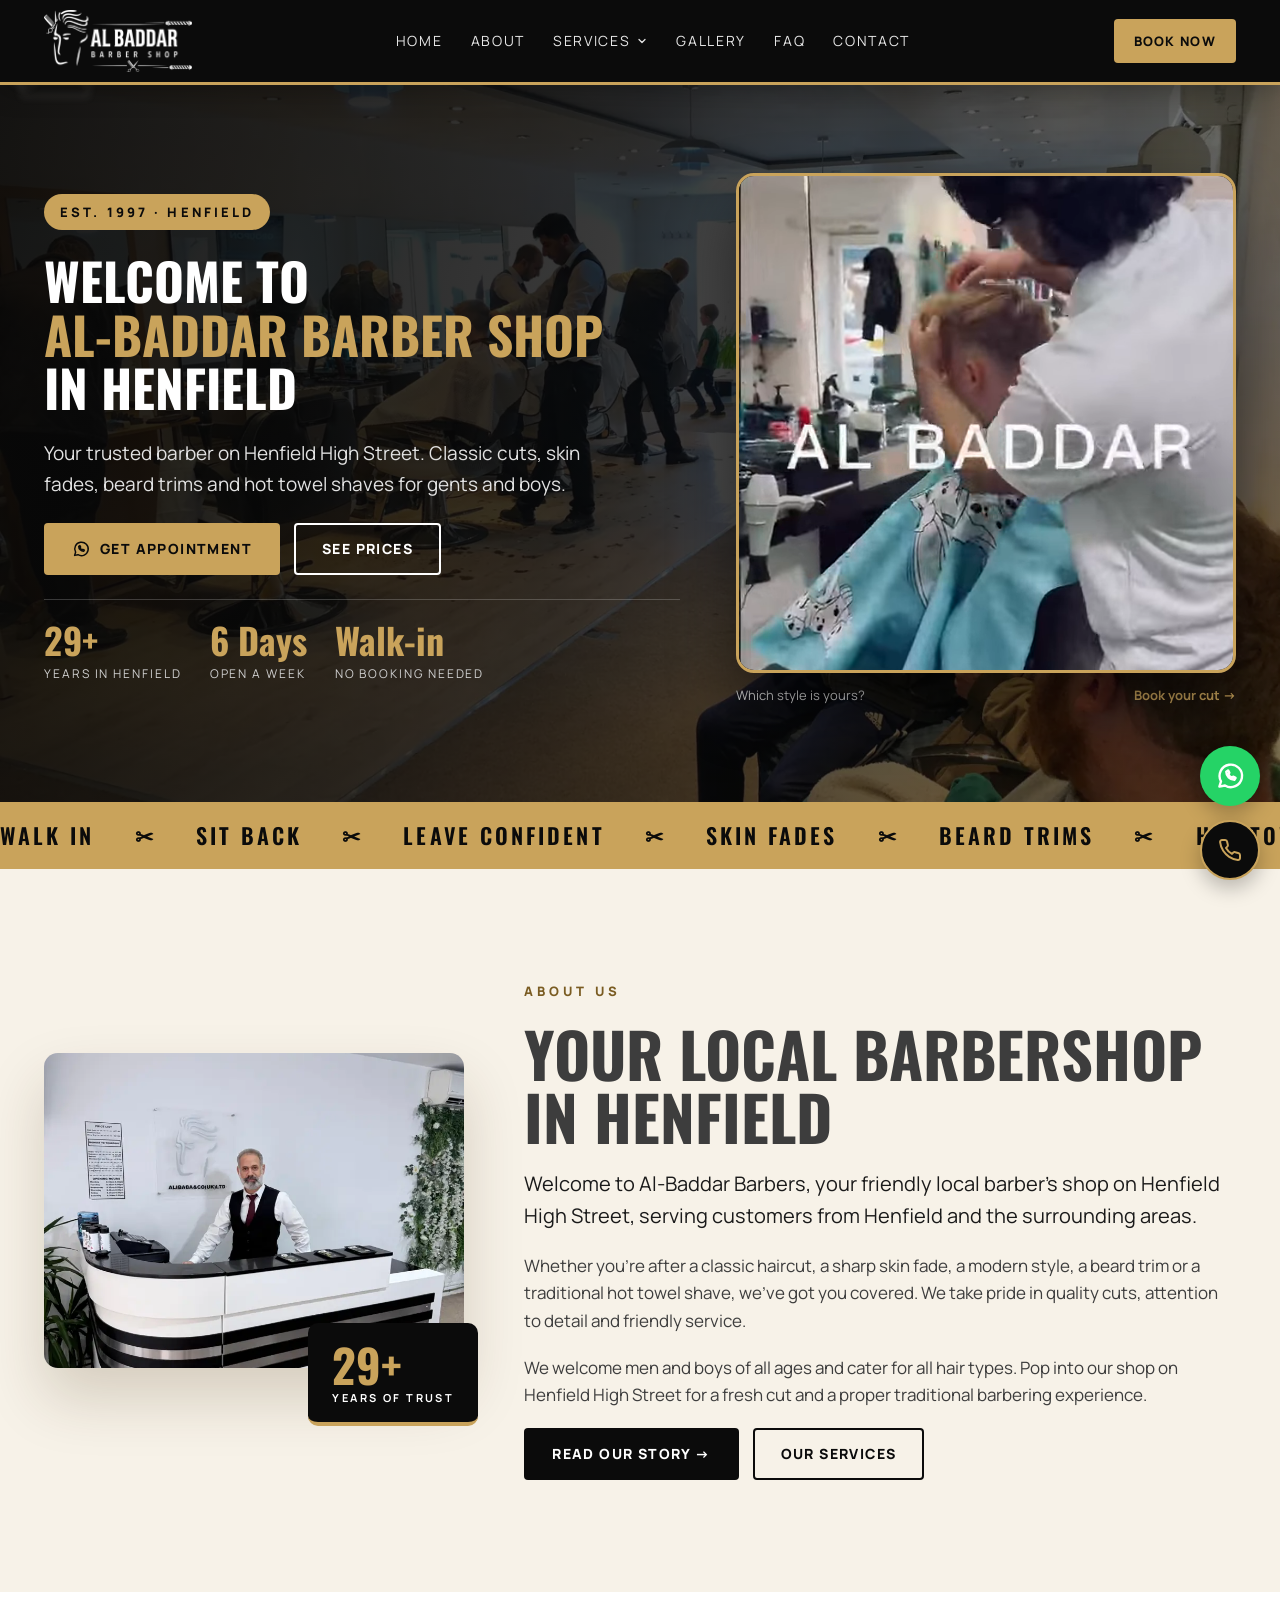
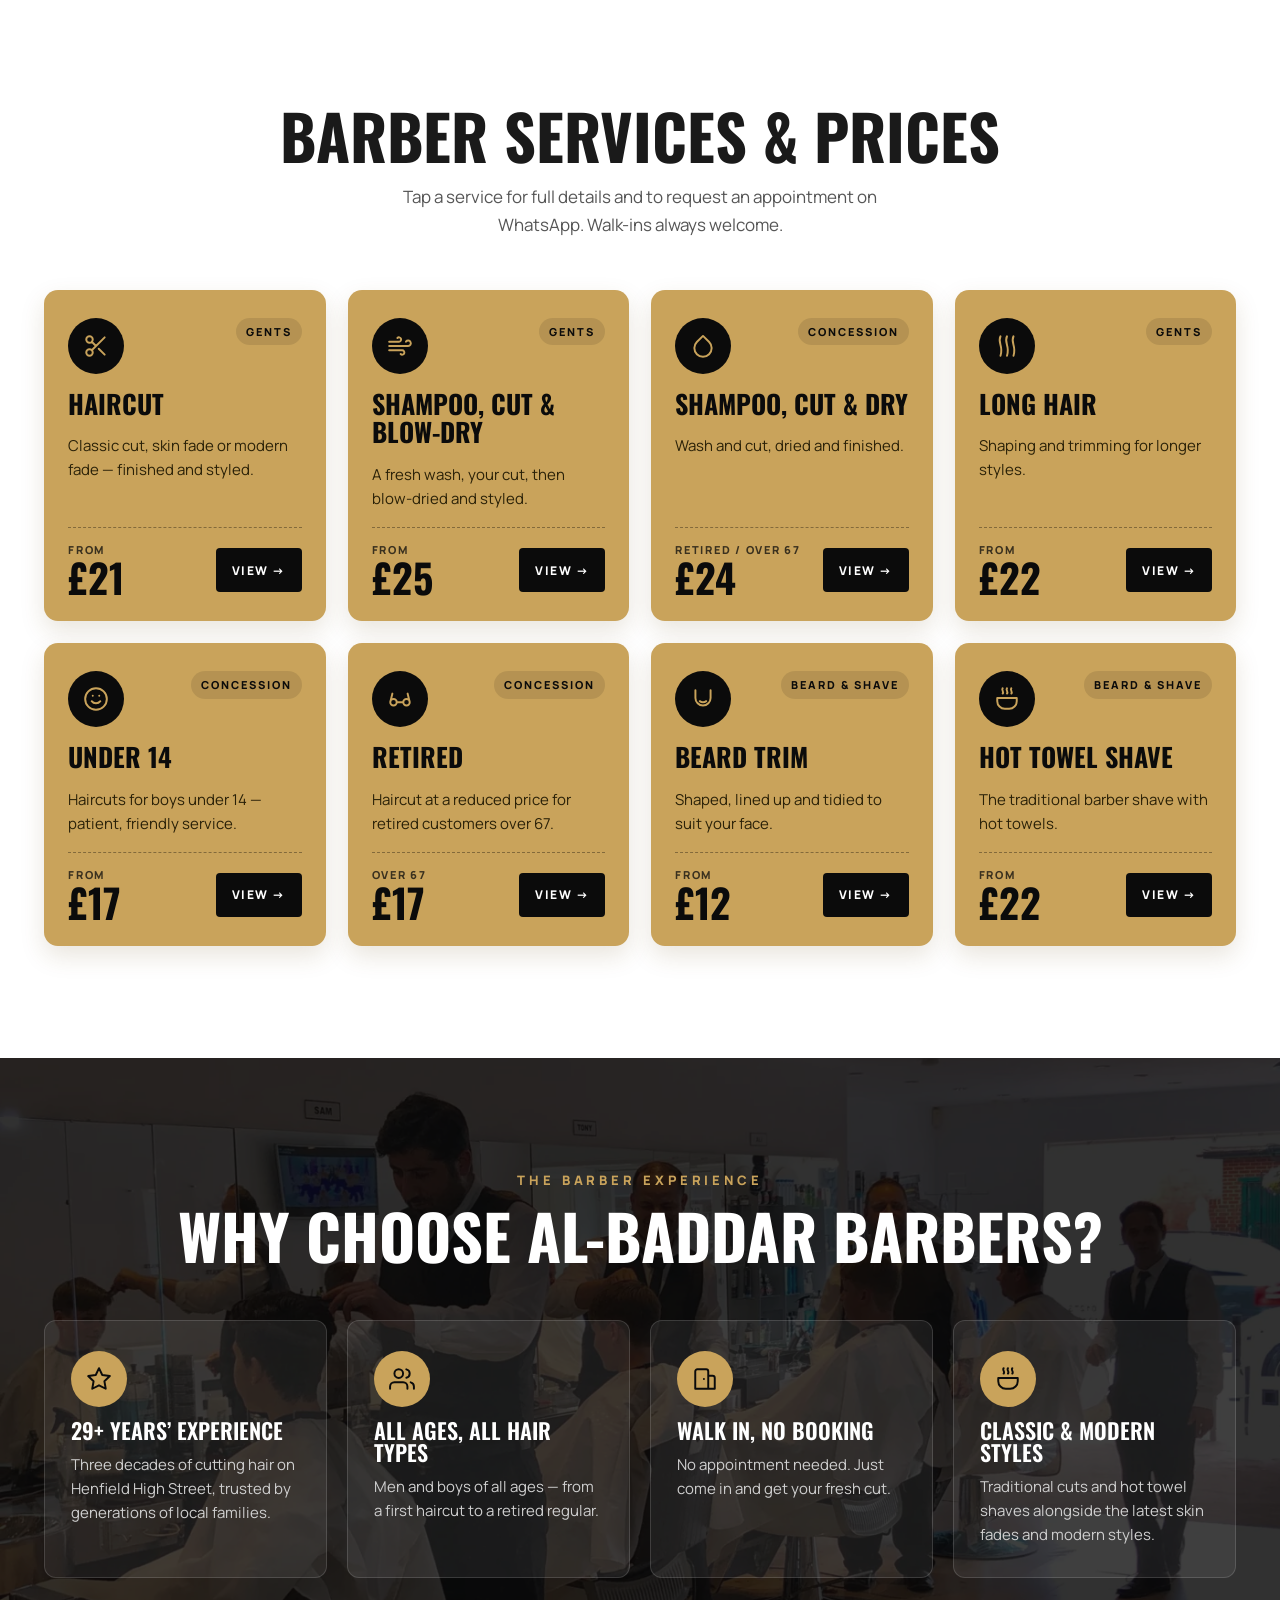
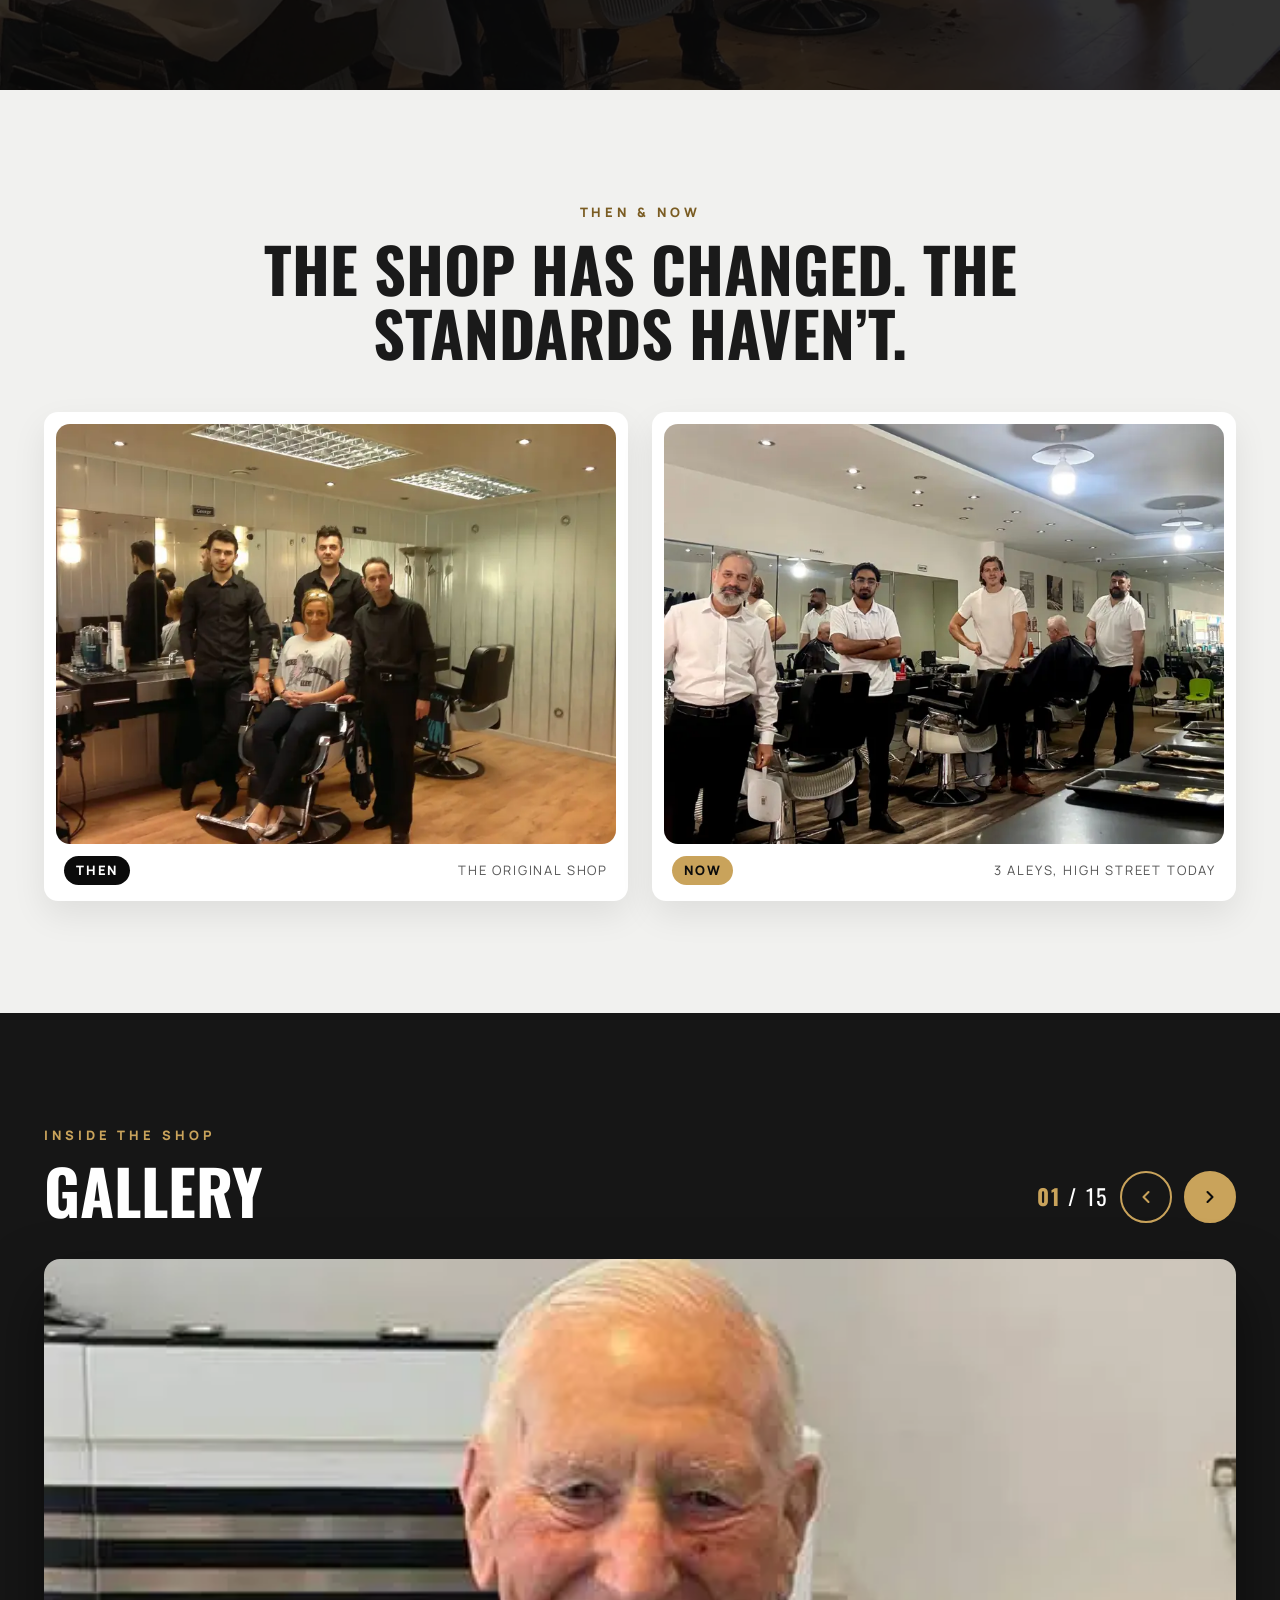
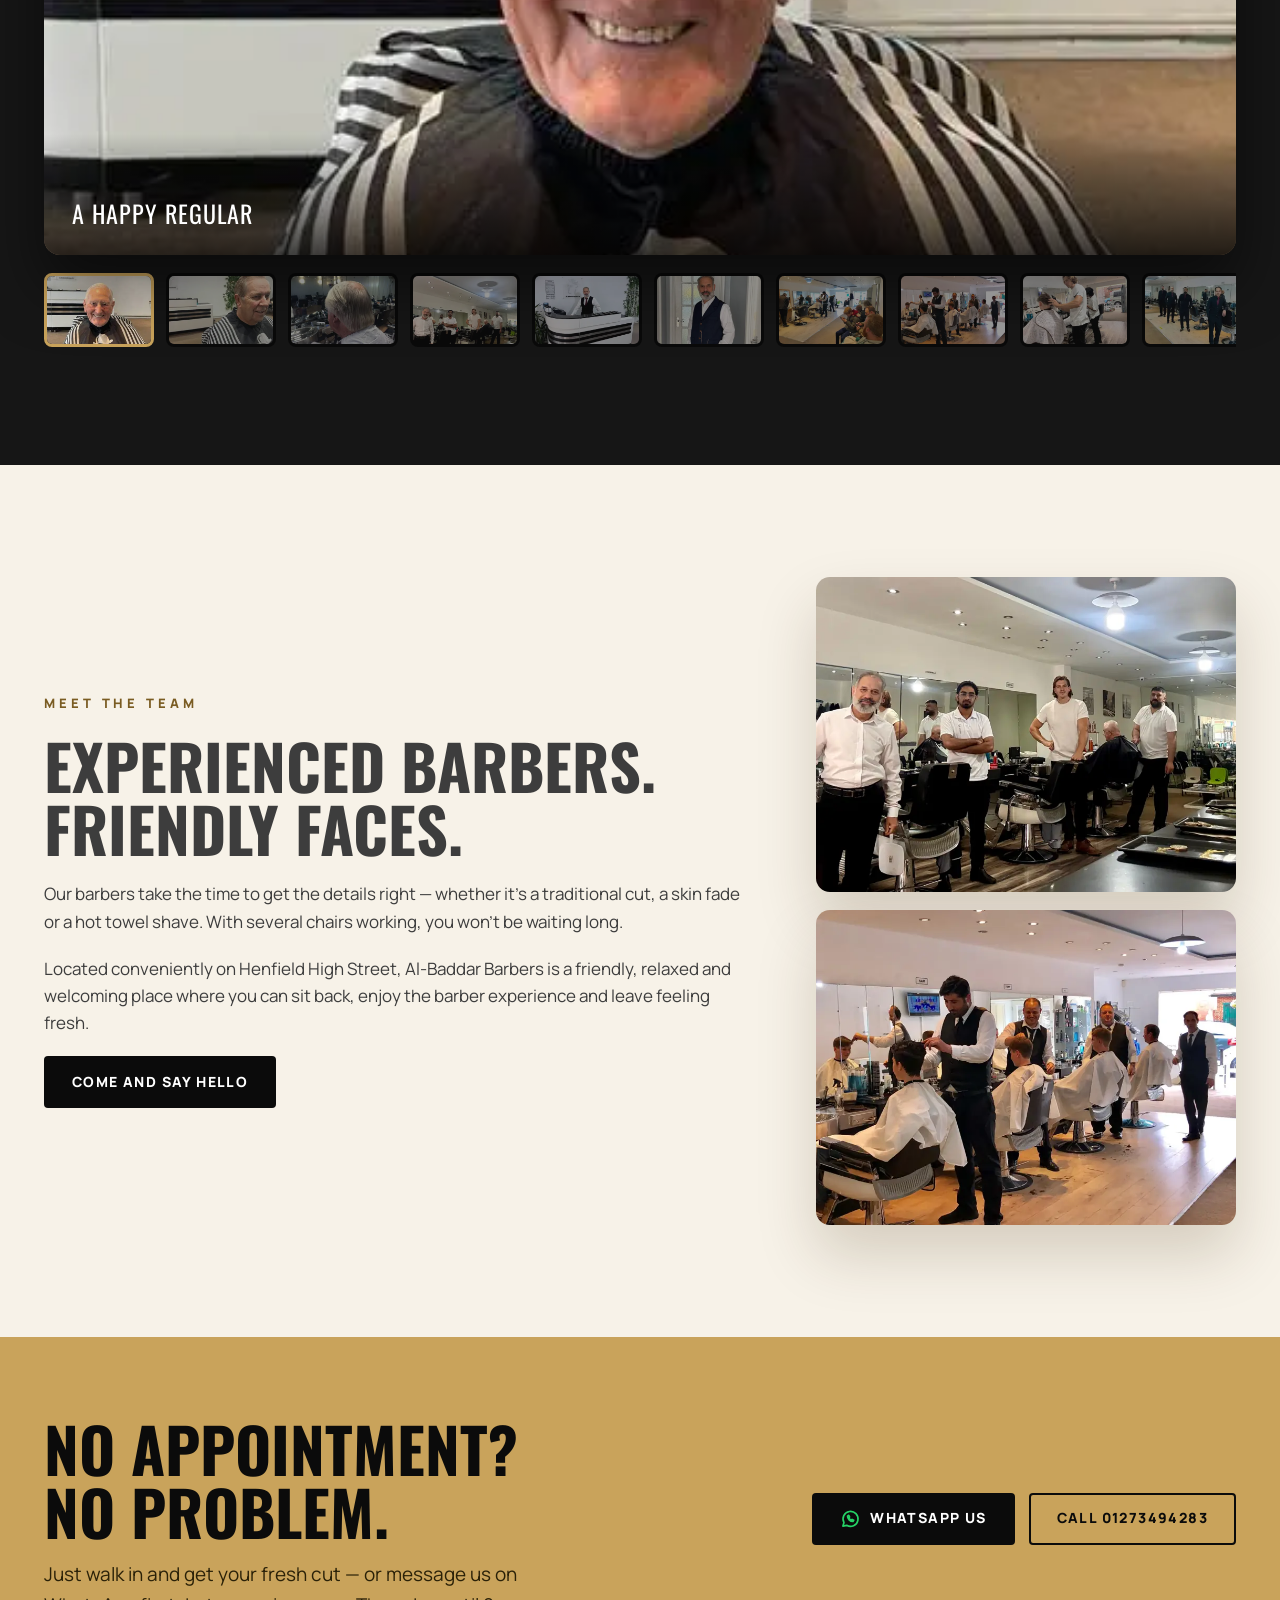
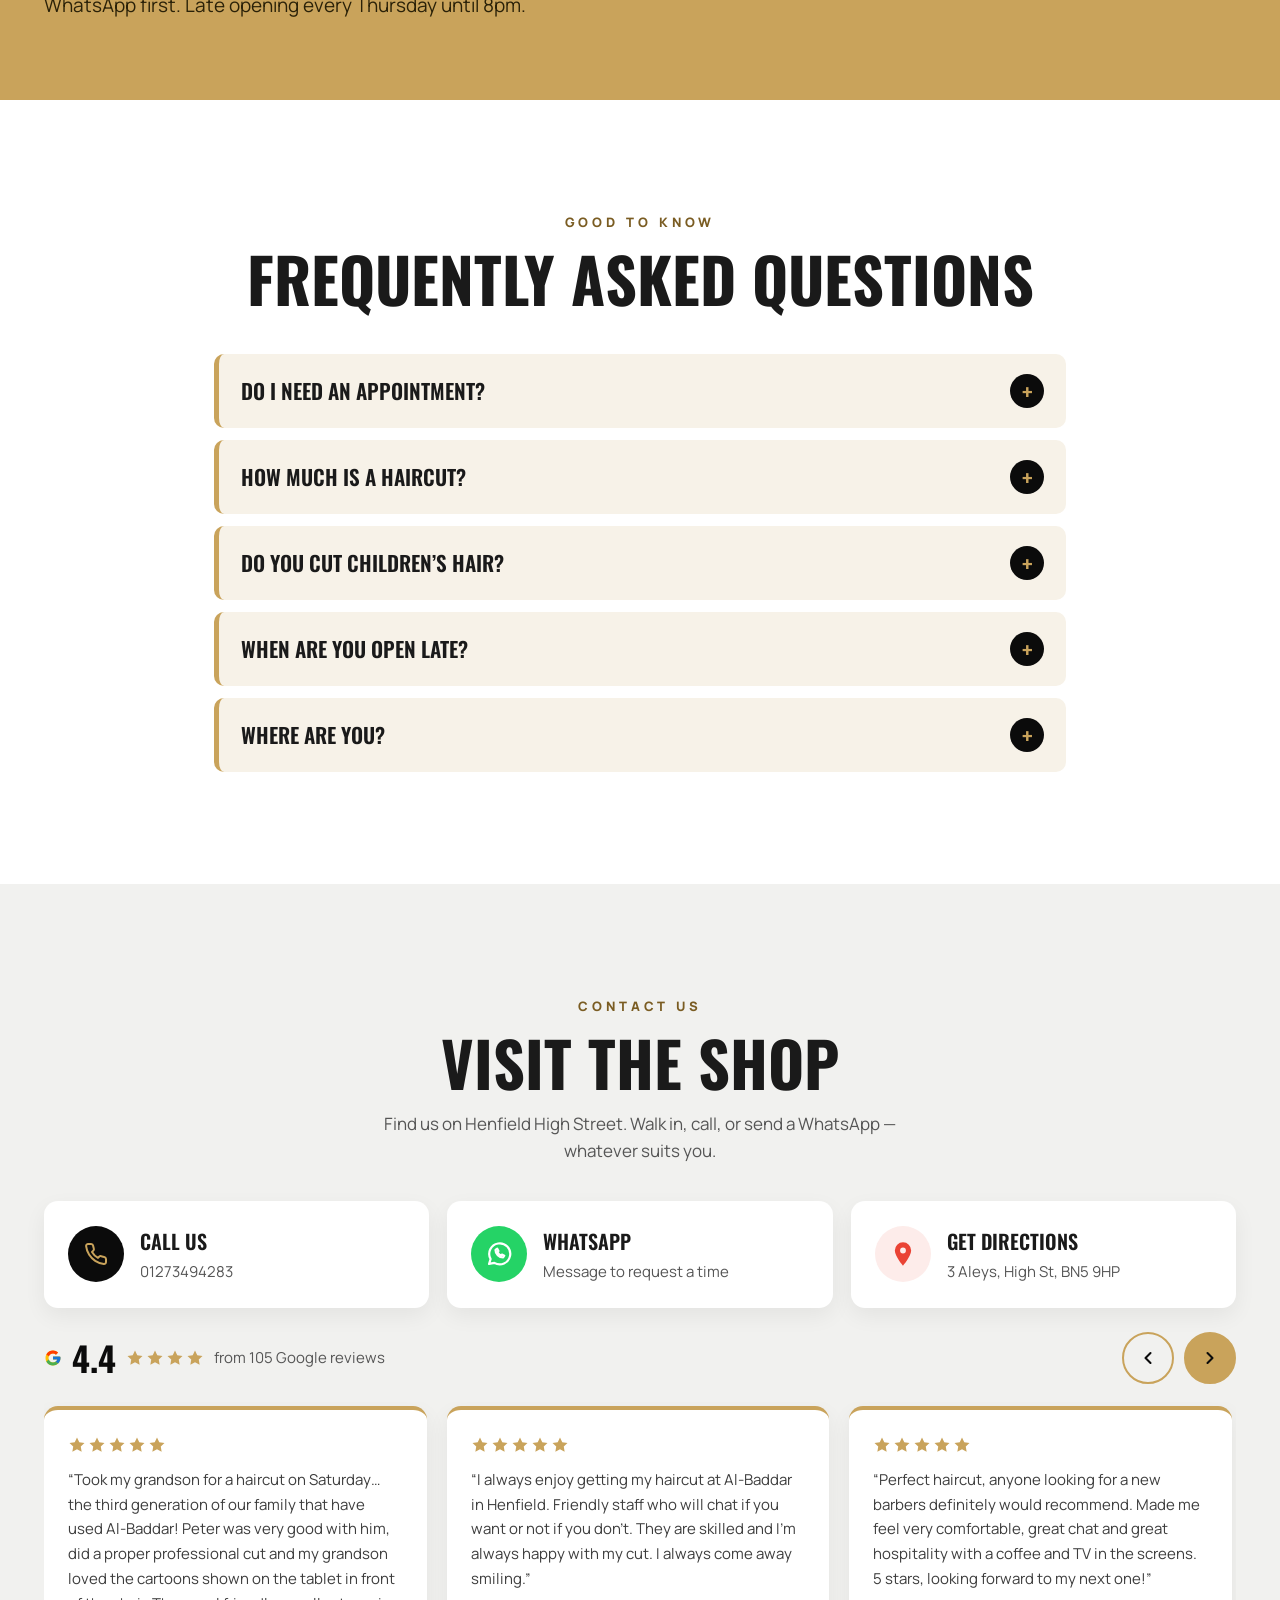
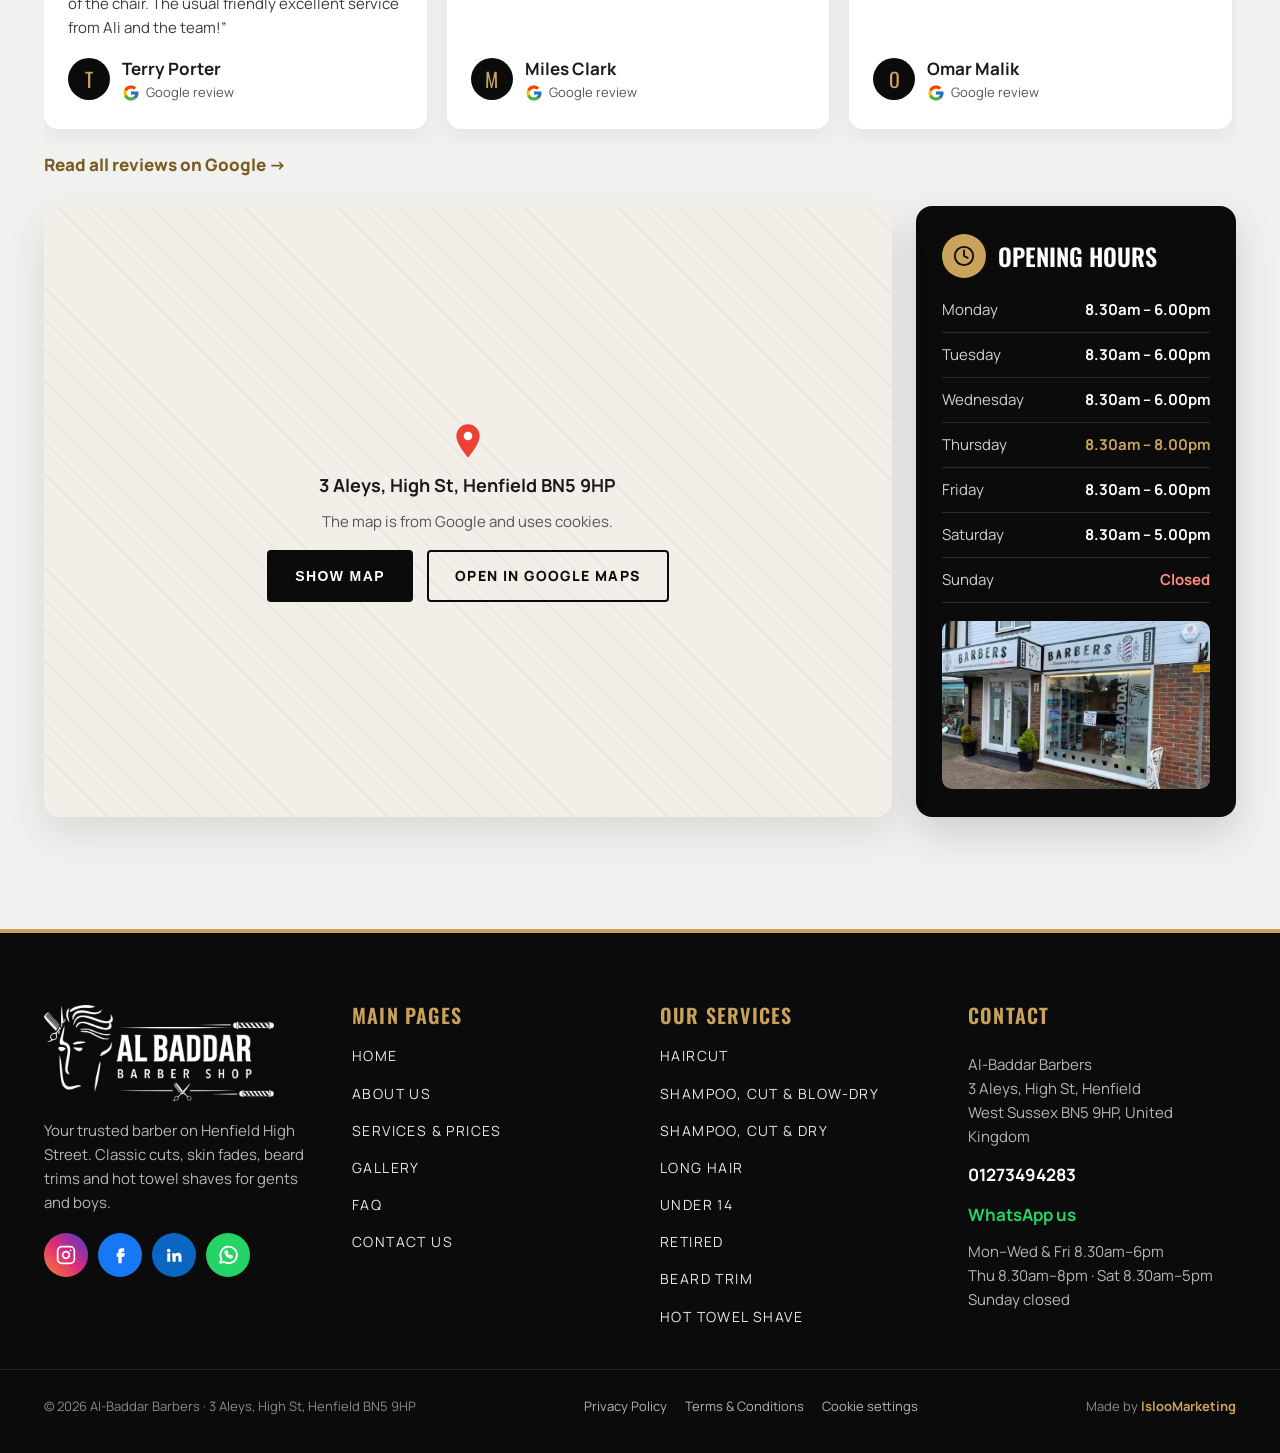
==== commit 7b41a823: "Add files via upload" ====
--- a/index.html
+++ b/index.html
@@ -246,7 +246,7 @@
      "name": "How much is a haircut?",
      "acceptedAnswer": {
       "@type": "Answer",
-      "text": "A gents haircut is from £21. Under 14s and retired customers are from £17, beard trims are from £12 and a hot towel shave is from £22."
+      "text": "A gents haircut is from £21. Under 14s are from £17 and retired customers (over 67) are £17, beard trims are from £12 and a hot towel shave is from £22."
      }
     },
     {
@@ -289,13 +289,13 @@
 <a class="brand" href="#top" aria-label="Al-Baddar Barbers home"><img src="assets/img/logo-al-baddar.webp" alt="Al-Baddar Barber Shop" width="600" height="251"></a>
 <nav class="nav" aria-label="Main">
 <a href="#top">Home</a><a href="about.html">About</a>
-<div class="dd"><a href="#services">Services <svg width="12" height="12" viewBox="0 0 24 24" fill="none" stroke="currentColor" stroke-width="2.5" stroke-linecap="round" stroke-linejoin="round" aria-hidden="true"><path d="M6 9l6 6 6-6"/></svg></a><div class="dd-menu"><a href="services/haircut.html"><span>Haircut</span><b>From £21</b></a><a href="services/shampoo-cut-blow-dry.html"><span>Shampoo, Cut &amp; Blow-dry</span><b>From £25</b></a><a href="services/shampoo-cut-dry.html"><span>Shampoo, Cut &amp; Dry</span><b>From £24</b></a><a href="services/long-hair.html"><span>Long Hair</span><b>From £22</b></a><a href="services/under-14.html"><span>Under 14</span><b>From £17</b></a><a href="services/retired.html"><span>Retired</span><b>From £17</b></a><a href="services/beard-trim.html"><span>Beard Trim</span><b>From £12</b></a><a href="services/hot-towel-shave.html"><span>Hot Towel Shave</span><b>From £22</b></a></div></div>
+<div class="dd"><a href="#services">Services <svg width="12" height="12" viewBox="0 0 24 24" fill="none" stroke="currentColor" stroke-width="2.5" stroke-linecap="round" stroke-linejoin="round" aria-hidden="true"><path d="M6 9l6 6 6-6"/></svg></a><div class="dd-menu"><a href="services/haircut.html"><span>Haircut</span><b>From £21</b></a><a href="services/shampoo-cut-blow-dry.html"><span>Shampoo, Cut &amp; Blow-dry</span><b>From £25</b></a><a href="services/shampoo-cut-dry.html"><span>Shampoo, Cut &amp; Dry</span><b>£24 (Retired / Over 67)</b></a><a href="services/long-hair.html"><span>Long Hair</span><b>From £22</b></a><a href="services/under-14.html"><span>Under 14</span><b>From £17</b></a><a href="services/retired.html"><span>Retired</span><b>£17 (Over 67)</b></a><a href="services/beard-trim.html"><span>Beard Trim</span><b>From £12</b></a><a href="services/hot-towel-shave.html"><span>Hot Towel Shave</span><b>From £22</b></a></div></div>
 <a href="#gallery">Gallery</a><a href="#faq">FAQ</a><a href="contact.html">Contact</a>
 </nav>
 <div class="header-cta">
 <a class="btn btn-gold btn-sm hide-xs" href="https://wa.me/441273494283?text=Hi%20Al-Baddar%20Barbers%2C%20I%20would%20like%20to%20book%20an%20appointment." target="_blank" rel="noopener">Book Now</a>
 <details class="burger"><summary aria-label="Open menu"><svg width="20" height="20" viewBox="0 0 24 24" fill="none" stroke="currentColor" stroke-width="2" stroke-linecap="round" stroke-linejoin="round" aria-hidden="true"><path d="M3 6h18M3 12h18M3 18h18"/></svg></summary>
-<nav class="mnav" aria-label="Mobile"><a href="#top">Home</a><a href="about.html">About</a><a href="#services">Services &amp; Prices</a><a class="sub" href="services/haircut.html">— Haircut · from £21</a><a class="sub" href="services/shampoo-cut-blow-dry.html">— Shampoo, Cut &amp; Blow-dry · from £25</a><a class="sub" href="services/shampoo-cut-dry.html">— Shampoo, Cut &amp; Dry · from £24</a><a class="sub" href="services/long-hair.html">— Long Hair · from £22</a><a class="sub" href="services/under-14.html">— Under 14 · from £17</a><a class="sub" href="services/retired.html">— Retired · from £17</a><a class="sub" href="services/beard-trim.html">— Beard Trim · from £12</a><a class="sub" href="services/hot-towel-shave.html">— Hot Towel Shave · from £22</a><a href="#gallery">Gallery</a><a href="#faq">FAQ</a><a href="contact.html">Contact</a></nav>
+<nav class="mnav" aria-label="Mobile"><a href="#top">Home</a><a href="about.html">About</a><a href="#services">Services &amp; Prices</a><a class="sub" href="services/haircut.html">— Haircut · from £21</a><a class="sub" href="services/shampoo-cut-blow-dry.html">— Shampoo, Cut &amp; Blow-dry · from £25</a><a class="sub" href="services/shampoo-cut-dry.html">— Shampoo, Cut &amp; Dry · £24 (Retired / Over 67)</a><a class="sub" href="services/long-hair.html">— Long Hair · from £22</a><a class="sub" href="services/under-14.html">— Under 14 · from £17</a><a class="sub" href="services/retired.html">— Retired · £17 (Over 67)</a><a class="sub" href="services/beard-trim.html">— Beard Trim · from £12</a><a class="sub" href="services/hot-towel-shave.html">— Hot Towel Shave · from £22</a><a href="#gallery">Gallery</a><a href="#faq">FAQ</a><a href="contact.html">Contact</a></nav>
 </details>
 </div>
 </div></header>
@@ -342,9 +342,9 @@
 <div class="top"><span class="ic"><svg width="26" height="26" viewBox="0 0 24 24" fill="none" stroke="currentColor" stroke-width="1.8" stroke-linecap="round" stroke-linejoin="round" aria-hidden="true"><path d="M9.6 4.6A2 2 0 1 1 11 8H2M12.6 19.4A2 2 0 1 0 14 16H2M17.5 8a2.5 2.5 0 1 1 2 4H2"/></svg></span><span class="tag">Gents</span></div>
 <h3>Shampoo, Cut &amp; Blow-dry</h3><p>A fresh wash, your cut, then blow-dried and styled.</p>
 <div class="foot"><span class="price"><small>From</small> £25</span><span class="cbtn">View →</span></div></a><a class="card rv" href="services/shampoo-cut-dry.html">
-<div class="top"><span class="ic"><svg width="26" height="26" viewBox="0 0 24 24" fill="none" stroke="currentColor" stroke-width="1.8" stroke-linecap="round" stroke-linejoin="round" aria-hidden="true"><path d="M12 2.7l5.7 5.6a8 8 0 1 1-11.4 0z"/></svg></span><span class="tag">Gents</span></div>
+<div class="top"><span class="ic"><svg width="26" height="26" viewBox="0 0 24 24" fill="none" stroke="currentColor" stroke-width="1.8" stroke-linecap="round" stroke-linejoin="round" aria-hidden="true"><path d="M12 2.7l5.7 5.6a8 8 0 1 1-11.4 0z"/></svg></span><span class="tag">Concession</span></div>
 <h3>Shampoo, Cut &amp; Dry</h3><p>Wash and cut, dried and finished.</p>
-<div class="foot"><span class="price"><small>From</small> £24</span><span class="cbtn">View →</span></div></a><a class="card rv" href="services/long-hair.html">
+<div class="foot"><span class="price"><small>Retired / Over 67</small> £24</span><span class="cbtn">View →</span></div></a><a class="card rv" href="services/long-hair.html">
 <div class="top"><span class="ic"><svg width="26" height="26" viewBox="0 0 24 24" fill="none" stroke="currentColor" stroke-width="1.8" stroke-linecap="round" stroke-linejoin="round" aria-hidden="true"><path d="M6 3c-3 6 3 9 0 18M12 3c-3 6 3 9 0 18M18 3c-3 6 3 9 0 18"/></svg></span><span class="tag">Gents</span></div>
 <h3>Long Hair</h3><p>Shaping and trimming for longer styles.</p>
 <div class="foot"><span class="price"><small>From</small> £22</span><span class="cbtn">View →</span></div></a><a class="card rv" href="services/under-14.html">
@@ -352,8 +352,8 @@
 <h3>Under 14</h3><p>Haircuts for boys under 14 — patient, friendly service.</p>
 <div class="foot"><span class="price"><small>From</small> £17</span><span class="cbtn">View →</span></div></a><a class="card rv" href="services/retired.html">
 <div class="top"><span class="ic"><svg width="26" height="26" viewBox="0 0 24 24" fill="none" stroke="currentColor" stroke-width="1.8" stroke-linecap="round" stroke-linejoin="round" aria-hidden="true"><path d="M3 15a3 3 0 1 0 6 0 3 3 0 1 0-6 0M15 15a3 3 0 1 0 6 0 3 3 0 1 0-6 0M9 15h6M3 15l2-8M21 15l-2-8"/></svg></span><span class="tag">Concession</span></div>
-<h3>Retired</h3><p>Haircut at a reduced price for retired customers.</p>
-<div class="foot"><span class="price"><small>From</small> £17</span><span class="cbtn">View →</span></div></a><a class="card rv" href="services/beard-trim.html">
+<h3>Retired</h3><p>Haircut at a reduced price for retired customers over 67.</p>
+<div class="foot"><span class="price"><small>Over 67</small> £17</span><span class="cbtn">View →</span></div></a><a class="card rv" href="services/beard-trim.html">
 <div class="top"><span class="ic"><svg width="26" height="26" viewBox="0 0 24 24" fill="none" stroke="currentColor" stroke-width="1.8" stroke-linecap="round" stroke-linejoin="round" aria-hidden="true"><path d="M5 4v7a7 7 0 0 0 14 0V4M9 14c1 .7 2 1 3 1s2-.3 3-1"/></svg></span><span class="tag">Beard &amp; Shave</span></div>
 <h3>Beard Trim</h3><p>Shaped, lined up and tidied to suit your face.</p>
 <div class="foot"><span class="price"><small>From</small> £12</span><span class="cbtn">View →</span></div></a><a class="card rv" href="services/hot-towel-shave.html">
@@ -405,7 +405,7 @@
 
 <section class="section bg-white" id="faq"><div class="container faq">
 <div class="center rv"><p class="eyebrow">Good to Know</p><h2 class="h2">Frequently Asked Questions</h2></div>
-<div class="faq-list"><details class="rv"><summary>Do I need an appointment?<span class="pm" aria-hidden="true">+</span></summary><p>No. We’re a walk-in barbershop — just come in. If you’d like to request a time, message us on WhatsApp or call 01273494283.</p></details><details class="rv"><summary>How much is a haircut?<span class="pm" aria-hidden="true">+</span></summary><p>A gents haircut is from £21. Under 14s and retired customers are from £17, beard trims are from £12 and a hot towel shave is from £22.</p></details><details class="rv"><summary>Do you cut children’s hair?<span class="pm" aria-hidden="true">+</span></summary><p>Yes. We welcome boys of all ages, and haircuts for under 14s are from £17.</p></details><details class="rv"><summary>When are you open late?<span class="pm" aria-hidden="true">+</span></summary><p>Every Thursday until 8pm. Monday to Wednesday and Friday we’re open 8.30am to 6pm, and Saturday 8.30am to 5pm. Closed on Sundays.</p></details><details class="rv"><summary>Where are you?<span class="pm" aria-hidden="true">+</span></summary><p>3 Aleys, High St, Henfield BN5 9HP — right on Henfield High Street in West Sussex.</p></details></div>
+<div class="faq-list"><details class="rv"><summary>Do I need an appointment?<span class="pm" aria-hidden="true">+</span></summary><p>No. We’re a walk-in barbershop — just come in. If you’d like to request a time, message us on WhatsApp or call 01273494283.</p></details><details class="rv"><summary>How much is a haircut?<span class="pm" aria-hidden="true">+</span></summary><p>A gents haircut is from £21. Under 14s are from £17 and retired customers (over 67) are £17, beard trims are from £12 and a hot towel shave is from £22.</p></details><details class="rv"><summary>Do you cut children’s hair?<span class="pm" aria-hidden="true">+</span></summary><p>Yes. We welcome boys of all ages, and haircuts for under 14s are from £17.</p></details><details class="rv"><summary>When are you open late?<span class="pm" aria-hidden="true">+</span></summary><p>Every Thursday until 8pm. Monday to Wednesday and Friday we’re open 8.30am to 6pm, and Saturday 8.30am to 5pm. Closed on Sundays.</p></details><details class="rv"><summary>Where are you?<span class="pm" aria-hidden="true">+</span></summary><p>3 Aleys, High St, Henfield BN5 9HP — right on Henfield High Street in West Sussex.</p></details></div>
 </div></section>
 
 <section class="section bg-grey" id="contact"><div class="container">
@@ -439,7 +439,7 @@
 </main>
 <footer class="footer"><div class="container cols">
 <div><img class="logo" src="assets/img/logo-al-baddar.webp" alt="Al-Baddar Barber Shop" width="600" height="251" loading="lazy">
-<p style="margin-top:18px">A trusted local barbershop on Henfield High Street, serving the community for over 30 years. Traditional barbering, modern styles and friendly service for men and boys of all ages.</p>
+<p style="margin-top:18px">Your trusted barber on Henfield High Street. Classic cuts, skin fades, beard trims and hot towel shaves for gents and boys.</p>
 <div class="socials"><a href="https://www.instagram.com/al_baddars/" class="soc ig" aria-label="Instagram" target="_blank" rel="noopener"><svg width="20" height="20" viewBox="0 0 24 24" fill="none" stroke="currentColor" stroke-width="2.1" stroke-linecap="round" stroke-linejoin="round" aria-hidden="true"><path d="M7 2h10a5 5 0 0 1 5 5v10a5 5 0 0 1-5 5H7a5 5 0 0 1-5-5V7a5 5 0 0 1 5-5zM16 11.4A4 4 0 1 1 12.6 8 4 4 0 0 1 16 11.4zM17.5 6.5h.01"/></svg></a><a href="https://www.facebook.com/albaddarsbarberssussex/" class="soc fb" aria-label="Facebook" target="_blank" rel="noopener"><svg width="20" height="20" viewBox="0 0 24 24" fill="currentColor" stroke="none" stroke-width="2.1" stroke-linecap="round" stroke-linejoin="round" aria-hidden="true"><path d="M14 8h3V4h-3a4 4 0 0 0-4 4v2H8v4h2v8h4v-8h3l1-4h-4V8.5a.5.5 0 0 1 .5-.5z"/></svg></a><a href="https://uk.linkedin.com/company/al-baddar" class="soc li" aria-label="LinkedIn" target="_blank" rel="noopener"><svg width="18" height="18" viewBox="0 0 24 24" fill="currentColor" stroke="none" stroke-width="2.1" stroke-linecap="round" stroke-linejoin="round" aria-hidden="true"><path d="M4.98 3.5a2.5 2.5 0 1 1 0 5 2.5 2.5 0 0 1 0-5zM3 9.5h4V21H3zM9.5 9.5h3.8v1.6h.1c.5-1 1.8-2 3.8-2 4 0 4.8 2.6 4.8 6V21h-4v-5.2c0-1.3 0-2.9-1.8-2.9s-2 1.4-2 2.8V21h-4z"/></svg></a><a href="https://wa.me/441273494283?text=Hi%20Al-Baddar%20Barbers%2C%20I%20would%20like%20to%20book%20an%20appointment." class="soc wa" aria-label="WhatsApp" target="_blank" rel="noopener"><svg width="22" height="22" viewBox="0 0 24 24" fill="none" stroke="currentColor" stroke-width="2" stroke-linecap="round" stroke-linejoin="round" aria-hidden="true"><path d="M3.5 20.5l1.3-4.2A9 9 0 1 1 8 19.6zM9 8.5c0 3.5 3 6.5 6.5 6.5l1-1.5-2-1-1 .8c-1.2-.5-2.3-1.6-2.8-2.8l.8-1-1-2z"/></svg></a></div></div>
 <nav aria-labelledby="f-pages"><h2 id="f-pages">Main Pages</h2><ul><li><a href="#top">Home</a></li><li><a href="about.html">About Us</a></li><li><a href="#services">Services &amp; Prices</a></li><li><a href="#gallery">Gallery</a></li><li><a href="#faq">FAQ</a></li><li><a href="contact.html">Contact Us</a></li></ul></nav>
 <nav aria-labelledby="f-svc"><h2 id="f-svc">Our Services</h2><ul><li><a href="services/haircut.html">Haircut</a></li><li><a href="services/shampoo-cut-blow-dry.html">Shampoo, Cut &amp; Blow-dry</a></li><li><a href="services/shampoo-cut-dry.html">Shampoo, Cut &amp; Dry</a></li><li><a href="services/long-hair.html">Long Hair</a></li><li><a href="services/under-14.html">Under 14</a></li><li><a href="services/retired.html">Retired</a></li><li><a href="services/beard-trim.html">Beard Trim</a></li><li><a href="services/hot-towel-shave.html">Hot Towel Shave</a></li></ul></nav>
--- a/assets/css/style.min.css
+++ b/assets/css/style.min.css
@@ -1 +1 @@
-:root{--gold:#c9a35b;--gold-2:#d8b97c;--gold-text:#7a5c22;--black:#0b0b0b;--ink:#1a1a1a;--muted:#555;--line:#e4e0d6;--cream:#F7F2E8;--grey:#F1F1EF;--white:#fff;--wa:#25D366;--fb:#1877F2;--li:#0A66C2;--ig:linear-gradient(45deg,#F58529,#DD2A7B 50%,#8134AF 80%,#515BD4);--display:'Oswald',Impact,sans-serif;--body:'Manrope',system-ui,-apple-system,Segoe UI,sans-serif;--r:14px}*,*::before,*::after{box-sizing:border-box}html{scroll-behavior:smooth;scroll-padding-top:96px}body{margin:0;font-family:var(--body);font-size:17px;line-height:1.6;color:var(--ink);background:#fff;overflow-x:hidden}img,iframe{display:block;max-width:100%}img{height:auto}a{color:inherit}h1,h2,h3{font-family:var(--display);text-transform:uppercase;line-height:1.02;margin:0;font-weight:700}p{margin:0}:focus-visible{outline:3px solid var(--gold);outline-offset:3px}.skip{position:absolute;left:-999px;top:8px;z-index:100;background:var(--gold);color:var(--black);padding:10px 16px;font-weight:800}.skip:focus{left:8px}.sr-only{position:absolute;width:1px;height:1px;overflow:hidden;clip:rect(0 0 0 0);white-space:nowrap}.container{max-width:1240px;margin:0 auto;padding:0 24px}.section{padding:112px 0}.bg-cream{background:var(--cream)}.bg-grey{background:var(--grey)}.bg-white{background:#fff}.bg-dark{background:#161616;color:#fff}.bg-gold{background:var(--gold);color:var(--black)}.eyebrow{font-size:13px;font-weight:800;letter-spacing:.3em;text-transform:uppercase;color:var(--gold-text);margin-bottom:14px}.bg-dark .eyebrow,.photo-bg .eyebrow{color:var(--gold)}.h2{font-size:clamp(36px,5vw,62px)}.center{text-align:center}.lead{max-width:540px;margin:16px auto 0;color:var(--muted)}.stack{display:flex;flex-direction:column;gap:20px}.split{display:flex;flex-wrap:wrap;gap:60px;align-items:center}.split>*{flex:1 1 420px;min-width:0}.split>.grow{flex:999 1 460px}.muted{color:var(--muted)}.btn{display:inline-flex;align-items:center;justify-content:center;gap:10px;min-height:52px;padding:0 26px;border-radius:4px;font-weight:800;font-size:14px;letter-spacing:.1em;text-transform:uppercase;text-decoration:none;border:2px solid transparent;cursor:pointer;transition:background .25s,color .25s,transform .25s,border-color .25s}.btn:hover{transform:translateY(-2px)}.btn svg{flex:none}.btn-gold{background:var(--gold);color:var(--black)}.btn-gold:hover{background:var(--gold-2)}.btn-dark{background:var(--black);color:#fff}.btn-dark:hover{background:#333}.btn-light{border-color:#fff;color:#fff;background:transparent}.btn-light:hover{background:#fff;color:var(--black)}.btn-outline{border-color:var(--black);color:var(--black)}.btn-outline:hover{background:var(--black);color:#fff}.btn-sm{min-height:44px;padding:0 18px;font-size:13px}.btn-block{flex:1 1 240px;min-height:62px;font-size:15px}.soc{display:inline-flex;align-items:center;justify-content:center;width:40px;height:40px;border-radius:50%;color:#fff;transition:transform .25s}.soc:hover{transform:translateY(-3px) scale(1.06)}.soc-sm{width:34px;height:34px}.ig{background:var(--ig)}.fb{background:var(--fb)}.li{background:var(--li)}.wa{background:var(--wa)}.topbar{background:var(--gold);color:var(--black);font-size:13px;font-weight:700}.topbar .container{display:flex;justify-content:space-between;align-items:center;gap:16px;flex-wrap:wrap;padding-top:6px;padding-bottom:6px}.topbar .info{display:flex;gap:22px;align-items:center;flex-wrap:wrap}.topbar a{color:var(--black);text-decoration:none}.topbar .late{background:var(--black);color:var(--gold);padding:2px 10px;border-radius:20px}.topbar .socials{display:flex;gap:8px}.header{position:sticky;top:0;z-index:40;background:var(--black);border-bottom:3px solid var(--gold);box-shadow:0 6px 24px rgba(0,0,0,.25)}.header .container{display:flex;align-items:center;justify-content:space-between;gap:20px;padding-top:10px;padding-bottom:10px}.brand img{height:62px;width:auto}.nav{display:flex;gap:28px;align-items:center}.nav>a,.nav .dd>a{color:#e6e6e6;text-decoration:none;font-size:14px;letter-spacing:.12em;text-transform:uppercase;padding:14px 0;transition:color .2s}.nav>a:hover,.nav .dd>a:hover,.nav a[aria-current]{color:var(--gold)}.dd{position:relative}.dd>a{display:inline-flex;align-items:center;gap:6px}.dd-menu{display:none;position:absolute;top:100%;left:-20px;width:300px;flex-direction:column;background:#FFFDF6;border-top:3px solid var(--gold);border-radius:0 0 8px 8px;padding:10px;box-shadow:0 24px 48px rgba(0,0,0,.25)}.dd:hover .dd-menu,.dd:focus-within .dd-menu{display:flex}.dd-menu a{display:flex;justify-content:space-between;gap:12px;color:var(--ink);text-decoration:none;font-weight:600;font-size:14px;padding:11px 14px;border-radius:4px}.dd-menu a:hover{background:var(--gold)}.dd-menu b{font-weight:800}.header-cta{display:flex;gap:10px;align-items:center}.burger{display:none;position:relative}.burger summary{list-style:none;cursor:pointer;width:44px;height:44px;border:1.5px solid var(--gold);border-radius:4px;display:flex;align-items:center;justify-content:center;color:var(--gold)}.burger summary::-webkit-details-marker{display:none}.mnav{position:absolute;right:0;top:58px;width:290px;background:#FFFDF6;border-top:3px solid var(--gold);border-radius:0 0 8px 8px;padding:14px 16px;display:flex;flex-direction:column;box-shadow:0 24px 48px rgba(0,0,0,.3)}.mnav a{color:var(--ink);text-decoration:none;font-weight:700;text-transform:uppercase;letter-spacing:.1em;font-size:14px;padding:10px 0}.mnav a.sub{font-size:13px;text-transform:none;letter-spacing:0;padding:6px 0 6px 14px;font-weight:600}.mnav a:hover{color:var(--gold-text)}.hero{position:relative;overflow:hidden;background:#111;color:#fff}.photo-bg{position:relative;overflow:hidden;color:#fff;background:#111}.photo-bg>img.bg,.hero>img.bg{position:absolute;inset:0;width:100%;height:100%;object-fit:cover}.hero::before{content:"";position:absolute;inset:0;background:linear-gradient(100deg,rgba(8,8,8,.93),rgba(8,8,8,.8) 45%,rgba(8,8,8,.5));z-index:1}.photo-bg::before{content:"";position:absolute;inset:0;background:rgba(10,10,10,.84);z-index:1}.hero>.container,.photo-bg>.container{position:relative;z-index:2}.hero .container{display:flex;flex-wrap:wrap;gap:56px;align-items:center;padding-top:88px;padding-bottom:96px}.hero-copy{flex:1 1 480px;min-width:0;display:flex;flex-direction:column;gap:24px}.pill{align-self:flex-start;font-size:13px;font-weight:800;letter-spacing:.24em;text-transform:uppercase;background:var(--gold);color:var(--black);padding:8px 16px;border-radius:40px}.hero h1{font-size:clamp(34px,4vw,54px);line-height:1.04}.hero h1 span{color:var(--gold)}.hero p.intro{max-width:540px;color:#e2e2e2;font-size:19px}.btn-row{display:flex;gap:14px;flex-wrap:wrap}.stats{display:flex;gap:28px;flex-wrap:wrap;padding-top:22px;border-top:1px solid rgba(255,255,255,.2)}.stats b{display:block;font-family:var(--display);font-size:36px;line-height:1;color:var(--gold)}.stats span{font-size:12px;letter-spacing:.16em;color:#d0d0d0;text-transform:uppercase}.hero-video{flex:1 1 420px;min-width:0;max-width:500px;margin:0 auto}.video{position:relative;aspect-ratio:1/1;border-radius:18px;overflow:hidden;border:3px solid var(--gold);box-shadow:0 30px 60px rgba(0,0,0,.5);background:#000}.video video{position:absolute;inset:0;width:100%;height:100%;object-fit:cover}.video-note{display:flex;justify-content:space-between;gap:12px;margin-top:12px;font-size:13px;color:#cfcfcf}.video-note a{color:var(--gold);font-weight:700;text-decoration:none}.marquee{background:var(--gold);color:var(--black);overflow:hidden}.marquee div{display:flex;gap:40px;width:max-content;padding:16px 0;font-family:var(--display);font-size:22px;font-weight:600;letter-spacing:.14em;text-transform:uppercase;white-space:nowrap;animation:mq 32s linear infinite}@keyframes mq{to{transform:translateX(-50%)}}.ph{overflow:hidden;position:relative;border-radius:var(--r)}.ph img{width:100%;height:100%;object-fit:cover;transition:transform 1s}.ph:hover img{transform:scale(1.05)}.shadow{box-shadow:0 30px 60px rgba(60,40,0,.18)}.ratio-43{aspect-ratio:4/3}.ratio-45{aspect-ratio:4/5}.badge{position:absolute;right:-14px;bottom:-58px;background:var(--black);color:#fff;padding:18px 24px;border-radius:10px;border-bottom:4px solid var(--gold);line-height:1}.badge b{display:block;font-family:var(--display);font-size:46px;color:var(--gold)}.badge span{font-size:11px;letter-spacing:.22em;font-weight:700}.rel{position:relative;margin-bottom:40px}.about-copy{color:#3d3d3d}.about-copy .big{font-size:20px;color:var(--ink)}.cards{display:grid;grid-template-columns:repeat(auto-fill,minmax(260px,1fr));gap:22px;margin-top:52px}.card{text-decoration:none;color:var(--black);background:var(--gold);border-radius:var(--r);padding:28px 24px 24px;display:flex;flex-direction:column;gap:16px;min-height:290px;box-shadow:0 10px 24px rgba(110,80,25,.15);transition:transform .3s,box-shadow .3s}.card:hover{transform:translateY(-8px);box-shadow:0 22px 44px rgba(110,80,25,.28)}.card .top{display:flex;justify-content:space-between;align-items:flex-start;gap:12px}.ic{width:56px;height:56px;border-radius:50%;background:var(--black);color:var(--gold);display:flex;align-items:center;justify-content:center;flex:none}.tag{font-size:11px;font-weight:800;letter-spacing:.18em;text-transform:uppercase;background:rgba(0,0,0,.1);padding:5px 10px;border-radius:20px}.card h3{font-size:26px;line-height:1.1}.card p{color:#2a2108;font-size:15px;flex-grow:1}.card .foot{display:flex;align-items:center;justify-content:space-between;gap:12px;border-top:1.5px dashed rgba(0,0,0,.35);padding-top:16px}.price{font-family:var(--display);font-size:40px;font-weight:700;line-height:1}.price small,.price-tag small{display:block;font-family:var(--body);font-size:11px;font-weight:800;letter-spacing:.16em;text-transform:uppercase;opacity:.75;margin-bottom:2px}.cbtn{display:inline-flex;align-items:center;min-height:44px;padding:0 16px;background:var(--black);color:#fff;border-radius:4px;font-size:12px;font-weight:800;letter-spacing:.12em;text-transform:uppercase;transition:background .25s,color .25s}.card:hover .cbtn{background:#fff;color:var(--black)}.card.mini{padding:0;min-height:0;overflow:hidden;gap:0}.card.mini img{aspect-ratio:16/9;width:100%;object-fit:cover}.card.mini .foot{border:0;padding:18px 20px}.card.mini h3{font-size:20px}.card.mini .price{font-size:26px;margin-top:4px}.features{display:grid;grid-template-columns:repeat(auto-fit,minmax(240px,1fr));gap:20px;margin-top:52px}.feat{background:rgba(255,255,255,.07);border:1px solid rgba(255,255,255,.14);border-radius:12px;padding:30px 26px;display:flex;flex-direction:column;gap:12px;transition:background .3s,transform .3s}.feat:hover{background:rgba(201,163,91,.18);transform:translateY(-4px)}.feat .ic{background:var(--gold);color:var(--black)}.feat h3{font-size:22px;font-weight:600}.feat p{color:#cfcfcf;font-size:15px}.duo{display:grid;grid-template-columns:repeat(auto-fit,minmax(300px,1fr));gap:24px;margin-top:48px}.duo figure{margin:0;background:#fff;border-radius:var(--r);padding:12px;box-shadow:0 14px 34px rgba(0,0,0,.08)}.duo figcaption{display:flex;justify-content:space-between;align-items:center;padding:12px 8px 4px;font-size:13px;letter-spacing:.14em;text-transform:uppercase;color:var(--muted)}.chip{font-weight:800;padding:4px 12px;border-radius:20px;background:var(--black);color:#fff}.chip.gold{background:var(--gold);color:var(--black)}.slider-head{display:flex;justify-content:space-between;align-items:flex-end;gap:24px;flex-wrap:wrap;margin-bottom:36px}.slider-ctrl{display:flex;align-items:center;gap:12px}.count{font-family:var(--display);font-size:22px;letter-spacing:.1em}.count b{color:var(--gold);font-weight:700}.sbtn{width:52px;height:52px;border-radius:50%;border:2px solid var(--gold);background:transparent;color:var(--gold);cursor:pointer;display:flex;align-items:center;justify-content:center;transition:background .25s,color .25s}.sbtn:hover,.sbtn.solid{background:var(--gold);color:var(--black)}.slides{position:relative;aspect-ratio:16/8;border-radius:16px;overflow:hidden;background:#000;box-shadow:0 30px 60px rgba(0,0,0,.5)}.slides figure{position:absolute;inset:0;margin:0;opacity:0;transition:opacity .9s ease}.slides figure.on{opacity:1}.slides img{width:100%;height:100%;object-fit:cover}.slides figcaption{position:absolute;left:0;right:0;bottom:0;padding:60px 28px 22px;background:linear-gradient(transparent,rgba(0,0,0,.75));font-family:var(--display);font-size:24px;letter-spacing:.04em;text-transform:uppercase}.thumbs{display:flex;gap:12px;margin-top:18px;overflow-x:auto;padding-bottom:6px}.thumbs button{flex:none;width:110px;height:74px;padding:0;border-radius:8px;overflow:hidden;cursor:pointer;border:3px solid transparent;opacity:.55;background:#000;transition:opacity .3s,border-color .3s}.thumbs button.on{border-color:var(--gold);opacity:1}.thumbs img{width:100%;height:100%;object-fit:cover}.band .container{display:flex;flex-wrap:wrap;gap:32px;align-items:center;justify-content:space-between;padding-top:80px;padding-bottom:80px}.band p{margin-top:16px;font-size:19px;color:#2a2108;max-width:560px}.faq{max-width:900px}.faq-list{display:flex;flex-direction:column;gap:12px;margin-top:44px}.faq details{background:var(--cream);border-radius:10px;border-left:5px solid var(--gold);padding:0 22px}.faq summary{list-style:none;cursor:pointer;display:flex;justify-content:space-between;align-items:center;gap:20px;padding:20px 0;font-family:var(--display);font-size:21px;font-weight:600;text-transform:uppercase}.faq summary::-webkit-details-marker{display:none}.pm{flex:none;width:34px;height:34px;border-radius:50%;background:var(--black);color:var(--gold);display:flex;align-items:center;justify-content:center;font-size:24px;line-height:1;transition:transform .3s}.faq details[open] .pm{transform:rotate(45deg)}.faq details p{padding:0 0 22px;color:#3d3d3d}.ccards{display:grid;grid-template-columns:repeat(auto-fit,minmax(240px,1fr));gap:18px;margin:36px 0 24px}.ccard{text-decoration:none;background:#fff;border-radius:var(--r);padding:24px;display:flex;gap:16px;align-items:center;box-shadow:0 8px 22px rgba(0,0,0,.06);transition:transform .25s,box-shadow .25s}.ccard:hover{transform:translateY(-4px);box-shadow:0 18px 40px rgba(0,0,0,.12)}.ccard strong{display:block;font-family:var(--display);font-size:20px;font-weight:600;text-transform:uppercase}.ccard span.t{color:var(--muted);font-size:15px}.ccard .ic.wa{background:var(--wa);color:#fff}.ccard .ic.pin{background:#FDECEA}.visit{display:flex;flex-wrap:wrap;gap:24px}.map{position:relative;flex:999 1 560px;min-width:0;min-height:480px;border-radius:16px;overflow:hidden;box-shadow:0 16px 40px rgba(0,0,0,.1);background:#e5e3df}.map iframe{width:100%;height:100%;min-height:480px;border:0;display:none}.map.on iframe{display:block}.map-off{position:absolute;inset:0;display:flex;flex-direction:column;align-items:center;justify-content:center;gap:10px;text-align:center;padding:24px;background:repeating-linear-gradient(45deg,#ebe8e1 0 2px,#f2efe9 2px 22px)}.map.on .map-off{display:none}.map-off strong{font-size:18px}.map-off p{color:var(--muted);font-size:15px}.map-off .btn-row{justify-content:center;margin-top:6px}.hours{flex:1 1 320px;min-width:0;background:var(--black);color:#fff;border-radius:16px;padding:28px 26px;box-shadow:0 16px 40px rgba(0,0,0,.15)}.hours h3{display:flex;align-items:center;gap:12px;font-size:24px;font-weight:600;margin-bottom:10px}.hours h3 .ic{width:44px;height:44px;background:var(--gold);color:var(--black)}.hours dl{margin:0}.hours dl div{display:flex;justify-content:space-between;gap:16px;padding:10px 0;border-bottom:1px solid #2a2a2a;font-size:15px}.hours dt{color:#cfcfcf}.hours dd{margin:0;font-weight:700;text-align:right}.hours .late{color:var(--gold)}.hours .closed{color:#ff8a80}.hours .ph{margin-top:18px;aspect-ratio:16/10;border-radius:10px}.follow{background-color:var(--cream);background-image:repeating-linear-gradient(-45deg,rgba(0,0,0,.05) 0 28px,transparent 28px 56px);animation:fbg 30s linear infinite;text-align:center}@keyframes fbg{to{background-position:791.96px 0}}.follow .container{display:flex;flex-direction:column;align-items:center;gap:10px;padding-top:96px;padding-bottom:110px}.follow h2{font-size:clamp(44px,7vw,92px);color:var(--black)}.follow h2 span{background:var(--gold);padding:0 14px;border-radius:6px}.rail{width:100%;max-width:760px;height:6px;background:var(--black);border-radius:3px;margin-top:24px}.hangers{width:100%;max-width:640px;display:flex;justify-content:space-around;gap:16px;margin-top:-12px}.hang{display:flex;flex-direction:column;align-items:center;transform-origin:50% 0;animation:swing 2.8s ease-in-out infinite alternate}.hang:nth-child(2){animation-delay:-1.1s}.hang:nth-child(3){animation-delay:-2s}@keyframes swing{from{transform:rotate(-9deg)}to{transform:rotate(9deg)}}.hang .string{width:2px;height:var(--len,80px);background:var(--black)}.hang a{display:flex;flex-direction:column;align-items:center;gap:10px;text-decoration:none;color:var(--black);font-size:13px;font-weight:800;letter-spacing:.2em;text-transform:uppercase}.hang .soc{width:104px;height:104px;box-shadow:0 10px 24px rgba(0,0,0,.18)}.footer{background:var(--black);color:#fff;border-top:4px solid var(--gold)}.footer .cols{display:grid;grid-template-columns:repeat(auto-fit,minmax(220px,1fr));gap:40px;padding-top:72px;padding-bottom:40px}.footer h2{font-size:20px;font-weight:600;letter-spacing:.06em;color:var(--gold);margin-bottom:16px}.footer p,.footer address{color:#b5b5b5;font-size:15px;font-style:normal}.footer ul{list-style:none;margin:0;padding:0;display:flex;flex-direction:column;gap:10px}.footer ul a{color:#e6e6e6;text-decoration:none;font-size:14px;letter-spacing:.1em;text-transform:uppercase}.footer ul a:hover{color:var(--gold)}.footer .logo{width:230px}.footer .socials{display:flex;gap:10px;margin-top:18px}.footer .socials .soc{width:44px;height:44px}.footer .contact{display:flex;flex-direction:column;gap:12px}.footer .contact a{text-decoration:none;font-weight:700}.legal{border-top:1px solid #262626;color:#8a8a8a;font-size:13px}.legal .container{display:flex;justify-content:space-between;align-items:center;flex-wrap:wrap;gap:12px;padding-top:22px;padding-bottom:32px}.legal-links{display:flex;gap:18px;flex-wrap:wrap}.legal-links a,.legal-links button{color:#b5b5b5;text-decoration:none;font:inherit;background:none;border:0;padding:4px 0;cursor:pointer}.legal-links a:hover,.legal-links button:hover{color:var(--gold)}.fabs{position:fixed;right:20px;bottom:20px;z-index:50;display:flex;flex-direction:column;gap:14px}.fab{width:60px;height:60px;border-radius:50%;display:flex;align-items:center;justify-content:center;box-shadow:0 8px 20px rgba(0,0,0,.25);animation:pulse 2.4s infinite;transition:transform .25s}.fab:hover{transform:scale(1.08)}.fab.wa{background:var(--wa);color:#fff}.fab.call{background:var(--black);color:var(--gold);border:2px solid var(--gold);animation-delay:1.2s}@keyframes pulse{0%{box-shadow:0 0 0 0 rgba(37,211,102,.55)}70%{box-shadow:0 0 0 16px rgba(37,211,102,0)}100%{box-shadow:0 0 0 0 rgba(37,211,102,0)}}.fly-layer{position:fixed;inset:0;z-index:3;pointer-events:none;overflow:hidden;color:#8a8a8a}.fly{position:absolute;top:0;left:0;will-change:transform}.fly:nth-child(1){animation:fA 38s linear infinite;opacity:.16;filter:blur(1.5px)}.fly:nth-child(2){animation:fB 44s linear -12s infinite;opacity:.14;filter:blur(2.5px)}.fly:nth-child(3){animation:fC 40s linear -20s infinite;opacity:.15;filter:blur(2px)}.fly:nth-child(4){animation:fD 46s linear -8s infinite;opacity:.12;filter:blur(3px)}.fly:nth-child(5){animation:fE 36s linear -15s infinite;opacity:.16;filter:blur(1.5px)}.fly:nth-child(6){animation:fA 42s linear -26s infinite;opacity:.14;filter:blur(2px)}.fly:nth-child(7){animation:fC 50s linear -33s infinite;opacity:.12;filter:blur(3px)}.fly:nth-child(8){animation:fB 39s linear -3s infinite;opacity:.14;filter:blur(2px)}@keyframes fA{from{transform:translate(-15vw,15vh) rotate(0)}to{transform:translate(110vw,60vh) rotate(320deg)}}@keyframes fB{from{transform:translate(110vw,85vh) rotate(0)}to{transform:translate(-15vw,5vh) rotate(-260deg)}}@keyframes fC{from{transform:translate(30vw,110vh) rotate(0)}to{transform:translate(75vw,-20vh) rotate(200deg)}}@keyframes fD{from{transform:translate(85vw,-20vh) rotate(0)}to{transform:translate(10vw,110vh) rotate(-180deg)}}@keyframes fE{from{transform:translate(-15vw,75vh) rotate(0)}to{transform:translate(110vw,25vh) rotate(240deg)}}.crumbs{font-size:13px;font-weight:700;letter-spacing:.12em;text-transform:uppercase;color:#777;padding-top:28px}.crumbs ol{list-style:none;margin:0;padding:0;display:flex;gap:10px;flex-wrap:wrap}.crumbs li+li::before{content:"/";margin-right:10px}.crumbs a{color:#777;text-decoration:none}.crumbs a:hover{color:var(--black)}.crumbs [aria-current]{color:var(--gold-text)}.product{display:flex;flex-wrap:wrap;gap:56px;align-items:flex-start;padding-top:28px;padding-bottom:96px}.gallery{flex:1 1 440px;min-width:0;display:flex;flex-direction:column;gap:14px}.main-img{position:relative;aspect-ratio:4/3.3;border-radius:16px;overflow:hidden;background:#000;box-shadow:0 30px 60px rgba(60,40,0,.2)}.main-img img{width:100%;height:100%;object-fit:cover;transition:opacity .4s}.main-img .price-tag{position:absolute;left:16px;top:16px;background:var(--gold);color:var(--black);font-family:var(--display);font-size:26px;font-weight:700;padding:4px 16px;border-radius:6px}.pthumbs{display:grid;grid-template-columns:repeat(4,minmax(0,1fr));gap:12px}.pthumbs button{padding:0;aspect-ratio:1/1;border-radius:10px;overflow:hidden;border:3px solid transparent;opacity:.6;cursor:pointer;background:#000;transition:opacity .25s,border-color .25s}.pthumbs button.on{border-color:var(--gold);opacity:1}.pthumbs img{width:100%;height:100%;object-fit:cover}.pinfo{flex:999 1 440px;min-width:0;display:flex;flex-direction:column;gap:20px}.pinfo .tag{align-self:flex-start;background:var(--black);color:var(--gold);font-size:12px;padding:6px 14px}.pinfo h1{font-size:clamp(42px,6vw,72px);color:var(--black)}.pprice{display:flex;align-items:center;gap:16px;flex-wrap:wrap}.pprice .price{font-size:60px}.pprice span{color:var(--muted);font-size:15px;border-left:2px solid var(--gold);padding-left:14px}.includes{background:#fff;border-radius:var(--r);padding:22px 24px;box-shadow:0 10px 26px rgba(0,0,0,.06)}.includes h2{font-family:var(--body);font-size:12px;font-weight:800;letter-spacing:.22em;color:var(--gold-text);margin-bottom:10px}.includes ul{list-style:none;margin:0;padding:0;display:flex;flex-direction:column;gap:10px}.includes li{display:flex;gap:12px;align-items:center}.tick{flex:none;width:24px;height:24px;border-radius:50%;background:var(--gold);display:flex;align-items:center;justify-content:center}.chips{display:flex;gap:10px;flex-wrap:wrap;font-size:13px;font-weight:700;color:#3d3d3d}.chips span{background:#fff;padding:8px 14px;border-radius:20px}.details{display:grid;grid-template-columns:repeat(auto-fit,minmax(300px,1fr));gap:48px}.know{background:var(--black);color:#fff;border-radius:16px;padding:30px 28px;border-bottom:5px solid var(--gold)}.know h2{font-size:24px;font-weight:600;color:var(--gold);margin-bottom:10px}.know dl{margin:0}.know dl div{display:flex;justify-content:space-between;gap:16px;padding:10px 0;border-bottom:1px solid #2a2a2a}.know dl div:last-child{border:0}.know dt{color:#b5b5b5}.know dd{margin:0;text-align:right}.nf{min-height:60vh;display:flex;flex-direction:column;align-items:center;justify-content:center;gap:20px;text-align:center;padding:96px 24px}.nf b{font-family:var(--display);font-size:140px;line-height:1;color:var(--gold)}.team-pics{display:flex;flex-direction:column;gap:18px}.page-hero .container{padding-top:64px;padding-bottom:72px}.page-hero h1{font-size:clamp(36px,5vw,64px);color:#fff}.page-hero .intro{margin-top:16px;max-width:620px;color:#e2e2e2;font-size:19px}.page-hero .eyebrow{margin-top:22px}.crumbs.light{padding-top:0;color:#bdbdbd}.crumbs.light a{color:#bdbdbd}.crumbs.light a:hover{color:#fff}.crumbs.light [aria-current]{color:var(--gold)}.strip .container{display:grid;grid-template-columns:repeat(auto-fit,minmax(200px,1fr));gap:20px;padding-top:56px;padding-bottom:16px}.strip .container>div{background:var(--black);color:#fff;border-radius:var(--r);padding:26px 24px;border-bottom:4px solid var(--gold)}.strip b{display:block;font-family:var(--display);font-size:48px;line-height:1;color:var(--gold)}.strip span{font-size:13px;letter-spacing:.14em;text-transform:uppercase;color:#d0d0d0}.addr{font-style:normal;background:#fff;border-radius:var(--r);padding:20px 22px;border-left:5px solid var(--gold);line-height:1.7}.book{background:#fff;border-radius:16px;padding:30px 28px;display:flex;flex-direction:column;gap:16px;box-shadow:0 20px 50px rgba(60,40,0,.12)}.book .row2{display:grid;grid-template-columns:repeat(auto-fit,minmax(200px,1fr));gap:16px}.book label{display:flex;flex-direction:column;gap:6px;font-size:13px;font-weight:800;letter-spacing:.08em;text-transform:uppercase;color:var(--ink)}.book input,.book select,.book textarea{font:inherit;font-size:16px;font-weight:500;letter-spacing:0;text-transform:none;color:var(--ink);background:var(--cream);border:2px solid transparent;border-radius:8px;padding:12px 14px;min-height:48px}.book input:focus,.book select:focus,.book textarea:focus{outline:none;border-color:var(--gold);background:#fff}.book .btn-block{flex:none;width:100%}.vplay{position:absolute;left:50%;top:50%;width:84px;height:84px;margin:-42px 0 0 -42px;border-radius:50%;border:0;background:var(--gold);color:var(--black);display:flex;align-items:center;justify-content:center;cursor:pointer;box-shadow:0 10px 30px rgba(0,0,0,.4)}.vplay[hidden]{display:none}.reviews{margin:8px 0 28px}.reviews-head{display:flex;justify-content:space-between;align-items:center;gap:16px;flex-wrap:wrap;margin-bottom:18px}.rscore{display:flex;align-items:center;gap:10px;flex-wrap:wrap;font-size:15px;color:var(--muted)}.rscore b{font-family:var(--display);font-size:34px;color:var(--black);line-height:1}.rctrl{display:flex;gap:10px}.rctrl .sbtn{color:var(--black)}.rtrack{display:flex;gap:20px;overflow-x:auto;scroll-snap-type:x mandatory;scroll-behavior:smooth;padding:4px 2px 16px;scrollbar-width:none}.rtrack::-webkit-scrollbar{display:none}.rcard{flex:0 0 calc((100% - 40px)/3);scroll-snap-align:start;margin:0;background:#fff;border-radius:var(--r);padding:26px 24px;display:flex;flex-direction:column;gap:14px;box-shadow:0 8px 22px rgba(0,0,0,.06);border-top:4px solid var(--gold)}.rstars{display:flex;gap:2px}.rcard blockquote{margin:0;flex-grow:1;color:#3d3d3d;font-size:15px;line-height:1.65}.rcard figcaption{display:flex;align-items:center;gap:12px}.ravatar{width:42px;height:42px;border-radius:50%;background:var(--black);color:var(--gold);display:flex;align-items:center;justify-content:center;font-family:var(--display);font-size:20px;flex:none}.rcard strong{display:block}.rcard small{display:flex;align-items:center;gap:6px;color:var(--muted);font-size:13px}.rall{display:inline-block;margin-top:6px;font-weight:800;color:var(--gold-text);text-decoration:none}.rall:hover{text-decoration:underline}@media (max-width:900px){.rcard{flex-basis:calc((100% - 20px)/2)}}.cookie{position:fixed;left:20px;right:96px;bottom:20px;z-index:60;max-width:760px;background:var(--black);color:#e6e6e6;border:2px solid var(--gold);border-radius:14px;padding:18px 20px;display:flex;align-items:center;gap:18px;flex-wrap:wrap;box-shadow:0 20px 50px rgba(0,0,0,.4);transform:translateY(140%);transition:transform .45s ease}.cookie.show{transform:none}.cookie[hidden]{display:none}.cookie p{flex:1 1 320px;font-size:14px;line-height:1.55}.cookie strong{color:var(--gold);margin-right:6px}.cookie a{color:var(--gold)}.cookie-btns{display:flex;gap:10px;flex-wrap:wrap}.legal-hero .container{padding-top:56px;padding-bottom:56px}.legal-doc{max-width:860px}.legal-doc h2{font-size:26px;font-weight:600;margin:36px 0 12px;color:var(--black)}.legal-doc h2:first-child{margin-top:0}.legal-doc p,.legal-doc li{color:#3d3d3d}.legal-doc ul{padding-left:20px;display:flex;flex-direction:column;gap:10px;margin:0}.legal-doc a{color:var(--gold-text);font-weight:700}.linkbtn{font:inherit;color:var(--gold-text);font-weight:700;background:none;border:0;padding:0;cursor:pointer;text-decoration:underline}.js .rv{opacity:0;transform:translateY(40px);transition:opacity .8s ease,transform .8s ease}.js .rv.in{opacity:1;transform:none}@media (max-width:900px){.nav,.hide-sm{display:none !important}.burger{display:block}.section{padding:80px 0}}@media (max-width:600px){.btn-row{flex-direction:column;align-items:stretch}.btn-row>.btn{width:100%;align-self:stretch !important}.slides figcaption{font-size:14px;padding:26px 14px 10px;letter-spacing:.02em}.rcard{flex-basis:86%}.cookie{left:12px;right:12px;bottom:12px}.slides{aspect-ratio:4/3}.hide-xs{display:none !important}.brand img{height:48px}.badge{right:8px}.hang .soc{width:84px;height:84px}}@media (prefers-reduced-motion:reduce){*,*::before,*::after{animation:none !important;transition:none !important}.fly-layer{display:none}.js .rv{opacity:1;transform:none}}+:root{--gold:#c9a35b;--gold-2:#d8b97c;--gold-text:#7a5c22;--black:#0b0b0b;--ink:#1a1a1a;--muted:#555;--line:#e4e0d6;--cream:#F7F2E8;--grey:#F1F1EF;--white:#fff;--wa:#25D366;--fb:#1877F2;--li:#0A66C2;--ig:linear-gradient(45deg,#F58529,#DD2A7B 50%,#8134AF 80%,#515BD4);--display:'Oswald',Impact,sans-serif;--body:'Manrope',system-ui,-apple-system,Segoe UI,sans-serif;--r:14px}*,*::before,*::after{box-sizing:border-box}html{scroll-behavior:smooth;scroll-padding-top:96px}body{margin:0;font-family:var(--body);font-size:17px;line-height:1.6;color:var(--ink);background:#fff;overflow-x:hidden}img,iframe{display:block;max-width:100%}img{height:auto}a{color:inherit}h1,h2,h3{font-family:var(--display);text-transform:uppercase;line-height:1.02;margin:0;font-weight:700}p{margin:0}:focus-visible{outline:3px solid var(--gold);outline-offset:3px}.skip{position:absolute;left:-999px;top:8px;z-index:100;background:var(--gold);color:var(--black);padding:10px 16px;font-weight:800}.skip:focus{left:8px}.sr-only{position:absolute;width:1px;height:1px;overflow:hidden;clip:rect(0 0 0 0);white-space:nowrap}.container{max-width:1240px;margin:0 auto;padding:0 24px}.section{padding:112px 0}.bg-cream{background:var(--cream)}.bg-grey{background:var(--grey)}.bg-white{background:#fff}.bg-dark{background:#161616;color:#fff}.bg-gold{background:var(--gold);color:var(--black)}.eyebrow{font-size:13px;font-weight:800;letter-spacing:.3em;text-transform:uppercase;color:var(--gold-text);margin-bottom:14px}.bg-dark .eyebrow,.photo-bg .eyebrow{color:var(--gold)}.h2{font-size:clamp(36px,5vw,62px)}.center{text-align:center}.lead{max-width:540px;margin:16px auto 0;color:var(--muted)}.stack{display:flex;flex-direction:column;gap:20px}.split{display:flex;flex-wrap:wrap;gap:60px;align-items:center}.split>*{flex:1 1 420px;min-width:0}.split>.grow{flex:999 1 460px}.muted{color:var(--muted)}.btn{display:inline-flex;align-items:center;justify-content:center;gap:10px;min-height:52px;padding:0 26px;border-radius:4px;font-weight:800;font-size:14px;letter-spacing:.1em;text-transform:uppercase;text-decoration:none;border:2px solid transparent;cursor:pointer;transition:background .25s,color .25s,transform .25s,border-color .25s}.btn:hover{transform:translateY(-2px)}.btn svg{flex:none}.btn-gold{background:var(--gold);color:var(--black)}.btn-gold:hover{background:var(--gold-2)}.btn-dark{background:var(--black);color:#fff}.btn-dark:hover{background:#333}.btn-light{border-color:#fff;color:#fff;background:transparent}.btn-light:hover{background:#fff;color:var(--black)}.btn-outline{border-color:var(--black);color:var(--black)}.btn-outline:hover{background:var(--black);color:#fff}.btn-sm{min-height:44px;padding:0 18px;font-size:13px}.btn-block{flex:1 1 240px;min-height:62px;font-size:15px}.soc{display:inline-flex;align-items:center;justify-content:center;width:40px;height:40px;border-radius:50%;color:#fff;transition:transform .25s}.soc:hover{transform:translateY(-3px) scale(1.06)}.soc-sm{width:34px;height:34px}.ig{background:var(--ig)}.fb{background:var(--fb)}.li{background:var(--li)}.wa{background:var(--wa)}.topbar{background:var(--gold);color:var(--black);font-size:13px;font-weight:700}.topbar .container{display:flex;justify-content:space-between;align-items:center;gap:16px;flex-wrap:wrap;padding-top:6px;padding-bottom:6px}.topbar .info{display:flex;gap:22px;align-items:center;flex-wrap:wrap}.topbar a{color:var(--black);text-decoration:none}.topbar .late{background:var(--black);color:var(--gold);padding:2px 10px;border-radius:20px}.topbar .socials{display:flex;gap:8px}.header{position:sticky;top:0;z-index:40;background:var(--black);border-bottom:3px solid var(--gold);box-shadow:0 6px 24px rgba(0,0,0,.25)}.header .container{display:flex;align-items:center;justify-content:space-between;gap:20px;padding-top:10px;padding-bottom:10px}.brand img{height:62px;width:auto}.nav{display:flex;gap:28px;align-items:center}.nav>a,.nav .dd>a{color:#e6e6e6;text-decoration:none;font-size:14px;letter-spacing:.12em;text-transform:uppercase;padding:14px 0;transition:color .2s}.nav>a:hover,.nav .dd>a:hover,.nav a[aria-current]{color:var(--gold)}.dd{position:relative}.dd>a{display:inline-flex;align-items:center;gap:6px}.dd-menu{display:none;position:absolute;top:100%;left:-20px;width:360px;flex-direction:column;background:#FFFDF6;border-top:3px solid var(--gold);border-radius:0 0 8px 8px;padding:10px;box-shadow:0 24px 48px rgba(0,0,0,.25)}.dd:hover .dd-menu,.dd:focus-within .dd-menu{display:flex}.dd-menu a{display:flex;justify-content:space-between;gap:12px;color:var(--ink);text-decoration:none;font-weight:600;font-size:14px;padding:11px 14px;border-radius:4px}.dd-menu a:hover{background:var(--gold)}.dd-menu b{font-weight:800;white-space:nowrap}.header-cta{display:flex;gap:10px;align-items:center}.burger{display:none;position:relative}.burger summary{list-style:none;cursor:pointer;width:44px;height:44px;border:1.5px solid var(--gold);border-radius:4px;display:flex;align-items:center;justify-content:center;color:var(--gold)}.burger summary::-webkit-details-marker{display:none}.mnav{position:absolute;right:0;top:58px;width:290px;background:#FFFDF6;border-top:3px solid var(--gold);border-radius:0 0 8px 8px;padding:14px 16px;display:flex;flex-direction:column;box-shadow:0 24px 48px rgba(0,0,0,.3)}.mnav a{color:var(--ink);text-decoration:none;font-weight:700;text-transform:uppercase;letter-spacing:.1em;font-size:14px;padding:10px 0}.mnav a.sub{font-size:13px;text-transform:none;letter-spacing:0;padding:6px 0 6px 14px;font-weight:600}.mnav a:hover{color:var(--gold-text)}.hero{position:relative;overflow:hidden;background:#111;color:#fff}.photo-bg{position:relative;overflow:hidden;color:#fff;background:#111}.photo-bg>img.bg,.hero>img.bg{position:absolute;inset:0;width:100%;height:100%;object-fit:cover}.hero::before{content:"";position:absolute;inset:0;background:linear-gradient(100deg,rgba(8,8,8,.93),rgba(8,8,8,.8) 45%,rgba(8,8,8,.5));z-index:1}.photo-bg::before{content:"";position:absolute;inset:0;background:rgba(10,10,10,.84);z-index:1}.hero>.container,.photo-bg>.container{position:relative;z-index:2}.hero .container{display:flex;flex-wrap:wrap;gap:56px;align-items:center;padding-top:88px;padding-bottom:96px}.hero-copy{flex:1 1 480px;min-width:0;display:flex;flex-direction:column;gap:24px}.pill{align-self:flex-start;font-size:13px;font-weight:800;letter-spacing:.24em;text-transform:uppercase;background:var(--gold);color:var(--black);padding:8px 16px;border-radius:40px}.hero h1{font-size:clamp(34px,4vw,54px);line-height:1.04}.hero h1 span{color:var(--gold)}.hero p.intro{max-width:540px;color:#e2e2e2;font-size:19px}.btn-row{display:flex;gap:14px;flex-wrap:wrap}.stats{display:flex;gap:28px;flex-wrap:wrap;padding-top:22px;border-top:1px solid rgba(255,255,255,.2)}.stats b{display:block;font-family:var(--display);font-size:36px;line-height:1;color:var(--gold)}.stats span{font-size:12px;letter-spacing:.16em;color:#d0d0d0;text-transform:uppercase}.hero-video{flex:1 1 420px;min-width:0;max-width:500px;margin:0 auto}.video{position:relative;aspect-ratio:1/1;border-radius:18px;overflow:hidden;border:3px solid var(--gold);box-shadow:0 30px 60px rgba(0,0,0,.5);background:#000}.video video{position:absolute;inset:0;width:100%;height:100%;object-fit:cover}.video-note{display:flex;justify-content:space-between;gap:12px;margin-top:12px;font-size:13px;color:#cfcfcf}.video-note a{color:var(--gold);font-weight:700;text-decoration:none}.marquee{background:var(--gold);color:var(--black);overflow:hidden}.marquee div{display:flex;gap:40px;width:max-content;padding:16px 0;font-family:var(--display);font-size:22px;font-weight:600;letter-spacing:.14em;text-transform:uppercase;white-space:nowrap;animation:mq 32s linear infinite}@keyframes mq{to{transform:translateX(-50%)}}.ph{overflow:hidden;position:relative;border-radius:var(--r)}.ph img{width:100%;height:100%;object-fit:cover;transition:transform 1s}.ph:hover img{transform:scale(1.05)}.shadow{box-shadow:0 30px 60px rgba(60,40,0,.18)}.ratio-43{aspect-ratio:4/3}.ratio-45{aspect-ratio:4/5}.badge{position:absolute;right:-14px;bottom:-58px;background:var(--black);color:#fff;padding:18px 24px;border-radius:10px;border-bottom:4px solid var(--gold);line-height:1}.badge b{display:block;font-family:var(--display);font-size:46px;color:var(--gold)}.badge span{font-size:11px;letter-spacing:.22em;font-weight:700}.rel{position:relative;margin-bottom:40px}.about-copy{color:#3d3d3d}.about-copy .big{font-size:20px;color:var(--ink)}.cards{display:grid;grid-template-columns:repeat(auto-fill,minmax(260px,1fr));gap:22px;margin-top:52px}.card{text-decoration:none;color:var(--black);background:var(--gold);border-radius:var(--r);padding:28px 24px 24px;display:flex;flex-direction:column;gap:16px;min-height:290px;box-shadow:0 10px 24px rgba(110,80,25,.15);transition:transform .3s,box-shadow .3s}.card:hover{transform:translateY(-8px);box-shadow:0 22px 44px rgba(110,80,25,.28)}.card .top{display:flex;justify-content:space-between;align-items:flex-start;gap:12px}.ic{width:56px;height:56px;border-radius:50%;background:var(--black);color:var(--gold);display:flex;align-items:center;justify-content:center;flex:none}.tag{font-size:11px;font-weight:800;letter-spacing:.18em;text-transform:uppercase;background:rgba(0,0,0,.1);padding:5px 10px;border-radius:20px}.card h3{font-size:26px;line-height:1.1}.card p{color:#2a2108;font-size:15px;flex-grow:1}.card .foot{display:flex;align-items:center;justify-content:space-between;gap:12px;border-top:1.5px dashed rgba(0,0,0,.35);padding-top:16px}.price{font-family:var(--display);font-size:40px;font-weight:700;line-height:1}.price small,.price-tag small{display:block;font-family:var(--body);font-size:11px;font-weight:800;letter-spacing:.16em;text-transform:uppercase;opacity:.75;margin-bottom:2px}.cbtn{display:inline-flex;align-items:center;min-height:44px;padding:0 16px;background:var(--black);color:#fff;border-radius:4px;font-size:12px;font-weight:800;letter-spacing:.12em;text-transform:uppercase;transition:background .25s,color .25s}.card:hover .cbtn{background:#fff;color:var(--black)}.card.mini{padding:0;min-height:0;overflow:hidden;gap:0}.card.mini img{aspect-ratio:16/9;width:100%;object-fit:cover}.card.mini .foot{border:0;padding:18px 20px}.card.mini h3{font-size:20px}.card.mini .price{font-size:26px;margin-top:4px}.features{display:grid;grid-template-columns:repeat(auto-fit,minmax(240px,1fr));gap:20px;margin-top:52px}.feat{background:rgba(255,255,255,.07);border:1px solid rgba(255,255,255,.14);border-radius:12px;padding:30px 26px;display:flex;flex-direction:column;gap:12px;transition:background .3s,transform .3s}.feat:hover{background:rgba(201,163,91,.18);transform:translateY(-4px)}.feat .ic{background:var(--gold);color:var(--black)}.feat h3{font-size:22px;font-weight:600}.feat p{color:#cfcfcf;font-size:15px}.duo{display:grid;grid-template-columns:repeat(auto-fit,minmax(300px,1fr));gap:24px;margin-top:48px}.duo figure{margin:0;background:#fff;border-radius:var(--r);padding:12px;box-shadow:0 14px 34px rgba(0,0,0,.08)}.duo figcaption{display:flex;justify-content:space-between;align-items:center;padding:12px 8px 4px;font-size:13px;letter-spacing:.14em;text-transform:uppercase;color:var(--muted)}.chip{font-weight:800;padding:4px 12px;border-radius:20px;background:var(--black);color:#fff}.chip.gold{background:var(--gold);color:var(--black)}.slider-head{display:flex;justify-content:space-between;align-items:flex-end;gap:24px;flex-wrap:wrap;margin-bottom:36px}.slider-ctrl{display:flex;align-items:center;gap:12px}.count{font-family:var(--display);font-size:22px;letter-spacing:.1em}.count b{color:var(--gold);font-weight:700}.sbtn{width:52px;height:52px;border-radius:50%;border:2px solid var(--gold);background:transparent;color:var(--gold);cursor:pointer;display:flex;align-items:center;justify-content:center;transition:background .25s,color .25s}.sbtn:hover,.sbtn.solid{background:var(--gold);color:var(--black)}.slides{position:relative;aspect-ratio:16/8;border-radius:16px;overflow:hidden;background:#000;box-shadow:0 30px 60px rgba(0,0,0,.5)}.slides figure{position:absolute;inset:0;margin:0;opacity:0;transition:opacity .9s ease}.slides figure.on{opacity:1}.slides img{width:100%;height:100%;object-fit:cover}.slides figcaption{position:absolute;left:0;right:0;bottom:0;padding:60px 28px 22px;background:linear-gradient(transparent,rgba(0,0,0,.75));font-family:var(--display);font-size:24px;letter-spacing:.04em;text-transform:uppercase}.thumbs{display:flex;gap:12px;margin-top:18px;overflow-x:auto;padding-bottom:6px}.thumbs button{flex:none;width:110px;height:74px;padding:0;border-radius:8px;overflow:hidden;cursor:pointer;border:3px solid transparent;opacity:.55;background:#000;transition:opacity .3s,border-color .3s}.thumbs button.on{border-color:var(--gold);opacity:1}.thumbs img{width:100%;height:100%;object-fit:cover}.band .container{display:flex;flex-wrap:wrap;gap:32px;align-items:center;justify-content:space-between;padding-top:80px;padding-bottom:80px}.band p{margin-top:16px;font-size:19px;color:#2a2108;max-width:560px}.faq{max-width:900px}.faq-list{display:flex;flex-direction:column;gap:12px;margin-top:44px}.faq details{background:var(--cream);border-radius:10px;border-left:5px solid var(--gold);padding:0 22px}.faq summary{list-style:none;cursor:pointer;display:flex;justify-content:space-between;align-items:center;gap:20px;padding:20px 0;font-family:var(--display);font-size:21px;font-weight:600;text-transform:uppercase}.faq summary::-webkit-details-marker{display:none}.pm{flex:none;width:34px;height:34px;border-radius:50%;background:var(--black);color:var(--gold);display:flex;align-items:center;justify-content:center;font-size:24px;line-height:1;transition:transform .3s}.faq details[open] .pm{transform:rotate(45deg)}.faq details p{padding:0 0 22px;color:#3d3d3d}.ccards{display:grid;grid-template-columns:repeat(auto-fit,minmax(240px,1fr));gap:18px;margin:36px 0 24px}.ccard{text-decoration:none;background:#fff;border-radius:var(--r);padding:24px;display:flex;gap:16px;align-items:center;box-shadow:0 8px 22px rgba(0,0,0,.06);transition:transform .25s,box-shadow .25s}.ccard:hover{transform:translateY(-4px);box-shadow:0 18px 40px rgba(0,0,0,.12)}.ccard strong{display:block;font-family:var(--display);font-size:20px;font-weight:600;text-transform:uppercase}.ccard span.t{color:var(--muted);font-size:15px}.ccard .ic.wa{background:var(--wa);color:#fff}.ccard .ic.pin{background:#FDECEA}.visit{display:flex;flex-wrap:wrap;gap:24px}.map{position:relative;flex:999 1 560px;min-width:0;min-height:480px;border-radius:16px;overflow:hidden;box-shadow:0 16px 40px rgba(0,0,0,.1);background:#e5e3df}.map iframe{width:100%;height:100%;min-height:480px;border:0;display:none}.map.on iframe{display:block}.map-off{position:absolute;inset:0;display:flex;flex-direction:column;align-items:center;justify-content:center;gap:10px;text-align:center;padding:24px;background:repeating-linear-gradient(45deg,#ebe8e1 0 2px,#f2efe9 2px 22px)}.map.on .map-off{display:none}.map-off strong{font-size:18px}.map-off p{color:var(--muted);font-size:15px}.map-off .btn-row{justify-content:center;margin-top:6px}.hours{flex:1 1 320px;min-width:0;background:var(--black);color:#fff;border-radius:16px;padding:28px 26px;box-shadow:0 16px 40px rgba(0,0,0,.15)}.hours h3{display:flex;align-items:center;gap:12px;font-size:24px;font-weight:600;margin-bottom:10px}.hours h3 .ic{width:44px;height:44px;background:var(--gold);color:var(--black)}.hours dl{margin:0}.hours dl div{display:flex;justify-content:space-between;gap:16px;padding:10px 0;border-bottom:1px solid #2a2a2a;font-size:15px}.hours dt{color:#cfcfcf}.hours dd{margin:0;font-weight:700;text-align:right}.hours .late{color:var(--gold)}.hours .closed{color:#ff8a80}.hours .ph{margin-top:18px;aspect-ratio:16/10;border-radius:10px}.follow{background-color:var(--cream);background-image:repeating-linear-gradient(-45deg,rgba(0,0,0,.05) 0 28px,transparent 28px 56px);animation:fbg 30s linear infinite;text-align:center}@keyframes fbg{to{background-position:791.96px 0}}.follow .container{display:flex;flex-direction:column;align-items:center;gap:10px;padding-top:96px;padding-bottom:110px}.follow h2{font-size:clamp(44px,7vw,92px);color:var(--black)}.follow h2 span{background:var(--gold);padding:0 14px;border-radius:6px}.rail{width:100%;max-width:760px;height:6px;background:var(--black);border-radius:3px;margin-top:24px}.hangers{width:100%;max-width:640px;display:flex;justify-content:space-around;gap:16px;margin-top:-12px}.hang{display:flex;flex-direction:column;align-items:center;transform-origin:50% 0;animation:swing 2.8s ease-in-out infinite alternate}.hang:nth-child(2){animation-delay:-1.1s}.hang:nth-child(3){animation-delay:-2s}@keyframes swing{from{transform:rotate(-9deg)}to{transform:rotate(9deg)}}.hang .string{width:2px;height:var(--len,80px);background:var(--black)}.hang a{display:flex;flex-direction:column;align-items:center;gap:10px;text-decoration:none;color:var(--black);font-size:13px;font-weight:800;letter-spacing:.2em;text-transform:uppercase}.hang .soc{width:104px;height:104px;box-shadow:0 10px 24px rgba(0,0,0,.18)}.footer{background:var(--black);color:#fff;border-top:4px solid var(--gold)}.footer .cols{display:grid;grid-template-columns:repeat(auto-fit,minmax(220px,1fr));gap:40px;padding-top:72px;padding-bottom:40px}.footer h2{font-size:20px;font-weight:600;letter-spacing:.06em;color:var(--gold);margin-bottom:16px}.footer p,.footer address{color:#b5b5b5;font-size:15px;font-style:normal}.footer ul{list-style:none;margin:0;padding:0;display:flex;flex-direction:column;gap:10px}.footer ul a{color:#e6e6e6;text-decoration:none;font-size:14px;letter-spacing:.1em;text-transform:uppercase}.footer ul a:hover{color:var(--gold)}.footer .logo{width:230px}.footer .socials{display:flex;gap:10px;margin-top:18px}.footer .socials .soc{width:44px;height:44px}.footer .contact{display:flex;flex-direction:column;gap:12px}.footer .contact a{text-decoration:none;font-weight:700}.legal{border-top:1px solid #262626;color:#8a8a8a;font-size:13px}.legal .container{display:flex;justify-content:space-between;align-items:center;flex-wrap:wrap;gap:12px;padding-top:22px;padding-bottom:32px}.legal-links{display:flex;gap:18px;flex-wrap:wrap}.legal-links a,.legal-links button{color:#b5b5b5;text-decoration:none;font:inherit;background:none;border:0;padding:4px 0;cursor:pointer}.legal-links a:hover,.legal-links button:hover{color:var(--gold)}.fabs{position:fixed;right:20px;bottom:20px;z-index:50;display:flex;flex-direction:column;gap:14px}.fab{width:60px;height:60px;border-radius:50%;display:flex;align-items:center;justify-content:center;box-shadow:0 8px 20px rgba(0,0,0,.25);animation:pulse 2.4s infinite;transition:transform .25s}.fab:hover{transform:scale(1.08)}.fab.wa{background:var(--wa);color:#fff}.fab.call{background:var(--black);color:var(--gold);border:2px solid var(--gold);animation-delay:1.2s}@keyframes pulse{0%{box-shadow:0 0 0 0 rgba(37,211,102,.55)}70%{box-shadow:0 0 0 16px rgba(37,211,102,0)}100%{box-shadow:0 0 0 0 rgba(37,211,102,0)}}.fly-layer{position:fixed;inset:0;z-index:3;pointer-events:none;overflow:hidden;color:#8a8a8a}.fly{position:absolute;top:0;left:0;will-change:transform}.fly:nth-child(1){animation:fA 38s linear infinite;opacity:.16;filter:blur(1.5px)}.fly:nth-child(2){animation:fB 44s linear -12s infinite;opacity:.14;filter:blur(2.5px)}.fly:nth-child(3){animation:fC 40s linear -20s infinite;opacity:.15;filter:blur(2px)}.fly:nth-child(4){animation:fD 46s linear -8s infinite;opacity:.12;filter:blur(3px)}.fly:nth-child(5){animation:fE 36s linear -15s infinite;opacity:.16;filter:blur(1.5px)}.fly:nth-child(6){animation:fA 42s linear -26s infinite;opacity:.14;filter:blur(2px)}.fly:nth-child(7){animation:fC 50s linear -33s infinite;opacity:.12;filter:blur(3px)}.fly:nth-child(8){animation:fB 39s linear -3s infinite;opacity:.14;filter:blur(2px)}@keyframes fA{from{transform:translate(-15vw,15vh) rotate(0)}to{transform:translate(110vw,60vh) rotate(320deg)}}@keyframes fB{from{transform:translate(110vw,85vh) rotate(0)}to{transform:translate(-15vw,5vh) rotate(-260deg)}}@keyframes fC{from{transform:translate(30vw,110vh) rotate(0)}to{transform:translate(75vw,-20vh) rotate(200deg)}}@keyframes fD{from{transform:translate(85vw,-20vh) rotate(0)}to{transform:translate(10vw,110vh) rotate(-180deg)}}@keyframes fE{from{transform:translate(-15vw,75vh) rotate(0)}to{transform:translate(110vw,25vh) rotate(240deg)}}.crumbs{font-size:13px;font-weight:700;letter-spacing:.12em;text-transform:uppercase;color:#777;padding-top:28px}.crumbs ol{list-style:none;margin:0;padding:0;display:flex;gap:10px;flex-wrap:wrap}.crumbs li+li::before{content:"/";margin-right:10px}.crumbs a{color:#777;text-decoration:none}.crumbs a:hover{color:var(--black)}.crumbs [aria-current]{color:var(--gold-text)}.product{display:flex;flex-wrap:wrap;gap:56px;align-items:flex-start;padding-top:28px;padding-bottom:96px}.gallery{flex:1 1 440px;min-width:0;display:flex;flex-direction:column;gap:14px}.main-img{position:relative;aspect-ratio:4/3.3;border-radius:16px;overflow:hidden;background:#000;box-shadow:0 30px 60px rgba(60,40,0,.2)}.main-img img{width:100%;height:100%;object-fit:cover;transition:opacity .4s}.main-img .price-tag{position:absolute;left:16px;top:16px;background:var(--gold);color:var(--black);font-family:var(--display);font-size:26px;font-weight:700;padding:4px 16px;border-radius:6px}.pthumbs{display:grid;grid-template-columns:repeat(4,minmax(0,1fr));gap:12px}.pthumbs button{padding:0;aspect-ratio:1/1;border-radius:10px;overflow:hidden;border:3px solid transparent;opacity:.6;cursor:pointer;background:#000;transition:opacity .25s,border-color .25s}.pthumbs button.on{border-color:var(--gold);opacity:1}.pthumbs img{width:100%;height:100%;object-fit:cover}.pinfo{flex:999 1 440px;min-width:0;display:flex;flex-direction:column;gap:20px}.pinfo .tag{align-self:flex-start;background:var(--black);color:var(--gold);font-size:12px;padding:6px 14px}.pinfo h1{font-size:clamp(42px,6vw,72px);color:var(--black)}.pprice{display:flex;align-items:center;gap:16px;flex-wrap:wrap}.pprice .price{font-size:60px}.pprice span{color:var(--muted);font-size:15px;border-left:2px solid var(--gold);padding-left:14px}.includes{background:#fff;border-radius:var(--r);padding:22px 24px;box-shadow:0 10px 26px rgba(0,0,0,.06)}.includes h2{font-family:var(--body);font-size:12px;font-weight:800;letter-spacing:.22em;color:var(--gold-text);margin-bottom:10px}.includes ul{list-style:none;margin:0;padding:0;display:flex;flex-direction:column;gap:10px}.includes li{display:flex;gap:12px;align-items:center}.tick{flex:none;width:24px;height:24px;border-radius:50%;background:var(--gold);display:flex;align-items:center;justify-content:center}.chips{display:flex;gap:10px;flex-wrap:wrap;font-size:13px;font-weight:700;color:#3d3d3d}.chips span{background:#fff;padding:8px 14px;border-radius:20px}.details{display:grid;grid-template-columns:repeat(auto-fit,minmax(300px,1fr));gap:48px}.know{background:var(--black);color:#fff;border-radius:16px;padding:30px 28px;border-bottom:5px solid var(--gold)}.know h2{font-size:24px;font-weight:600;color:var(--gold);margin-bottom:10px}.know dl{margin:0}.know dl div{display:flex;justify-content:space-between;gap:16px;padding:10px 0;border-bottom:1px solid #2a2a2a}.know dl div:last-child{border:0}.know dt{color:#b5b5b5}.know dd{margin:0;text-align:right}.nf{min-height:60vh;display:flex;flex-direction:column;align-items:center;justify-content:center;gap:20px;text-align:center;padding:96px 24px}.nf b{font-family:var(--display);font-size:140px;line-height:1;color:var(--gold)}.team-pics{display:flex;flex-direction:column;gap:18px}.page-hero .container{padding-top:64px;padding-bottom:72px}.page-hero h1{font-size:clamp(36px,5vw,64px);color:#fff}.page-hero .intro{margin-top:16px;max-width:620px;color:#e2e2e2;font-size:19px}.page-hero .eyebrow{margin-top:22px}.crumbs.light{padding-top:0;color:#bdbdbd}.crumbs.light a{color:#bdbdbd}.crumbs.light a:hover{color:#fff}.crumbs.light [aria-current]{color:var(--gold)}.strip .container{display:grid;grid-template-columns:repeat(auto-fit,minmax(200px,1fr));gap:20px;padding-top:56px;padding-bottom:16px}.strip .container>div{background:var(--black);color:#fff;border-radius:var(--r);padding:26px 24px;border-bottom:4px solid var(--gold)}.strip b{display:block;font-family:var(--display);font-size:48px;line-height:1;color:var(--gold)}.strip span{font-size:13px;letter-spacing:.14em;text-transform:uppercase;color:#d0d0d0}.addr{font-style:normal;background:#fff;border-radius:var(--r);padding:20px 22px;border-left:5px solid var(--gold);line-height:1.7}.book{background:#fff;border-radius:16px;padding:30px 28px;display:flex;flex-direction:column;gap:16px;box-shadow:0 20px 50px rgba(60,40,0,.12)}.book .row2{display:grid;grid-template-columns:repeat(auto-fit,minmax(200px,1fr));gap:16px}.book label{display:flex;flex-direction:column;gap:6px;font-size:13px;font-weight:800;letter-spacing:.08em;text-transform:uppercase;color:var(--ink)}.book input,.book select,.book textarea{font:inherit;font-size:16px;font-weight:500;letter-spacing:0;text-transform:none;color:var(--ink);background:var(--cream);border:2px solid transparent;border-radius:8px;padding:12px 14px;min-height:48px}.book input:focus,.book select:focus,.book textarea:focus{outline:none;border-color:var(--gold);background:#fff}.book .btn-block{flex:none;width:100%}.vplay{position:absolute;left:50%;top:50%;width:84px;height:84px;margin:-42px 0 0 -42px;border-radius:50%;border:0;background:var(--gold);color:var(--black);display:flex;align-items:center;justify-content:center;cursor:pointer;box-shadow:0 10px 30px rgba(0,0,0,.4)}.vplay[hidden]{display:none}.reviews{margin:8px 0 28px}.reviews-head{display:flex;justify-content:space-between;align-items:center;gap:16px;flex-wrap:wrap;margin-bottom:18px}.rscore{display:flex;align-items:center;gap:10px;flex-wrap:wrap;font-size:15px;color:var(--muted)}.rscore b{font-family:var(--display);font-size:34px;color:var(--black);line-height:1}.rctrl{display:flex;gap:10px}.rctrl .sbtn{color:var(--black)}.rtrack{display:flex;gap:20px;overflow-x:auto;scroll-snap-type:x mandatory;scroll-behavior:smooth;padding:4px 2px 16px;scrollbar-width:none}.rtrack::-webkit-scrollbar{display:none}.rcard{flex:0 0 calc((100% - 40px)/3);scroll-snap-align:start;margin:0;background:#fff;border-radius:var(--r);padding:26px 24px;display:flex;flex-direction:column;gap:14px;box-shadow:0 8px 22px rgba(0,0,0,.06);border-top:4px solid var(--gold)}.rstars{display:flex;gap:2px}.rcard blockquote{margin:0;flex-grow:1;color:#3d3d3d;font-size:15px;line-height:1.65}.rcard figcaption{display:flex;align-items:center;gap:12px}.ravatar{width:42px;height:42px;border-radius:50%;background:var(--black);color:var(--gold);display:flex;align-items:center;justify-content:center;font-family:var(--display);font-size:20px;flex:none}.rcard strong{display:block}.rcard small{display:flex;align-items:center;gap:6px;color:var(--muted);font-size:13px}.rall{display:inline-block;margin-top:6px;font-weight:800;color:var(--gold-text);text-decoration:none}.rall:hover{text-decoration:underline}@media (max-width:900px){.rcard{flex-basis:calc((100% - 20px)/2)}}.cookie{position:fixed;left:20px;right:96px;bottom:20px;z-index:60;max-width:760px;background:var(--black);color:#e6e6e6;border:2px solid var(--gold);border-radius:14px;padding:18px 20px;display:flex;align-items:center;gap:18px;flex-wrap:wrap;box-shadow:0 20px 50px rgba(0,0,0,.4);transform:translateY(140%);transition:transform .45s ease}.cookie.show{transform:none}.cookie[hidden]{display:none}.cookie p{flex:1 1 320px;font-size:14px;line-height:1.55}.cookie strong{color:var(--gold);margin-right:6px}.cookie a{color:var(--gold)}.cookie-btns{display:flex;gap:10px;flex-wrap:wrap}.legal-hero .container{padding-top:56px;padding-bottom:56px}.legal-doc{max-width:860px}.legal-doc h2{font-size:26px;font-weight:600;margin:36px 0 12px;color:var(--black)}.legal-doc h2:first-child{margin-top:0}.legal-doc p,.legal-doc li{color:#3d3d3d}.legal-doc ul{padding-left:20px;display:flex;flex-direction:column;gap:10px;margin:0}.legal-doc a{color:var(--gold-text);font-weight:700}.linkbtn{font:inherit;color:var(--gold-text);font-weight:700;background:none;border:0;padding:0;cursor:pointer;text-decoration:underline}.js .rv{opacity:0;transform:translateY(40px);transition:opacity .8s ease,transform .8s ease}.js .rv.in{opacity:1;transform:none}@media (max-width:900px){.nav,.hide-sm{display:none !important}.burger{display:block}.section{padding:80px 0}}@media (max-width:600px){.btn-row{flex-direction:column;align-items:stretch}.btn-row>.btn{width:100%;align-self:stretch !important}.slides figcaption{font-size:14px;padding:26px 14px 10px;letter-spacing:.02em}.rcard{flex-basis:86%}.cookie{left:12px;right:12px;bottom:12px}.slides{aspect-ratio:4/3}.hide-xs{display:none !important}.brand img{height:48px}.badge{right:8px}.hang .soc{width:84px;height:84px}}@media (prefers-reduced-motion:reduce){*,*::before,*::after{animation:none !important;transition:none !important}.fly-layer{display:none}.js .rv{opacity:1;transform:none}}
